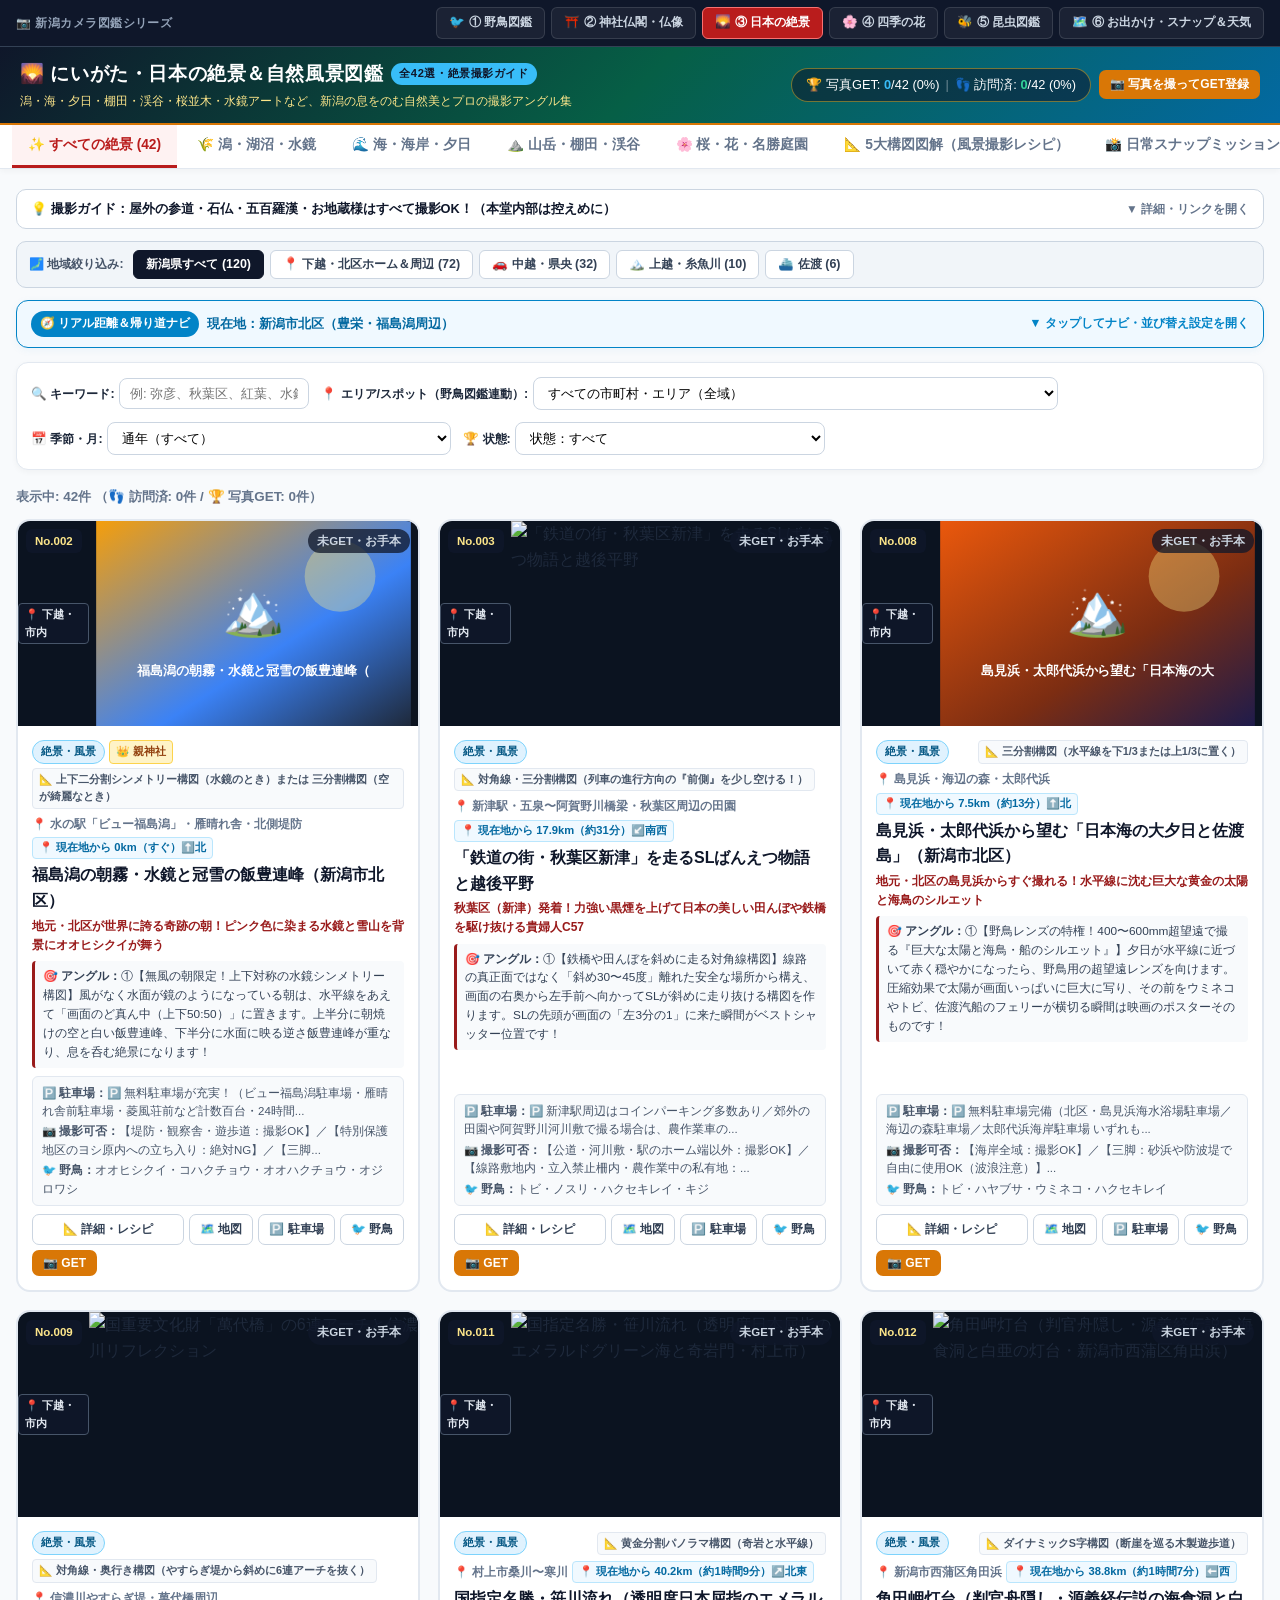
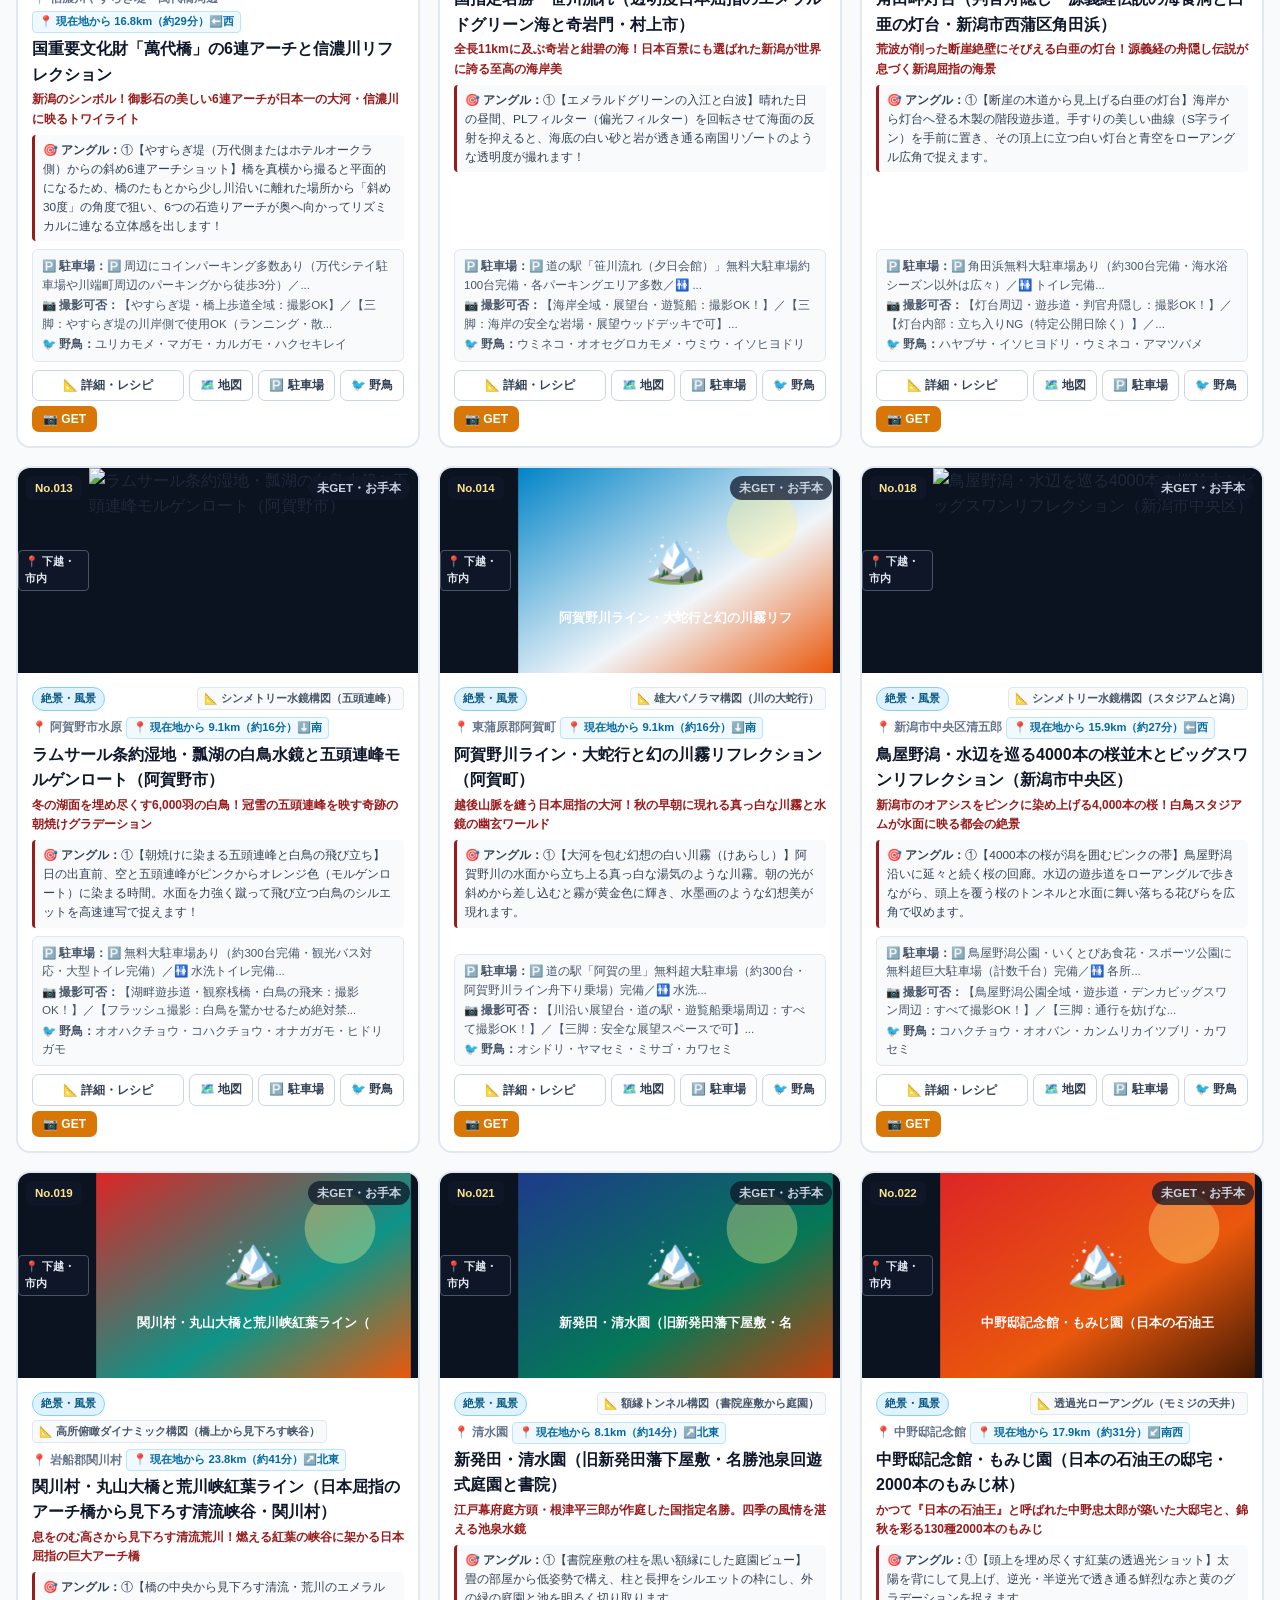
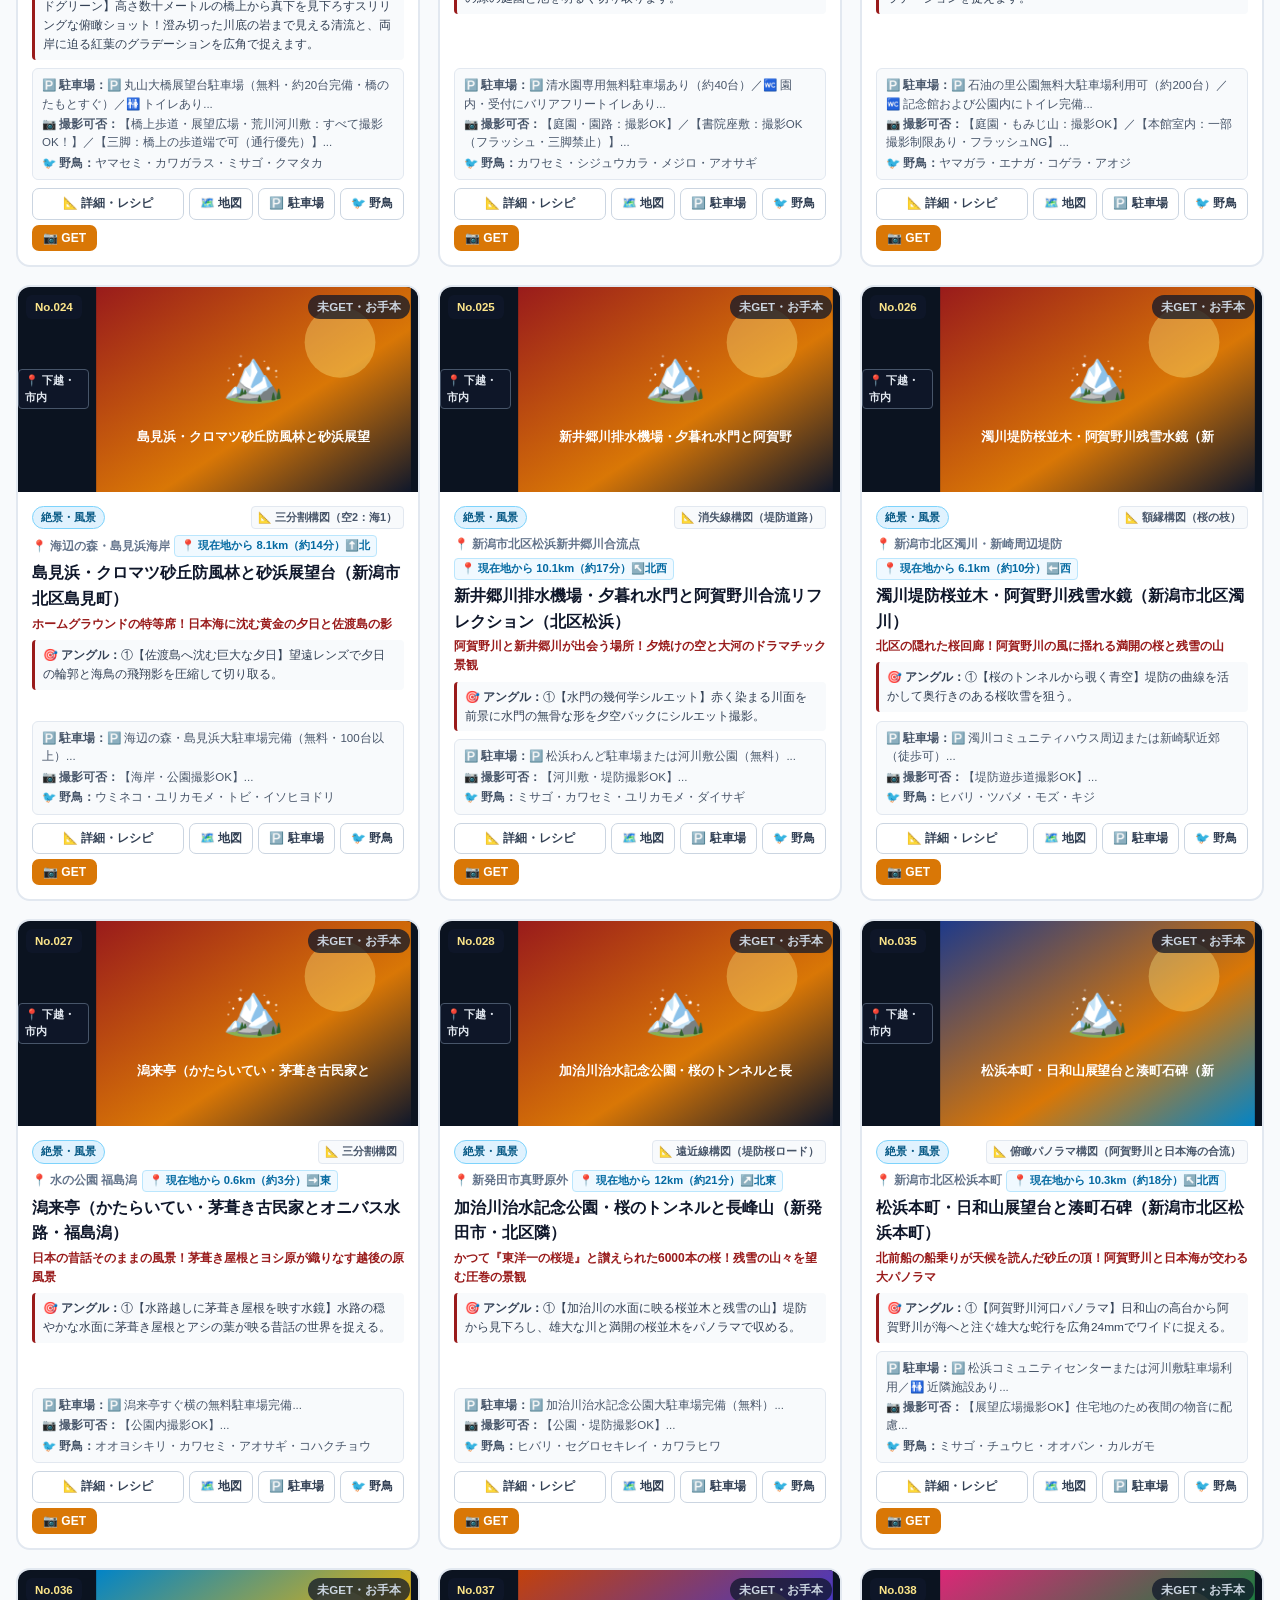
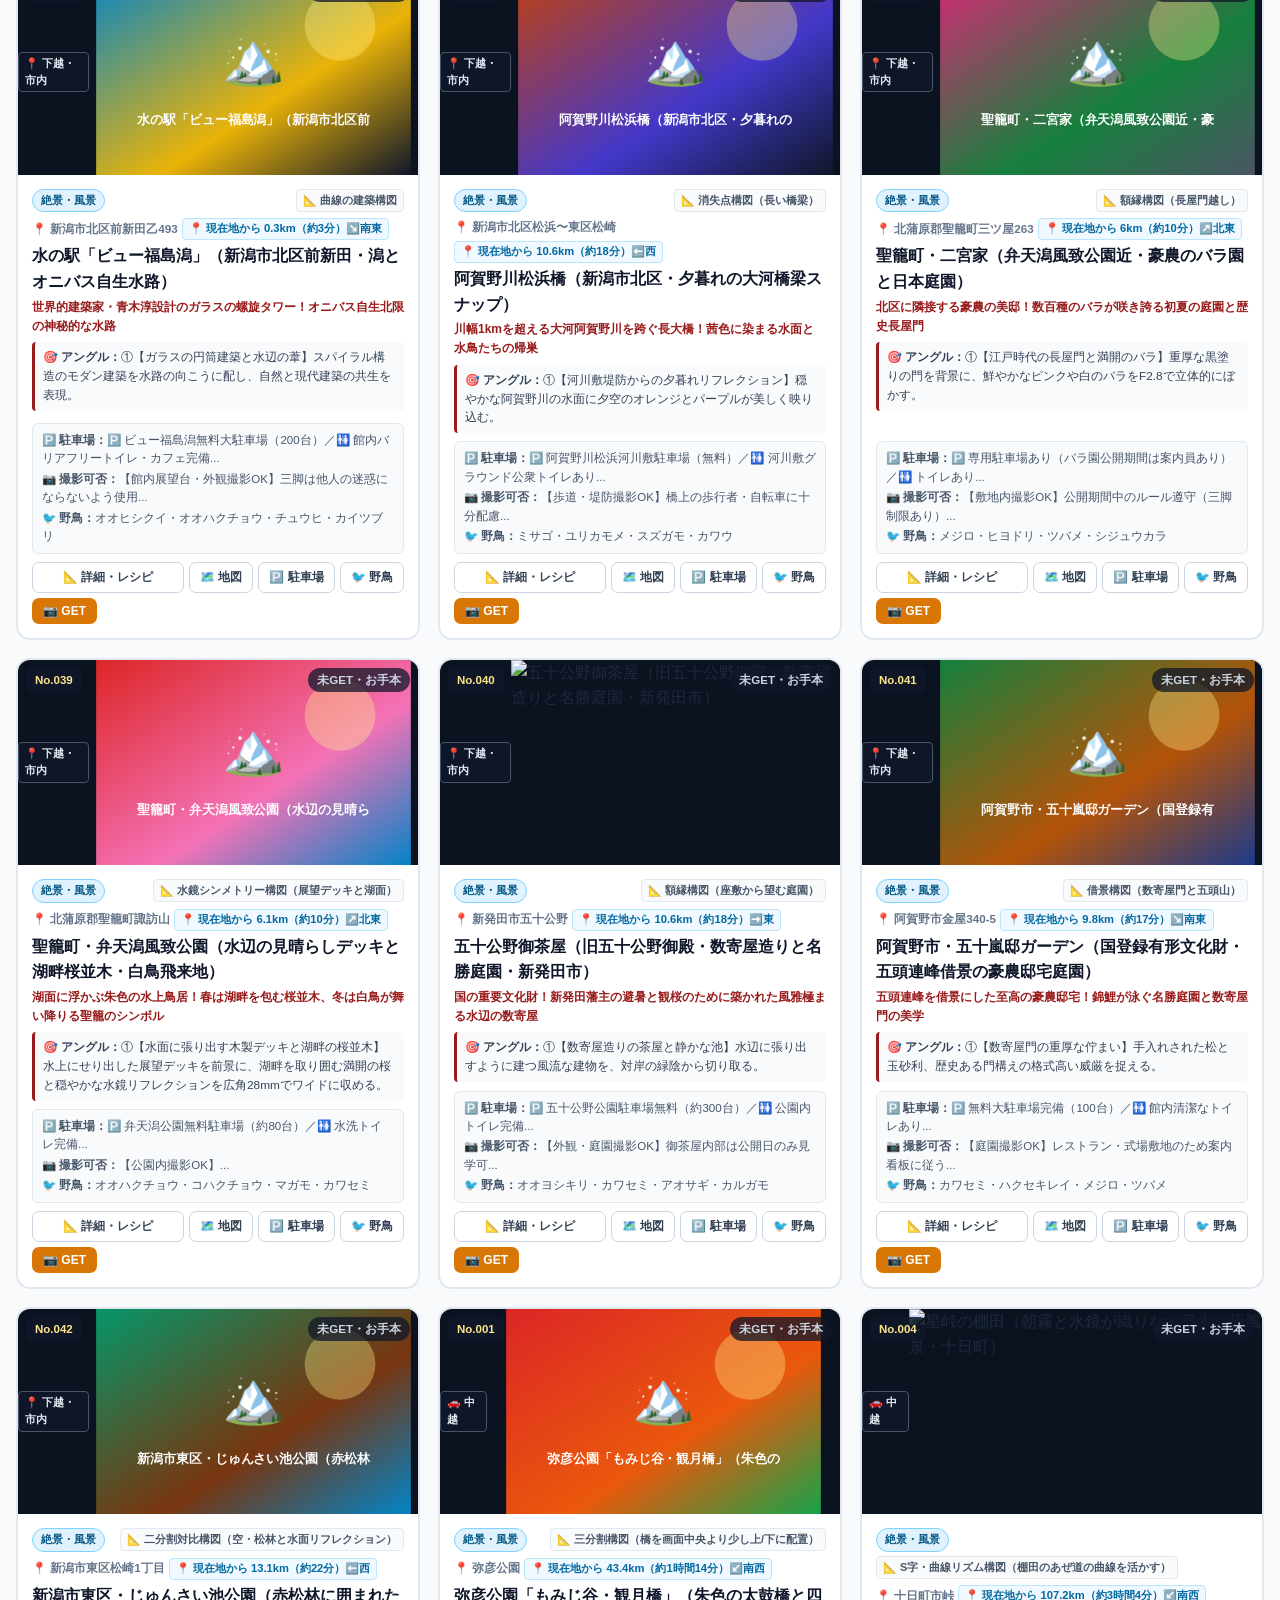
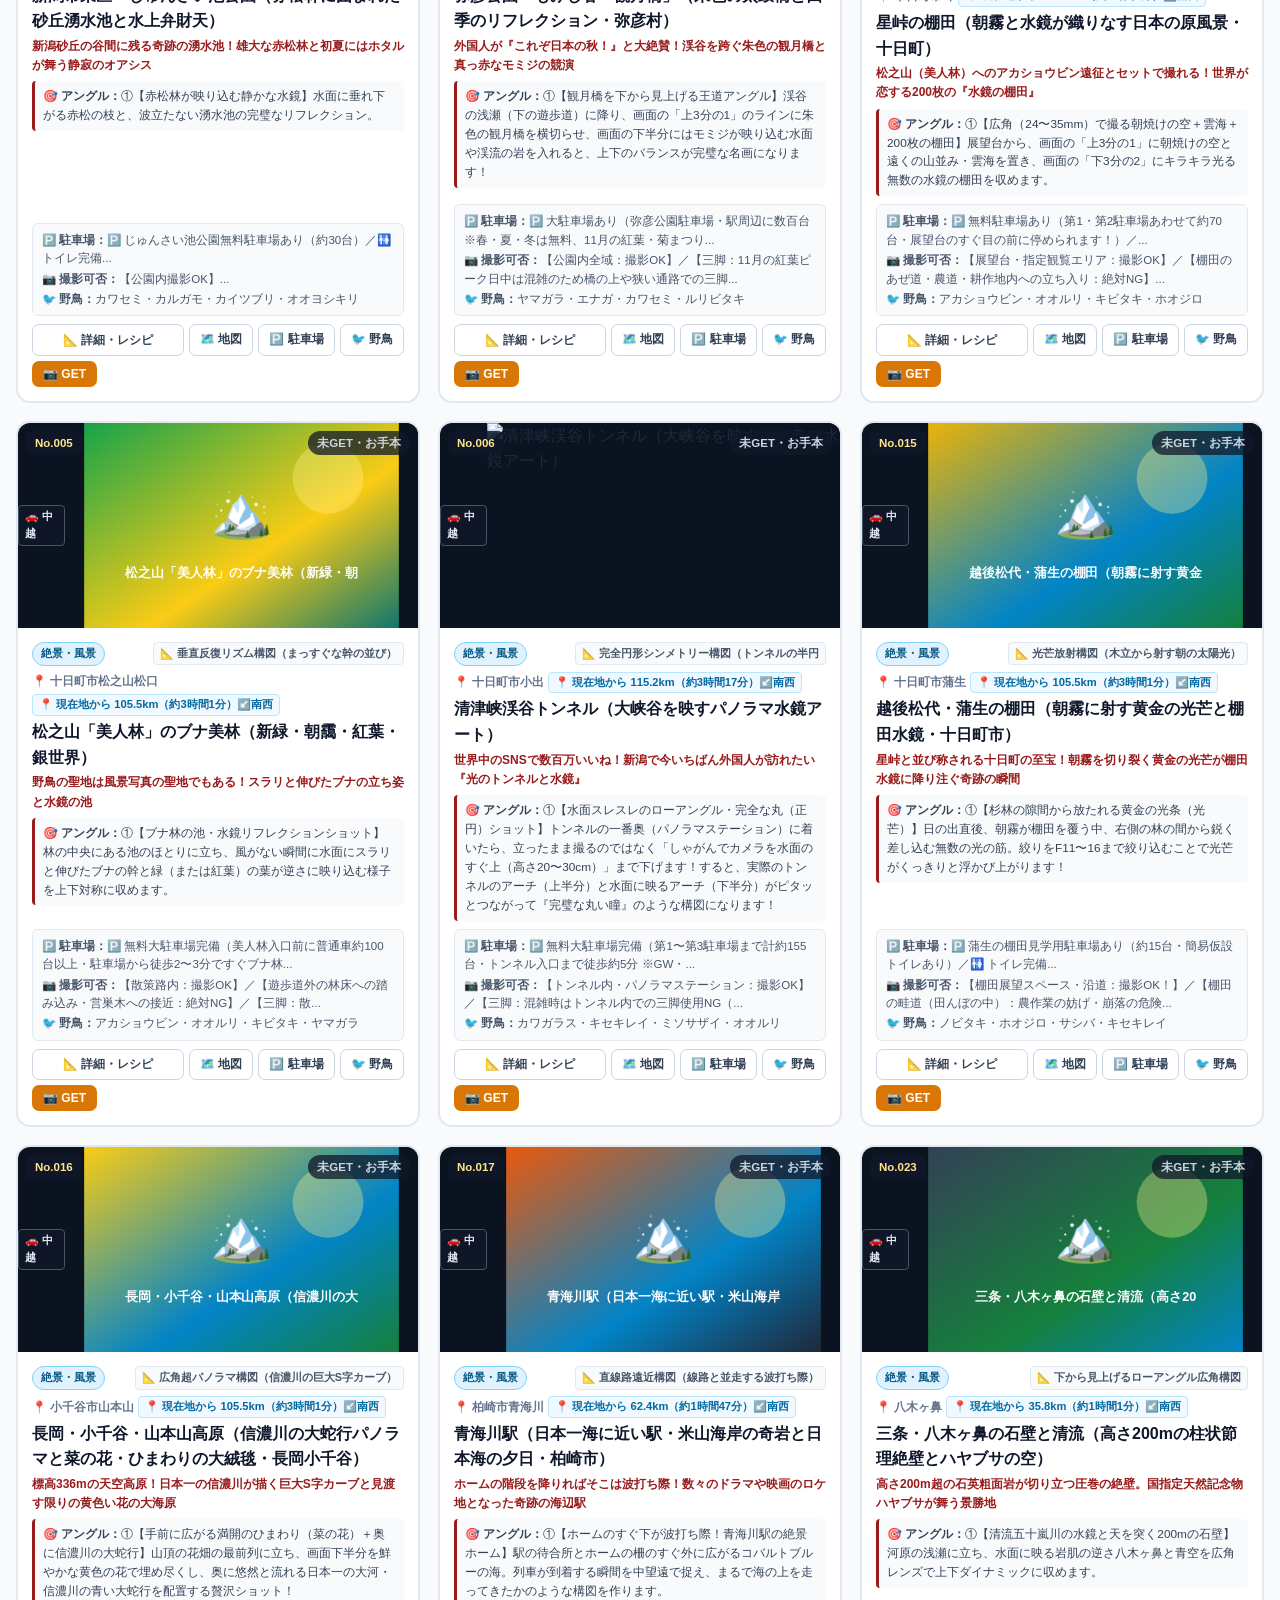
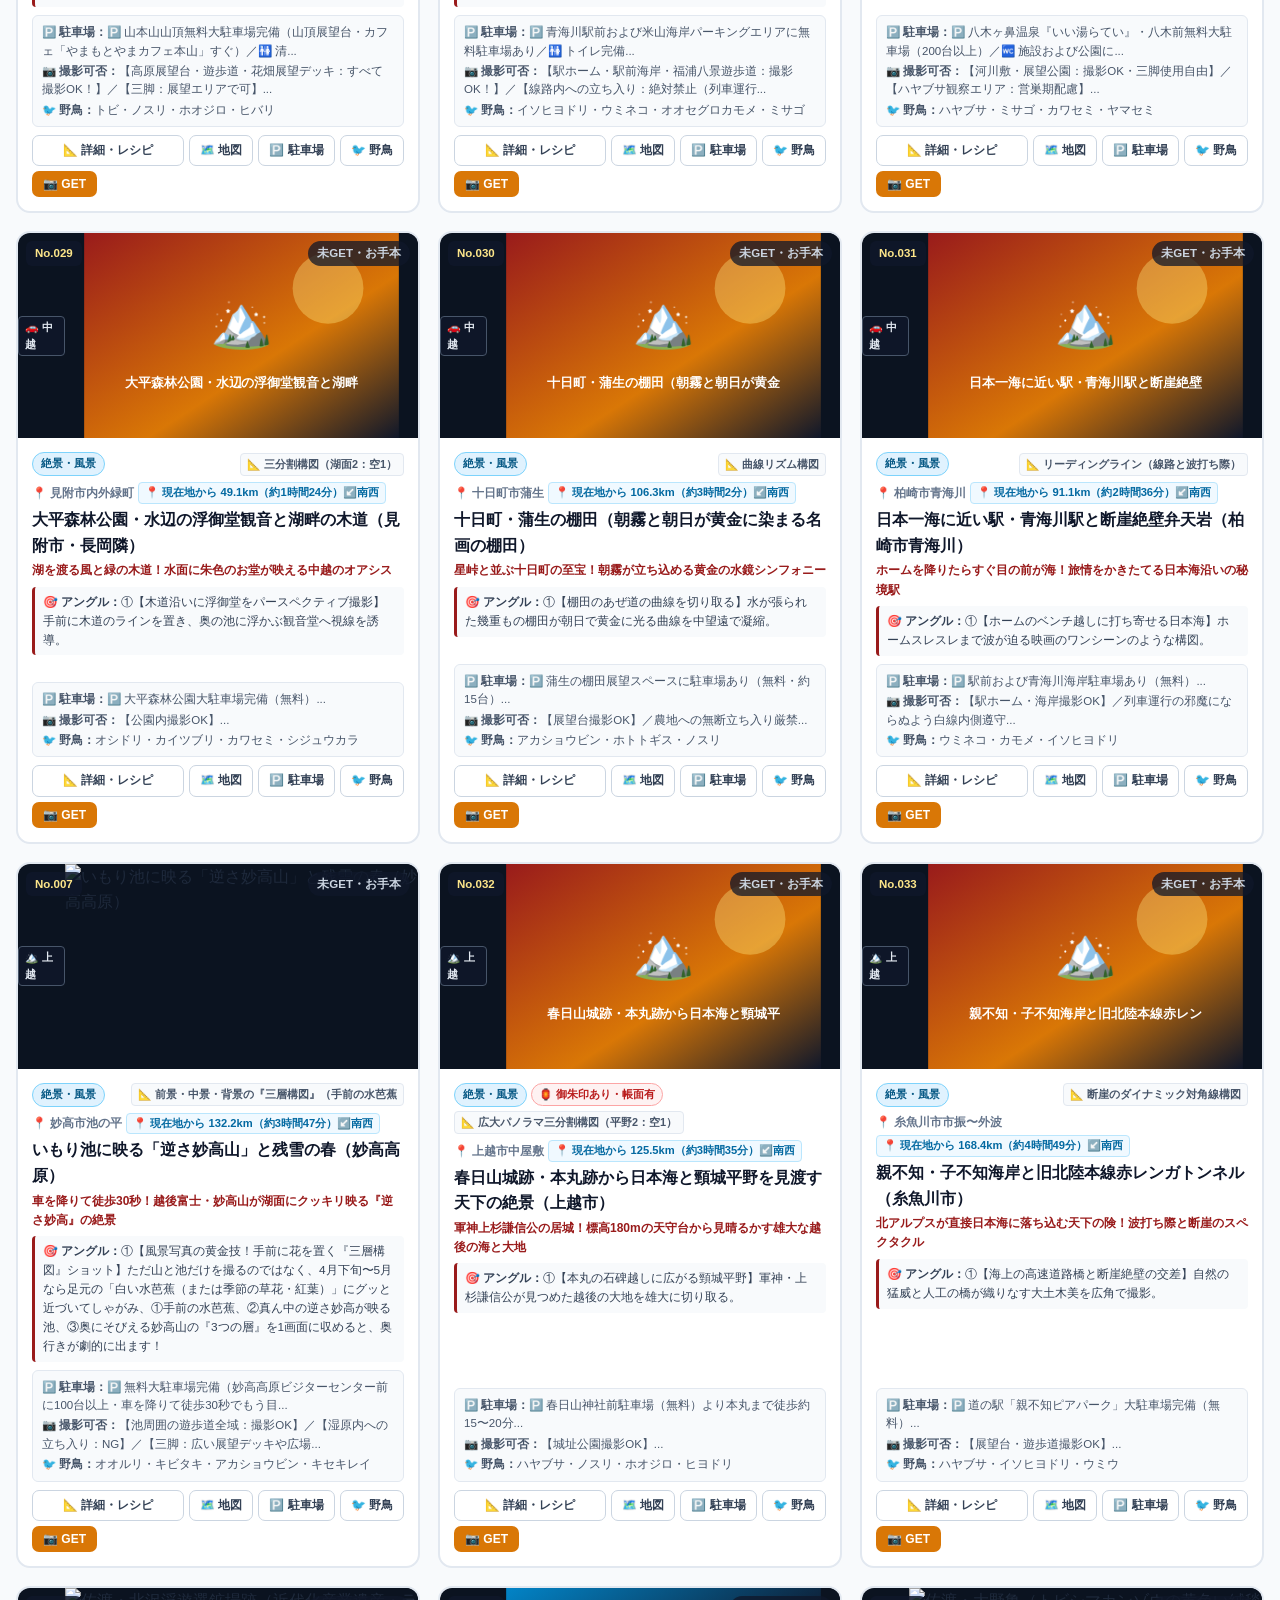
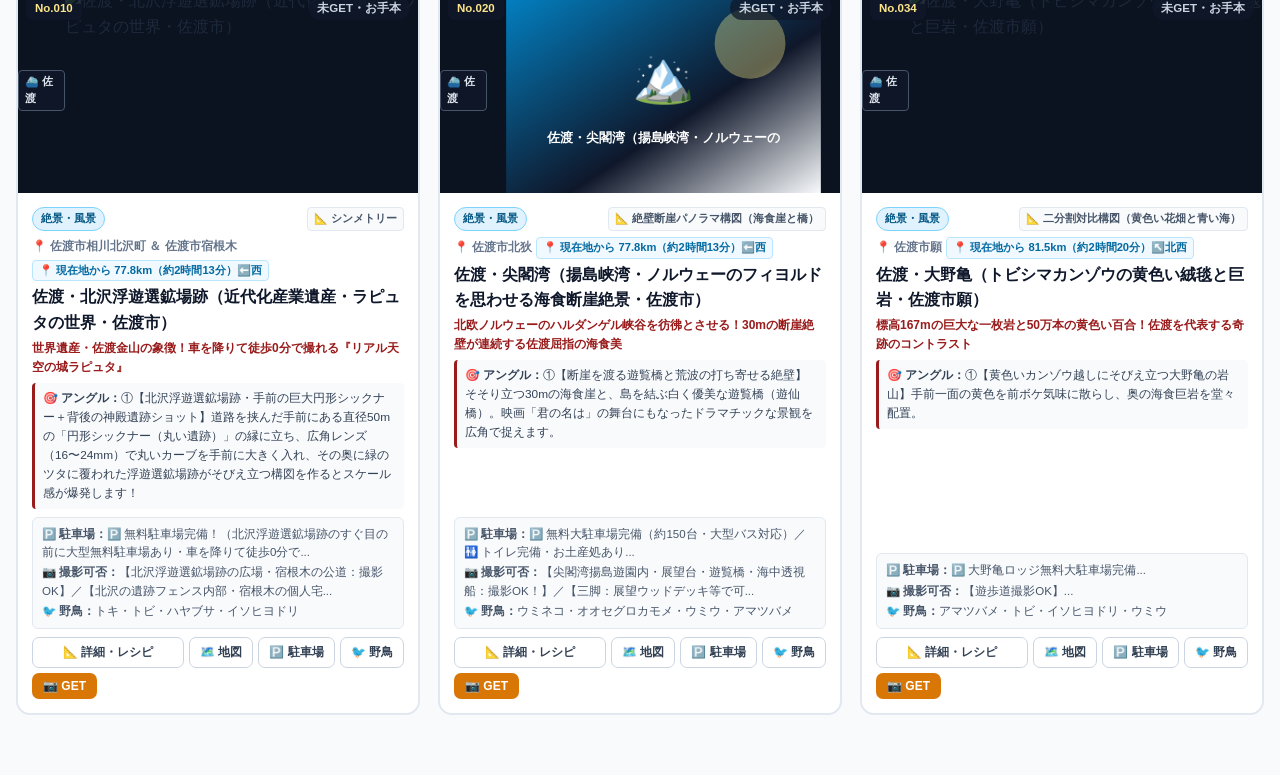
==== 日本の絶景・風景図鑑/index.html @ 22fecbc3 "Initial commit: Niigata Camera Nature & Shrine Dex suite (v2.0)" ====
<!DOCTYPE html>
<html lang="ja">
<head>
  <meta charset="UTF-8" />
  <meta name="viewport" content="width=device-width, initial-scale=1.0" />
  <title>にいがた・日本の絶景＆自然風景図鑑 - 全42選・プロ撮影アングル＆水鏡ガイド</title>
  <style>
    :root {
      --vermilion: #991b1b;
      --vermilion-bright: #b91c1c;
      --gold: #d97706;
      --gold-light: #fef3c7;
      --sumi: #0f172a;
      --bg-washi: #f8fafc;
      --card-bg: #ffffff;
      --border: #e2e8f0;
      --text: #1e293b;
      --muted: #64748b;
    }
    * { box-sizing: border-box; margin: 0; padding: 0; }
    body {
      font-family: "Hiragino Kaku Gothic ProN", "Yu Gothic", "Meiryo", sans-serif;
      background: var(--bg-washi);
      color: var(--text);
      line-height: 1.6;
    }
    /* 全5アプリ共通・最上部グローバルナビバー */
    .global-suite-nav {
      background: #0f172a;
      border-bottom: 1px solid #334155;
      padding: 7px 16px;
      position: sticky;
      top: 0;
      z-index: 1000;
    }
    .global-suite-inner {
      max-width: 1380px;
      margin: 0 auto;
      display: flex;
      justify-content: space-between;
      align-items: center;
      flex-wrap: wrap;
      gap: 8px;
    }
    .global-suite-links {
      display: flex;
      gap: 6px;
      flex-wrap: wrap;
      align-items: center;
    }
    .suite-nav-pill {
      display: inline-flex;
      align-items: center;
      gap: 5px;
      padding: 5px 12px;
      border-radius: 6px;
      font-size: 0.78rem;
      font-weight: 700;
      color: #cbd5e1;
      text-decoration: none;
      background: rgba(255,255,255,0.05);
      border: 1px solid rgba(255,255,255,0.12);
      transition: all 0.15s;
      white-space: nowrap;
    }
    .suite-nav-pill:hover {
      background: rgba(255,255,255,0.14);
      color: #ffffff;
    }
    .suite-nav-pill.active {
      background: #b91c1c;
      color: #ffffff;
      border-color: #f87171;
      font-weight: 800;
    }

    /* 落ち着いた和モダン・朱色ヘッダー */
    .wa-header {
      background: linear-gradient(135deg, #450a0a 0%, #7f1d1d 60%, #991b1b 100%);
      color: #f8fafc;
      padding: 12px 20px;
      border-bottom: 2px solid #d97706;
      box-shadow: 0 2px 10px rgba(0,0,0,0.15);
    }
    .wa-header-inner {
      max-width: 1380px;
      margin: 0 auto;
      display: flex;
      justify-content: space-between;
      align-items: center;
      flex-wrap: wrap;
      gap: 10px;
    }
    .brand-title {
      font-size: 1.2rem;
      font-weight: 900;
      letter-spacing: 0.03em;
      display: flex;
      align-items: center;
      gap: 8px;
      flex-wrap: wrap;
      color: #ffffff;
    }
    .brand-sub {
      font-size: 0.75rem;
      color: #fde68a;
      display: block;
      margin-top: 2px;
    }
    .header-right {
      display: flex;
      align-items: center;
      gap: 8px;
      flex-wrap: wrap;
    }
    .progress-pill {
      background: rgba(15,23,42,0.55);
      border: 1px solid rgba(251,191,36,0.45);
      padding: 6px 14px;
      border-radius: 99px;
      font-size: 0.8rem;
      color: #ffffff;
    }
    .btn {
      display: inline-flex;
      align-items: center;
      justify-content: center;
      gap: 5px;
      padding: 7px 13px;
      border-radius: 7px;
      font-size: 0.8rem;
      font-weight: 700;
      cursor: pointer;
      border: 1px solid transparent;
      text-decoration: none;
      transition: all 0.15s;
    }
    .btn-sm { padding: 5px 10px; font-size: 0.75rem; }
    .btn-vermilion { background: #b91c1c; color: #fff; }
    .btn-vermilion:hover { background: #991b1b; }
    .btn-gold { background: #d97706; color: #fff; }
    .btn-gold:hover { background: #b45309; }
    .btn-outline { background: #fff; color: #334155; border-color: #cbd5e1; }
    .btn-outline:hover { background: #f1f5f9; border-color: #94a3b8; color: #0f172a; }
    .btn-bird-link {
      background: #f1f5f9;
      color: #334155;
      border: 1px solid #cbd5e1;
    }
    .btn-bird-link:hover {
      background: #e2e8f0;
      color: #0f172a;
    }

    /* カテゴリタブ（野鳥図鑑と同じ白背景＋下線ハイライト方式に完全統一） */
    .cat-nav {
      background: #ffffff;
      border-bottom: 1px solid #e2e8f0;
      position: sticky;
      top: 43px;
      z-index: 950;
      box-shadow: 0 2px 6px rgba(0,0,0,0.04);
    }
    .cat-nav-inner {
      max-width: 1380px;
      margin: 0 auto;
      display: flex;
      overflow-x: auto;
      gap: 4px;
      padding: 0 12px;
    }
    .cat-tab {
      background: transparent;
      color: #64748b;
      border: none;
      border-bottom: 3px solid transparent;
      padding: 11px 16px;
      border-radius: 0;
      font-weight: 700;
      font-size: 0.86rem;
      cursor: pointer;
      white-space: nowrap;
      transition: all 0.15s;
    }
    .cat-tab:hover {
      color: #0f172a;
      background: #f8fafc;
    }
    .cat-tab.active {
      color: #b91c1c;
      border-bottom-color: #b91c1c;
      background: #fef2f2;
      font-weight: 800;
    }

    .container {
      max-width: 1380px;
      margin: 0 auto;
      padding: 20px 16px 60px;
    }

    /* フィルターバー */
    .filter-bar {
      background: #fff;
      border: 1px solid #e2e8f0;
      border-radius: 12px;
      padding: 14px;
      display: flex;
      flex-wrap: wrap;
      gap: 12px;
      align-items: center;
      margin-bottom: 16px;
      box-shadow: 0 2px 6px rgba(0,0,0,0.04);
    }
    .filter-select, .filter-input {
      padding: 7px 10px;
      border: 1px solid #cbd5e1;
      border-radius: 8px;
      font-size: 0.82rem;
      background: #fff;
    }

    /* 連動バナー */
    .linked-spot-banner {
      background: linear-gradient(135deg, #fffbeb 0%, #fef2f2 100%);
      border: 2px solid #f59e0b;
      border-radius: 12px;
      padding: 14px 18px;
      margin-bottom: 18px;
      display: none;
      justify-content: space-between;
      align-items: center;
      flex-wrap: wrap;
      gap: 10px;
    }

    /* カードグリッド */
    .dex-grid {
      display: grid;
      grid-template-columns: repeat(auto-fill, minmax(320px, 1fr));
      gap: 18px;
    }
    .dex-card {
      background: #fff;
      border-radius: 14px;
      border: 2px solid #e2e8f0;
      overflow: hidden;
      cursor: pointer;
      transition: transform 0.16s, box-shadow 0.16s;
      display: flex;
      flex-direction: column;
    }
    .dex-card:hover {
      transform: translateY(-3px);
      box-shadow: 0 10px 24px rgba(0,0,0,0.1);
      border-color: #cbd5e1;
    }
    .dex-card.captured {
      border-color: #f59e0b;
      box-shadow: 0 0 0 2px rgba(245,158,11,0.25);
    }
    .card-top {
      position: relative;
      height: 205px;
      background: #0b1320;
      display: flex;
      align-items: center;
      justify-content: center;
      overflow: hidden;
    }
    .card-top img {
      width: 100%;
      height: 100%;
      object-fit: contain;
      background: #0b1320;
    }
    .card-split {
      display: grid;
      grid-template-columns: 1fr 1fr;
      width: 100%;
      height: 100%;
      gap: 2px;
      background: #fbbf24;
    }
    .card-split-pane {
      position: relative;
      width: 100%;
      height: 100%;
      background: #0b1320;
    }
    .split-label {
      position: absolute;
      bottom: 6px;
      left: 6px;
      background: rgba(15,23,42,0.82);
      color: #fff;
      font-size: 0.65rem;
      font-weight: 800;
      padding: 2px 6px;
      border-radius: 4px;
    }
    .split-label.mine { background: #d97706; }
    .dex-badge {
      position: absolute;
      top: 8px;
      left: 8px;
      background: rgba(15,23,42,0.85);
      color: #fde68a;
      font-size: 0.72rem;
      font-weight: 800;
      padding: 3px 9px;
      border-radius: 6px;
      z-index: 2;
    }
    .get-badge {
      position: absolute;
      top: 8px;
      right: 8px;
      font-size: 0.72rem;
      font-weight: 800;
      padding: 3px 9px;
      border-radius: 99px;
      z-index: 2;
    }
    .get-badge.is-get { background: #f59e0b; color: #fff; }
    .get-badge.not-get { background: rgba(15,23,42,0.75); color: #cbd5e1; }

    .card-body {
      padding: 14px;
      display: flex;
      flex-direction: column;
      flex: 1;
    }
    .cat-pill {
      display: inline-block;
      font-size: 0.7rem;
      font-weight: 800;
      padding: 2px 8px;
      border-radius: 99px;
    }
    .cat-shrine { background: #fee2e2; color: #991b1b; border: 1px solid #fca5a5; }
    .cat-scenery { background: #e0f2fe; color: #075985; border: 1px solid #7dd3fc; }
    .cat-flora { background: #dcfce7; color: #166534; border: 1px solid #86efac; }

    /* おすすめアングル3選ボックス */
    .recipe-box {
      background: linear-gradient(135deg, #fffbeb 0%, #fef2f2 100%);
      border: 2px solid #f59e0b;
      border-radius: 12px;
      padding: 16px;
      margin-bottom: 16px;
    }
    .recipe-list {
      display: grid;
      grid-template-columns: repeat(auto-fit, minmax(260px, 1fr));
      gap: 10px;
      margin-top: 10px;
    }
    .recipe-card {
      background: #fff;
      border: 1px solid #fcd34d;
      border-left: 5px solid #dc2626;
      border-radius: 8px;
      padding: 10px 12px;
      font-size: 0.82rem;
      color: #1e293b;
      box-shadow: 0 2px 5px rgba(0,0,0,0.04);
    }

    /* 5大構図ガイド */
    .comp-guide-grid {
      display: grid;
      grid-template-columns: repeat(auto-fit, minmax(360px, 1fr));
      gap: 18px;
      margin-top: 16px;
    }
    .comp-card {
      background: #fff;
      border: 2px solid #cbd5e1;
      border-radius: 14px;
      overflow: hidden;
      box-shadow: 0 4px 12px rgba(0,0,0,0.05);
    }
    .comp-svg-wrap {
      background: #0f172a;
      padding: 14px;
      text-align: center;
    }
    .comp-body {
      padding: 16px;
    }

    /* 地域別マイ写真集 */
    .photobook-grid {
      display: grid;
      grid-template-columns: repeat(auto-fill, minmax(260px, 1fr));
      gap: 16px;
    }
    .pb-card {
      background: #fff;
      border-radius: 12px;
      border: 2px solid #e2e8f0;
      overflow: hidden;
      box-shadow: 0 4px 10px rgba(0,0,0,0.05);
      display: flex;
      flex-direction: column;
    }
    .pb-card.is-mine {
      border-color: #f59e0b;
      box-shadow: 0 0 0 2px rgba(245,158,11,0.28);
    }
    .pb-img-wrap {
      position: relative;
      height: 185px;
      background: #0b1320;
    }
    .pb-img-wrap img {
      width: 100%;
      height: 100%;
      object-fit: contain;
    }

    /* モーダル */
    .modal-backdrop {
      position: fixed;
      inset: 0;
      background: rgba(15,23,42,0.78);
      display: none;
      align-items: center;
      justify-content: center;
      z-index: 1000;
      padding: 16px;
    }
    .modal-backdrop.open { display: flex; }
    .modal-window {
      background: #fff;
      width: 100%;
      max-width: 1060px;
      max-height: 92vh;
      border-radius: 16px;
      overflow: hidden;
      display: flex;
      flex-direction: column;
      box-shadow: 0 20px 50px rgba(0,0,0,0.45);
    }
    .modal-header {
      background: #0f172a;
      color: #f8fafc;
      padding: 14px 20px;
      display: flex;
      justify-content: space-between;
      align-items: center;
      border-bottom: 1px solid #334155;
    }
    .modal-body {
      padding: 20px;
      overflow-y: auto;
    }
    .compare-arena {
      display: grid;
      grid-template-columns: repeat(auto-fit, minmax(300px, 1fr));
      gap: 16px;
      margin-bottom: 16px;
    }
    .compare-box {
      background: #0f172a;
      border-radius: 12px;
      overflow: hidden;
      border: 2px solid #334155;
    }
    .compare-box.mine { border-color: #f59e0b; }
    .compare-header {
      padding: 8px 12px;
      color: #fff;
      font-size: 0.82rem;
      font-weight: 800;
      display: flex;
      justify-content: space-between;
      align-items: center;
      background: rgba(255,255,255,0.08);
    }
    .compare-img-wrap {
      height: 270px;
      display: flex;
      align-items: center;
      justify-content: center;
      background: #090d16;
      position: relative;
    }
    .compare-img-wrap img {
      width: 100%;
      height: 100%;
      object-fit: contain;
    }
    .info-grid {
      display: grid;
      grid-template-columns: repeat(auto-fit, minmax(280px, 1fr));
      gap: 14px;
      margin-bottom: 16px;
    }
    .info-card {
      background: #f8fafc;
      border: 1px solid #e2e8f0;
      border-radius: 10px;
      padding: 14px;
    }
    .info-card h4 {
      font-size: 0.9rem;
      margin-bottom: 6px;
      color: #0f172a;
    }
    .info-card p {
      font-size: 0.83rem;
      color: #334155;
    }
    .month-bar {
      display: grid;
      grid-template-columns: repeat(12, 1fr);
      gap: 4px;
      margin-top: 8px;
    }
    .month-cell {
      text-align: center;
      padding: 4px 2px;
      font-size: 0.72rem;
      border-radius: 4px;
      background: #f1f5f9;
      color: #94a3b8;
    }
    .month-cell.on {
      background: #dc2626;
      color: #fff;
      font-weight: 800;
    }
  
  /* 地域クイックフィルター */
  .region-filter-bar {
    display: flex;
    gap: 6px;
    flex-wrap: wrap;
    align-items: center;
    background: #f1f5f9;
    padding: 8px 12px;
    border-radius: 10px;
    margin-bottom: 12px;
    border: 1px solid #cbd5e1;
  }
  .btn-region {
    background: #ffffff;
    color: #334155;
    border: 1px solid #cbd5e1;
    border-radius: 6px;
    padding: 5px 12px;
    font-size: 0.78rem;
    font-weight: 700;
    cursor: pointer;
    transition: all 0.15s ease;
  }
  .btn-region:hover {
    background: #e2e8f0;
    color: #0f172a;
  }
  .btn-region.active {
    background: #0f172a;
    color: #ffffff;
    border-color: #0f172a;
  }
  .btn-region[data-region='kaetsu'].active,
  .btn-region[data-region='chuetsu'].active,
  .btn-region[data-region='joetsu'].active,
  .btn-region[data-region='sado'].active {
    background: #0f172a;
    border-color: #0f172a;
  }

  /* AIレシピ作例アコーディオン */
  details.recipe-accordion {
    margin-top: 14px;
    background: #fffbeb;
    border: 1.5px solid #fde68a;
    border-radius: 10px;
    overflow: hidden;
    box-shadow: 0 2px 6px rgba(0,0,0,0.04);
  }
  details.recipe-accordion[open] {
    border-color: #f59e0b;
  }
  summary.recipe-accordion-summary {
    display: flex;
    justify-content: space-between;
    align-items: center;
    flex-wrap: wrap;
    gap: 8px;
    padding: 12px 14px;
    background: #fef3c7;
    cursor: pointer;
    user-select: none;
    font-weight: 800;
    color: #92400e;
    transition: background 0.2s;
  }
  summary.recipe-accordion-summary:hover {
    background: #fde68a;
  }
  .recipe-accordion-content {
    padding: 14px;
    border-top: 1px solid #fde68a;
    background: #fffbeb;
  }


    /* 👣 行ったことある（訪問済み）判定バッジ＆バー */
    .visit-toggle-badge {
      display: inline-flex;
      align-items: center;
      gap: 3px;
      font-size: 0.72rem;
      font-weight: 800;
      padding: 3px 8px;
      border-radius: 99px;
      cursor: pointer;
      transition: all 0.2s ease;
      box-shadow: 0 1px 4px rgba(0,0,0,0.25);
      border: 1px solid transparent;
      user-select: none;
    }
    .visit-toggle-badge.not-visited {
      background: rgba(15, 23, 42, 0.78);
      color: #cbd5e1;
      border-color: rgba(255, 255, 255, 0.25);
    }
    .visit-toggle-badge.not-visited:hover {
      background: #0f172a;
      color: #38bdf8;
      border-color: #38bdf8;
      transform: scale(1.05);
    }
    .visit-toggle-badge.is-visited {
      background: #059669;
      color: #ffffff;
      border-color: #34d399;
      box-shadow: 0 0 8px rgba(16, 185, 129, 0.4);
    }
    .visit-toggle-badge.is-visited:hover {
      background: #047857;
      transform: scale(1.05);
    }

    .detail-visit-bar {
      margin-bottom: 14px;
      padding: 10px 14px;
      border-radius: 8px;
      background: #f8fafc;
      border: 1.5px dashed #cbd5e1;
      display: flex;
      justify-content: space-between;
      align-items: center;
      cursor: pointer;
      transition: all 0.2s ease;
      gap: 10px;
    }
    .detail-visit-bar:hover {
      background: #f1f5f9;
      border-color: #94a3b8;
    }
    .detail-visit-bar.is-visited {
      background: #ecfdf5;
      border: 1.5px solid #10b981;
      box-shadow: 0 2px 8px rgba(16, 185, 129, 0.15);
    }
    .detail-visit-bar.is-visited:hover {
      background: #d1fae5;
    }
    .btn-visited-on {
      background: #059669;
      color: #ffffff;
      font-weight: 800;
      border: none;
      padding: 6px 14px;
      border-radius: 99px;
      box-shadow: 0 2px 6px rgba(5, 150, 105, 0.3);
    }
    .btn-visited-off {
      background: #ffffff;
      color: #475569;
      font-weight: 800;
      border: 1.5px solid #cbd5e1;
      padding: 6px 14px;
      border-radius: 99px;
    }

  </style>
</head>
<body>

  <!-- 全5アプリ共通・最上部グローバルナビバー（1〜5番の順序固定） -->
  <nav class="global-suite-nav">
    <div class="global-suite-inner">
      <div style="font-size:0.74rem; font-weight:800; color:#94a3b8; letter-spacing:0.04em;">
        📷 新潟カメラ図鑑シリーズ
      </div>
      <div class="global-suite-links">
        <a href="../index.html" id="btn-back-bird-dex" class="suite-nav-pill">🐦 ① 野鳥図鑑</a>
        <a href="../神社仏閣・絶景・花図鑑/index.html" class="suite-nav-pill">⛩️ ② 神社仏閣・仏像</a>
        <a href="index.html" class="suite-nav-pill active">🌄 ③ 日本の絶景</a>
        <a href="../四季の花・草木図鑑/index.html" id="btn-to-flora-dex" class="suite-nav-pill">🌸 ④ 四季の花</a>
        <a href="../昆虫図鑑/index.html" class="suite-nav-pill">🐝 ⑤ 昆虫図鑑</a>
        <a href="../冒険プランナー＆海釣り天気/index.html" class="suite-nav-pill">🗺️ ⑥ お出かけ・スナップ＆天気</a>
      </div>
    </div>
  </nav>

  <!-- 神社仏閣・絶景ヘッダー -->
  <header class="wa-header" style="background: linear-gradient(135deg, #0f172a 0%, #065f46 50%, #0369a1 100%);">
    <div class="wa-header-inner">
      <div>
        <div class="brand-title">
          <span>🌄 にいがた・日本の絶景＆自然風景図鑑</span>
          <span style="font-size:0.7rem; background:#38bdf8; color:#0f172a; padding:2px 8px; border-radius:99px; font-weight:800;">全42選・絶景撮影ガイド</span>
        </div>
        <span class="brand-sub">潟・海・夕日・棚田・渓谷・桜並木・水鏡アートなど、新潟の息をのむ自然美とプロの撮影アングル集</span>
      </div>

      <div class="header-right">
        <div class="progress-pill" style="display:flex; align-items:center; gap:6px; flex-wrap:wrap;">
          <span>🏆 写真GET: <strong id="hdr-get-count" style="color:#38bdf8;">0</strong>/<span id="hdr-total-count">42</span> (<span id="hdr-pct">0</span>%)</span>
          <span style="opacity:0.4;">|</span>
          <span>👣 訪問済: <strong id="hdr-visited-count" style="color:#34d399;">0</strong>/<span id="hdr-visited-total">42</span> (<span id="hdr-visited-pct">0</span>%)</span>
        </div>
        <button class="btn btn-gold btn-sm" onclick="JapanApp.openCaptureModal()">📷 写真を撮ってGET登録</button>
      </div>
    </div>
  </header>

  <!-- カテゴリ＆機能切り替えナビ（野鳥図鑑と同じ白背景タブ） -->
  <nav class="cat-nav">
    <div class="cat-nav-inner">
      <button class="cat-tab active" data-cat="all" onclick="JapanApp.setCategory('all')">✨ すべての絶景 (42)</button>
      <button class="cat-tab" data-cat="water" onclick="JapanApp.setCategory('water')">🌾 潟・湖沼・水鏡</button>
      <button class="cat-tab" data-cat="sea" onclick="JapanApp.setCategory('sea')">🌊 海・海岸・夕日</button>
      <button class="cat-tab" data-cat="mountain" onclick="JapanApp.setCategory('mountain')">⛰️ 山岳・棚田・渓谷</button>
      <button class="cat-tab" data-cat="garden" onclick="JapanApp.setCategory('garden')">🌸 桜・花・名勝庭園</button>
      <button class="cat-tab" data-cat="composition" onclick="JapanApp.setCategory('composition')">📐 5大構図図解（風景撮影レシピ）</button>
      <button class="cat-tab" data-cat="missions" onclick="JapanApp.setCategory('missions')">📸 日常スナップミッション</button>
    </div>
  </nav>

  <main class="container">
    <!-- 野鳥アプリからスポット指定で飛んできた時の連動バナー -->
    <div id="linked-spot-banner" class="linked-spot-banner">
      <div>
        <span style="font-size:0.72rem; background:#0f172a; color:#f8fafc; padding:2px 8px; border-radius:4px; font-weight:700;">📍 エリア連動モード</span>
        <div id="linked-spot-title" style="font-size:0.96rem; font-weight:800; color:#0f172a; margin-top:3px;"></div>
        <div id="linked-spot-sub" style="font-size:0.78rem; color:#475569;"></div>
      </div>
      <div style="display:flex; gap:8px; flex-wrap:wrap;">
        <button class="btn btn-outline btn-sm" onclick="JapanApp.clearSpotFilter()">🗾 新潟県すべてを表示</button>
        <a id="linked-spot-flora-btn" href="../四季の花・草木図鑑/index.html" class="btn btn-outline btn-sm">🌸 この場所の花図鑑へ →</a>
        <a id="linked-spot-back-btn" href="../index.html" class="btn btn-outline btn-sm">🐦 この場所の野鳥図鑑へ →</a>
      </div>
    </div>

    <!-- ① 図鑑一覧セクション（all / 神社仏閣 / 絶景・風景） -->
    <section id="sec-dex-main">
      <!-- 撮影マナー＆豆知識（スッキリ1行アコーディオン） -->
      <details style="background:#fff; border:1px solid #cbd5e1; border-radius:10px; padding:9px 14px; margin-bottom:12px; font-size:0.8rem; color:#334155;">
        <summary style="cursor:pointer; font-weight:700; color:#0f172a; display:flex; justify-content:space-between; align-items:center; list-style:none;">
          <span>💡 <strong>撮影ガイド：</strong>屋外の参道・石仏・五百羅漢・お地蔵様はすべて撮影OK！（本堂内部は控えめに）</span>
          <span style="font-size:0.74rem; color:#64748b; font-weight:600;">▼ 詳細・リンクを開く</span>
        </summary>
        <div style="margin-top:8px; padding-top:8px; border-top:1px solid #e2e8f0; display:flex; justify-content:space-between; align-items:center; flex-wrap:wrap; gap:8px;">
          <span style="color:#475569;">参道の石仏や小さな祠は、苔や木漏れ日と重なって味わい深い作品になります。地域順（下越→中越→上越→佐渡）で並んでいます。</span>
          <div style="display:flex; gap:6px;">
            <button class="btn btn-outline btn-sm" onclick="JapanApp.setCategory('仏像・石仏・小さなお宮')">🗿 石仏・古社20選を見る</button>
            <button class="btn btn-outline btn-sm" onclick="JapanApp.setCategory('composition')">📐 5大構図の撮り方</button>
          </div>
        </div>
      </details>

      <!-- 地域クイック絞り込みバー -->
      <div class="region-filter-bar">
        <strong style="font-size:0.76rem; color:#475569; margin-right:4px;">🗾 地域絞り込み:</strong>
        <button class="btn-region active" data-region="all" onclick="JapanApp.setRegionFilter('all')">新潟県すべて (120)</button>
        <button class="btn-region" data-region="kaetsu" onclick="JapanApp.setRegionFilter('kaetsu')">📍 下越・北区ホーム＆周辺 (72)</button>
        <button class="btn-region" data-region="chuetsu" onclick="JapanApp.setRegionFilter('chuetsu')">🚗 中越・県央 (32)</button>
        <button class="btn-region" data-region="joetsu" onclick="JapanApp.setRegionFilter('joetsu')">🏔️ 上越・糸魚川 (10)</button>
        <button class="btn-region" data-region="sado" onclick="JapanApp.setRegionFilter('sado')">⛴️ 佐渡 (6)</button>
      </div>

      <!-- 📍 GPS現在地 ＆ 「自宅・北区へ近づく寄り道ナビ」コントロールバー -->
      <details id="geo-location-panel" style="background:#f0f9ff; border:1.5px solid #0284c7; border-radius:12px; margin-bottom:14px; box-shadow:0 2px 8px rgba(2,132,199,0.06); overflow:hidden;">
        <summary style="display:flex; justify-content:space-between; align-items:center; flex-wrap:wrap; gap:8px; padding:10px 14px; cursor:pointer; font-size:0.84rem; font-weight:800; color:#0c4a6e; user-select:none;">
          <div style="display:flex; align-items:center; gap:8px; flex-wrap:wrap;">
            <span style="font-size:0.75rem; font-weight:800; background:#0284c7; color:#fff; padding:3px 9px; border-radius:99px;">🧭 リアル距離＆帰り道ナビ</span>
            <span id="geo-status-summary" style="font-size:0.8rem; color:#0369a1; font-weight:700;">現在地：新潟市北区（豊栄・福島潟周辺）</span>
          </div>
          <span style="font-size:0.78rem; color:#0284c7; font-weight:700;">▼ タップしてナビ・並び替え設定を開く</span>
        </summary>
        <div style="padding:10px 14px 14px; border-top:1px dashed #bae6fd;">
          <div style="display:flex; justify-content:space-between; align-items:center; flex-wrap:wrap; gap:10px; margin-bottom:10px;">
            <strong id="geo-status-text" style="font-size:0.86rem; color:#0c4a6e;">現在地：新潟市北区（豊栄・福島潟周辺）</strong>
            <div style="display:flex; gap:6px; flex-wrap:wrap;">
              <button class="btn btn-primary btn-sm" onclick="JapanApp.requestCurrentGPS()">
                📍 スマホの現在地（GPS）で更新
              </button>
              <button class="btn btn-outline btn-sm" id="btn-way-home" onclick="JapanApp.toggleWayHomeMode()">
                🏠 自宅（北区）へ近づくスポットのみ表示
              </button>
            </div>
          </div>

          <div style="display:flex; align-items:center; gap:10px; flex-wrap:wrap; font-size:0.78rem; color:#334155;">
            <span>📍 <strong>いま出先にいる場所を選択（手動変更）：</strong></span>
            <select id="geo-preset-select" class="filter-select" style="font-size:0.78rem; padding:4px 8px;" onchange="JapanApp.setPresetLocation(this.value)">
              <option value="home_kita">🏠 新潟市北区（豊栄・福島潟周辺）</option>
              <option value="center_chuo">🏢 新潟市中央区（新潟駅・万代・古町）</option>
              <option value="west_kounan">🌾 新潟市西区・江南区（内野・亀田）</option>
              <option value="shibata_seiro">🏯 下越北東部：新発田・聖籠・胎内</option>
              <option value="murakami_north">🌊 下越最北部：村上・笹川流れ</option>
              <option value="agano_east">🦆 下越東部：阿賀野（瓢湖）・阿賀町</option>
              <option value="akiha_niitsu">🍁 秋葉区・五泉（新津駅・秋葉公園・慈光寺）</option>
              <option value="yahiko_shrine">⛩️ 弥彦・角田山（西蒲区・弥彦村）</option>
              <option value="sanjo_kamo">🛠️ 県央：三条・加茂・燕（燕三条）</option>
              <option value="nagaoka_st">🎆 中越：長岡・見附（長岡駅周辺）</option>
              <option value="kashiwazaki_sea">🌊 中越沿岸：柏崎・出雲崎</option>
              <option value="uonuma_tokamachi">🌾 魚沼・十日町（南魚沼・越後湯沢）</option>
              <option value="joetsu_takada">🏔️ 上越：高田城址・直江津駅</option>
              <option value="itoigawa_west">💎 上越西端：糸魚川・親不知</option>
              <option value="sado_island">⛴️ 佐渡島（両津港・相川）</option>
            </select>

            <span style="margin-left:auto; display:flex; align-items:center; gap:6px;">
              <strong>並び替え：</strong>
              <button class="btn btn-sm btn-outline active" id="btn-sort-dist" onclick="JapanApp.toggleSortByDistance(true)">📍 現在地から近い順</button>
              <button class="btn btn-sm btn-outline" id="btn-sort-region" onclick="JapanApp.toggleSortByDistance(false)">🗾 地域・番号順</button>
            </span>
          </div>
        </div>
      </details>

      <!-- フィルターバー -->
      <div class="filter-bar">
        <div>
          <strong style="font-size:0.78rem;">🔍 キーワード:</strong>
          <input type="text" id="flt-search" class="filter-input" placeholder="例: 弥彦、秋葉区、紅葉、水鏡..." oninput="JapanApp.renderGrid()" />
        </div>
        <div>
          <strong style="font-size:0.78rem;">📍 エリア/スポット（野鳥図鑑連動）:</strong>
          <select id="flt-spot" class="filter-select" onchange="JapanApp.onSpotSelectChange()">
            <option value="all">すべての市町村・エリア（全域）</option>
            <optgroup label="【📍 下越・新潟市内（ホーム・近場）】">
              <option value="fukushimagata">★福島潟・菜の花畑・野鳥前線（新潟市北区）</option>
              <option value="kaibenomori">★島見浜・海辺の森・太郎代浜夕日（新潟市北区）</option>
              <option value="matsuhama">★松浜稲荷神社・阿賀野川河口夕日（新潟市北区）</option>
              <option value="hiyoriyama">・白山神社・旧齋藤家別邸・下町湊稲荷（中央区）</option>
              <option value="toyanogata">・萬代橋・鳥屋野潟桜並木（中央区）</option>
              <option value="nishikan">・角田山麓・角田岬灯台・内野神社（西区・西蒲区）</option>
              <option value="akiha">★秋葉区（新津・北方文化博物館・古津八幡山・中野邸もみじ園）</option>
              <option value="gosen">・慈光寺巨杉・村松公園（五泉市）</option>
              <option value="hyoko">・瓢湖・旦飯野神社・出湯温泉・天朝山・阿賀野川（阿賀野・阿賀町）</option>
              <option value="shibata">・清水園名勝庭園・諏訪神社・菅谷不動尊・五十公野（新発田市）</option>
              <option value="tainai">・乙宝寺・胎内渓谷・関川村丸山大橋（胎内市・関川村）</option>
              <option value="murakami">・笹川流れ・瀬波海岸・村上羽黒神社（村上市）</option>
            </optgroup>
            <optgroup label="【🚗 中越・県央（日帰りドライブ）】">
              <option value="yahiko">★弥彦（彌彦神社・もみじ谷・国上寺五合庵・大河津分水）</option>
              <option value="sanjo_kamo">・加茂山公園青海神社・三条八幡宮・八木ヶ鼻（加茂・三条）</option>
              <option value="nagaoka">・宝徳山稲荷・高龍神社・良寛堂・寺泊白山媛神社・青海川駅（長岡・柏崎）</option>
              <option value="bijinbayashi">・美人林・星峠・清津峡・蒲生棚田・山本山・八海山（十日町・魚沼）</option>
            </optgroup>
            <optgroup label="【🏔️ 上越（遠征）】">
              <option value="joetsu_myoko">・いもり池妙高山・春日山林泉寺・親不知・能生弁天岩（妙高・上越・糸魚川）</option>
            </optgroup>
            <optgroup label="【⛴️ 佐渡（島）】">
              <option value="sado">・妙宣寺五重塔・北沢浮遊選鉱場・佐渡清水寺・尖閣湾（佐渡市）</option>
            </optgroup>
          </select>
        </div>
        <div>
          <strong style="font-size:0.78rem;">📅 季節・月:</strong>
          <select id="flt-month" class="filter-select" onchange="JapanApp.renderGrid()">
            <option value="all">通年（すべて）</option>
            <option value="spring">🌸 春（3〜5月：桜・新緑・水鏡）</option>
            <option value="summer">🌿 夏（6〜8月：風鈴・深緑・朝霧）</option>
            <option value="autumn">🍁 秋（9〜11月：もみじ谷紅葉・菊まつり・雲海）</option>
            <option value="winter">⛄ 冬（12〜2月：雪化粧の社殿・雪見障子）</option>
          </select>
        </div>
        <div>
          <strong style="font-size:0.78rem;">🏆 状態:</strong>
          <select id="flt-status" class="filter-select" onchange="JapanApp.renderGrid()">
            <option value="all">状態：すべて</option>
            <option value="unvisited">❓ まだ行ったことない（未訪問）のみ</option>
            <option value="visited">👣 行ったことある（訪問済み）のみ</option>
            <option value="visited_unget">🎯 行ったけど写真未GET（リベンジ候補！）</option>
            <option value="captured">🏆 写真GET済みのみ</option>
            <option value="uncaptured">📷 写真未GETのみ</option>
          </select>
        </div>
      </div>

      <div id="grid-count-bar" style="font-size:0.84rem; font-weight:700; color:var(--muted); margin-bottom:12px;"></div>
      <div id="japan-dex-grid" class="dex-grid"></div>
    </section>

    <!-- ② 脱・日の丸！神社仏閣＆絶景『5大・黄金構図』お手本図解セクション -->
    <section id="sec-composition-guide" style="display:none;">
      <div style="background:#fff; border:2px solid #f59e0b; border-radius:16px; padding:22px; margin-bottom:20px;">
        <div style="display:flex; justify-content:space-between; align-items:center; flex-wrap:wrap; gap:10px; margin-bottom:10px;">
          <div>
            <span style="background:#991b1b; color:#fef08a; font-size:0.75rem; font-weight:900; padding:3px 10px; border-radius:99px;">📸 カメラ初心者から一気にプロっぽくなる！</span>
            <h2 style="font-size:1.35rem; font-weight:900; color:#0f172a; margin-top:6px;">📐 野鳥の「日の丸構図」から一歩進む！神社仏閣＆絶景の『5大・黄金構図』図解ガイド</h2>
          </div>
          <button class="btn btn-outline btn-sm" onclick="JapanApp.setCategory('all')">← 図鑑カード一覧に戻る</button>
        </div>
        <p style="font-size:0.88rem; color:#334155;">
          野鳥撮影では鳥を画面の真ん中に捉える<strong>「日の丸構図」</strong>が大正解ですが、神社仏閣や広い風景をただ真ん中に撮ると「普通の記念写真」になりがちです。<br/>
          カメラのファインダー内にある<strong>「グリッド線（格子線）」を表示（DISPボタン等でON）</strong>にして、以下の<strong>5つの型</strong>のどれかに当てはめるだけで、外国人が見て息を呑むような作品に変わります！
        </p>

        <div class="comp-guide-grid">
          <!-- 構図1: 額縁構図 -->
          <div class="comp-card">
            <div class="comp-svg-wrap">
              <svg viewBox="0 0 360 210" width="100%" height="185">
                <rect width="360" height="210" fill="#0f172a"/>
                <!-- 奥の社殿 -->
                <polygon points="180,68 125,105 235,105" fill="#d97706"/>
                <rect x="140" y="105" width="80" height="55" fill="#991b1b"/>
                <!-- 手前の黒い鳥居・モミジのシルエット（額縁） -->
                <rect x="28" y="20" width="24" height="190" fill="#020617"/>
                <rect x="308" y="20" width="24" height="190" fill="#020617"/>
                <rect x="15" y="20" width="330" height="26" fill="#020617"/>
                <circle cx="65" cy="55" r="28" fill="#dc2626" opacity="0.85"/>
                <circle cx="295" cy="50" r="32" fill="#ea580c" opacity="0.85"/>
                <!-- ガイド枠 -->
                <rect x="52" y="46" width="256" height="145" fill="none" stroke="#fde047" stroke-width="2.5" stroke-dasharray="6,4"/>
                <text x="180" y="185" fill="#fde047" font-size="12" font-weight="bold" text-anchor="middle">周囲を暗い門・鳥居・枝葉で囲んで中央の主役を際立たせる</text>
              </svg>
            </div>
            <div class="comp-body">
              <span class="cat-pill cat-shrine" style="margin-bottom:6px;">神社仏閣・庭園で最強 No.1</span>
              <h3 style="font-size:1.05rem; font-weight:900; margin-bottom:6px;">① 額縁構図（トンネル構図）</h3>
              <p style="font-size:0.83rem; color:#334155; margin-bottom:8px;">
                <strong>【撮り方】</strong> 鳥居の柱、山門（随神門）、和室の障子枠、あるいは手前のモミジや桜の枝葉を<strong>「写真のフチ（額縁）」</strong>として画面の周囲に配置し、その奥にある社殿や景色を切り取ります。<br/>
                <strong>【コツ】</strong> 手前の門や日陰に立つことで、周囲が自然に暗く落ち、奥の光が当たっている社殿や紅葉が劇的に浮かび上がります。
              </p>
              <div style="font-size:0.78rem; background:#fef2f2; padding:6px 10px; border-radius:6px; color:#991b1b; font-weight:700;">
                📍 この構図が刺さる場所：彌彦神社（随神門）、旧齋藤家別邸（座敷から庭園）、弥彦もみじ谷（朱橋の上のモミジ）、清津峡渓谷トンネル
              </div>
            </div>
          </div>

          <!-- 構図2: 放射線・奥行き構図 -->
          <div class="comp-card">
            <div class="comp-svg-wrap">
              <svg viewBox="0 0 360 210" width="100%" height="185">
                <rect width="360" height="210" fill="#062e22"/>
                <!-- 杉並木 -->
                <rect x="25" y="0" width="22" height="210" fill="#022c22"/>
                <rect x="85" y="15" width="16" height="195" fill="#064e3b"/>
                <rect x="313" y="0" width="22" height="210" fill="#022c22"/>
                <rect x="259" y="15" width="16" height="195" fill="#064e3b"/>
                <!-- 参道（下から奥へ細くなる） -->
                <polygon points="70,210 290,210 200,85 160,85" fill="#94a3b8" opacity="0.5"/>
                <!-- 放射線ライン -->
                <line x1="70" y1="210" x2="180" y2="75" stroke="#fde047" stroke-width="3"/>
                <line x1="290" y1="210" x2="180" y2="75" stroke="#fde047" stroke-width="3"/>
                <line x1="0" y1="25" x2="180" y2="75" stroke="#38bdf8" stroke-width="2" stroke-dasharray="5,4"/>
                <line x1="360" y1="25" x2="180" y2="75" stroke="#38bdf8" stroke-width="2" stroke-dasharray="5,4"/>
                <circle cx="180" cy="75" r="10" fill="#ef4444"/>
                <text x="180" y="55" fill="#fde047" font-size="12" font-weight="bold" text-anchor="middle">消失点（一番奥の鳥居・光）へ視線を吸い込む</text>
              </svg>
            </div>
            <div class="comp-body">
              <span class="cat-pill cat-shrine" style="margin-bottom:6px;">参道・鳥居・並木道で必須</span>
              <h3 style="font-size:1.05rem; font-weight:900; margin-bottom:6px;">② 放射線構図（リーディングライン）</h3>
              <p style="font-size:0.83rem; color:#334155; margin-bottom:8px;">
                <strong>【撮り方】</strong> 参道の石畳、連なる赤い鳥居、杉並木やブナ林などを、<strong>画面の左下・右下から「奥の1点（消失点）」に向かって斜めに収束する</strong>ように配置します。<br/>
                <strong>【コツ】</strong> 参道の端（少し斜め位置）または低い姿勢（ローアングル）から撮ると、手前が広く・奥が狭くなり、写真に圧倒的な「奥行き」が生まれます。
              </p>
              <div style="font-size:0.78rem; background:#fef2f2; padding:6px 10px; border-radius:6px; color:#991b1b; font-weight:700;">
                📍 この構図が刺さる場所：彌彦神社（一の鳥居〜玉ノ橋の杉並木）、雲洞庵（赤門〜本堂の石畳）、蒼柴神社、美人林、萬代橋
              </div>
            </div>
          </div>

          <!-- 構図3: 三分割構図 -->
          <div class="comp-card">
            <div class="comp-svg-wrap">
              <svg viewBox="0 0 360 210" width="100%" height="185">
                <rect width="360" height="70" fill="#1e3a8a"/>
                <rect y="70" width="360" height="140" fill="#14532d"/>
                <!-- 棚田や菜の花の曲線 -->
                <path d="M 0 130 Q 150 110 360 155" stroke="#fde047" stroke-width="4" fill="none"/>
                <path d="M 0 165 Q 170 140 360 190" stroke="#fde047" stroke-width="4" fill="none"/>
                <!-- 三分割グリッド -->
                <line x1="120" y1="0" x2="120" y2="210" stroke="#fff" stroke-width="1.5" stroke-dasharray="4,4"/>
                <line x1="240" y1="0" x2="240" y2="210" stroke="#fff" stroke-width="1.5" stroke-dasharray="4,4"/>
                <line x1="0" y1="70" x2="360" y2="70" stroke="#fde047" stroke-width="2.5"/>
                <line x1="0" y1="140" x2="360" y2="140" stroke="#fff" stroke-width="1.5" stroke-dasharray="4,4"/>
                <!-- 交点 -->
                <circle cx="240" cy="70" r="9" fill="#ef4444"/>
                <circle cx="120" cy="140" r="9" fill="#ef4444"/>
                <text x="180" y="30" fill="#fff" font-size="12" font-weight="bold" text-anchor="middle">空 1 ： 地上 2 （または 空 2 ： 地上 1）に分け、赤い交点に主役を置く</text>
              </svg>
            </div>
            <div class="comp-body">
              <span class="cat-pill cat-scenery" style="margin-bottom:6px;">絶景・風景の基本にして王道</span>
              <h3 style="font-size:1.05rem; font-weight:900; margin-bottom:6px;">③ 三分割構図（1:2の黄金比）</h3>
              <p style="font-size:0.83rem; color:#334155; margin-bottom:8px;">
                <strong>【撮り方】</strong> 画面を縦・横に3等分する線を引き、<strong>「地平線・水平線を上1/3か下1/3の線に合わせる」</strong>、そして<strong>「線が交わる4つの交点のどれかに五重塔・一本桜・太陽・社殿を置く」</strong>撮り方です。<br/>
                <strong>【コツ】</strong> 地面の花や棚田を見せたい時は<strong>「空1：地上2」</strong>、朝焼けや夕焼け空を見せたい時は<strong>「空2：地上1」</strong>にします（真ん中で半分に割らないのが鉄則！）。
              </p>
              <div style="font-size:0.78rem; background:#e0f2fe; padding:6px 10px; border-radius:6px; color:#075985; font-weight:700;">
                📍 この構図が刺さる場所：福島潟（菜の花＋五頭連峰）、星峠の棚田、妙宣寺五重塔、大野亀、日本海夕日
              </div>
            </div>
          </div>

          <!-- 構図4: シンメトリー＆水鏡構図 -->
          <div class="comp-card">
            <div class="comp-svg-wrap">
              <svg viewBox="0 0 360 210" width="100%" height="185">
                <rect width="360" height="105" fill="#0f172a"/>
                <rect y="105" width="360" height="105" fill="#1e293b"/>
                <!-- 上の山・社殿 -->
                <polygon points="180,30 105,105 255,105" fill="#dc2626"/>
                <!-- 下の水鏡反射 -->
                <polygon points="180,180 105,105 255,105" fill="#dc2626" opacity="0.55"/>
                <!-- 対称軸 -->
                <line x1="180" y1="0" x2="180" y2="210" stroke="#fde047" stroke-width="2" stroke-dasharray="5,4"/>
                <line x1="0" y1="105" x2="360" y2="105" stroke="#38bdf8" stroke-width="2.5"/>
                <text x="180" y="22" fill="#fde047" font-size="12" font-weight="bold" text-anchor="middle">正面ド真ん中・上下二分割が唯一「神構図」になる瞬間！</text>
              </svg>
            </div>
            <div class="comp-body">
              <span class="cat-pill cat-scenery" style="margin-bottom:6px;">日の丸・二分割がプロ級になる特例</span>
              <h3 style="font-size:1.05rem; font-weight:900; margin-bottom:6px;">④ シンメトリー＆水鏡リフレクション構図</h3>
              <p style="font-size:0.83rem; color:#334155; margin-bottom:8px;">
                <strong>【撮り方】</strong> 壮大な神社本殿を正面から撮る時や、風のない早朝の水面に山やトンネルが映り込む「水鏡（リフレクション）」の時は、あえて<strong>左右対称・上下50:50のド真ん中配置</strong>にします。<br/>
                <strong>【コツ】</strong> 1ミリでも斜めに傾くと美しさが崩れるため、カメラの電子水準器をピッタリ水平に合わせ、自分の立ち位置も左右の中心に立つのが極意です。
              </p>
              <div style="font-size:0.78rem; background:#e0f2fe; padding:6px 10px; border-radius:6px; color:#075985; font-weight:700;">
                📍 この構図が刺さる場所：清津峡トンネル（水鏡）、いもり池（逆さ妙高）、宝徳山稲荷大社、北沢浮遊選鉱場跡
              </div>
            </div>
          </div>

          <!-- 構図5: 前ボケ＆望遠圧縮レイヤー構図 -->
          <div class="comp-card">
            <div class="comp-svg-wrap">
              <svg viewBox="0 0 360 210" width="100%" height="185">
                <rect width="360" height="210" fill="#1e1b4b"/>
                <!-- 背景の大きな雪山・社殿 -->
                <polygon points="210,25 90,175 330,175" fill="#cbd5e1" opacity="0.85"/>
                <polygon points="150,80 95,175 205,175" fill="#991b1b"/>
                <!-- 手前の大きな前ボケ（花・風鈴・灯籠） -->
                <circle cx="75" cy="145" r="48" fill="#f472b6" opacity="0.65"/>
                <circle cx="115" cy="170" r="36" fill="#fde047" opacity="0.55"/>
                <text x="75" y="148" fill="#fff" font-size="11" font-weight="bold" text-anchor="middle">手前：ふんわり前ボケ</text>
                <text x="225" y="115" fill="#0f172a" font-size="12" font-weight="bold" text-anchor="middle">奥：ピントくっきり主役</text>
              </svg>
            </div>
            <div class="comp-body">
              <span class="cat-pill cat-flora" style="margin-bottom:6px;">野鳥用の望遠レンズが大活躍！</span>
              <h3 style="font-size:1.05rem; font-weight:900; margin-bottom:6px;">⑤ 前ボケ＆望遠圧縮（3層レイヤー）構図</h3>
              <p style="font-size:0.83rem; color:#334155; margin-bottom:8px;">
                <strong>【撮り方】</strong> レンズのすぐ手前に「花・風鈴・石灯籠・紅葉の葉」を近づけてふんわりぼかし（前ボケ）、その奥にある社殿や五重塔にピントを合わせます。<br/>
                <strong>【コツ】</strong> 野鳥撮影でお使いの<strong>中望遠〜望遠レンズ（85〜300mm）</strong>を使うと、遠くの雪山や社殿がグッと大きく引き寄せられる「圧縮効果」が出て、スマホでは絶対に撮れない立体感が出ます！
              </p>
              <div style="font-size:0.78rem; background:#dcfce7; padding:6px 10px; border-radius:6px; color:#166534; font-weight:700;">
                📍 この構図が刺さる場所：白山神社（風鈴＋本殿）、乙宝寺（しだれ桜＋三重塔）、福島潟（菜の花＋五頭山）
              </div>
            </div>
          </div>
        </div>
      </div>
    </section>

    <!-- ③ 3アプリ横断・地域別マイ写真集セクション -->
    
    <!-- ⛩️ 神社の親子相関図（系譜ツリー）セクション -->
    <section id="sec-lineage-guide" style="display:none; margin-bottom:40px;">
      <div style="background:linear-gradient(135deg, #fffbeb 0%, #fef3c7 100%); border:1.5px solid #f59e0b; border-radius:14px; padding:20px 24px; margin-bottom:28px; box-shadow:0 4px 12px rgba(245, 158, 11, 0.12);">
        <div style="display:flex; align-items:center; justify-content:space-between; flex-wrap:wrap; gap:12px;">
          <div>
            <div style="display:flex; align-items:center; gap:8px;">
              <span style="font-size:1.8rem;">⛩️</span>
              <h2 style="font-size:1.3rem; font-weight:900; color:#78350f; margin:0;">
                新潟・神社の親子相関図（本宮・勧請・里宮の系譜）
              </h2>
            </div>
            <p style="font-size:0.86rem; color:#92400e; margin:6px 0 0 0; line-height:1.6;">
              新潟の神社は、本宮（親社）から地域の新田開拓・水防・五穀豊穣を祈って神様をお迎えした<strong>「親子関係（勧請・分霊）」</strong>で深く結びついています。<br>
              親神社と北区周辺の小さなお宮（子神社・里宮）のネットワークを眺めながら、歴史ロマンの探訪をお楽しみください！
            </p>
          </div>
          <button class="btn btn-outline btn-sm" style="border-color:#d97706; color:#92400e; background:#ffffff;" onclick="JapanApp.setCategory('all')">
            ← 通常の図鑑一覧に戻る
          </button>
        </div>
      </div>

      <div id="lineage-tree-container" style="display:flex; flex-direction:column; gap:32px;">
        <!-- JSで系譜グループごとに動的描画 -->
      </div>
    </section>
  
    <section id="sec-photobook" style="display:none;">
      <div style="background:#0f172a; color:#f8fafc; border-radius:14px; padding:20px; margin-bottom:18px; border:1px solid #334155;">
        <div style="display:flex; justify-content:space-between; align-items:center; flex-wrap:wrap; gap:12px;">
          <div>
            <span style="background:#334155; color:#e2e8f0; font-size:0.72rem; font-weight:700; padding:2px 9px; border-radius:4px;">📕 3アプリ（野鳥・神社仏閣・絶景・花）統合</span>
            <h2 style="font-size:1.25rem; font-weight:900; margin-top:6px;">🗾 新潟エリア別・マイ写真集</h2>
            <p style="font-size:0.8rem; color:#94a3b8; margin-top:3px;">
              各アプリで登録した写真を自動集計し、「北区」「秋葉区」「弥彦」など地域ごとのアルバムとして鑑賞できます。
            </p>
          </div>
          <div id="pb-summary-badges" style="display:flex; gap:8px; flex-wrap:wrap;"></div>
        </div>

        <!-- エリア＆表示モード切替バー -->
        <div style="margin-top:14px; background:#1e293b; border:1px solid #334155; padding:10px 14px; border-radius:8px; display:flex; flex-wrap:wrap; gap:12px; align-items:center;">
          <div>
            <strong style="font-size:0.78rem; color:#cbd5e1;">📍 地域チャプター:</strong>
            <select id="pb-region-select" class="filter-select" onchange="JapanApp.renderPhotoBook()">
              <option value="all">🗾 新潟県すべて（全地域チャプター）</option>
              <option value="kita">🦢 新潟市北区（福島潟・島見浜・海辺の森・阿賀野川）</option>
              <option value="akiha">🍁 新潟市秋葉区・五泉（秋葉公園・新津丘陵・菩提寺山）</option>
              <option value="yahiko">⛩️ 弥彦・西蒲エリア（彌彦神社・弥彦山・角田山・夏井）</option>
              <option value="agano_tainai">🌾 阿賀野・胎内・村上（瓢湖・旦飯野神社・乙宝寺）</option>
              <option value="chuo_nishi">🌉 新潟市中央区・西区（白山神社・旧齋藤家・萬代橋・佐潟）</option>
              <option value="chuetsu_uonuma">🏔️ 長岡・十日町・魚沼（宝徳山・星峠・美人林・清津峡・雲洞庵）</option>
              <option value="myoko_sado">🌊 妙高・上越・佐渡（いもり池・高田城・佐渡五重塔・大野亀）</option>
            </select>
          </div>
          <div>
            <strong style="font-size:0.78rem; color:#cbd5e1;">🖼️ 表示モード:</strong>
            <select id="pb-mode-select" class="filter-select" onchange="JapanApp.renderPhotoBook()">
              <option value="all_with_ref">✨ マイ写真＋未撮影はお手本で表示</option>
              <option value="mine_only">🏆 GET登録したマイ写真のみ表示</option>
            </select>
          </div>
          <div>
            <strong style="font-size:0.78rem; color:#cbd5e1;">🎨 ジャンル:</strong>
            <select id="pb-genre-select" class="filter-select" onchange="JapanApp.renderPhotoBook()">
              <option value="all">すべて（野鳥・神社仏閣・絶景・花）</option>
              <option value="bird">🐦 野鳥のみ</option>
              <option value="shrine">⛩️ 神社仏閣のみ</option>
              <option value="scenery">🏔️ 絶景・風景のみ</option>
              <option value="flora">🌸 四季の花・草木のみ</option>
            </select>
          </div>
        </div>
      </div>

      <div id="pb-chapters-container"></div>
    </section>

    <!-- ④ カメラ満喫5大スペシャルスタジオ（黄金ルート・ポストカード・御朱印帳・水鏡雲海予報・称号バッジ） -->
    <section id="sec-enjoy-suite" style="display:none;"></section>
  
    <!-- 🌾 新潟・日常スナップ＆雨の日 24の撮影ミッション セクション -->
    <section id="sec-snap-missions" style="display:none;">
      <!-- ヘッダーバナー ＆ 夕日リアルタイム計 -->
      <div style="background:#0f172a; color:#f8fafc; border-radius:14px; padding:20px; margin-bottom:16px; border:1px solid #334155;">
        <div style="display:flex; justify-content:space-between; align-items:center; flex-wrap:wrap; gap:12px; margin-bottom:10px;">
          <div>
            <div style="display:flex; align-items:center; gap:8px; margin-bottom:4px;">
              <span style="background:#334155; color:#e2e8f0; font-size:0.72rem; font-weight:700; padding:2px 8px; border-radius:4px;">身近な風景を作品に変える</span>
              <span style="background:rgba(255,255,255,0.08); color:#cbd5e1; font-size:0.72rem; padding:2px 8px; border-radius:4px;">全ミッション駐車場ガイド付</span>
            </div>
            <h2 style="font-size:1.25rem; font-weight:900; margin:0;">
              🌾 新潟・日常スナップ＆雨の日 24の撮影ミッション
            </h2>
          </div>
          <button class="btn btn-gold btn-sm" onclick="JapanApp.spinMissionGacha()" style="font-size:0.82rem; padding:8px 14px; font-weight:800;">
            🎲 今日なにする？気まぐれ撮影ガチャ
          </button>
        </div>

        <p style="font-size:0.8rem; line-height:1.55; color:#94a3b8; margin:0 0 14px 0;">
          遠くの名所に行かなくても、身近な「田んぼ・河川敷・海岸・松林」を作品に変える24の切り取り術と、機材を濡らさず車内から楽しむ雨の日の裏ワザ集です。
        </p>

        <!-- ☀️ 新潟市リアルタイム夕日タイマー ＆ マジックアワー計 -->
        <div id="mission-sunset-timer-box" style="background:#1e293b; border:1px solid #475569; border-radius:8px; padding:10px 14px; display:flex; justify-content:space-between; align-items:center; flex-wrap:wrap; gap:10px;">
          <div style="display:flex; align-items:center; gap:10px;">
            <div style="font-size:1.5rem;">🌇</div>
            <div>
              <div style="font-size:0.72rem; color:#94a3b8; font-weight:700;">新潟市（北区周辺）本日のマジックアワー目安</div>
              <div style="font-size:0.95rem; font-weight:800; color:#f8fafc;">
                日の入り <span id="mission-sunset-time" style="color:#fbbf24;">--:--</span> 頃 ／ 黄金タイム <span id="mission-magic-time" style="color:#fde68a;">--:-- 〜 --:--</span>
              </div>
            </div>
          </div>
          <div id="mission-countdown-text" style="font-size:0.78rem; font-weight:700; background:#334155; color:#f8fafc; padding:4px 10px; border-radius:6px;">
            計算中...
          </div>
        </div>
      </div>

      <!-- 🏆 コンプリート進捗バー ＆ 称号 -->
      <div style="background:#fff; border:1px solid #cbd5e1; border-radius:12px; padding:14px 18px; margin-bottom:16px; box-shadow:0 2px 6px rgba(0,0,0,0.04);">
        <div style="display:flex; justify-content:space-between; align-items:center; flex-wrap:wrap; gap:8px; margin-bottom:8px;">
          <div>
            <strong style="font-size:0.92rem; color:#0f172a;">🏆 日常スナップ・ミッション達成度</strong>
            <span id="mission-rank-badge" style="margin-left:8px; font-size:0.75rem; background:#0284c7; color:#fff; padding:2px 8px; border-radius:99px; font-weight:800;">🔰 見習いスナップハンター</span>
          </div>
          <div style="font-size:0.85rem; font-weight:900; color:#059669;">
            達成: <span id="mission-cleared-count">0</span> / 24 完了 (<span id="mission-cleared-pct">0</span>%)
          </div>
        </div>
        <div style="width:100%; height:10px; background:#e2e8f0; border-radius:99px; overflow:hidden;">
          <div id="mission-progress-bar" style="width:0%; height:100%; background:linear-gradient(90deg,#10b981,#0284c7); transition:width 0.4s ease;"></div>
        </div>
      </div>

      <!-- フィルタータブ -->
      <div style="display:flex; gap:6px; flex-wrap:wrap; margin-bottom:14px;" id="mission-category-tabs">
        <button class="btn-region active" data-mcat="all" onclick="JapanApp.filterMissionCategory('all')">全24ミッション</button>
        <button class="btn-region" data-mcat="paddy" onclick="JapanApp.filterMissionCategory('paddy')">🌾 田んぼ・農道（6）</button>
        <button class="btn-region" data-mcat="river" onclick="JapanApp.filterMissionCategory('river')">🏞️ 河川敷・土手（6）</button>
        <button class="btn-region" data-mcat="coast" onclick="JapanApp.filterMissionCategory('coast')">🌊 海岸・松林・竹林（6）</button>
        <button class="btn-region" data-mcat="rain" onclick="JapanApp.filterMissionCategory('rain')">☔ 雨の日・車内裏ワザ（6）</button>
      </div>

      <!-- 24ミッション カードグリッド -->
      <div id="mission-cards-grid" style="display:grid; grid-template-columns:repeat(auto-fill, minmax(320px, 1fr)); gap:14px;"></div>
    </section>

    <!-- 🎲 ガチャ結果モーダル -->
    <div id="modal-gacha" class="modal-overlay" style="display:none; position:fixed; top:0; left:0; width:100vw; height:100vh; background:rgba(0,0,0,0.7); z-index:9999; justify-content:center; align-items:center; padding:16px;">
      <div style="background:#fff; border-radius:16px; max-width:480px; width:100%; overflow:hidden; box-shadow:0 10px 25px rgba(0,0,0,0.3); animation:popIn 0.25s ease;">
        <div style="background:linear-gradient(135deg,#065f46,#0284c7); color:#fff; padding:16px 20px; display:flex; justify-content:space-between; align-items:center;">
          <strong style="font-size:1.05rem;">🎲 本日のおすすめ気まぐれミッション！</strong>
          <button style="background:none; border:none; color:#fff; font-size:1.4rem; cursor:pointer;" onclick="JapanApp.closeGachaModal()">×</button>
        </div>
        <div id="gacha-modal-body" style="padding:20px;"></div>
        <div style="background:#f8fafc; padding:12px 20px; display:flex; justify-content:space-between; gap:10px; border-top:1px solid #e2e8f0;">
          <button class="btn btn-outline btn-sm" onclick="JapanApp.spinMissionGacha()">🎲 もう1回引く</button>
          <button class="btn btn-vermilion btn-sm" onclick="JapanApp.closeGachaModal()">このお題で出発！</button>
        </div>
      </div>
    </div>

  </main>

  <!-- 詳細モーダル -->
  <div id="modal-detail" class="modal-backdrop" onclick="if(event.target===this) JapanApp.closeDetailModal()">
    <div class="modal-window">
      <div class="modal-header">
        <div>
          <span id="mdl-dexno" style="background:#fbbf24; color:#0f172a; font-weight:900; padding:2px 8px; border-radius:6px; font-size:0.78rem; margin-right:6px;">No.001</span>
          <strong id="mdl-title" style="font-size:1.15rem;"></strong>
          <div id="mdl-en-title" style="font-size:0.76rem; color:#fde68a;"></div>
        </div>
        <button class="btn btn-outline btn-sm" onclick="JapanApp.closeDetailModal()">✕ 閉じる</button>
      </div>
      <div id="mdl-body" class="modal-body"></div>
    </div>
  </div>

  <!-- 写真GET登録モーダル -->
  <div id="modal-capture" class="modal-backdrop" onclick="if(event.target===this) JapanApp.closeCaptureModal()">
    <div class="modal-window" style="max-width:680px;">
      <div class="modal-header">
        <strong>📷 撮影した「神社仏閣・絶景」を登録して図鑑GET！</strong>
        <button class="btn btn-outline btn-sm" onclick="JapanApp.closeCaptureModal()">✕</button>
      </div>
      <div class="modal-body">
        <div style="margin-bottom:12px;">
          <label style="font-size:0.84rem; font-weight:800; display:block; margin-bottom:4px;">🎯 登録する図鑑ターゲット：</label>
          <select id="cap-item-id" class="filter-select" style="width:100%;"></select>
        </div>
        <div style="margin-bottom:12px;">
          <label style="font-size:0.84rem; font-weight:800; display:block; margin-bottom:4px;">📁 撮影した写真を選択（EXIF設定も自動解析します）：</label>
          <input type="file" id="cap-file" accept="image/*" onchange="JapanApp.onSelectCaptureFile(event)" />
        </div>
        <div id="cap-preview-box" style="display:none; margin-bottom:12px; background:#0f172a; padding:12px; border-radius:10px; color:#fff;">
          <img id="cap-preview-img" style="width:100%; max-height:220px; object-fit:contain; border-radius:6px;" />
          <div id="cap-exif-info" style="font-size:0.78rem; color:#fde68a; margin-top:8px;"></div>
        </div>
        <div style="margin-bottom:12px;">
          <label style="font-size:0.84rem; font-weight:800; display:block; margin-bottom:4px;">📝 撮影メモ（時間帯・天気・工夫した構図など）：</label>
          <input type="text" id="cap-memo" class="filter-input" style="width:100%;" placeholder="例: 早朝7時に額縁構図で随神門から撮影！" />
        </div>
        <div style="display:flex; justify-content:flex-end; gap:10px;">
          <button class="btn btn-outline" onclick="JapanApp.closeCaptureModal()">キャンセル</button>
          <button class="btn btn-gold" onclick="JapanApp.saveCapture()">🏆 図鑑にGET登録する！</button>
        </div>
      </div>
    </div>
  </div>

  <!-- 3つのアプリのデータをすべて読み込み（地域別写真集で横断結合するため） -->
  <script src="../js/data-spots.js"></script>
  <script src="../js/data-birds.js"></script>
  <script src="../js/data-birds-vol2.js"></script>
  <script src="../js/data-birds-vol3.js"></script>
  <script src="../四季の花・草木図鑑/js/data-flora-dex.js"></script>
  <script src="../js/exif-analyzer.js"></script>
  <script src="../js/niigata-geo-engine.js"></script>
  <script src="js/data-snap-missions.js"></script>
  <script src="js/data-scenery-dex.js"></script>
  <script src="js/camera-enjoy-suite.js"></script>
  <script>
    window.JapanApp = (function() {
      const DB_NAME = "NiigataSceneryDexDB";
      const STORE_NAME = "kv";
      const STORAGE_KEY = "niigata_scenery_dex_v1";
      let db = null;
      let state = {
        captures: {},      // { itemId: [{ id, dataUrl, date, camera, focalLength, shutterSpeed, fNumber, iso, score, memo }] }
        customRef: {},     // { itemId: url }
        wikiCache: {}      // { itemId: url }
      };
      let currentCat = "all";
      let currentRegion = "all";
      let pendingCap = null;

      // 📍 GPS・距離ソート・帰り道作戦ステート
      let userLocation = {
        name: "新潟市北区（豊栄・福島潟周辺）",
        lat: 37.9150,
        lng: 139.2450,
        isGps: false
      };
      let isSortByDistance = false;
      let isWayHomeMode = false;
      let bearingFilter = "all"; // "all" | "north" | "south"

      function openDB() {
        return new Promise((resolve) => {
          if (!window.indexedDB) { resolve(null); return; }
          const req = indexedDB.open(DB_NAME, 1);
          req.onupgradeneeded = (e) => {
            const d = e.target.result;
            if (!d.objectStoreNames.contains(STORE_NAME)) d.createObjectStore(STORE_NAME);
          };
          req.onsuccess = (e) => { db = e.target.result; resolve(db); };
          req.onerror = () => resolve(null);
        });
      }

      async function loadState() {
        await openDB();
        if (!db) return;
        return new Promise((resolve) => {
          const tx = db.transaction(STORE_NAME, "readonly");
          const req = tx.objectStore(STORE_NAME).get("state");
          req.onsuccess = () => {
            if (req.result) {
              state.captures = req.result.captures || {};
              state.customRef = req.result.customRef || {};
              state.wikiCache = req.result.wikiCache || {};
              state.visited = req.result.visited || {};
            } else {
              try {
                const raw = localStorage.getItem(STORAGE_KEY);
                if (raw) {
                  const parsed = JSON.parse(raw);
                  state.captures = parsed.captures || {};
                  state.customRef = parsed.customRef || {};
                  state.wikiCache = parsed.wikiCache || {};
                  state.visited = parsed.visited || {};
                }
              } catch (_) {}
            }
            resolve();
          };
          req.onerror = () => resolve();
        });
      }

      function saveState() {
        if (!db) return;
        try {
          const tx = db.transaction(STORE_NAME, "readwrite");
          tx.objectStore(STORE_NAME).put(state, "state");
        } catch (_) {}
      }

      // 他のアプリ（野鳥図鑑DB・花図鑑DB）からキャプチャデータを読み込むヘルパー
      function readOtherDexDB(dbName, keyName) {
        return new Promise((resolve) => {
          if (!window.indexedDB) { resolve(null); return; }
          try {
            const req = indexedDB.open(dbName, 1);
            req.onsuccess = (e) => {
              const d = e.target.result;
              if (!d.objectStoreNames.contains("kv")) { resolve(null); return; }
              const tx = d.transaction("kv", "readonly");
              const g = tx.objectStore("kv").get(keyName);
              g.onsuccess = () => resolve(g.result || null);
              g.onerror = () => resolve(null);
            };
            req.onerror = () => resolve(null);
          } catch (_) {
            resolve(null);
          }
        });
      }

      function getFallbackSvg(item) {
        const [c1, c2, c3] = item.colorPalette || ["#991b1b", "#d97706", "#0f172a"];
        const icon = item.category === "神社仏閣" ? "⛩️" : item.category === "絶景・風景" ? "🏔️" : "🌸";
        const svg = `<svg xmlns="http://www.w3.org/2000/svg" viewBox="0 0 400 260">
          <defs>
            <linearGradient id="g" x1="0" y1="0" x2="1" y2="1">
              <stop offset="0%" stop-color="${c1}"/>
              <stop offset="60%" stop-color="${c2}"/>
              <stop offset="100%" stop-color="${c3}"/>
            </linearGradient>
          </defs>
          <rect width="400" height="260" fill="url(#g)"/>
          <circle cx="310" cy="70" r="45" fill="#fef08a" opacity="0.35"/>
          <text x="200" y="135" font-size="64" text-anchor="middle">${icon}</text>
          <text x="200" y="195" font-family="sans-serif" font-size="16" font-weight="bold" fill="#ffffff" text-anchor="middle">${item.name.slice(0, 18)}</text>
        </svg>`;
        return "data:image/svg+xml;utf8," + encodeURIComponent(svg);
      }

      async function fetchRefPhoto(item, callback) {
        if (state.customRef[item.id]) {
          callback(state.customRef[item.id]);
          return;
        }
        if (item.photoUrl) {
          callback(item.photoUrl);
          return;
        }
        if (state.wikiCache[item.id]) {
          callback(state.wikiCache[item.id]);
          return;
        }
        try {
          const url = `https://ja.wikipedia.org/w/api.php?action=query&titles=${encodeURIComponent(item.wikiTitle || item.name)}&prop=pageimages&format=json&pithumbsize=720&origin=*`;
          const res = await fetch(url);
          if (res.ok) {
            const data = await res.json();
            const pages = data.query && data.query.pages;
            if (pages) {
              const pg = Object.values(pages)[0];
              if (pg && pg.thumbnail && pg.thumbnail.source) {
                state.wikiCache[item.id] = pg.thumbnail.source;
                saveState();
                callback(pg.thumbnail.source);
                return;
              }
            }
          }
        } catch (_) {}

        try {
          const cUrl = `https://commons.wikimedia.org/w/api.php?action=query&generator=search&gsrsearch=${encodeURIComponent(item.searchQuery || item.name)}&gsrnamespace=6&gsrlimit=1&prop=imageinfo&iiprop=url&iiurlwidth=720&format=json&origin=*`;
          const cRes = await fetch(cUrl);
          if (cRes.ok) {
            const cData = await cRes.json();
            if (cData.query && cData.query.pages) {
              const firstPg = Object.values(cData.query.pages)[0];
              const ii = firstPg && firstPg.imageinfo && firstPg.imageinfo[0];
              if (ii && (ii.thumburl || ii.url)) {
                const found = ii.thumburl || ii.url;
                state.wikiCache[item.id] = found;
                saveState();
                callback(found);
                return;
              }
            }
          }
        } catch (_) {}
      }

            function getMapSearchUrl(item, isParking = false) {
        if (!item) return "https://www.google.com/maps";
        
        // 1. スポット専用のピンポイントGoogleマップクエリが指定されている場合
        if (isParking && item.parkingMapQuery) {
          return "https://www.google.com/maps/search/?api=1&query=" + encodeURIComponent(item.parkingMapQuery);
        }
        if (!isParking && item.spotMapQuery) {
          return "https://www.google.com/maps/search/?api=1&query=" + encodeURIComponent(item.spotMapQuery);
        }

        // 2. マップオーバーライド設定（ピンポイント検索語）
        const mapOverrides = {
          "katsuduka_suwa_kita": { spot: "葛塚稲荷神社 新潟市北区葛塚3293", pkg: "葛塚稲荷神社 駐車場 新潟市北区" },
          "kita_kuzutsuka_ichiba_inari": { spot: "葛塚 稲荷神社 新潟市北区", pkg: "豊栄駅前 駐車場 新潟市北区" },
          "matsuhama_inari_sunset": { spot: "松浜稲荷神社 新潟市北区松浜本町3丁目", pkg: "松浜稲荷神社 新潟市北区" },
          "shimamihama_sunset": { spot: "島見浜海水浴場 新潟市北区", pkg: "島見浜海水浴場 駐車場" },
          "tarodai_kannon": { spot: "太郎代 新潟市北区", pkg: "太郎代浜 駐車場 新潟市北区" },
          "tarodai_inari_pine": { spot: "海辺の森 新潟市北区", pkg: "海辺の森 駐車場 新潟市北区" },
          "kakuda_misaki": { spot: "角田岬灯台 新潟市西蒲区", pkg: "角田浜 駐車場" },
          "kakuda_hangan": { spot: "角田浜 新潟市西蒲区", pkg: "角田浜 駐車場" },
          "sasagawanagare": { spot: "道の駅 笹川流れ 村上市", pkg: "道の駅 笹川流れ 駐車場" },
          "agano_river_mist": { spot: "道の駅 阿賀の里 阿賀町", pkg: "道の駅 阿賀の里 駐車場" },
          "hyoko_swan_lake": { spot: "瓢湖 阿賀野市", pkg: "瓢湖 駐車場" },
          "fukushimagata_mist": { spot: "水の駅 ビュー福島潟 新潟市北区", pkg: "ビュー福島潟 駐車場" },
          "fukushimagata": { spot: "水の駅 ビュー福島潟 新潟市北区", pkg: "ビュー福島潟 駐車場" },
          "omigawa_yoneyama": { spot: "青海川駅 柏崎市", pkg: "青海川駅 駐車場" },
          "sekikawa_maruyama": { spot: "丸山大橋 関川村", pkg: "丸山大橋 展望台 駐車場 関川村" },
          "shuten_doji_shrine": { spot: "酒呑童子神社 燕市", pkg: "道の駅 国上 駐車場" },
          "minato_inari": { spot: "湊稲荷神社 新潟市中央区", pkg: "湊稲荷神社 駐車場 新潟" },
          "shibata_suwa": { spot: "諏訪神社 新発田市諏訪町", pkg: "新発田 諏訪神社 駐車場" },
          "suganoya_fudo": { spot: "菅谷不動尊 新発田市", pkg: "菅谷不動尊 駐車場" },
          "sanjo_hachiman": { spot: "三条八幡宮 三条市", pkg: "三条八幡宮 駐車場" },
          "uchino_shrine": { spot: "内野神社 新潟市西区", pkg: "内野神社 駐車場" },
          "tenchouzan_shrine": { spot: "天朝山公園 阿賀野市", pkg: "天朝山公園 駐車場" },
          "ijimino_bentendo": { spot: "五十公野公園 新発田市", pkg: "五十公野公園 駐車場" },
          "muramatsu_atago": { spot: "村松公園 五泉市", pkg: "村松公園 駐車場" },
          "benten_iwa_nou": { spot: "弁天岩 糸魚川市能生", pkg: "弁天岩 駐車場 糸魚川" },
          "gochi_kokubunji": { spot: "五智国分寺 上越市", pkg: "五智国分寺 駐車場" },
          "hakkaisan_son_shrine": { spot: "八海山尊神社 南魚沼市", pkg: "八海山尊神社 駐車場" },
          "gimyou_tanada": { spot: "儀明の棚田 十日町市", pkg: "儀明の棚田 駐車場" },
          "kamou_tanada": { spot: "蒲生の棚田 十日町市", pkg: "蒲生の棚田 駐車場" },
          "yamamotoyama": { spot: "山本山高原 小千谷市", pkg: "山本山高原 駐車場" },
          "toyano_lagoon": { spot: "鳥屋野潟公園 新潟市中央区", pkg: "鳥屋野潟公園 駐車場" },
          "sado_senkakuwan": { spot: "尖閣湾揚島遊園 佐渡市", pkg: "尖閣湾揚島遊園 駐車場" }
        };

        if (mapOverrides[item.id]) {
          const target = isParking ? mapOverrides[item.id].pkg : mapOverrides[item.id].spot;
          return "https://www.google.com/maps/search/?api=1&query=" + encodeURIComponent(target);
        }

        // 3. 一般スポットの自動クエリ生成（※wikiTitleは地名記事で誤爆するため絶対に使わない！）
        let cleanName = (item.name || "").split("（")[0].replace(/[「」『』]/g, "").trim();
        cleanName = cleanName.split("＆")[0].split("&")[0].split("〜")[0].trim();
        let cleanArea = (item.area || "新潟県").replace(/（.*?）/g, "").replace("エリア", "").split("・")[0].trim();
        
        let targetQuery = isParking ? (cleanName + " 駐車場 " + cleanArea) : (cleanName + " " + cleanArea);
        return "https://www.google.com/maps/search/?api=1&query=" + encodeURIComponent(targetQuery);
      }

      function updateHeader() {
        const total = window.JAPAN_BEAUTY_DEX.length;
        const got = window.JAPAN_BEAUTY_DEX.filter(it => (state.captures[it.id] || []).length > 0).length;
        document.getElementById("hdr-get-count").textContent = got;
        document.getElementById("hdr-total-count").textContent = total;
        document.getElementById("hdr-pct").textContent = Math.round((got / total) * 100);
      }

      
      function renderLineageTree() {
        const container = document.getElementById("lineage-tree-container");
        if (!container) return;

        // Group spots by lineage group
        const groups = {};
        window.JAPAN_BEAUTY_DEX.forEach(item => {
          if (item.lineage && item.lineage.group) {
            const g = item.lineage.group;
            if (!groups[g]) {
              groups[g] = {
                id: g,
                name: item.lineage.groupName || "神社の系譜",
                desc: item.lineage.groupDesc || "",
                parents: [],
                children: []
              };
            }
            if (item.lineage.role === "parent") {
              groups[g].parents.push(item);
            } else {
              groups[g].children.push(item);
            }
          }
        });

        container.innerHTML = Object.values(groups).map(g => {
          const parentHtml = g.parents.map(p => {
            const isVis = !!(state.visited && state.visited[p.id]);
            const caps = state.captures[p.id] || [];
            const photo = p.photoUrl || (state.wikiCache && state.wikiCache[p.id]) || getFallbackSvg(p);
            return `
              <div style="background:#ffffff; border:2px solid #f59e0b; border-radius:12px; padding:16px; box-shadow:0 4px 12px rgba(245, 158, 11, 0.15); max-width:540px; margin:0 auto; width:100%;">
                <div style="display:flex; justify-content:space-between; align-items:center; margin-bottom:8px;">
                  <span style="background:#b45309; color:#fff; font-size:0.75rem; font-weight:800; padding:2px 10px; border-radius:99px;">
                    👑 親神社（本宮・勧請元）
                  </span>
                  <span style="font-size:0.75rem; font-weight:800; color:#b45309;">No.${p.dexNo}</span>
                </div>
                <div style="display:flex; gap:14px; align-items:center;">
                  <img src="${photo}" alt="${p.name}" style="width:90px; height:90px; object-fit:cover; border-radius:8px; border:1px solid #e2e8f0; flex-shrink:0;" />
                  <div style="flex:1;">
                    <h4 style="font-size:1.05rem; font-weight:900; color:#0f172a; margin:0 0 4px 0;">${p.name}</h4>
                    <div style="font-size:0.75rem; color:#64748b; margin-bottom:6px;">📍 ${p.spotName || p.area}</div>
                    <div style="font-size:0.76rem; color:#78350f; background:#fffbeb; padding:4px 8px; border-radius:4px; border-left:3px solid #f59e0b;">
                      ${p.lineage.desc || ""}
                    </div>
                  </div>
                </div>
                <div style="display:flex; justify-content:flex-end; gap:6px; margin-top:12px;">
                  <button class="visit-toggle-badge ${isVis ? 'is-visited' : 'not-visited'}" onclick="event.stopPropagation(); JapanApp.toggleVisited('${p.id}', event)">
                    ${isVis ? '✅ 行った！' : '👣 未訪問'}
                  </button>
                  <button class="btn btn-outline btn-sm" onclick="JapanApp.openDetailModal('${p.id}')">📐 詳細・レシピ</button>
                  <a href="${getMapSearchUrl(p, false)}" target="_blank" rel="noopener" class="btn btn-outline btn-sm">🗺️ 地図</a>
                </div>
              </div>
            `;
          }).join("");

          const childrenHtml = g.children.map(c => {
            const isVis = !!(state.visited && state.visited[c.id]);
            const caps = state.captures[c.id] || [];
            const photo = c.photoUrl || (state.wikiCache && state.wikiCache[c.id]) || getFallbackSvg(c);
            return `
              <div style="background:#ffffff; border:1.5px solid #cbd5e1; border-radius:10px; padding:14px; box-shadow:0 2px 6px rgba(0,0,0,0.05); transition:all 0.2s ease;">
                <div style="display:flex; justify-content:space-between; align-items:center; margin-bottom:6px;">
                  <span style="background:#ecfdf5; color:#065f46; border:1px solid #a7f3d0; font-size:0.72rem; font-weight:800; padding:2px 8px; border-radius:99px;">
                    👶 子神社（分霊・里宮）
                  </span>
                  <span style="font-size:0.72rem; font-weight:800; color:#475569;">No.${c.dexNo}</span>
                </div>
                <div style="display:flex; gap:10px; align-items:center; margin-bottom:8px;">
                  <img src="${photo}" alt="${c.name}" style="width:70px; height:70px; object-fit:cover; border-radius:6px; border:1px solid #e2e8f0; flex-shrink:0;" />
                  <div style="flex:1;">
                    <h5 style="font-size:0.95rem; font-weight:900; color:#0f172a; margin:0 0 2px 0;">${c.name}</h5>
                    <div style="font-size:0.72rem; color:#64748b; margin-bottom:3px;">📍 ${c.spotName || c.area}</div>
                  </div>
                </div>
                <div style="font-size:0.74rem; color:#334155; background:#f8fafc; padding:5px 8px; border-radius:4px; margin-bottom:10px; border-left:3px solid #10b981;">
                  ${c.lineage.desc || ""}
                </div>
                <div style="display:flex; justify-content:flex-end; gap:5px;">
                  <button class="visit-toggle-badge ${isVis ? 'is-visited' : 'not-visited'}" onclick="event.stopPropagation(); JapanApp.toggleVisited('${c.id}', event)">
                    ${isVis ? '✅ 行った！' : '👣 未訪問'}
                  </button>
                  <button class="btn btn-outline btn-sm" onclick="JapanApp.openDetailModal('${c.id}')">📐 詳細</button>
                  <a href="${getMapSearchUrl(c, false)}" target="_blank" rel="noopener" class="btn btn-outline btn-sm">🗺️ 地図</a>
                </div>
              </div>
            `;
          }).join("");

          return `
            <div style="background:#f8fafc; border:1px solid #e2e8f0; border-radius:14px; padding:20px; box-shadow:0 2px 8px rgba(0,0,0,0.04);">
              <div style="border-bottom:2px solid #e2e8f0; padding-bottom:12px; margin-bottom:18px;">
                <h3 style="font-size:1.15rem; font-weight:900; color:#0f172a; margin:0 0 4px 0;">
                  ${g.name}
                </h3>
                <p style="font-size:0.8rem; color:#64748b; margin:0;">${g.desc}</p>
              </div>

              <!-- 親神社セクション -->
              <div style="margin-bottom:20px;">
                ${parentHtml}
              </div>

              <!-- 樹形図コネクタ（矢印） -->
              <div style="text-align:center; margin:-8px 0 16px 0; font-size:1.4rem; color:#f59e0b; font-weight:900; display:flex; flex-direction:column; align-items:center;">
                <span>↓</span>
                <span style="font-size:0.75rem; background:#fef3c7; color:#92400e; padding:2px 10px; border-radius:99px; border:1px solid #fcd34d; font-weight:800; margin-top:2px;">
                  御神霊の分霊・勧請（北区・周辺の小さなお宮たちへ）
                </span>
              </div>

              <!-- 子神社グリッド -->
              <div style="display:grid; grid-template-columns:repeat(auto-fill, minmax(280px, 1fr)); gap:14px;">
                ${childrenHtml}
              </div>
            </div>
          `;
        }).join("");
      }

      function setCategory(cat) {
        currentCat = cat;
        document.querySelectorAll(".cat-tab").forEach(b => {
          b.classList.toggle("active", b.dataset.cat === cat);
        });

        const secDex = document.getElementById("sec-dex-main");
        const secComp = document.getElementById("sec-composition-guide");
        const secLineage = document.getElementById("sec-lineage-guide");
        const secPb = document.getElementById("sec-photobook");
        const secSuite = document.getElementById("sec-enjoy-suite");
        const secMission = document.getElementById("sec-snap-missions");

        if (secMission) secMission.style.display = "none";

        if (cat === "lineage") {
          secDex.style.display = "none";
          secComp.style.display = "none";
          secPb.style.display = "none";
          if (secSuite) secSuite.style.display = "none";
          if (secLineage) {
            secLineage.style.display = "block";
            renderLineageTree();
          }
        } else if (cat === "composition") {
          if (secLineage) secLineage.style.display = "none";
          secDex.style.display = "none";
          secComp.style.display = "block";
          secPb.style.display = "none";
          if (secSuite) secSuite.style.display = "none";
        } else if (cat === "photobook") {
          secDex.style.display = "none";
          secComp.style.display = "none";
          secPb.style.display = "block";
          if (secSuite) secSuite.style.display = "none";
          renderPhotoBook();
          if (secLineage) secLineage.style.display = "none";
        } else if (cat === "goshuin_book" || cat === "suite") {
          secDex.style.display = "none";
          secComp.style.display = "none";
          secPb.style.display = "none";
          if (secSuite) {
            secSuite.style.display = "block";
            if (window.CameraEnjoySuite) {
              window.CameraEnjoySuite.renderSuiteMain("goshuin");
            }
          }
        } else {
          secDex.style.display = "block";
          secComp.style.display = "none";
          secPb.style.display = "none";
          if (secSuite) secSuite.style.display = "none";
          if (secLineage) secLineage.style.display = "none";
          renderGrid();
        }
      }

      
      function setRegionFilter(region) {
        currentRegion = region;
        document.querySelectorAll('.btn-region').forEach(btn => {
          if (btn.getAttribute('data-region') === region) {
            btn.classList.add('active');
          } else {
            btn.classList.remove('active');
          }
        });
        if (region !== 'all') {
          // If a specific region is chosen, reset the fine-grained spot dropdown
          const sel = document.getElementById("flt-spot");
          if (sel) sel.value = "all";
          updateLinkedSpotBanner("all");
        }
        renderGrid();
      }

      function onSpotSelectChange() {
        const spotVal = document.getElementById("flt-spot").value;
        updateLinkedSpotBanner(spotVal);
        renderGrid();
      }

      function clearSpotFilter() {
        document.getElementById("flt-spot").value = "all";
        updateLinkedSpotBanner("all");
        renderGrid();
      }

      function updateLinkedSpotBanner(spotId) {
        const banner = document.getElementById("linked-spot-banner");
        const backHdrBtn = document.getElementById("btn-back-bird-dex");
        const floraHdrBtn = document.getElementById("btn-to-flora-dex");
        const floraSpotBtn = document.getElementById("linked-spot-flora-btn");
        if (!spotId || spotId === "all") {
          banner.style.display = "none";
          if (backHdrBtn) backHdrBtn.href = "../index.html";
          if (floraHdrBtn) floraHdrBtn.href = "../四季の花・草木図鑑/index.html";
          return;
        }
        const sp = (window.NIIGATA_SPOTS || []).find(s => s.id === spotId);
        banner.style.display = "flex";
        document.getElementById("linked-spot-title").textContent =
          `📍 「${sp ? sp.name : spotId}」周辺の神社仏閣・日本の絶景を表示中`;
        document.getElementById("linked-spot-sub").textContent =
          sp && sp.crossLinks
            ? `🐦 野鳥撮影や花撮影とあわせて同じ日に周辺で狙える「神社仏閣・日本の原風景」ターゲットです！`
            : "";
        document.getElementById("linked-spot-back-btn").href = `../index.html?spot=${encodeURIComponent(spotId)}`;
        if (floraSpotBtn) floraSpotBtn.href = `../四季の花・草木図鑑/index.html?spot=${encodeURIComponent(spotId)}`;
        if (backHdrBtn) backHdrBtn.href = `../index.html?spot=${encodeURIComponent(spotId)}`;
        if (floraHdrBtn) floraHdrBtn.href = `../四季の花・草木図鑑/index.html?spot=${encodeURIComponent(spotId)}`;
      }

      function getCatClass(cat) {
        if (cat === "神社仏閣") return "cat-shrine";
        if (cat === "絶景・風景") return "cat-scenery";
        return "cat-flora";
      }

      
      // ==================== 🌾 日常スナップ＆24ミッション ロジック ====================
      let missionCatFilter = "all";
      const clearedMissionsKey = "niigata_snap_missions_cleared_v1";

      function getClearedMissions() {
        try {
          return JSON.parse(localStorage.getItem(clearedMissionsKey) || "[]");
        } catch (_) {
          return [];
        }
      }

      function toggleMissionClear(id) {
        let cleared = getClearedMissions();
        if (cleared.includes(id)) {
          cleared = cleared.filter(x => x !== id);
        } else {
          cleared.push(id);
        }
        localStorage.setItem(clearedMissionsKey, JSON.stringify(cleared));
        renderSnapMissions();
      }

      function filterMissionCategory(mcat) {
        missionCatFilter = mcat;
        document.querySelectorAll('#mission-category-tabs .btn-region').forEach(btn => {
          btn.classList.toggle('active', btn.getAttribute('data-mcat') === mcat);
        });
        renderMissionGrid();
      }

      function updateSunsetTimer() {
        if (!window.calculateNiigataSunset) return;
        const now = new Date();
        const info = window.calculateNiigataSunset(now);
        const sunsetEl = document.getElementById("mission-sunset-time");
        const magicEl = document.getElementById("mission-magic-time");
        const countEl = document.getElementById("mission-countdown-text");
        if (sunsetEl) sunsetEl.textContent = info.sunsetTimeStr;
        if (magicEl) magicEl.textContent = `${info.magicStartStr} 〜 ${info.magicEndStr}`;

        if (countEl) {
          const diffMs = info.sunsetDate.getTime() - now.getTime();
          const diffMin = Math.round(diffMs / (60 * 1000));
          if (diffMin > 0) {
            const h = Math.floor(diffMin / 60);
            const m = diffMin % 60;
            countEl.textContent = `日没まであと ${h > 0 ? h + '時間' : ''}${m}分！`;
            countEl.style.background = "#0284c7";
          } else if (diffMin >= -30) {
            countEl.textContent = "🌇 いま最高の夕焼けマジックアワー中！";
            countEl.style.background = "#ea580c";
          } else {
            countEl.textContent = "🌙 本日の日没終了（明日の夕暮れを狙おう！）";
            countEl.style.background = "#475569";
          }
        }
      }

      function renderMissionGrid() {
        const grid = document.getElementById("mission-cards-grid");
        if (!grid || !window.NIIGATA_SNAP_MISSIONS) return;
        const cleared = getClearedMissions();

        const filtered = window.NIIGATA_SNAP_MISSIONS.filter(m => {
          if (missionCatFilter === "all") return true;
          return m.category === missionCatFilter;
        });

        grid.innerHTML = filtered.map(m => {
          const isDone = cleared.includes(m.id);
          return `
            <div style="background:#fff; border:${isDone ? '2px solid #10b981' : '1px solid #cbd5e1'}; border-radius:12px; padding:14px; display:flex; flex-direction:column; box-shadow:0 2px 5px rgba(0,0,0,0.05); position:relative; overflow:hidden;">
              ${isDone ? '<div style="position:absolute; top:8px; right:8px; background:#10b981; color:#fff; font-size:0.7rem; font-weight:800; padding:2px 8px; border-radius:99px;">✅ CLEAR</div>' : ''}
              <div style="display:flex; align-items:center; gap:6px; margin-bottom:6px;">
                <span style="font-size:0.72rem; font-weight:800; background:#f1f5f9; color:#475569; padding:2px 6px; border-radius:4px;">${m.id}</span>
                <span style="font-size:0.75rem; font-weight:800; color:#0284c7;">${m.categoryName}</span>
              </div>
              <h4 style="font-size:0.96rem; font-weight:900; color:#0f172a; margin:0 0 6px 0; line-height:1.4;">
                ${m.title}
              </h4>
              <p style="font-size:0.78rem; color:#475569; line-height:1.45; margin:0 0 10px 0;">
                ${m.description}
              </p>
              
              <div style="background:#f8fafc; border:1px solid #e2e8f0; border-radius:6px; padding:8px 10px; font-size:0.74rem; color:#334155; margin-bottom:10px;">
                <div style="margin-bottom:3px;"><strong style="color:#0369a1;">🅿️ 駐車場:</strong> ${m.parkingInfo}</div>
                <div style="margin-bottom:3px;"><strong style="color:#b45309;">📸 推奨設定:</strong> ${m.recommendedSpec}</div>
                <div><strong style="color:#059669;">💡 プロのコツ:</strong> ${m.tips}</div>
              </div>

              <div style="margin-top:auto; display:flex; justify-content:space-between; align-items:center; gap:8px;">
                <span style="font-size:0.7rem; color:#64748b; font-weight:700;">獲得称号: 「${m.rewardTitle}」</span>
                <button class="btn btn-sm ${isDone ? 'btn-outline' : 'btn-gold'}" style="font-size:0.75rem; padding:4px 12px; font-weight:800;" onclick="JapanApp.toggleMissionClear('${m.id}')">
                  ${isDone ? 'クリア取消' : '✅ クリアした！'}
                </button>
              </div>
            </div>
          `;
        }).join("");
      }

      function renderSnapMissions() {
        updateSunsetTimer();
        const cleared = getClearedMissions();
        const count = cleared.length;
        const total = (window.NIIGATA_SNAP_MISSIONS || []).length || 24;
        const pct = Math.round((count / total) * 100);

        const countEl = document.getElementById("mission-cleared-count");
        const pctEl = document.getElementById("mission-cleared-pct");
        const barEl = document.getElementById("mission-progress-bar");
        const rankEl = document.getElementById("mission-rank-badge");

        if (countEl) countEl.textContent = count;
        if (pctEl) pctEl.textContent = pct;
        if (barEl) barEl.style.width = pct + "%";

        let rank = "🔰 見習いスナップハンター";
        if (count >= 24) rank = "👑 越後日常スナップ完全制覇の達人！";
        else if (count >= 18) rank = "🌟 光とボケの魔術師";
        else if (count >= 10) rank = "🌾 越後の風景マスター";
        else if (count >= 4) rank = "📷 新潟の日常散歩カメラマン";

        if (rankEl) rankEl.textContent = rank;

        renderMissionGrid();
      }

      function spinMissionGacha() {
        if (!window.NIIGATA_SNAP_MISSIONS) return;
        const modal = document.getElementById("modal-gacha");
        const body = document.getElementById("gacha-modal-body");
        if (!modal || !body) return;

        // Choose random mission
        const list = window.NIIGATA_SNAP_MISSIONS;
        const m = list[Math.floor(Math.random() * list.length)];
        const cleared = getClearedMissions();
        const isDone = cleared.includes(m.id);

        body.innerHTML = `
          <div style="text-align:center; margin-bottom:12px;">
            <span style="font-size:2.2rem;">✨🎲✨</span>
            <div style="font-size:0.78rem; font-weight:800; color:#0284c7; margin-top:4px;">${m.categoryName} ・ ${m.id}</div>
            <h3 style="font-size:1.15rem; font-weight:900; color:#0f172a; margin:4px 0 8px 0;">${m.title}</h3>
          </div>
          <p style="font-size:0.82rem; color:#475569; line-height:1.5; margin-bottom:12px;">${m.description}</p>
          <div style="background:#f1f5f9; border-radius:8px; padding:10px; font-size:0.75rem; color:#334155; margin-bottom:14px;">
            <div style="margin-bottom:4px;"><strong>🅿️ 拠点駐車場:</strong> ${m.parkingInfo}</div>
            <div style="margin-bottom:4px;"><strong>📸 カメラ設定:</strong> ${m.recommendedSpec}</div>
            <div><strong>💡 成功の秘訣:</strong> ${m.tips}</div>
          </div>
          <div style="text-align:center;">
            <button class="btn btn-sm ${isDone ? 'btn-outline' : 'btn-gold'}" style="font-size:0.82rem; padding:6px 16px; font-weight:800;" onclick="JapanApp.toggleMissionClear('${m.id}'); JapanApp.closeGachaModal();">
              ${isDone ? 'クリア済み（もう一度挑戦）' : '✅ このミッションをクリアする！'}
            </button>
          </div>
        `;

        modal.style.display = "flex";
      }

      function closeGachaModal() {
        const modal = document.getElementById("modal-gacha");
        if (modal) modal.style.display = "none";
      }

      function renderGrid() {
        const q = (document.getElementById("flt-search")?.value || "").trim().toLowerCase();
        const spotFilter = document.getElementById("flt-spot")?.value || "all";
        const monthFilter = document.getElementById("flt-month")?.value || "all";
        const statusFilter = document.getElementById("flt-status")?.value || "all";

        const filtered = window.JAPAN_BEAUTY_DEX.filter(it => {
          
        if (currentCat === 'water') {
          return it.name.includes('潟') || it.name.includes('湖') || it.name.includes('水鏡') || it.name.includes('川') || it.name.includes('池');
        } else if (currentCat === 'sea') {
          return it.name.includes('海') || it.name.includes('浜') || it.name.includes('夕日') || it.name.includes('岬') || it.name.includes('港') || it.name.includes('岩');
        } else if (currentCat === 'mountain') {
          return it.name.includes('山') || it.name.includes('棚田') || it.name.includes('林') || it.name.includes('峡') || it.name.includes('高原') || it.name.includes('鼻');
        } else if (currentCat === 'garden') {
          return it.name.includes('園') || it.name.includes('桜') || it.name.includes('花') || it.name.includes('邸') || it.name.includes('庭');
        }

        if (currentCat === "goshuin_spot") {
            if (!it.hasGoshuin) return false;
          } else if (currentCat !== "all" && it.category !== currentCat) {
            return false;
          }
          if (currentRegion !== "all" && it.region !== currentRegion) return false;
          if (spotFilter !== "all" && it.spotId !== spotFilter) return false;
          const isCap = (state.captures[it.id] || []).length > 0;
          const isVis = !!(state.visited && state.visited[it.id]);
          if (statusFilter === "visited" && !isVis) return false;
          if (statusFilter === "unvisited" && isVis) return false;
          if (statusFilter === "visited_unget" && (!isVis || isCap)) return false;
          if (statusFilter === "captured" && !isCap) return false;
          if (statusFilter === "uncaptured" && isCap) return false;

          if (monthFilter === "spring" && !it.months.some(m => [3,4,5].includes(m))) return false;
          if (monthFilter === "summer" && !it.months.some(m => [6,7,8].includes(m))) return false;
          if (monthFilter === "autumn" && !it.months.some(m => [9,10,11].includes(m))) return false;
          if (monthFilter === "winter" && !it.months.some(m => [12,1,2].includes(m))) return false;

          if (q) {
            const hay = `${it.name} ${it.englishTitle} ${it.area} ${it.spotName} ${it.catchphrase} ${it.inboundAppeal} ${it.compositionType || ""} ${it.parkingInfo || ""} ${(it.subTags||[]).join(" ")}`.toLowerCase();
            if (!hay.includes(q)) return false;
          }
          return true;
        });

        const countBar = document.getElementById("grid-count-bar");
        const gotCount = filtered.filter(it => (state.captures[it.id] || []).length > 0).length;
        const visitedFiltered = filtered.filter(it => !!(state.visited && state.visited[it.id])).length;
        countBar.textContent = `表示中: ${filtered.length}件 （👣 訪問済: ${visitedFiltered}件 / 🏆 写真GET: ${gotCount}件）`;

        
        // 📍 リアル距離・方角・自宅へ近づく度合いの計算
        if (window.NiigataGeoEngine) {
          filtered.forEach(it => {
            const dist = window.NiigataGeoEngine.calcDistanceKm(userLocation.lat, userLocation.lng, it.lat, it.lng);
            const bearing = window.NiigataGeoEngine.calcCompassBearing(userLocation.lat, userLocation.lng, it.lat, it.lng);
            const drive = window.NiigataGeoEngine.estimateDriveTime(dist);
            const homeApproach = window.NiigataGeoEngine.evaluateHomeApproach(userLocation.lat, userLocation.lng, it.lat, it.lng);

            it._geo = {
              dist,
              bearing,
              drive,
              homeApproach
            };
          });

          // 「自宅（北区）へ近づくスポットのみ表示」モードがONの場合
          if (isWayHomeMode) {
            filtered = filtered.filter(it => it._geo && it._geo.homeApproach && it._geo.homeApproach.isCloserToHome);
          }

          // ソート判定（距離順または地域順）
          if (isSortByDistance || isWayHomeMode) {
            filtered.sort((a, b) => {
              const dA = (a._geo && a._geo.dist != null) ? a._geo.dist : 9999;
              const dB = (b._geo && b._geo.dist != null) ? b._geo.dist : 9999;
              return dA - dB;
            });
          } else {
            // 通常の地域順ソート
            const regionOrder = { kaetsu: 1, chuetsu: 2, joetsu: 3, sado: 4 };
            filtered.sort((a, b) => {
              if (currentRegion === "all") {
                const regA = regionOrder[a.region] || 99;
                const regB = regionOrder[b.region] || 99;
                if (regA !== regB) return regA - regB;
              }
              return (a.dexNo || "").localeCompare(b.dexNo || "");
            });
          }
        } else {
          const regionOrder = { kaetsu: 1, chuetsu: 2, joetsu: 3, sado: 4 };
          filtered.sort((a, b) => {
            if (currentRegion === "all") {
              const regA = regionOrder[a.region] || 99;
              const regB = regionOrder[b.region] || 99;
              if (regA !== regB) return regA - regB;
            }
            return (a.dexNo || "").localeCompare(b.dexNo || "");
          });
        }

        const gridEl = document.getElementById("japan-dex-grid");
        if (filtered.length === 0) {
          gridEl.innerHTML = `<div style="grid-column:1/-1; background:#fff; padding:28px; border-radius:12px; text-align:center; color:#64748b;">該当する図鑑項目がありません。「新潟県すべてを表示」または別のカテゴリをお試しください。</div>`;
          return;
        }

        gridEl.innerHTML = filtered.map(it => {
          const caps = state.captures[it.id] || [];
          const bestCap = caps[0];
          const fallback = it.photoUrl || (state.wikiCache && state.wikiCache[it.id]) || getFallbackSvg(it);
          const stars = "★".repeat(it.rarity || 3) + "☆".repeat(5 - (it.rarity || 3));
          const firstRecipe = (it.shotRecipes && it.shotRecipes[0]) ? it.shotRecipes[0] : "";

          const mediaHtml = bestCap ? `
            <div class="card-split">
              <div class="card-split-pane">
                <img data-ref-id="${it.id}" src="${fallback}" alt="${it.name}" />
                <span class="split-label">お手本</span>
              </div>
              <div class="card-split-pane">
                <img src="${bestCap.dataUrl}" alt="${it.name} 自分の撮影" />
                <span class="split-label mine">MY SHOT (${bestCap.score || 90}点)</span>
              </div>
            </div>
          ` : `
            <img data-ref-id="${it.id}" src="${fallback}" alt="${it.name}" />
          `;

          return `
            <article class="dex-card ${bestCap ? 'captured' : ''}" onclick="JapanApp.openDetailModal('${it.id}')">
              <div class="card-top">
                <div style="display:flex; align-items:center; gap:5px;">
                  <span class="dex-badge">No.${it.dexNo}</span>
                  ${it.region === 'kaetsu' ? '<span style="background:rgba(15,23,42,0.85); color:#e2e8f0; border:1px solid #475569; font-size:0.68rem; font-weight:700; padding:2px 6px; border-radius:4px;">📍 下越・市内</span>' :
                    it.region === 'chuetsu' ? '<span style="background:rgba(15,23,42,0.85); color:#e2e8f0; border:1px solid #475569; font-size:0.68rem; font-weight:700; padding:2px 6px; border-radius:4px;">🚗 中越</span>' :
                    it.region === 'joetsu' ? '<span style="background:rgba(15,23,42,0.85); color:#e2e8f0; border:1px solid #475569; font-size:0.68rem; font-weight:700; padding:2px 6px; border-radius:4px;">🏔️ 上越</span>' :
                    '<span style="background:rgba(15,23,42,0.85); color:#e2e8f0; border:1px solid #475569; font-size:0.68rem; font-weight:700; padding:2px 6px; border-radius:4px;">⛴️ 佐渡</span>'}
                </div>
                <span class="get-badge ${bestCap ? 'is-get' : 'not-get'}">${bestCap ? `🏆 GET済 (${caps.length}枚)` : '未GET・お手本'}</span>
                ${mediaHtml}
              </div>
              <div class="card-body">
                <div style="display:flex; justify-content:space-between; align-items:center; margin-bottom:6px; gap:4px; flex-wrap:wrap;">
                  <div style="display:flex; gap:4px; align-items:center; flex-wrap:wrap;">
                    <span class="cat-pill ${getCatClass(it.category)}">${it.category}</span>
                    ${it.lineage ? (it.lineage.role === 'parent' 
                      ? '<span style="font-size:0.68rem; background:#fef3c7; color:#92400e; border:1px solid #fcd34d; padding:2px 6px; border-radius:4px; font-weight:800;">👑 親神社</span>' 
                      : '<span style="font-size:0.68rem; background:#ecfdf5; color:#065f46; border:1px solid #a7f3d0; padding:2px 6px; border-radius:4px; font-weight:800;">👶 子神社</span>') 
                      : ''}
                    ${it.hasGoshuin
                      ? `<span style="font-size:0.68rem; background:#fef2f2; color:#b91c1c; border:1px solid #fca5a5; padding:2px 7px; border-radius:99px; font-weight:800;">🏮 御朱印あり${it.hasGoshuincho ? '・帳面有' : ''}</span>`
                      : (it.category !== '絶景・風景' ? `<span style="font-size:0.68rem; background:#f1f5f9; color:#475569; border:1px solid #cbd5e1; padding:2px 7px; border-radius:99px; font-weight:700;">🗿 無人・秘境（写真特化）</span>` : '')
                    }
                  </div>
                  <span style="font-size:0.68rem; background:#f8fafc; color:#475569; border:1px solid #e2e8f0; padding:2px 6px; border-radius:4px; font-weight:700;">📐 ${(it.compositionType || '三分割・額縁構図').split('＋')[0]}</span>
                </div>
                <div style="font-size:0.73rem; color:#64748b; font-weight:700; margin-bottom:3px; display:flex; align-items:center; gap:4px; flex-wrap:wrap;">
                  <span>📍 ${it.spotName ? it.spotName.split('（')[0] : (it.area || '新潟県')}</span>
                  ${it._geo && it._geo.dist != null ? `
                    <span style="background:${it._geo.homeApproach && it._geo.homeApproach.isCloserToHome ? '#dcfce7' : '#f0f9ff'}; color:${it._geo.homeApproach && it._geo.homeApproach.isCloserToHome ? '#15803d' : '#0369a1'}; border:1px solid ${it._geo.homeApproach && it._geo.homeApproach.isCloserToHome ? '#86efac' : '#bae6fd'}; font-size:0.7rem; font-weight:800; padding:1px 6px; border-radius:4px;">
                      📍 現在地から ${it._geo.dist}km（${it._geo.drive}）${it._geo.bearing.icon}${it._geo.bearing.text}
                      ${it._geo.homeApproach && it._geo.homeApproach.isCloserToHome ? ` ➔ 🏠自宅へ${it._geo.homeApproach.closerDistance}km接近！` : ''}
                    </span>
                  ` : ''}
                </div>
                <h3 style="font-size:1rem; font-weight:900; color:#0f172a; margin-bottom:3px;">${it.name}</h3>
                <div style="font-size:0.75rem; color:#991b1b; font-weight:700; margin-bottom:6px;">${it.catchphrase}</div>

                ${it.goshuinInfo && it.category !== '絶景・風景' ? `
                  <div style="background:${it.hasGoshuin ? '#fffbeb' : '#f8fafc'}; border-left:3px solid ${it.hasGoshuin ? '#d97706' : '#64748b'}; padding:5px 8px; border-radius:4px; font-size:0.72rem; color:#334155; margin-bottom:6px;">
                    ${it.goshuinInfo}
                  </div>
                ` : (firstRecipe ? `
                  <div style="background:#f8fafc; border-left:3px solid #991b1b; padding:6px 8px; border-radius:4px; font-size:0.74rem; color:#334155; margin-bottom:8px;">
                    <strong>🎯 アングル：</strong>${firstRecipe}
                  </div>
                ` : '')}

                <div style="margin-top:auto; font-size:0.72rem; color:#475569; background:#f8fafc; border:1px solid #e2e8f0; border-radius:6px; padding:7px 9px; margin-bottom:8px;">
                  <div style="margin-bottom:2px;"><strong>🅿️ 駐車場：</strong>${(it.parkingInfo || '').slice(0, 48)}...</div>
                  <div style="margin-bottom:2px;"><strong>📷 撮影可否：</strong>${(it.photoPermission || '').slice(0, 46)}...</div>
                  <div style="color:#475569;"><strong>🐦 野鳥：</strong>${(it.linkedBirds || []).slice(0, 4).join("・")}</div>
                </div>
                <div style="display:flex; gap:5px; flex-wrap:wrap;" onclick="event.stopPropagation();">
                  <button class="btn btn-outline btn-sm" style="flex:1; min-width:95px;" onclick="JapanApp.openDetailModal('${it.id}')">📐 詳細・レシピ</button>
                  <a href="${getMapSearchUrl(it, false)}" target="_blank" rel="noopener" class="btn btn-outline btn-sm" title="Googleマップで場所を見る">🗺️ 地図</a>
                  <a href="${getMapSearchUrl(it, true)}" target="_blank" rel="noopener" class="btn btn-outline btn-sm" title="Googleマップで駐車場・ナビを開く">🅿️ 駐車場</a>
                  <a href="../index.html?spot=${it.spotId}" class="btn btn-outline btn-sm" title="このスポットで出会える野鳥を見る">🐦 野鳥</a>
                  <button class="btn btn-gold btn-sm" onclick="JapanApp.openCaptureModal('${it.id}')">📷 GET</button>
                </div>
              </div>
            </article>
          `;
        }).join("");

        gridEl.querySelectorAll("img[data-ref-id]").forEach(imgEl => {
          const id = imgEl.getAttribute("data-ref-id");
          const item = window.JAPAN_BEAUTY_DEX.find(x => x.id === id);
          if (item) {
            fetchRefPhoto(item, url => {
              if (url) imgEl.src = url;
            });
          }
        });
      }

      function openDetailModal(itemId) {
        const item = window.JAPAN_BEAUTY_DEX.find(x => x.id === itemId);
        if (!item) return;

        document.getElementById("mdl-dexno").textContent = `No.${item.dexNo}`;
        document.getElementById("mdl-title").textContent = item.name;
        document.getElementById("mdl-en-title").textContent = item.englishTitle || "";

        const caps = state.captures[item.id] || [];
        const bestCap = caps[0];
        const fallback = getFallbackSvg(item);
        const initialRef = state.customRef[item.id] || item.photoUrl || state.wikiCache[item.id] || fallback;
        const googleImgUrl = `https://www.google.com/search?tbm=isch&q=${encodeURIComponent(item.searchQuery || item.name)}`;
        const spotMapUrl = getMapSearchUrl(item, false);
        const parkingMapUrl = getMapSearchUrl(item, true);

        const isVisited = !!(state.visited && state.visited[item.id]);
        const visitBarHtml = `
          <div id="mdl-visit-bar" data-id="${item.id}" class="detail-visit-bar ${isVisited ? 'is-visited' : ''}" onclick="JapanApp.toggleVisited('${item.id}', event)">
            <div style="display:flex; align-items:center; gap:10px;">
              <span style="font-size:1.4rem;">${isVisited ? '✅' : '👣'}</span>
              <div>
                <strong style="font-size:0.92rem; color:${isVisited ? '#065f46' : '#1e293b'};">
                  ${isVisited ? 'このスポットは「行ったことある！（訪問済み）」に登録中' : 'このスポットに行ったことありますか？'}
                </strong>
                <div style="font-size:0.75rem; color:${isVisited ? '#047857' : '#64748b'};">
                  ${isVisited ? 'タップすると未訪問に戻せます（訪問記録を解除）' : 'ここをタップすると「行った！」に記録され、まだ行ったことのない場所と分けて探せます'}
                </div>
              </div>
            </div>
            <button class="btn ${isVisited ? 'btn-visited-on' : 'btn-visited-off'} btn-sm" style="pointer-events:none; flex-shrink:0;">
              ${isVisited ? '✅ 訪問済み' : '＋ 行った！'}
            </button>
          </div>
        `;
        let monthHtml = `<div class="month-bar">`;
        for (let m = 1; m <= 12; m++) {
          monthHtml += `<div class="month-cell ${item.months.includes(m) ? 'on' : ''}">${m}月</div>`;
        }
        monthHtml += `</div>`;

        
        let lineageBoxHtml = "";
        if (item.lineage) {
          if (item.lineage.role === "child") {
            lineageBoxHtml = `
              <div style="background:#fffbeb; border:1.5px solid #f59e0b; border-radius:8px; padding:12px 16px; margin-bottom:14px;">
                <div style="display:flex; justify-content:space-between; align-items:center; flex-wrap:wrap; gap:8px;">
                  <div style="display:flex; align-items:center; gap:6px;">
                    <span style="font-size:0.75rem; background:#059669; color:#fff; padding:2px 8px; border-radius:99px; font-weight:800;">👶 子神社（分霊・里宮）</span>
                    <strong style="font-size:0.9rem; color:#78350f;">👑 親神社：${item.lineage.parentName}（No.${item.lineage.parentDexNo}）</strong>
                  </div>
                  <button class="btn btn-gold btn-sm" style="font-size:0.75rem; padding:4px 10px;" onclick="JapanApp.openDetailModal('${item.lineage.parentId}')">
                    👑 親神社の詳細を見る ➔
                  </button>
                </div>
                <div style="font-size:0.78rem; color:#92400e; margin-top:6px; line-height:1.5;">
                  ${item.lineage.desc}
                </div>
              </div>
            `;
          } else if (item.lineage.role === "parent") {
            lineageBoxHtml = `
              <div style="background:#fffbeb; border:1.5px solid #f59e0b; border-radius:8px; padding:12px 16px; margin-bottom:14px;">
                <div style="margin-bottom:6px;">
                  <span style="font-size:0.75rem; background:#b45309; color:#fff; padding:2px 8px; border-radius:99px; font-weight:800;">👑 親神社（本宮・勧請元）</span>
                  <strong style="font-size:0.9rem; color:#78350f; margin-left:6px;">分霊先の子神社（里宮・小さなお宮たち）</strong>
                </div>
                <div style="font-size:0.78rem; color:#92400e; margin-bottom:8px;">
                  ${item.lineage.desc}
                </div>
                <div style="display:flex; gap:6px; flex-wrap:wrap;">
                  ${(item.lineage.children || []).map(c => `
                    <button class="btn btn-outline btn-sm" style="border-color:#d97706; color:#92400e; background:#fff; font-size:0.75rem; padding:3px 8px;" onclick="JapanApp.openDetailModal('${c.id}')">
                      👶 ${c.name} ➔
                    </button>
                  `).join('')}
                </div>
              </div>
            `;
          }
        }

        const recipesHtml = (item.shotRecipes && item.shotRecipes.length > 0) ? `
          <div class="recipe-box">
            <div style="display:flex; justify-content:space-between; align-items:center; flex-wrap:wrap; gap:8px;">
              <h4 style="font-size:0.98rem; font-weight:900; color:#78350f;">
                📍 どこに立ってどう切り取る？「${item.name}」の鉄板アングル・3ショットレシピ
              </h4>
              <span style="background:#991b1b; color:#fef08a; font-size:0.74rem; font-weight:800; padding:3px 10px; border-radius:99px;">
                📐 推奨構図：${item.compositionType || '額縁構図・三分割構図'}
              </span>
            </div>
            <div class="recipe-list">
              ${item.shotRecipes.map((r, idx) => `
                <div class="recipe-card" style="display:flex; justify-content:space-between; align-items:flex-start; gap:10px;">
                  <div style="flex:1;">${r}</div>
                  <button class="btn btn-outline btn-sm" style="font-size:0.72rem; padding:3px 8px; white-space:nowrap; border-color:#d97706; color:#b45309; background:#fffbeb; flex-shrink:0;" onclick="JapanApp.copyRecipePrompt('${item.id}', ${idx})" title="このアングルのAI画像生成プロンプトをコピー">
                    📋 AIプロンプト
                  </button>
                </div>
              `).join("")}
            </div>
            ${item.recipeImages && item.recipeImages.length > 0 ? `
              <!-- 📸 タップした時だけ読み込むオンデマンド・アコーディオン方式（0KB消費） -->
              <details class="recipe-accordion">
                <summary class="recipe-accordion-summary">
                  <span style="display:flex; align-items:center; gap:8px;">
                    <span style="font-size:1.15rem;">📸</span>
                    <span style="font-size:0.92rem; font-weight:900; color:#92400e;">
                      レシピ実証・AI作例イメージを見る（タップで展開）
                    </span>
                  </span>
                  <span style="font-size:0.72rem; font-weight:800; background:#991b1b; color:#fef08a; padding:3px 10px; border-radius:99px; box-shadow:0 1px 3px rgba(0,0,0,0.15);">
                    🤖 AI作成イメージ作例
                  </span>
                </summary>
                <div class="recipe-accordion-content">
                  <p style="font-size:0.75rem; color:#78350f; margin:0 0 12px 0; line-height:1.5;">
                    ※上のメインお手本枠は<strong>「実在する現地の本物写真」</strong>です。以下の作例は、各アドバイス（望遠圧縮・額縁構図・F2.8ボケなど）の視覚的効果をお伝えするために<strong>「AIでシミュレーション作成した参考作例」</strong>となります。
                  </p>
                  <div style="display:grid; grid-template-columns:repeat(auto-fit, minmax(280px, 1fr)); gap:12px;">
                    ${item.recipeImages.map(img => `
                      <div style="background:#fff; border:1px solid #fed7aa; border-radius:8px; overflow:hidden; box-shadow:0 2px 6px rgba(0,0,0,0.06);">
                        <div style="position:relative;">
                          <img src="${img.url}" alt="${img.title}" loading="lazy" style="width:100%; height:190px; object-fit:cover; display:block;" />
                          <span style="position:absolute; top:8px; left:8px; background:rgba(15,23,42,0.85); color:#fde047; font-size:0.68rem; font-weight:800; padding:2px 7px; border-radius:4px; backdrop-filter:blur(4px); border:1px solid rgba(253,224,71,0.5);">
                            🤖 AI作成イメージ作例
                          </span>
                        </div>
                        <div style="padding:10px;">
                          <strong style="font-size:0.84rem; color:#b45309; display:block; margin-bottom:4px;">${img.title}</strong>
                          <p style="font-size:0.75rem; color:#475569; margin:0; line-height:1.45;">${img.desc}</p>
                        </div>
                      </div>
                    `).join("")}
                  </div>
                </div>
              </details>
            ` : ""}
          </div>
        ` : "";

        const bodyEl = document.getElementById("mdl-body");
        bodyEl.innerHTML = `
          <!-- 📍 所在地・市町村 ＆ Googleマップ直接ナビバー -->
          <div style="background:linear-gradient(135deg,#eff6ff,#f0fdf4); border:1.5px solid #38bdf8; border-radius:10px; padding:12px 14px; margin-bottom:14px; display:flex; justify-content:space-between; align-items:center; flex-wrap:wrap; gap:10px; box-shadow:0 2px 6px rgba(0,0,0,0.04);">
            <div>
              <div style="font-size:0.75rem; font-weight:800; color:#0369a1; margin-bottom:3px; display:flex; align-items:center; gap:6px;">
                <span style="background:#0284c7; color:#fff; padding:2px 8px; border-radius:99px;">📍 所在地・市町村</span>
                <span>${item.area || '新潟県'}</span>
              </div>
              <strong style="font-size:0.96rem; color:#0f172a;">${item.spotName || item.name}</strong>
            </div>
            <div style="display:flex; gap:8px; flex-wrap:wrap;">
              <a href="${spotMapUrl}" target="_blank" rel="noopener" class="btn btn-sm" style="background:#0284c7; color:#fff; font-weight:800; text-decoration:none; box-shadow:0 2px 4px rgba(2,132,199,0.3);">
                🗺️ スポットをGoogleマップで開く ↗
              </a>
              <a href="${parkingMapUrl}" target="_blank" rel="noopener" class="btn btn-sm" style="background:#059669; color:#fff; font-weight:800; text-decoration:none; box-shadow:0 2px 4px rgba(5,150,105,0.3);">
                🚗 駐車場をマップで開く（ナビ開始） ↗
              </a>
            </div>
          </div>

          <div class="compare-arena">
            <div class="compare-box">
              <div class="compare-header">
                <span>📘 実地・現地のお手本写真（実写・Wikipedia）</span>
                <span style="font-size:0.72rem; color:#fde68a;">${state.customRef[item.id] ? '✨カスタム設定中' : '📷 現地実写'}</span>
              </div>
              <div class="compare-img-wrap" style="cursor:pointer;" onclick="JapanApp.loadCandidates('${item.id}')">
                <img id="mdl-ref-img" src="${initialRef}" alt="${item.name}" />
              </div>
            </div>

            <div class="compare-box mine">
              <div class="compare-header" style="background:rgba(245,158,11,0.22);">
                <span>🏆 あなたのベストショット</span>
                <span>${bestCap ? `GET済！ 目利きスコア ${bestCap.score || 92}点` : '未登録'}</span>
              </div>
              <div class="compare-img-wrap">
                ${bestCap
                  ? `<img src="${bestCap.dataUrl}" alt="マイベストショット" />`
                  : `<div style="text-align:center; padding:20px; color:#cbd5e1;">
                      <div style="font-size:2.2rem; margin-bottom:6px;">📷</div>
                      <p style="font-size:0.84rem; margin-bottom:12px;">まだ「${item.name}」のあなたの写真が登録されていません。</p>
                      <button class="btn btn-gold" onclick="JapanApp.openCaptureModal('${item.id}')">📷 撮影した写真を登録してGET！</button>
                    </div>`
                }
              </div>
            </div>
          </div>

          <!-- お手本写真の切り替え＆Google画像検索ツールバー -->
          <div style="background:#f8fafc; border:1px solid #cbd5e1; border-radius:10px; padding:10px 14px; margin-bottom:16px;">
            <div style="display:flex; flex-wrap:wrap; gap:8px; align-items:center;">
              <button class="btn btn-vermilion btn-sm" onclick="JapanApp.loadCandidates('${item.id}')">🔍 他の見やすい写真候補から選ぶ</button>
              <a href="${googleImgUrl}" target="_blank" rel="noopener" class="btn btn-outline btn-sm">🔎 Google画像検索で作例を見る ↗</a>
              <label class="btn btn-outline btn-sm" style="cursor:pointer;">
                📁 PCの画像とお手本を入れ替え
                <input type="file" accept="image/*" style="display:none;" onchange="JapanApp.onUploadRefFile('${item.id}', event)" />
              </label>
              <button class="btn btn-outline btn-sm" onclick="JapanApp.promptRefUrl('${item.id}')">🔗 画像URLでお手本を入れ替え</button>
              ${state.customRef[item.id] ? `<button class="btn btn-outline btn-sm" style="color:#dc2626;" onclick="JapanApp.resetRef('${item.id}')">↺ 初期写真に戻す</button>` : ''}
            </div>
            <div id="mdl-candidates-drawer" style="display:none; margin-top:10px; background:#0f172a; padding:10px; border-radius:8px; color:#fff;">
              <div id="mdl-candidates-grid" style="display:grid; grid-template-columns:repeat(auto-fill, minmax(130px, 1fr)); gap:8px;"></div>
            </div>
          </div>

          <!-- 鉄板3ショットレシピ -->
          ${recipesHtml}

          <!-- 🏮 御朱印・オリジナル御朱印帳・社務所ガイド -->
          ${item.goshuinInfo ? `
            <div style="background:${item.hasGoshuin ? '#fffbeb' : '#f8fafc'}; border:1.5px solid ${item.hasGoshuin ? '#f59e0b' : '#cbd5e1'}; border-radius:10px; padding:12px 14px; margin-bottom:16px; display:flex; justify-content:space-between; align-items:center; flex-wrap:wrap; gap:10px;">
              <div style="flex:1; min-width:240px;">
                <h4 style="font-size:0.9rem; font-weight:900; color:${item.hasGoshuin ? '#92400e' : '#334155'}; margin-bottom:4px;">
                  ${item.hasGoshuin ? '🏮 御朱印・オリジナル御朱印帳ガイド' : '🗿 社務所・御朱印の有無について'}
                </h4>
                <p style="font-size:0.82rem; color:#1e293b; margin:0;">${item.goshuinInfo}</p>
              </div>
              ${item.hasGoshuin ? `
                <button class="btn btn-vermilion btn-sm" onclick="JapanApp.closeDetailModal(); JapanApp.setCategory('goshuin_book');">
                  📖 マイ御朱印帳に記録する →
                </button>
              ` : ''}
            </div>
          ` : ''}

          <!-- 駐車場＆撮影許可情報（2カラム特設カード） -->
          <div class="info-grid">
            <div class="info-card" style="background:#eff6ff; border-color:#93c5fd;">
              <h4>🅿️ 駐車場・車を停められる場所・トイレ情報</h4>
              <p style="font-weight:700; color:#1e3a8a; margin-bottom:10px;">${item.parkingInfo || '専用駐車場あり'}</p>
              <a href="${parkingMapUrl}" target="_blank" rel="noopener" class="btn btn-sm" style="background:#059669; color:#fff; font-weight:800; text-decoration:none; display:inline-flex; align-items:center; gap:5px;">
                🚗 Googleマップで駐車場の位置を見る・ナビ開始 ↗
              </a>
            </div>
            <div class="info-card" style="background:#fef2f2; border-color:#fca5a5;">
              <h4>📷 撮影OK/NG範囲・三脚使用ルール</h4>
              <p style="font-weight:700; color:#991b1b;">${item.photoPermission || '屋外参道・外観は撮影OK（建物内・御神体正面は撮影控えめに）'}</p>
            </div>
          </div>

          <div class="info-grid">
            <div class="info-card" style="background:#fffbeb; border-color:#fde68a;">
              <h4>🌍 なぜ外国人がこの写真を見て「日本に行きたい！」と感動するのか？</h4>
              <p>${item.inboundAppeal}</p>
            </div>
            <div class="info-card" style="background:#f0fdf4; border-color:#bbf7d0;">
              <h4>📸 カメラマン向け・構図＆設定の極意</h4>
              <p>${item.cameraTips}</p>
              <div style="margin-top:8px; font-size:0.78rem; background:#fff; padding:6px 10px; border-radius:6px; border:1px solid #cbd5e1;">
                <strong>推奨設定：</strong> ${item.recommendedSpec.focalLength} ／ SS ${item.recommendedSpec.shutterSpeed} ／ 絞り ${item.recommendedSpec.fStop}
              </div>
            </div>
            <div class="info-card">
              <h4>⏰ ベストな時間帯・気象条件・シーズン</h4>
              <p><strong>狙い目条件：</strong>${item.bestTimeWeather}</p>
              ${monthHtml}
            </div>
            <div class="info-card">
              <h4>🏷️ 海外発信・SNS用 英語キャプション＆ハッシュタグ</h4>
              <p style="font-family:monospace; background:#fff; padding:8px; border-radius:6px; border:1px solid #cbd5e1; margin-bottom:8px;">${item.englishTags}</p>
              <button class="btn btn-outline btn-sm" onclick="navigator.clipboard.writeText('${item.englishTags.replace(/'/g, "\\'")}'); alert('英語キャプション＆タグをコピーしました！');">📋 英語タグをコピー</button>
            </div>
          </div>

          <!-- 野鳥観察アプリ＆花図鑑との相互連動カード -->
          <div style="background:linear-gradient(135deg, #f0fdfa 0%, #e0f2fe 100%); border:2px solid #0d9488; border-radius:12px; padding:14px 16px; margin-bottom:14px; display:flex; justify-content:space-between; align-items:center; flex-wrap:wrap; gap:10px;">
            <div>
              <div style="font-size:0.88rem; font-weight:800; color:#0f766e;">
                🐦🌸 同じ日・同じ場所（${item.spotName}）で一緒に撮影できる野鳥＆花図鑑連動！
              </div>
              <div style="font-size:0.82rem; color:#1e293b; margin-top:4px;">
                主な出現野鳥：<strong>${(item.linkedBirds || []).join(" ・ ")}</strong>
              </div>
            </div>
            <div style="display:flex; gap:8px; flex-wrap:wrap;">
              <a href="../四季の花・草木図鑑/index.html?spot=${item.spotId}" class="btn btn-sm" style="background:linear-gradient(135deg,#db2777,#15803d);color:#fff;">
                🌸 この場所の花・草木を見る →
              </a>
              <a href="../index.html?spot=${item.spotId}" class="btn btn-bird-link btn-sm">
                🐦 野鳥図鑑で「${item.spotName.split('（')[0]}」を開く →
              </a>
            </div>
          </div>

          <div style="background:#fef2f2; border-left:5px solid #dc2626; padding:10px 14px; border-radius:8px; font-size:0.82rem; color:#7f1d1d;">
            <strong>🛡️ 撮影マナー・注意事項：</strong> ${item.mannerNote}
          </div>
        `;

        fetchRefPhoto(item, url => {
          const img = document.getElementById("mdl-ref-img");
          if (img && url) img.src = url;
        });

        document.getElementById("modal-detail").classList.add("open");
      }

      function closeDetailModal() {
        document.getElementById("modal-detail").classList.remove("open");
      }

      // 3アプリ横断・地域別マイ写真集レンダリング
      async function renderPhotoBook() {
        const container = document.getElementById("pb-chapters-container");
        if (!container) return;
        container.innerHTML = `<div style="background:#fff; padding:24px; border-radius:12px; text-align:center;">📚 3つのアプリ（野鳥・神社仏閣・絶景・花）のデータベースを集計中...</div>`;

        // 1. 野鳥DBと花DBからキャプチャ取得
        let birdCaptures = {};
        let birdWikiCache = {};
        try {
          const bCap = await readOtherDexDB("NiigataBirdDexDB", "captures");
          const bWiki = await readOtherDexDB("NiigataBirdDexDB", "wikiPhotos");
          if (bCap) birdCaptures = bCap;
          if (bWiki) birdWikiCache = bWiki;
        } catch (_) {}

        let floraCaptures = {};
        let floraWikiCache = {};
        try {
          const fState = await readOtherDexDB("NiigataFloraDexDB", "state");
          if (fState) {
            floraCaptures = fState.captures || {};
            floraWikiCache = fState.wikiCache || {};
          }
        } catch (_) {}

        // 2. 地域チャプター定義
        const chapters = [
          {
            id: "kita",
            title: "🦢 第1章：新潟市北区（福島潟・島見浜・海辺の森・阿賀野川河口）",
            subtitle: "ホームグラウンド！220種の野鳥の楽園と菜の花・オニバス・日本海夕日",
            spotIds: ["fukushimagata", "kaibenomori", "aganogawa"]
          },
          {
            id: "akiha",
            title: "🍁 第2章：新潟市秋葉区・五泉（秋葉公園・新津丘陵・菩提寺山・滝谷慈光寺）",
            subtitle: "春のオオルリ・秋の紅葉トンネル・老杉の参道と里山の山野草",
            spotIds: ["akiha"]
          },
          {
            id: "yahiko",
            title: "⛩️ 第3章：弥彦・西蒲エリア（彌彦神社・もみじ谷・弥彦山・角田山・上堰潟）",
            subtitle: "越後一宮の格式ある社殿、もみじ谷の朱橋、雪割草とカタクリの群生地",
            spotIds: ["yahiko"]
          },
          {
            id: "agano_tainai",
            title: "🌾 第4章：阿賀野・胎内・村上（瓢湖・旦飯野神社・乙宝寺・胎内川）",
            subtitle: "白鳥飛来地・福を呼ぶ神社・国の重要文化財三重塔と清流の渓谷",
            spotIds: ["hyoko", "tainai", "murakami"]
          },
          {
            id: "chuo_nishi",
            title: "🌉 第5章：新潟市中央区・西区（白山神社・旧齋藤家別邸・萬代橋・鳥屋野潟・佐潟）",
            subtitle: "港町新潟の総鎮守、額縁構図の名庭園、ラムサール条約湿地と都市水辺",
            spotIds: ["hiyoriyama", "toyanogata", "sakata", "bigswan"]
          },
          {
            id: "chuetsu_uonuma",
            title: "🏔️ 第6章：長岡・十日町・魚沼（宝徳山・悠久山・星峠の棚田・美人林・清津峡・雲洞庵）",
            subtitle: "世界の写真家が憧れる水鏡の棚田、ブナ林、朱塗りの大社殿と古刹",
            spotIds: ["yukuzan", "bijinbayashi", "okutadami"]
          },
          {
            id: "myoko_sado",
            title: "🌊 第7章：妙高・上越・佐渡（いもり池・高田城・妙宣寺五重塔・大野亀）",
            subtitle: "逆さ妙高と水芭蕉、日本三大夜桜、トキ舞う佐渡の五重塔とカンゾウ大群落",
            spotIds: ["myoko", "sado"]
          }
        ];

        const regFilter = document.getElementById("pb-region-select")?.value || "all";
        const modeFilter = document.getElementById("pb-mode-select")?.value || "all_with_ref";
        const genreFilter = document.getElementById("pb-genre-select")?.value || "all";

        // 3. 3つの図鑑から全アイテムを統一フォーマットに変換
        const allUnified = [];

        // (A) 神社仏閣・絶景
        (window.JAPAN_BEAUTY_DEX || []).forEach(it => {
          const caps = state.captures[it.id] || [];
          const best = caps[0];
          allUnified.push({
            uid: "jp_" + it.id,
            genre: it.category === "神社仏閣" ? "shrine" : "scenery",
            genreLabel: it.category === "神社仏閣" ? "⛩️ 神社仏閣" : "🏔️ 絶景・風景",
            dexNo: "No." + it.dexNo,
            name: it.name,
            spotId: it.spotId,
            spotName: it.spotName,
            catchphrase: it.compositionType ? `📐 ${it.compositionType}` : it.catchphrase,
            hasMine: !!best,
            myPhoto: best ? best.dataUrl : null,
            myDate: best ? best.date : null,
            myMemo: best ? best.memo : null,
            refPhoto: state.customRef[it.id] || it.photoUrl || state.wikiCache[it.id] || getFallbackSvg(it),
            wikiTitle: it.wikiTitle,
            linkUrl: `javascript:JapanApp.openDetailModal('${it.id}')`
          });
        });

        // (B) 四季の花・草木
        (window.NIIGATA_FLORA_DEX || []).forEach(fl => {
          const caps = floraCaptures[fl.id] || [];
          const best = caps[0];
          allUnified.push({
            uid: "fl_" + fl.id,
            genre: "flora",
            genreLabel: "🌸 四季の花・草木",
            dexNo: "FL-" + fl.dexNo,
            name: fl.name,
            spotId: fl.spotId,
            spotName: fl.spotName,
            catchphrase: fl.seasonText || fl.catchphrase,
            hasMine: !!best,
            myPhoto: best ? best.dataUrl : null,
            myDate: best ? best.date : null,
            myMemo: best ? best.memo : null,
            refPhoto: floraWikiCache[fl.id] || getFallbackSvg({ name: fl.name, category: "花", colorPalette: fl.colorPalette }),
            wikiTitle: fl.wikiTitle,
            linkUrl: `../四季の花・草木図鑑/index.html?spot=${encodeURIComponent(fl.spotId)}`
          });
        });

        // (C) 野鳥図鑑（各鳥のメインspotIdsの先頭または主要スポットに割り当て）
        (window.NIIGATA_BIRDS || []).forEach(bd => {
          const caps = birdCaptures[bd.id] || [];
          const best = caps[0];
          const primarySpot = (bd.spotIds && bd.spotIds[0]) || "fukushimagata";
          allUnified.push({
            uid: "bd_" + bd.id,
            genre: "bird",
            genreLabel: "🐦 野鳥",
            dexNo: "BD-" + bd.dexNo,
            name: bd.name,
            spotId: primarySpot,
            spotIds: bd.spotIds || [primarySpot],
            spotName: (bd.spots && bd.spots[0]) || "新潟県内",
            catchphrase: bd.catchphrase,
            hasMine: !!best,
            myPhoto: best ? best.dataUrl : null,
            myDate: best ? best.date : null,
            myMemo: best ? best.memo : null,
            refPhoto: birdWikiCache[bd.wikiTitle] || getFallbackSvg({ name: bd.name, category: "野鳥", colorPalette: ["#0f766e", "#0284c7", "#0f172a"] }),
            wikiTitle: bd.wikiTitle,
            linkUrl: `../index.html?spot=${encodeURIComponent(primarySpot)}`
          });
        });

        // サマリーバッジ更新
        const totalMyBirds = allUnified.filter(x => x.genre === "bird" && x.hasMine).length;
        const totalMyShrines = allUnified.filter(x => (x.genre === "shrine" || x.genre === "scenery") && x.hasMine).length;
        const totalMyFlora = allUnified.filter(x => x.genre === "flora" && x.hasMine).length;
        const badgeEl = document.getElementById("pb-summary-badges");
        if (badgeEl) {
          badgeEl.innerHTML = `
            <span style="background:rgba(13,148,136,0.9); padding:6px 12px; border-radius:99px; font-size:0.78rem; font-weight:800;">🐦 野鳥マイ写真: ${totalMyBirds}種</span>
            <span style="background:rgba(220,38,38,0.9); padding:6px 12px; border-radius:99px; font-size:0.78rem; font-weight:800;">⛩️🏔️ 神社・絶景マイ写真: ${totalMyShrines}件</span>
            <span style="background:rgba(219,39,119,0.9); padding:6px 12px; border-radius:99px; font-size:0.78rem; font-weight:800;">🌸 花マイ写真: ${totalMyFlora}種</span>
          `;
        }

        const activeChapters = regFilter === "all"
          ? chapters
          : chapters.filter(c => c.id === regFilter);

        let html = "";
        activeChapters.forEach(ch => {
          const items = allUnified.filter(item => {
            if (genreFilter !== "all" && item.genre !== genreFilter) return false;
            if (modeFilter === "mine_only" && !item.hasMine) return false;
            if (item.genre === "bird") {
              // 野鳥はそのチャプターの代表種（最大8種＋撮影済み種）を表示
              const matchSpot = ch.spotIds.includes(item.spotId) || (item.spotIds && item.spotIds[0] && ch.spotIds.includes(item.spotIds[0]));
              return matchSpot;
            }
            return ch.spotIds.includes(item.spotId);
          });

          if (items.length === 0) return;

          const myCount = items.filter(i => i.hasMine).length;

          html += `
            <div style="background:#fff; border:2px solid #e2e8f0; border-radius:16px; padding:18px; margin-bottom:22px; box-shadow:0 4px 12px rgba(0,0,0,0.04);">
              <div style="display:flex; justify-content:space-between; align-items:center; flex-wrap:wrap; gap:8px; border-bottom:2px solid #f1f5f9; padding-bottom:10px; margin-bottom:14px;">
                <div>
                  <h3 style="font-size:1.15rem; font-weight:900; color:#0f172a;">${ch.title}</h3>
                  <div style="font-size:0.8rem; color:#64748b;">${ch.subtitle}</div>
                </div>
                <span style="background:#fef3c7; color:#92400e; font-size:0.78rem; font-weight:800; padding:4px 12px; border-radius:99px;">
                  📸 この地域の収録数: ${items.length}件（うちマイ撮影GET: ${myCount}件）
                </span>
              </div>
              <div class="photobook-grid">
                ${items.map(it => `
                  <div class="pb-card ${it.hasMine ? 'is-mine' : ''}">
                    <div class="pb-img-wrap">
                      <span class="dex-badge">${it.dexNo}</span>
                      <span class="get-badge ${it.hasMine ? 'is-get' : 'not-get'}">${it.hasMine ? '🏆 MY SHOT' : 'お手本プレビュー'}</span>
                      <img data-pb-wiki="${it.wikiTitle || ''}" src="${it.myPhoto || it.refPhoto}" alt="${it.name}" />
                    </div>
                    <div style="padding:11px; display:flex; flex-direction:column; flex:1;">
                      <div style="display:flex; justify-content:space-between; align-items:center; margin-bottom:4px;">
                        <span style="font-size:0.7rem; font-weight:800; color:#475569;">${it.genreLabel}</span>
                        <span style="font-size:0.68rem; color:#64748b;">📍 ${it.spotName.split('（')[0]}</span>
                      </div>
                      <strong style="font-size:0.95rem; color:#0f172a; margin-bottom:3px;">${it.name}</strong>
                      <div style="font-size:0.74rem; color:#b45309; margin-bottom:8px;">${it.catchphrase || ''}</div>
                      ${it.myMemo ? `<div style="font-size:0.74rem; background:#fffbeb; padding:5px 8px; border-radius:6px; margin-bottom:8px;">📝 ${it.myMemo} (${it.myDate || ''})</div>` : ''}
                      <a href="${it.linkUrl}" class="btn btn-outline btn-sm" style="margin-top:auto;">図鑑で開く →</a>
                    </div>
                  </div>
                `).join("")}
              </div>
            </div>
          `;
        });

        if (!html) {
          html = `
            <div style="background:#fff; padding:32px; border-radius:14px; text-align:center; color:#475569;">
              <div style="font-size:2.4rem; margin-bottom:8px;">📷</div>
              <h3 style="margin-bottom:6px;">まだこの条件のマイ撮影写真が登録されていません</h3>
              <p style="font-size:0.85rem; margin-bottom:14px;">上の「🖼️ アルバム表示モード」を<strong>『✨ マイ撮影写真＋未撮影はお手本で地域アルバム表示』</strong>に切り替えると、各地域でどんな野鳥・神社仏閣・絶景・花が撮れるかの完成イメージ写真集をご覧いただけます！</p>
              <button class="btn btn-gold" onclick="document.getElementById('pb-mode-select').value='all_with_ref'; JapanApp.renderPhotoBook();">✨ お手本込みで地域別アルバムを見る</button>
            </div>
          `;
        }

        container.innerHTML = html;

        // Wikipedia画像が未キャッシュのカードを非同期で補完
        container.querySelectorAll("img[data-pb-wiki]").forEach(async (imgEl) => {
          const wt = imgEl.getAttribute("data-pb-wiki");
          if (!wt || !imgEl.src.startsWith("data:image/svg")) return;
          try {
            const u = `https://ja.wikipedia.org/w/api.php?action=query&titles=${encodeURIComponent(wt)}&prop=pageimages&format=json&pithumbsize=520&origin=*`;
            const r = await fetch(u);
            if (r.ok) {
              const d = await r.json();
              const pages = d.query && d.query.pages;
              if (pages) {
                const pg = Object.values(pages)[0];
                if (pg && pg.thumbnail && pg.thumbnail.source) {
                  imgEl.src = pg.thumbnail.source;
                }
              }
            }
          } catch (_) {}
        });
      }

      async function loadCandidates(itemId) {
        const item = window.JAPAN_BEAUTY_DEX.find(x => x.id === itemId);
        if (!item) return;
        const drawer = document.getElementById("mdl-candidates-drawer");
        const grid = document.getElementById("mdl-candidates-grid");
        drawer.style.display = "block";
        grid.innerHTML = `<div style="grid-column:1/-1; padding:10px; font-size:0.8rem;">🔍 「${item.name}」の別カット候補を検索中...</div>`;

        const urls = [];
        try {
          const cUrl = `https://commons.wikimedia.org/w/api.php?action=query&generator=search&gsrsearch=${encodeURIComponent(item.searchQuery || item.name)}&gsrnamespace=6&gsrlimit=10&prop=imageinfo&iiprop=url&iiurlwidth=640&format=json&origin=*`;
          const res = await fetch(cUrl);
          if (res.ok) {
            const data = await res.json();
            if (data.query && data.query.pages) {
              Object.values(data.query.pages).forEach(pg => {
                const ii = pg.imageinfo && pg.imageinfo[0];
                if (ii && (ii.thumburl || ii.url)) urls.push(ii.thumburl || ii.url);
              });
            }
          }
        } catch (_) {}

        if (urls.length === 0) {
          grid.innerHTML = `<div style="grid-column:1/-1; padding:10px; font-size:0.8rem;">候補が見つかりませんでした。「🔎 Google画像検索で作例を見る」から探してURLまたはファイルで入れ替えられます。</div>`;
          return;
        }

        grid.innerHTML = urls.map((u, idx) => `
          <div style="background:#1e293b; border:1px solid #475569; border-radius:6px; overflow:hidden; cursor:pointer;" onclick="JapanApp.setCustomRef('${item.id}', '${u.replace(/'/g, "\\'")}')">
            <img src="${u}" style="width:100%; height:95px; object-fit:contain; background:#090d16;" />
            <div style="font-size:0.68rem; text-align:center; padding:3px;">👆 候補 #${idx + 1} に切替</div>
          </div>
        `).join("");
      }

      function setCustomRef(itemId, url) {
        state.customRef[itemId] = url;
        saveState();
        openDetailModal(itemId);
        renderGrid();
      }

      function onUploadRefFile(itemId, event) {
        const file = event.target.files && event.target.files[0];
        if (!file) return;
        const reader = new FileReader();
        reader.onload = function(e) {
          const img = new Image();
          img.onload = function() {
            const canvas = document.createElement("canvas");
            const maxD = 850;
            let w = img.width, h = img.height;
            if (w > maxD || h > maxD) {
              if (w > h) { h = Math.round(h * maxD / w); w = maxD; }
              else { w = Math.round(w * maxD / h); h = maxD; }
            }
            canvas.width = w; canvas.height = h;
            canvas.getContext("2d").drawImage(img, 0, 0, w, h);
            setCustomRef(itemId, canvas.toDataURL("image/jpeg", 0.85));
          };
          img.src = e.target.result;
        };
        reader.readAsDataURL(file);
      }

      function promptRefUrl(itemId) {
        const u = prompt("🔗 差し替えたいお手本画像のURLを貼り付けてください：");
        if (u && u.trim()) setCustomRef(itemId, u.trim());
      }

      function resetRef(itemId) {
        delete state.customRef[itemId];
        saveState();
        openDetailModal(itemId);
        renderGrid();
      }

      function openCaptureModal(preselectId) {
        const sel = document.getElementById("cap-item-id");
        sel.innerHTML = window.JAPAN_BEAUTY_DEX.map(it =>
          `<option value="${it.id}">No.${it.dexNo} [${it.category}] ${it.name}</option>`
        ).join("");
        if (preselectId) sel.value = preselectId;
        pendingCap = null;
        document.getElementById("cap-file").value = "";
        document.getElementById("cap-preview-box").style.display = "none";
        document.getElementById("cap-memo").value = "";
        document.getElementById("modal-capture").classList.add("open");
      }

      function closeCaptureModal() {
        document.getElementById("modal-capture").classList.remove("open");
      }

      async function onSelectCaptureFile(event) {
        const file = event.target.files && event.target.files[0];
        if (!file) return;
        let exif = {};
        if (window.ExifAnalyzer && window.ExifAnalyzer.extractExifFromFile) {
          try { exif = await window.ExifAnalyzer.extractExifFromFile(file); } catch (_) {}
        }
        const reader = new FileReader();
        reader.onload = function(e) {
          const img = new Image();
          img.onload = function() {
            const canvas = document.createElement("canvas");
            const maxD = 1000;
            let w = img.width, h = img.height;
            if (w > maxD || h > maxD) {
              if (w > h) { h = Math.round(h * maxD / w); w = maxD; }
              else { w = Math.round(w * maxD / h); h = maxD; }
            }
            canvas.width = w; canvas.height = h;
            canvas.getContext("2d").drawImage(img, 0, 0, w, h);
            const dataUrl = canvas.toDataURL("image/jpeg", 0.86);
            pendingCap = {
              id: "jcap_" + Date.now(),
              dataUrl,
              date: exif.date || new Date().toISOString().slice(0, 10),
              camera: exif.cameraModel || "カメラ撮影",
              focalLength: exif.focalLength ? `${exif.focalLength}mm` : "",
              shutterSpeed: exif.shutterSpeedText || "",
              fNumber: exif.fNumber ? `F${exif.fNumber}` : "",
              score: 92
            };
            document.getElementById("cap-preview-img").src = dataUrl;
            document.getElementById("cap-exif-info").textContent =
              `📸 自動読取: ${pendingCap.date} / ${pendingCap.camera} ${pendingCap.focalLength} ${pendingCap.fNumber} ${pendingCap.shutterSpeed} （和の美・インバウンド目利き評価: 92点！）`;
            document.getElementById("cap-preview-box").style.display = "block";
          };
          img.src = e.target.result;
        };
        reader.readAsDataURL(file);
      }

      function saveCapture() {
        if (!pendingCap) {
          alert("写真ファイルを選択してください。");
          return;
        }
        const itemId = document.getElementById("cap-item-id").value;
        pendingCap.memo = document.getElementById("cap-memo").value.trim();
        if (!state.captures[itemId]) state.captures[itemId] = [];
        state.captures[itemId].unshift(pendingCap);
        saveState();
        updateHeader();
        closeCaptureModal();
        renderGrid();
        openDetailModal(itemId);
      }

      async function init() {
        await loadState();
        updateHeader();
        try {
          const params = new URLSearchParams(window.location.search);
          const spotParam = params.get("spot");
          const viewParam = params.get("view");
          if (spotParam) {
            const sel = document.getElementById("flt-spot");
            if (sel && [...sel.options].some(o => o.value === spotParam)) {
              sel.value = spotParam;
            }
            updateLinkedSpotBanner(spotParam);
          }
          if (viewParam === "photobook") {
            setCategory("photobook");
            return;
          }
          if (viewParam === "composition") {
            setCategory("composition");
            return;
          }
          if (viewParam === "suite") {
            setCategory("suite");
            const sub = params.get("sub");
            if (sub && window.CameraEnjoySuite) {
              window.CameraEnjoySuite.renderSuiteMain(sub);
            }
            return;
          }
        } catch (_) {}
        renderGrid();
      }

      function copyRecipePrompt(itemId, idx) {
        const item = window.JAPAN_BEAUTY_DEX.find(x => x.id === itemId);
        if (!item) return;
        const recipeText = (item.shotRecipes && item.shotRecipes[idx]) ? item.shotRecipes[idx].replace(/^[①②③【.*?】]/, '').trim() : item.name;
        const prompt = `Award-winning landscape photography of ${item.englishTitle || item.name} in Niigata Japan. ${recipeText}. Recommended composition: ${item.compositionType}. Telephoto / macro camera perspective, ultra-detailed natural texture, misty morning light, authentic Japanese atmosphere, 8k resolution, shot on professional mirrorless camera.`;
        if (navigator.clipboard && navigator.clipboard.writeText) {
          navigator.clipboard.writeText(prompt).then(() => {
            alert(`【アングル${idx + 1}のAI画像生成プロンプトをコピーしました！】\n\nAI（Midjourney、ChatGPT、このチャットなど）に貼り付けると、このアングルの写真作例を生成できます。`);
          }).catch(() => {
            window.prompt("以下のプロンプトをコピーしてください：", prompt);
          });
        } else {
          window.prompt("以下のプロンプトをコピーしてください：", prompt);
        }
      }

      function requestCurrentGPS() {
        if (!navigator.geolocation) {
          alert("お使いの端末またはブラウザはGPS位置情報に対応していません。下のプリセット選択をご利用ください。");
          return;
        }
        const statusEl = document.getElementById("geo-status-text");
        if (statusEl) statusEl.textContent = "📡 GPS現在地を取得中...";

        navigator.geolocation.getCurrentPosition(
          (pos) => {
            userLocation.lat = pos.coords.latitude;
            userLocation.lng = pos.coords.longitude;
            userLocation.name = "📡 スマホGPS現在地";
            userLocation.isGps = true;
            isSortByDistance = true;

            if (statusEl) statusEl.textContent = `📍 現在地取得完了（北緯${userLocation.lat.toFixed(3)}, 東経${userLocation.lng.toFixed(3)}）`;
            const sumEl = document.getElementById("geo-status-summary"); if (sumEl) sumEl.textContent = `現在地：GPS取得完了`;
            renderGrid();
          },
          (err) => {
            alert("位置情報の取得が許可されませんでした。ブラウザの設定で位置情報を許可するか、下のプリセット選択をご利用ください。");
            if (statusEl) statusEl.textContent = "基準地点：新潟市北区（豊栄・福島潟周辺）";
          },
          { enableHighAccuracy: true, timeout: 10000, maximumAge: 60000 }
        );
      }

      function setPresetLocation(presetId) {
        if (!window.NiigataGeoEngine) return;
        const p = window.NiigataGeoEngine.PRESET_LOCATIONS.find(x => x.id === presetId);
        if (!p) return;

        userLocation.lat = p.lat;
        userLocation.lng = p.lng;
        userLocation.name = p.name;
        userLocation.isGps = false;
        isSortByDistance = true;

        const statusEl = document.getElementById("geo-status-text");
        if (statusEl) statusEl.textContent = `基準地点：${p.name}`;
        const sumEl = document.getElementById("geo-status-summary"); if (sumEl) sumEl.textContent = `現在地：${p.name}`;
        renderGrid();
      }

      function toggleWayHomeMode() {
        isWayHomeMode = !isWayHomeMode;
        const btn = document.getElementById("btn-way-home");
        if (btn) {
          btn.style.background = isWayHomeMode ? "#15803d" : "";
          btn.style.color = isWayHomeMode ? "#ffffff" : "";
          btn.style.borderColor = isWayHomeMode ? "#166534" : "";
          btn.textContent = isWayHomeMode ? "🏠 自宅へ近づくスポットのみ表示中！（解除）" : "🏠 自宅（北区）へ近づくスポットのみ表示";
        }
        renderGrid();
      }

      function toggleSortByDistance(isDist) {
        isSortByDistance = isDist;
        const btnDist = document.getElementById("btn-sort-dist");
        const btnReg = document.getElementById("btn-sort-region");
        if (btnDist) btnDist.classList.toggle("active", isDist);
        if (btnReg) btnReg.classList.toggle("active", !isDist);
        renderGrid();
      }

      
      function toggleVisited(itemId, event) {
        if (event) {
          event.stopPropagation();
          event.preventDefault();
        }
        state.visited = state.visited || {};
        if (state.visited[itemId]) {
          delete state.visited[itemId];
        } else {
          state.visited[itemId] = {
            visitedAt: new Date().toISOString().split('T')[0],
            timestamp: Date.now()
          };
        }
        saveState();
        updateHeader();
        renderGrid();

        // モーダルが開いていれば再描画
        const vBar = document.getElementById("mdl-visit-bar");
        if (vBar && vBar.dataset.id === itemId) {
          openDetailModal(itemId);
        }
      }
  
      return {
        toggleVisited: toggleVisited,
        spinMissionGacha,
        closeGachaModal,
        toggleMissionClear,
        filterMissionCategory,
        renderSnapMissions,
        init,
        setCategory,
        onSpotSelectChange,
        clearSpotFilter,
        setRegionFilter,
        requestCurrentGPS,
        setPresetLocation,
        toggleWayHomeMode,
        toggleSortByDistance,
        renderGrid,
        openDetailModal,
        closeDetailModal,
        renderPhotoBook,
        loadCandidates,
        setCustomRef,
        onUploadRefFile,
        promptRefUrl,
        resetRef,
        openCaptureModal,
        closeCaptureModal,
        onSelectCaptureFile,
        saveCapture,
        copyRecipePrompt
      };
    })();

    window.addEventListener("DOMContentLoaded", () => JapanApp.init());
  </script>
</body>
</html>
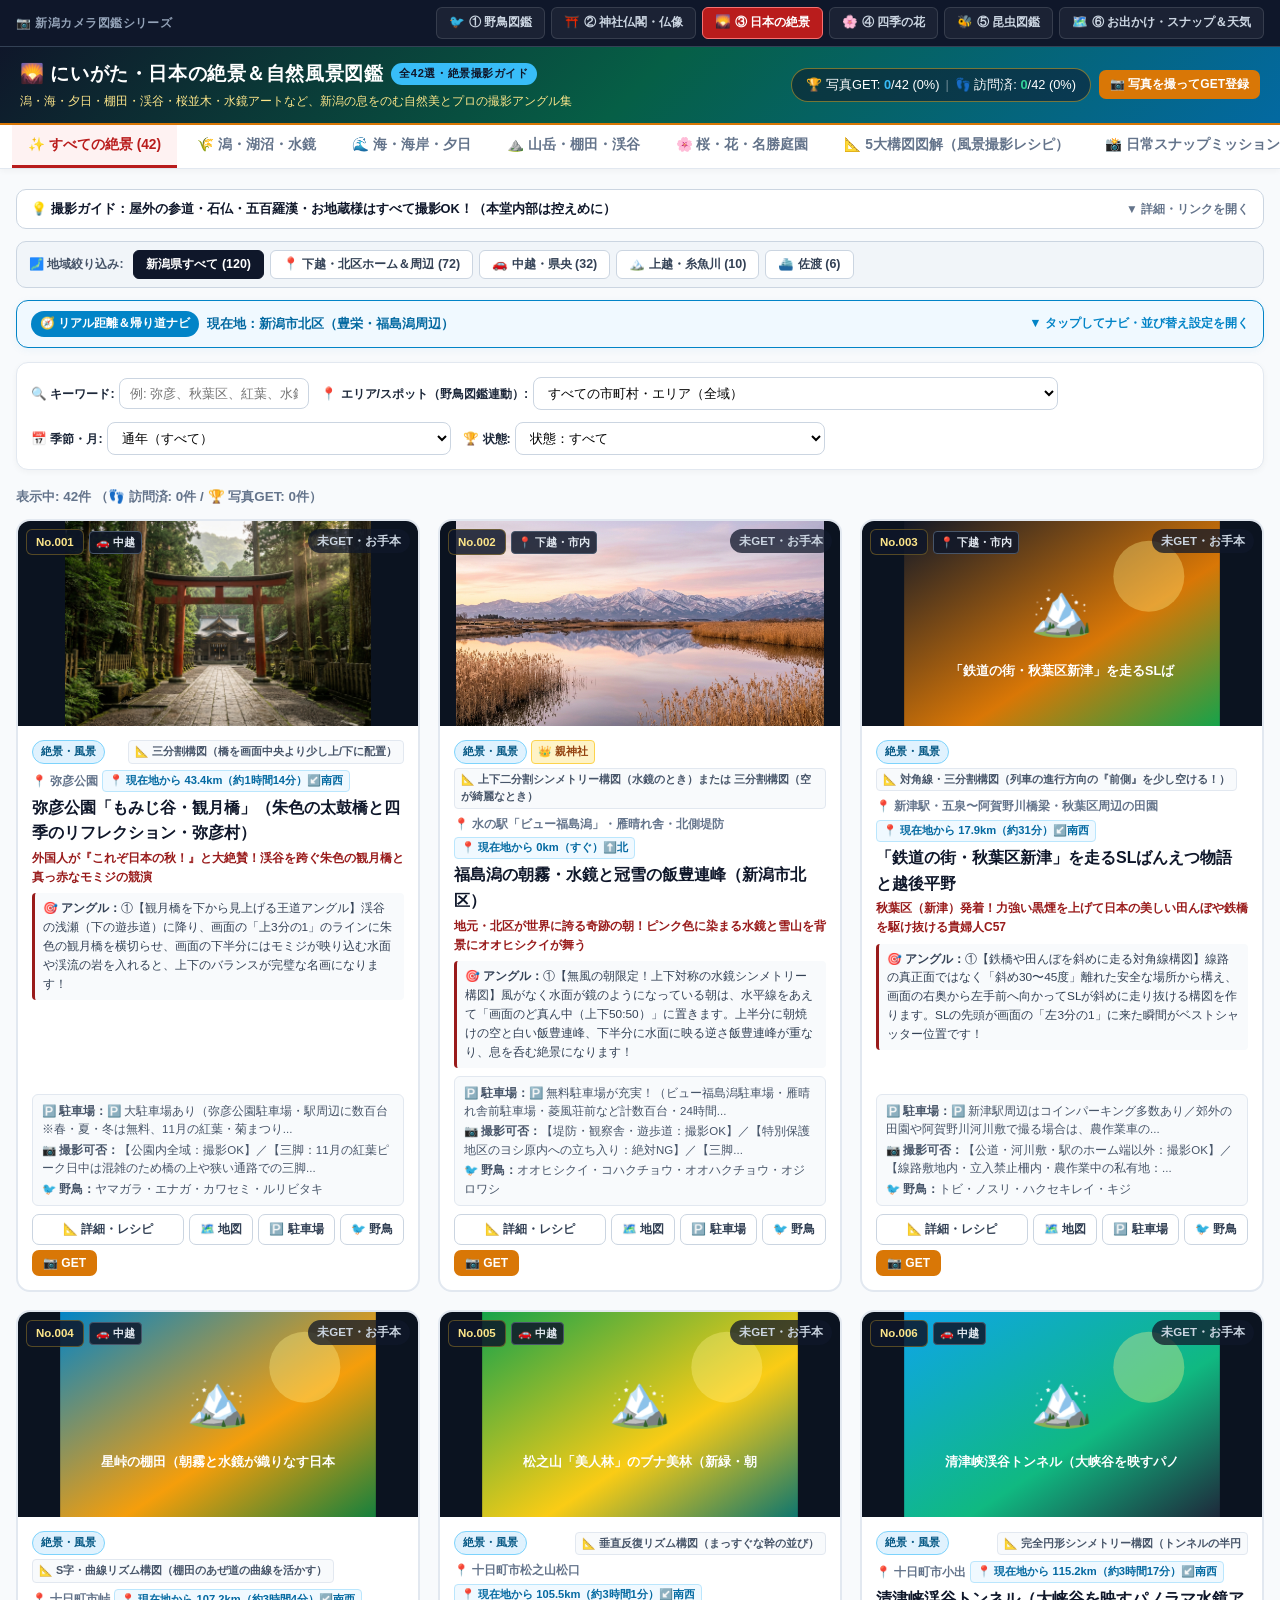
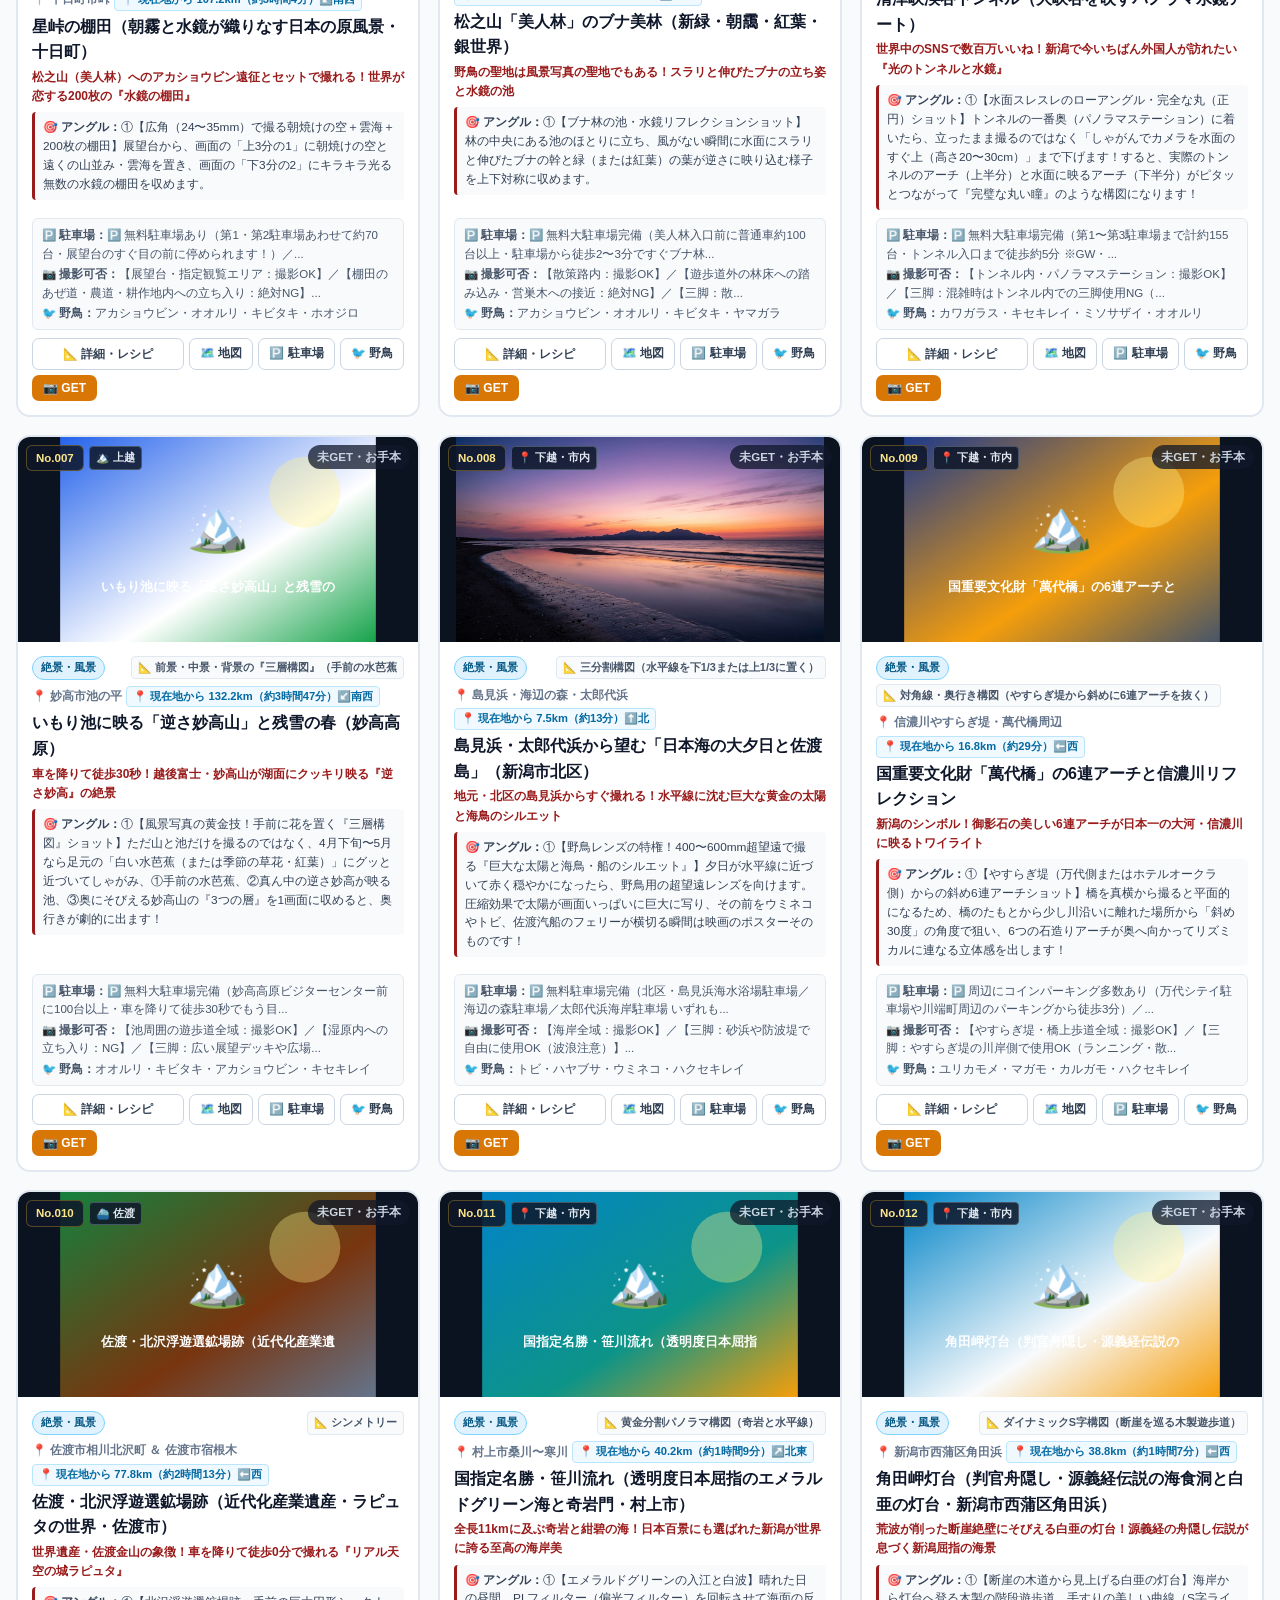
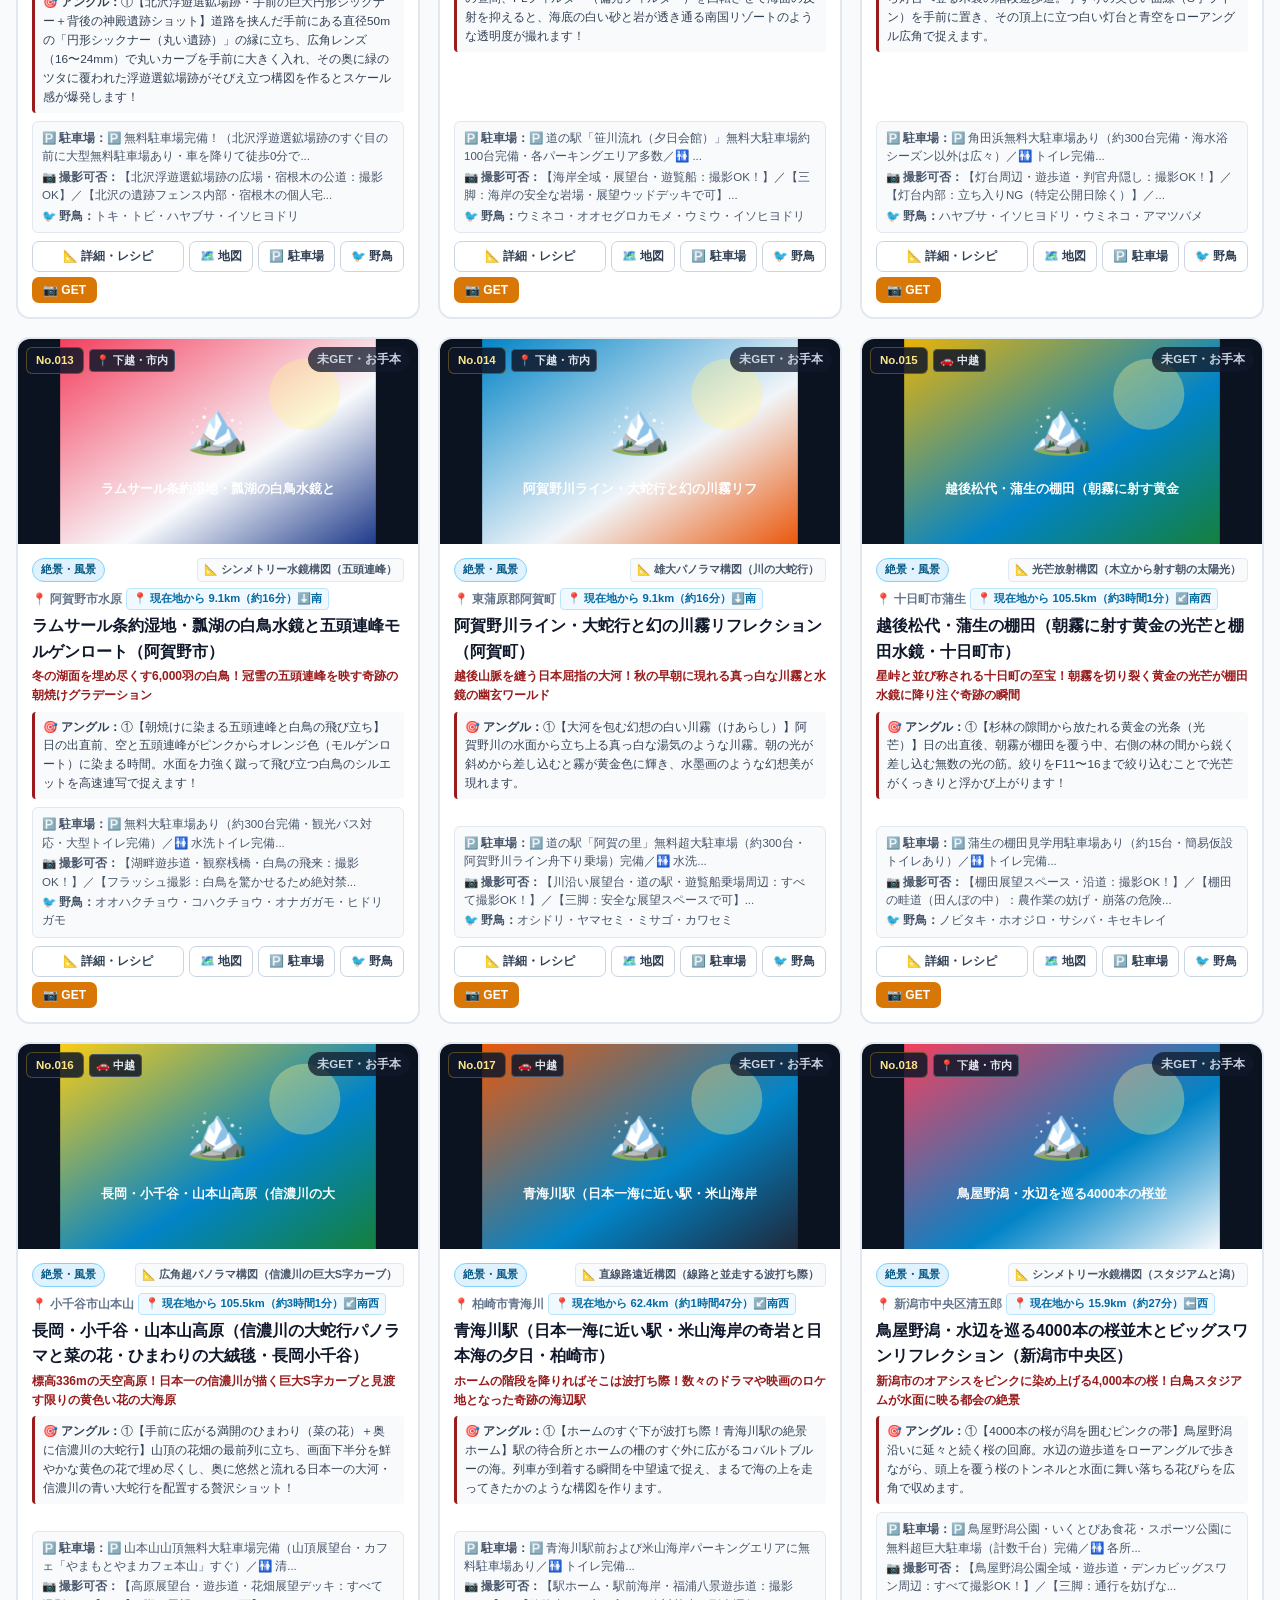
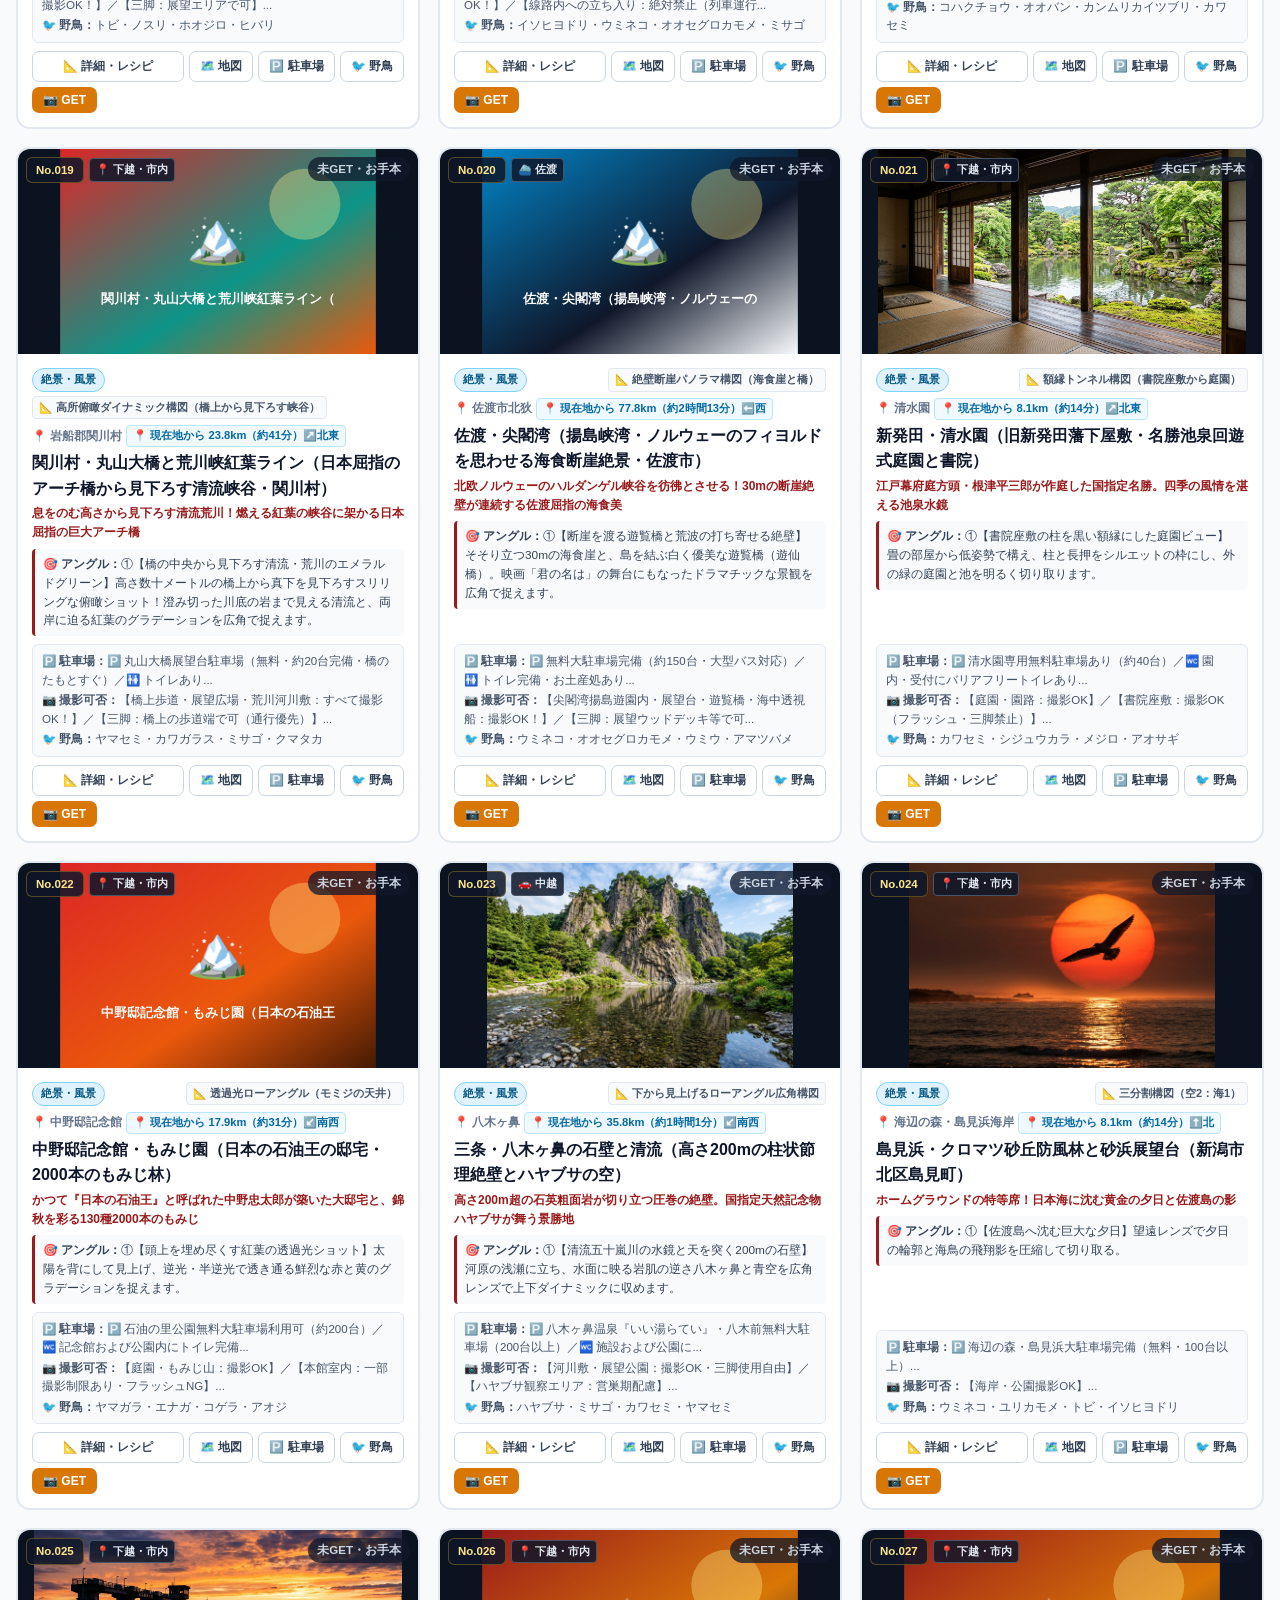
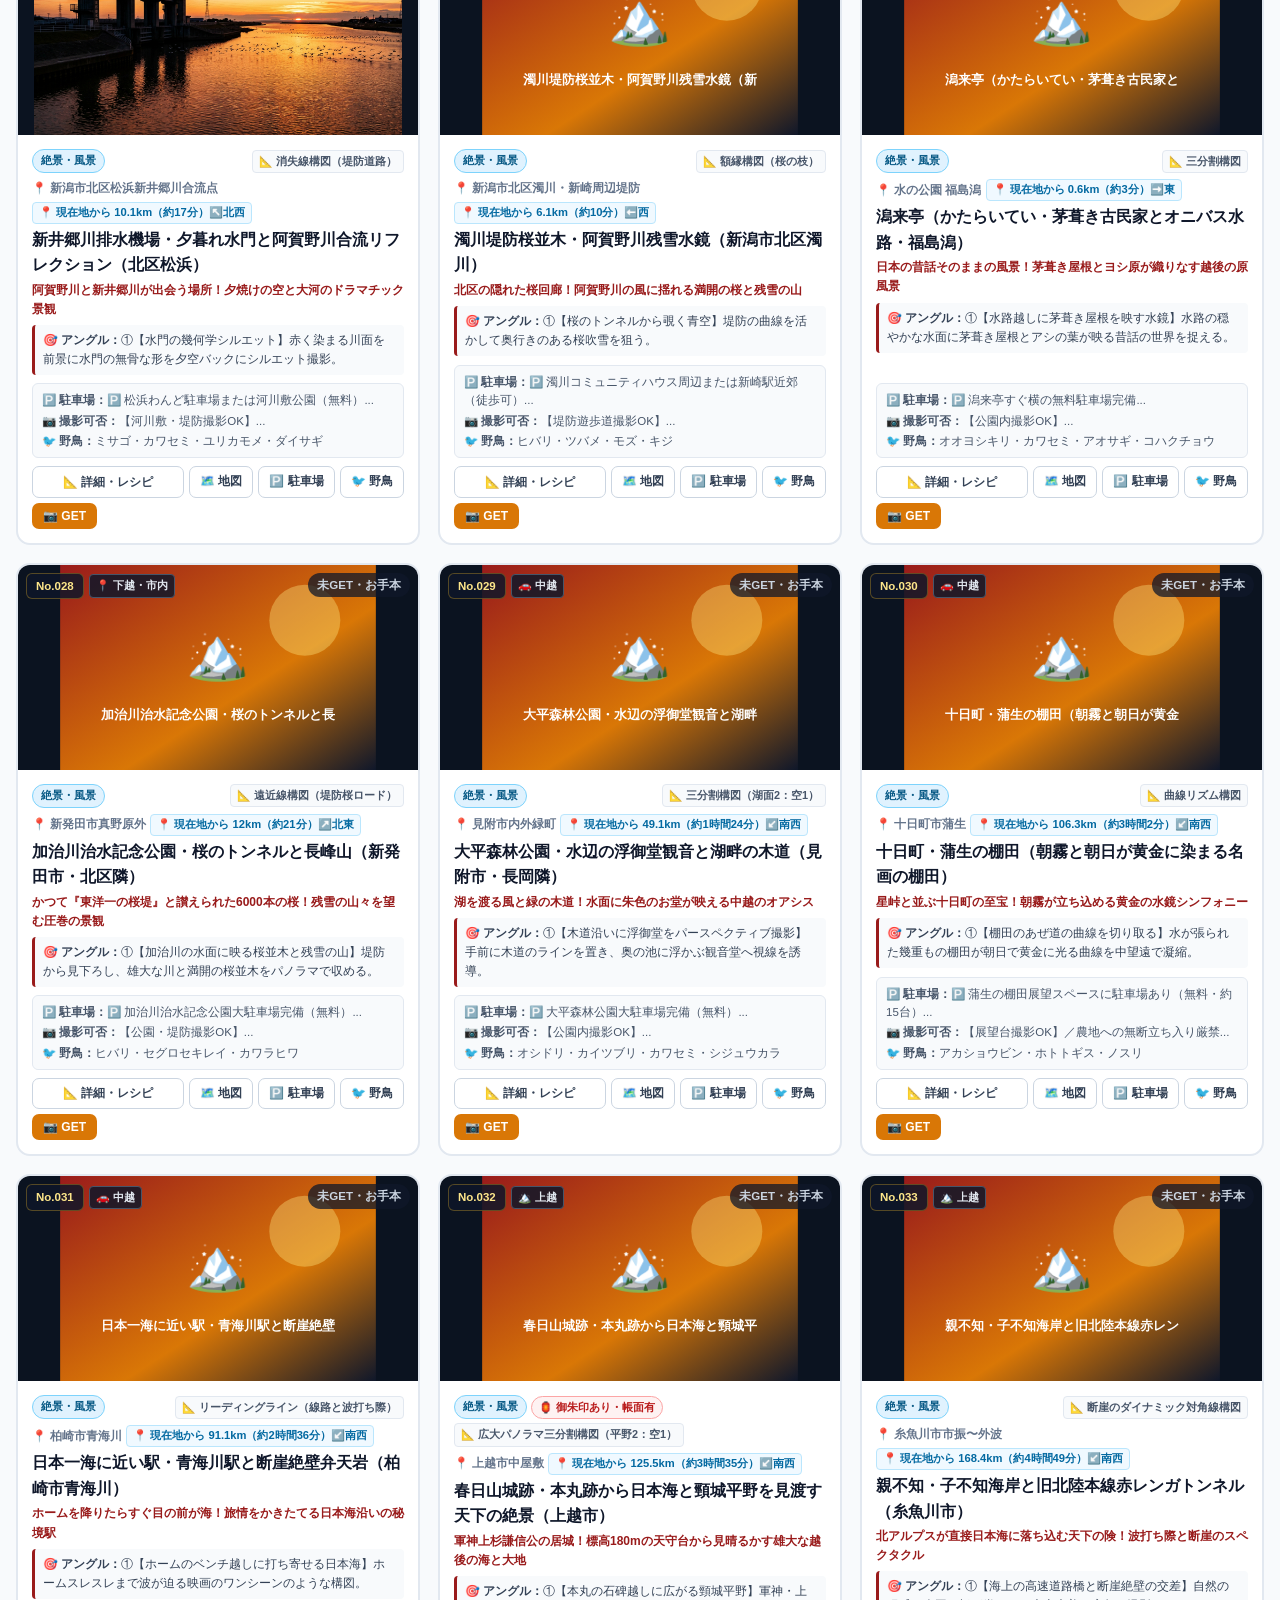
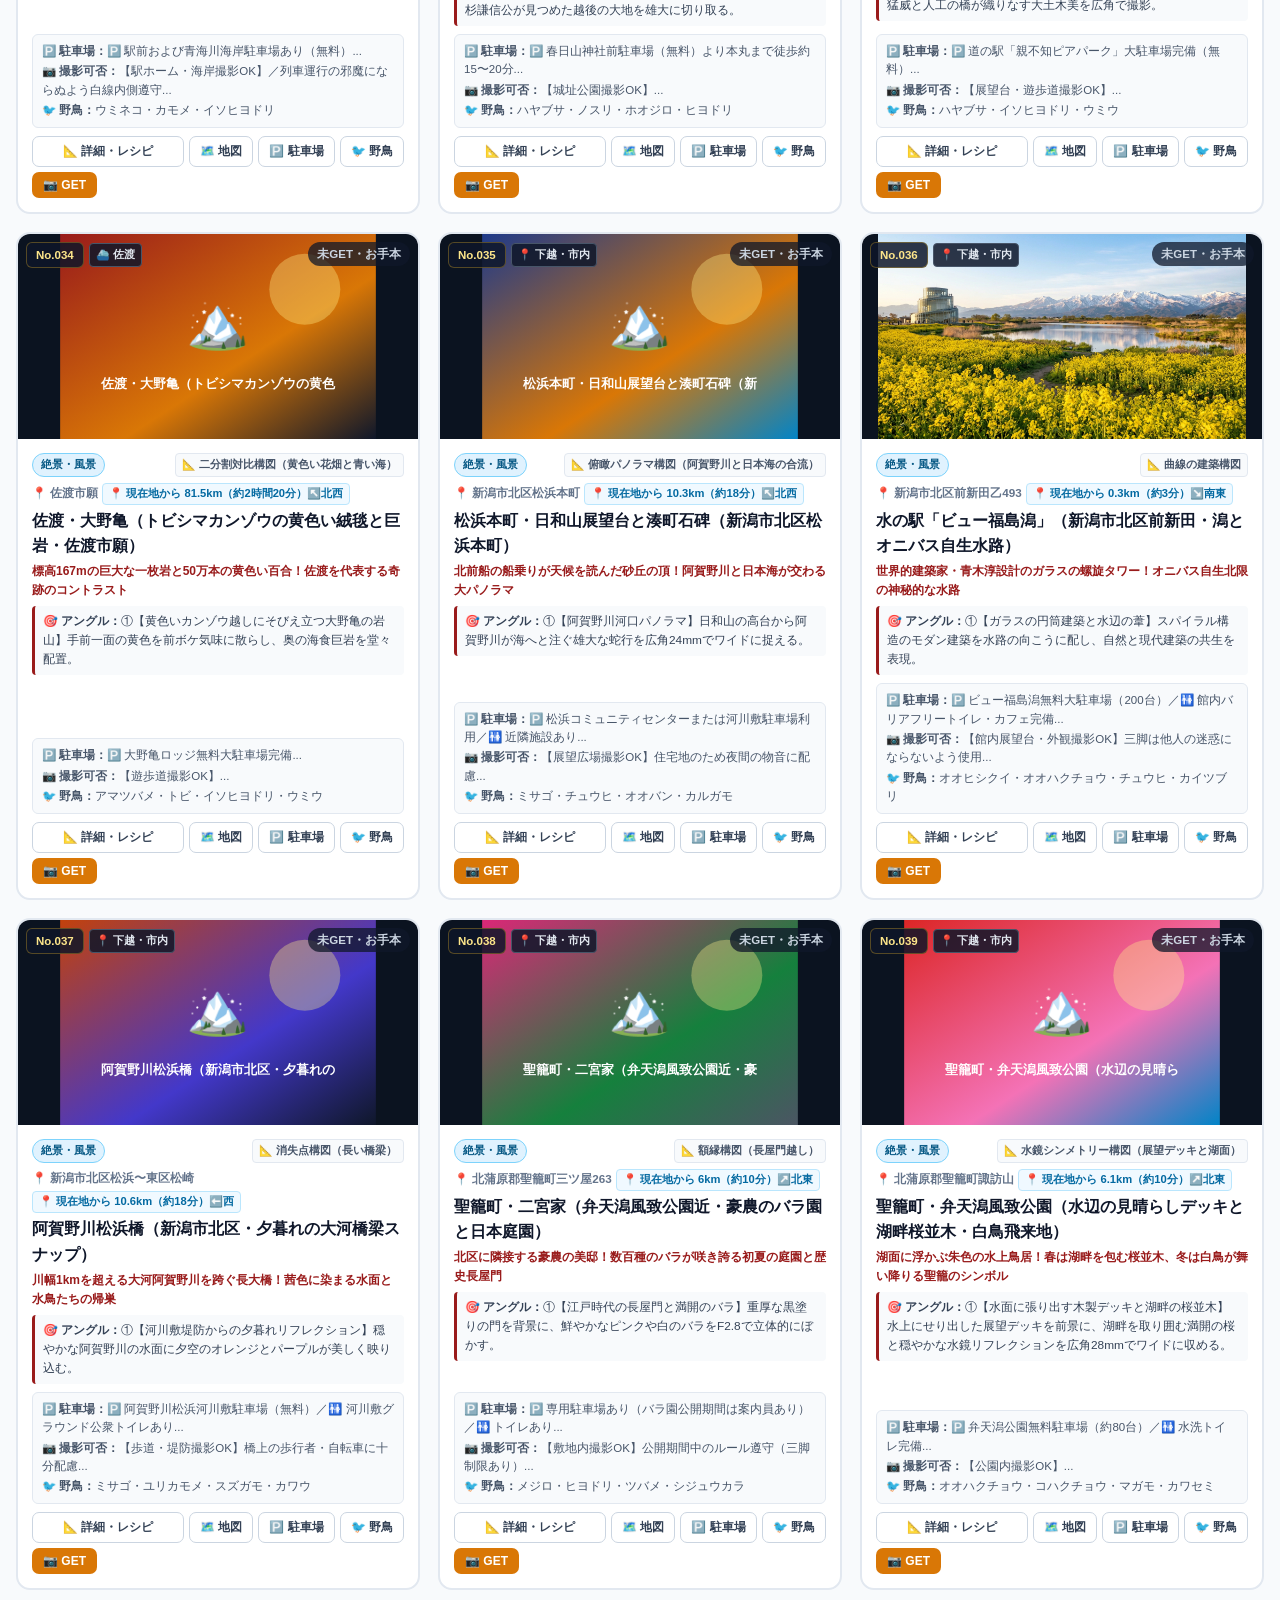
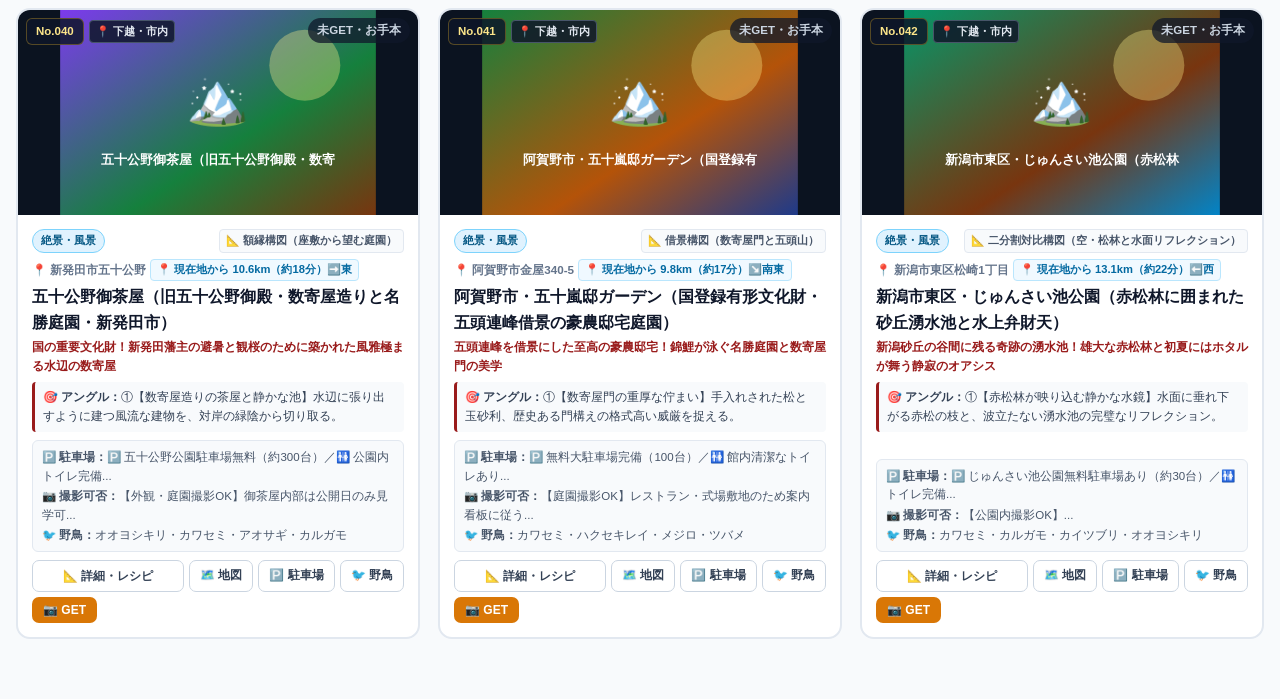
==== commit ff998e57: "Fix dexNo sorting to strict sequential, fix card badges layout, wire local authentic photos for Oppo" ====
--- a/日本の絶景・風景図鑑/index.html
+++ b/日本の絶景・風景図鑑/index.html
@@ -300,17 +300,24 @@
       border-radius: 4px;
     }
     .split-label.mine { background: #d97706; }
-    .dex-badge {
+    .card-badges-left {
       position: absolute;
       top: 8px;
       left: 8px;
+      display: flex;
+      align-items: center;
+      gap: 5px;
+      z-index: 5;
+    }
+    .dex-badge {
       background: rgba(15,23,42,0.85);
       color: #fde68a;
       font-size: 0.72rem;
       font-weight: 800;
       padding: 3px 9px;
       border-radius: 6px;
-      z-index: 2;
+      border: 1px solid rgba(251,191,36,0.3);
+      display: inline-block;
     }
     .get-badge {
       position: absolute;
@@ -2027,7 +2034,7 @@
             filtered = filtered.filter(it => it._geo && it._geo.homeApproach && it._geo.homeApproach.isCloserToHome);
           }
 
-          // ソート判定（距離順または地域順）
+          // ソート判定（距離順または図鑑No順）
           if (isSortByDistance || isWayHomeMode) {
             filtered.sort((a, b) => {
               const dA = (a._geo && a._geo.dist != null) ? a._geo.dist : 9999;
@@ -2035,27 +2042,12 @@
               return dA - dB;
             });
           } else {
-            // 通常の地域順ソート
-            const regionOrder = { kaetsu: 1, chuetsu: 2, joetsu: 3, sado: 4 };
-            filtered.sort((a, b) => {
-              if (currentRegion === "all") {
-                const regA = regionOrder[a.region] || 99;
-                const regB = regionOrder[b.region] || 99;
-                if (regA !== regB) return regA - regB;
-              }
-              return (a.dexNo || "").localeCompare(b.dexNo || "");
-            });
+            // 図鑑ナンバー完全連番ソート（No.001〜No.042 順）
+            filtered.sort((a, b) => (a.dexNo || "").localeCompare(b.dexNo || ""));
           }
         } else {
-          const regionOrder = { kaetsu: 1, chuetsu: 2, joetsu: 3, sado: 4 };
-          filtered.sort((a, b) => {
-            if (currentRegion === "all") {
-              const regA = regionOrder[a.region] || 99;
-              const regB = regionOrder[b.region] || 99;
-              if (regA !== regB) return regA - regB;
-            }
-            return (a.dexNo || "").localeCompare(b.dexNo || "");
-          });
+          // 図鑑ナンバー完全連番ソート（No.001〜No.042 順）
+          filtered.sort((a, b) => (a.dexNo || "").localeCompare(b.dexNo || ""));
         }
 
         const gridEl = document.getElementById("japan-dex-grid");
@@ -2068,13 +2060,14 @@
           const caps = state.captures[it.id] || [];
           const bestCap = caps[0];
           const fallback = it.photoUrl || (state.wikiCache && state.wikiCache[it.id]) || getFallbackSvg(it);
+          const safeFallback = getFallbackSvg(it);
           const stars = "★".repeat(it.rarity || 3) + "☆".repeat(5 - (it.rarity || 3));
           const firstRecipe = (it.shotRecipes && it.shotRecipes[0]) ? it.shotRecipes[0] : "";
 
           const mediaHtml = bestCap ? `
             <div class="card-split">
               <div class="card-split-pane">
-                <img data-ref-id="${it.id}" src="${fallback}" alt="${it.name}" />
+                <img data-ref-id="${it.id}" referrerpolicy="no-referrer" src="${fallback}" alt="${it.name}" onerror="this.onerror=null; this.src='${safeFallback}';" />
                 <span class="split-label">お手本</span>
               </div>
               <div class="card-split-pane">
@@ -2083,13 +2076,13 @@
               </div>
             </div>
           ` : `
-            <img data-ref-id="${it.id}" src="${fallback}" alt="${it.name}" />
+            <img data-ref-id="${it.id}" referrerpolicy="no-referrer" src="${fallback}" alt="${it.name}" onerror="this.onerror=null; this.src='${safeFallback}';" />
           `;
 
           return `
             <article class="dex-card ${bestCap ? 'captured' : ''}" onclick="JapanApp.openDetailModal('${it.id}')">
               <div class="card-top">
-                <div style="display:flex; align-items:center; gap:5px;">
+                <div class="card-badges-left">
                   <span class="dex-badge">No.${it.dexNo}</span>
                   ${it.region === 'kaetsu' ? '<span style="background:rgba(15,23,42,0.85); color:#e2e8f0; border:1px solid #475569; font-size:0.68rem; font-weight:700; padding:2px 6px; border-radius:4px;">📍 下越・市内</span>' :
                     it.region === 'chuetsu' ? '<span style="background:rgba(15,23,42,0.85); color:#e2e8f0; border:1px solid #475569; font-size:0.68rem; font-weight:700; padding:2px 6px; border-radius:4px;">🚗 中越</span>' :
@@ -2335,7 +2328,7 @@
                 <span style="font-size:0.72rem; color:#fde68a;">${state.customRef[item.id] ? '✨カスタム設定中' : '📷 現地実写'}</span>
               </div>
               <div class="compare-img-wrap" style="cursor:pointer;" onclick="JapanApp.loadCandidates('${item.id}')">
-                <img id="mdl-ref-img" src="${initialRef}" alt="${item.name}" />
+                <img id="mdl-ref-img" referrerpolicy="no-referrer" src="${initialRef}" alt="${item.name}" onerror="this.onerror=null; this.src='${fallback}';" />
               </div>
             </div>
 
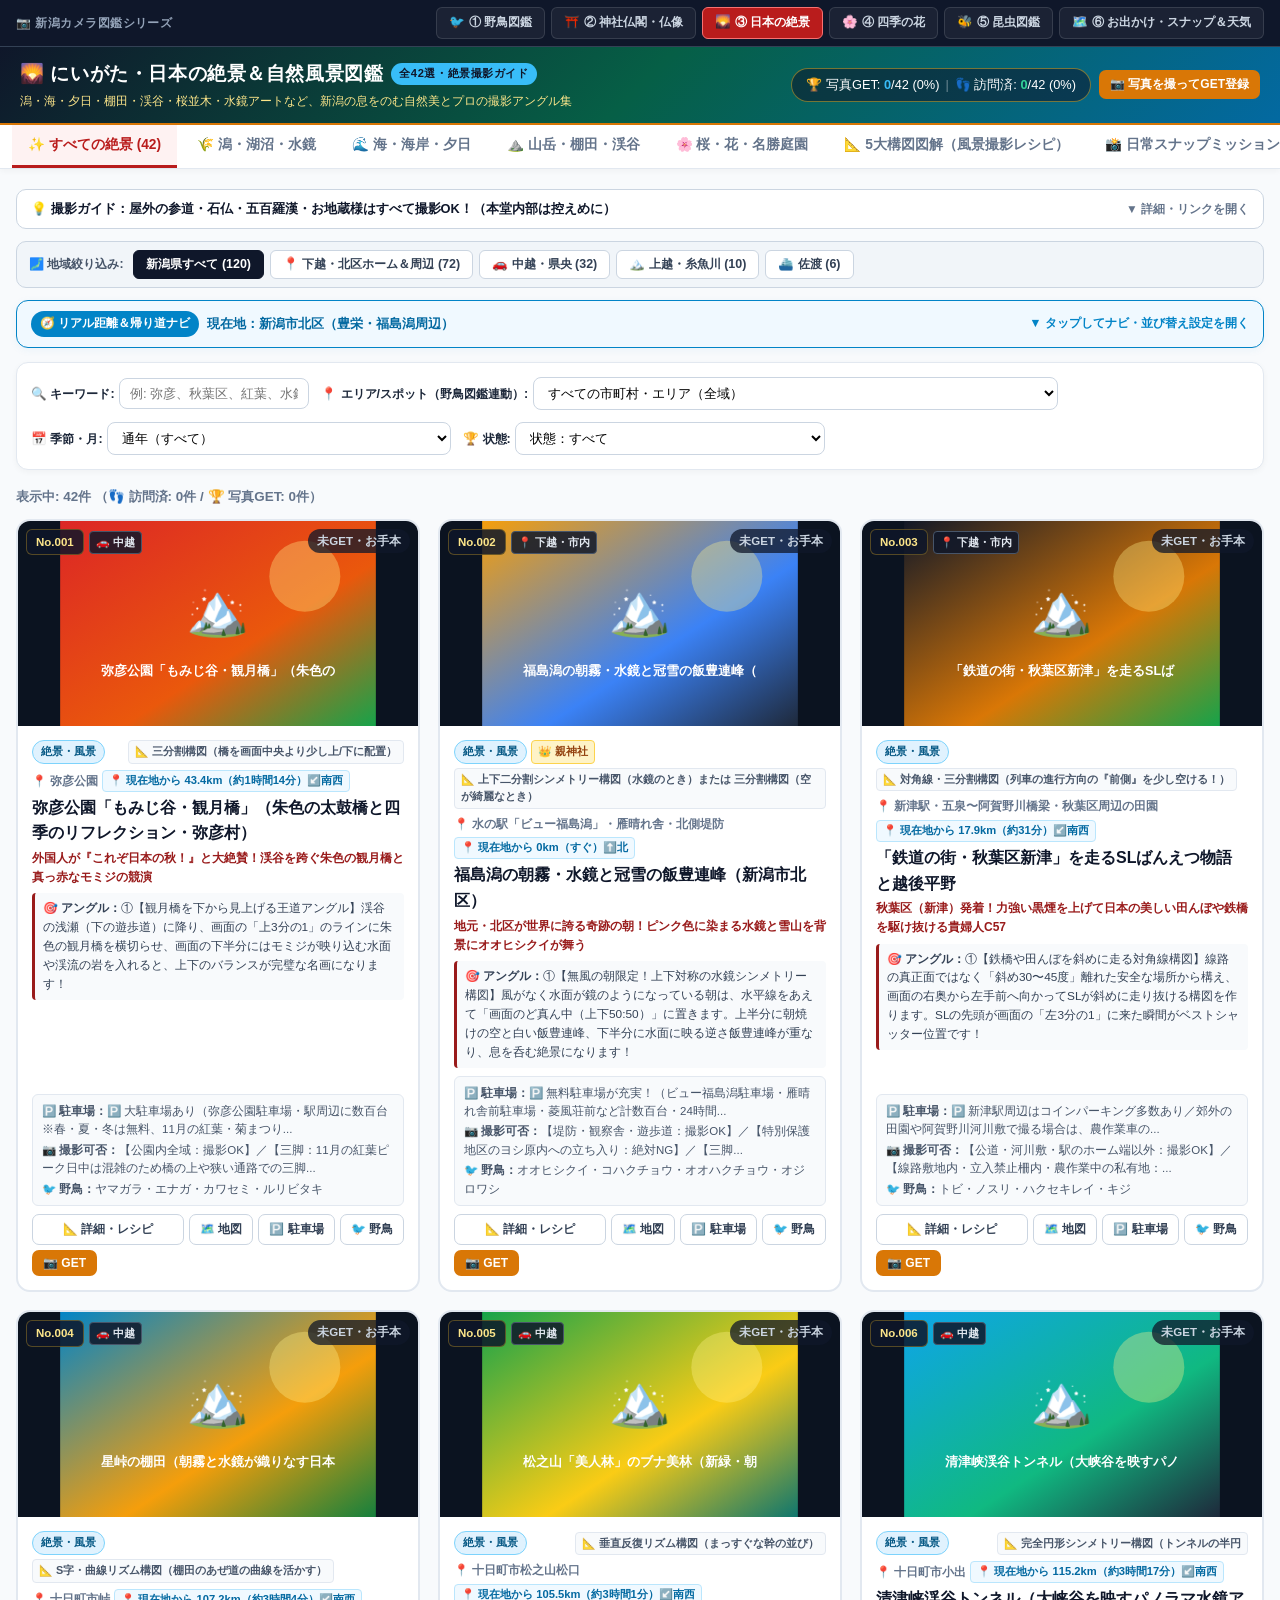
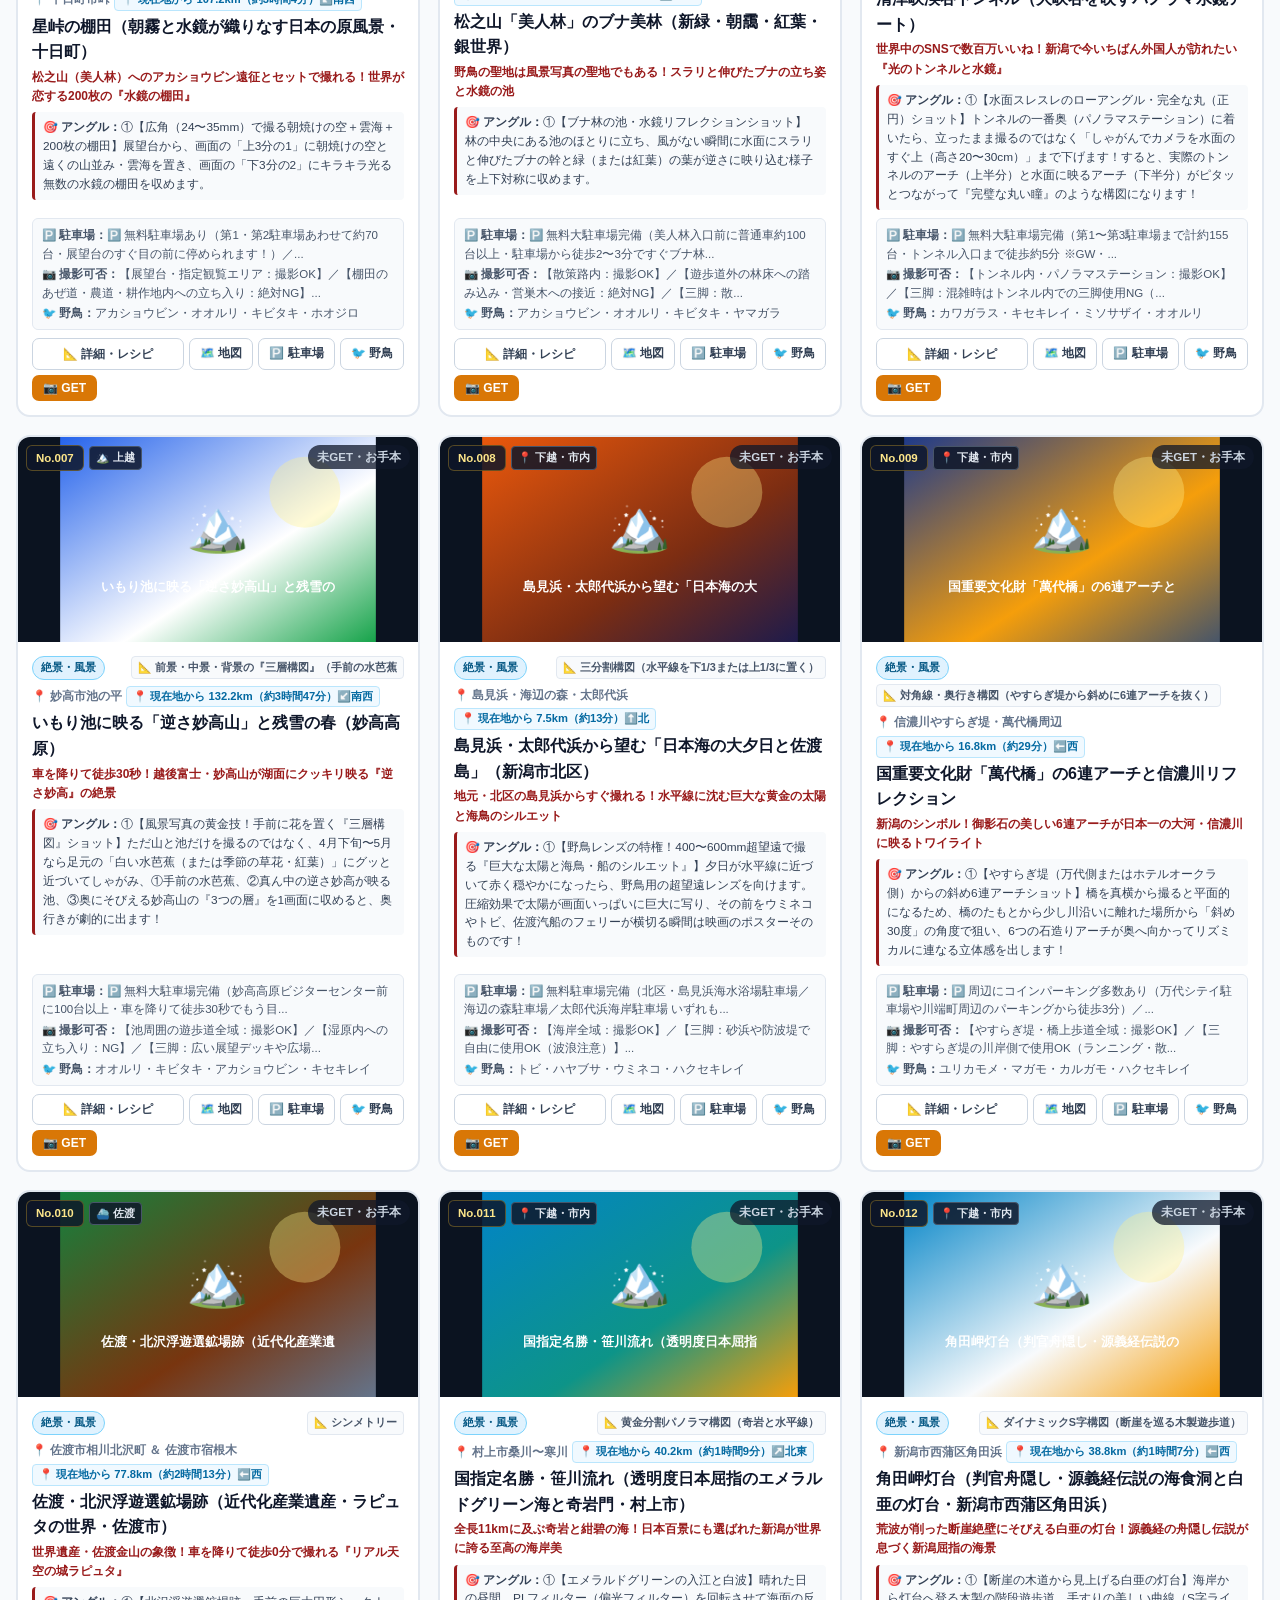
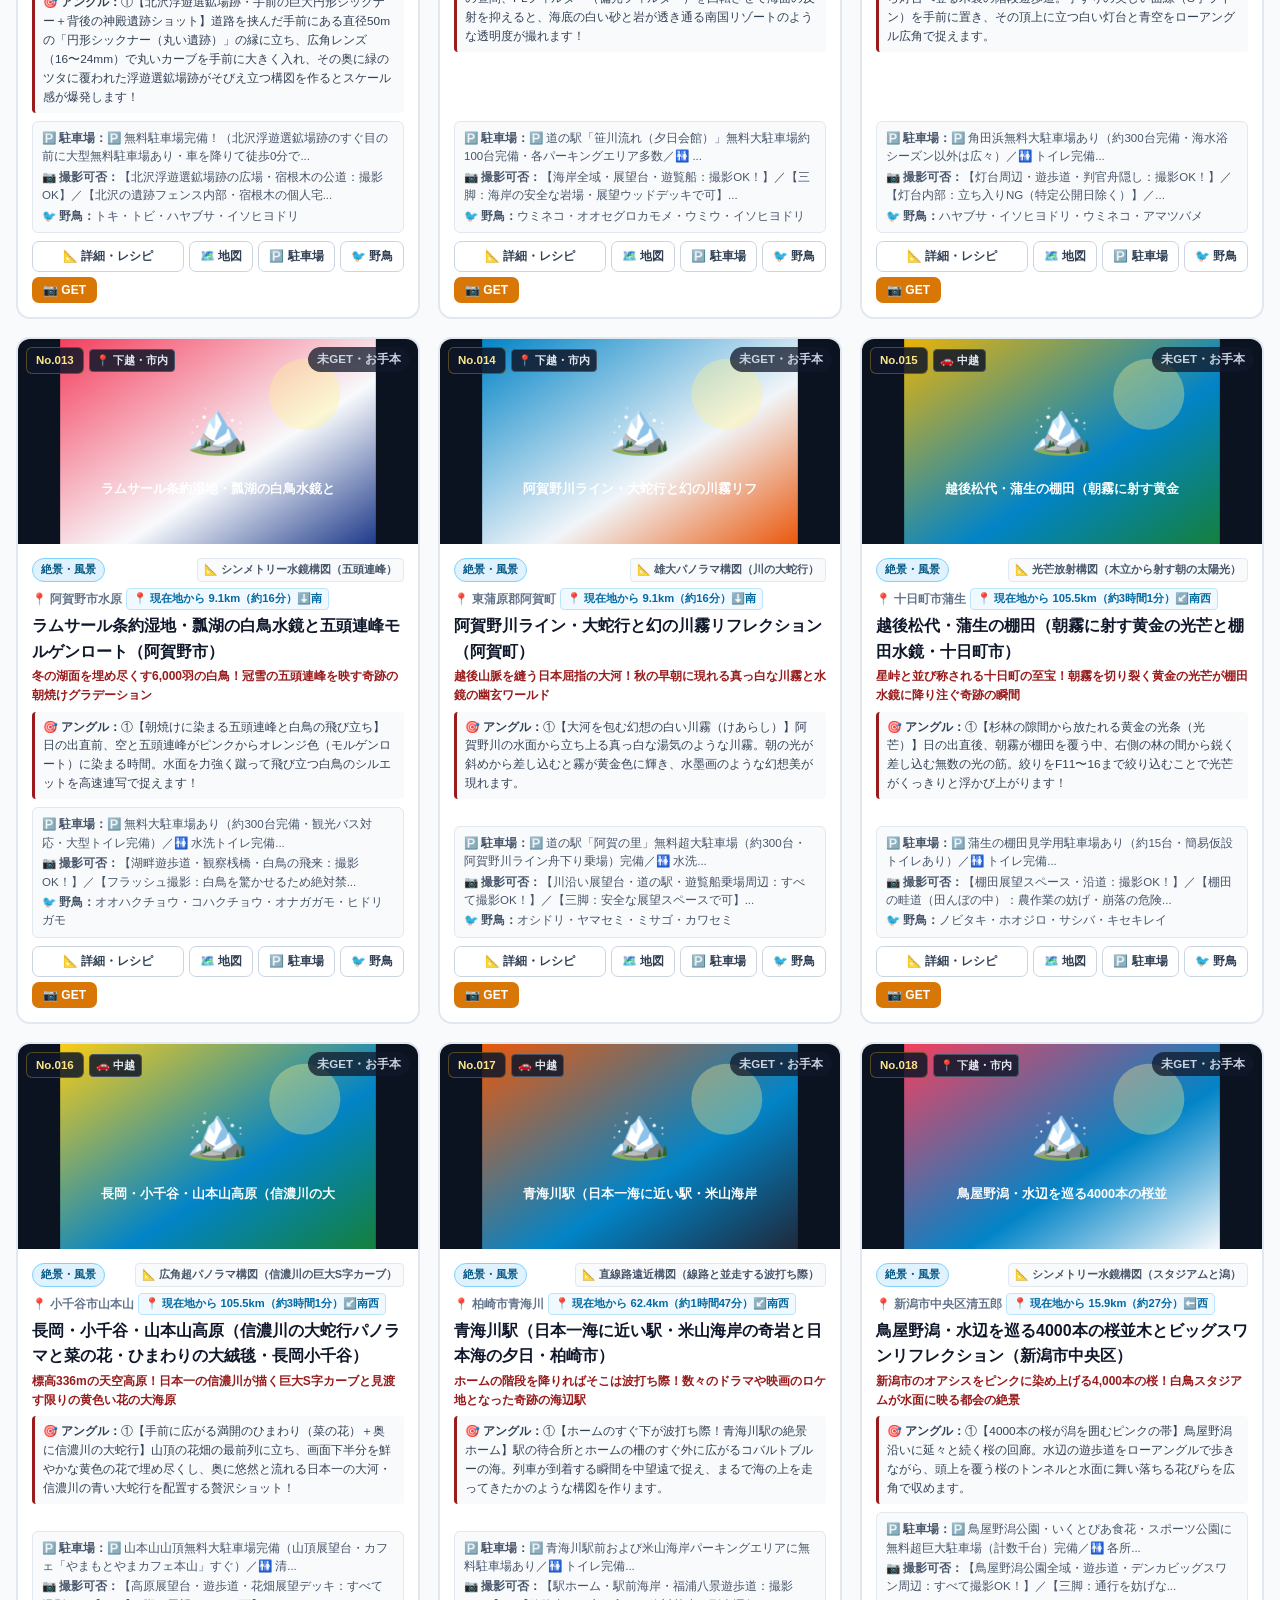
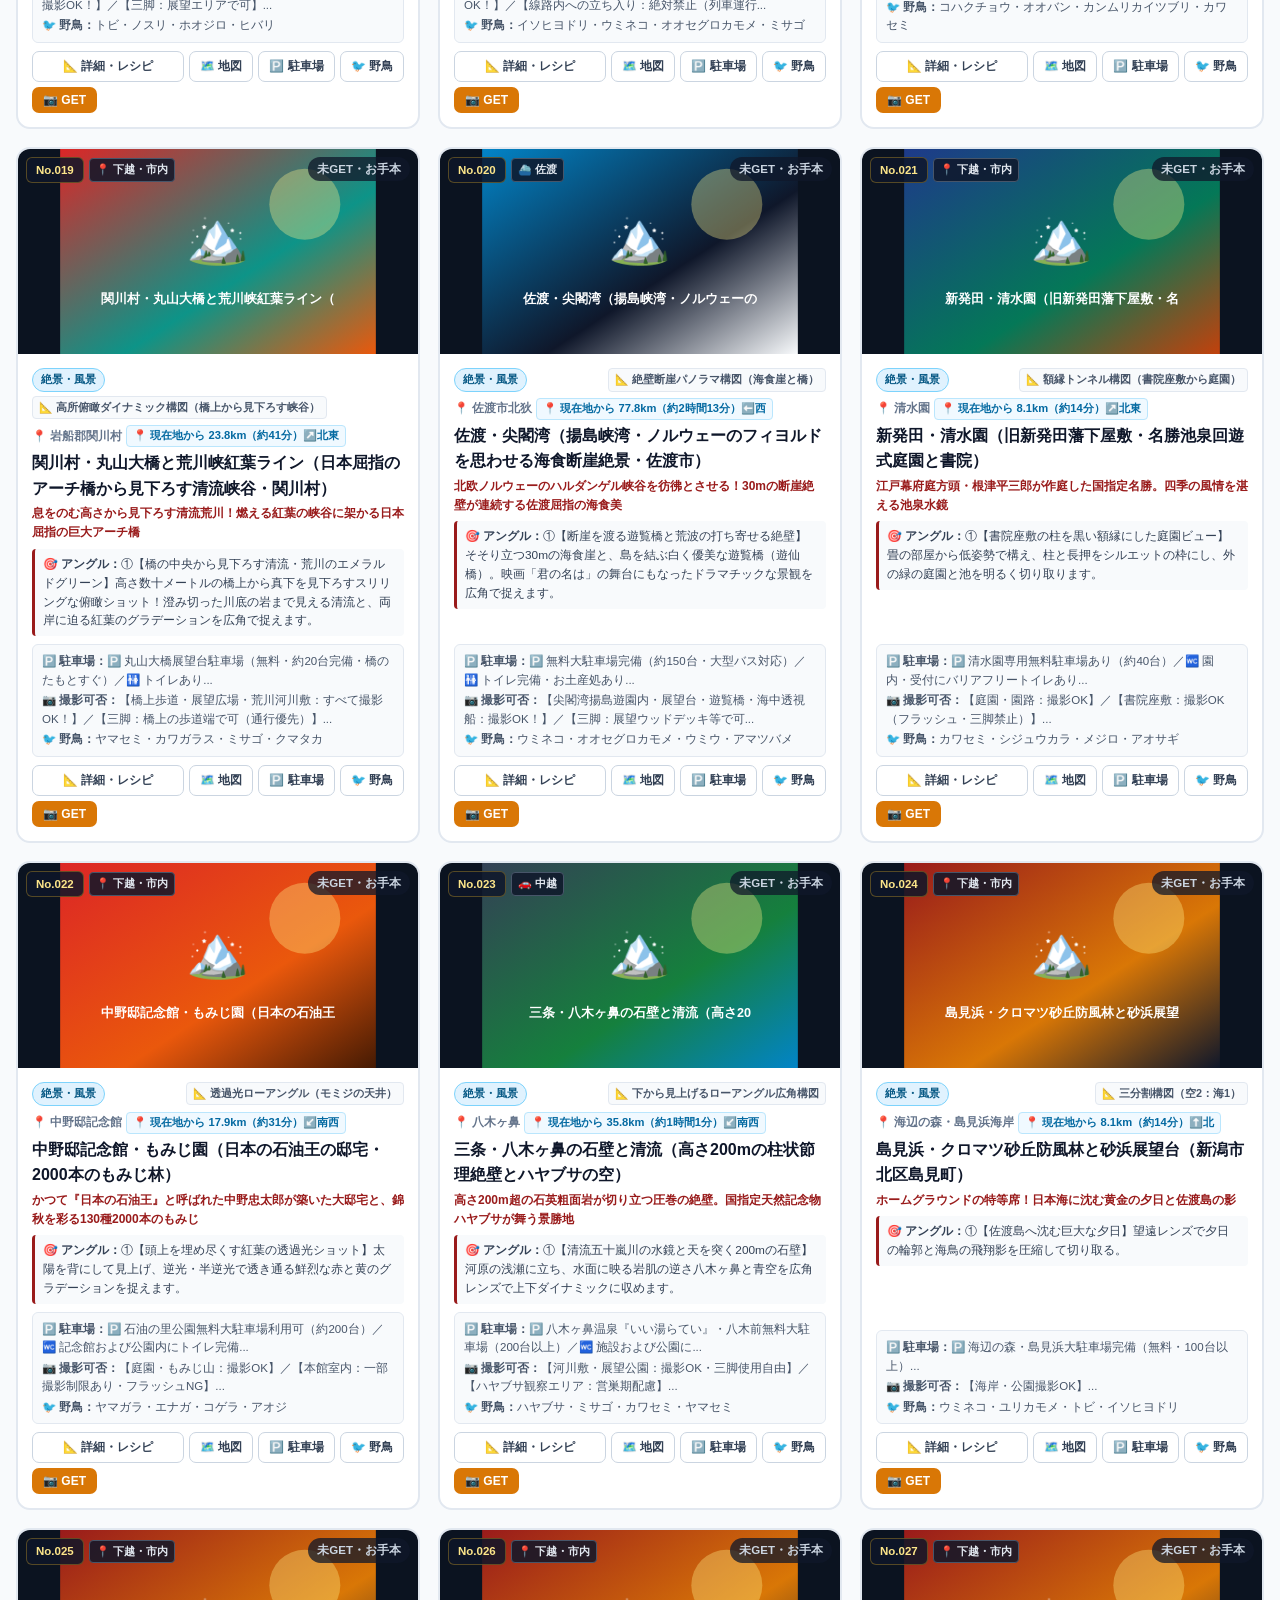
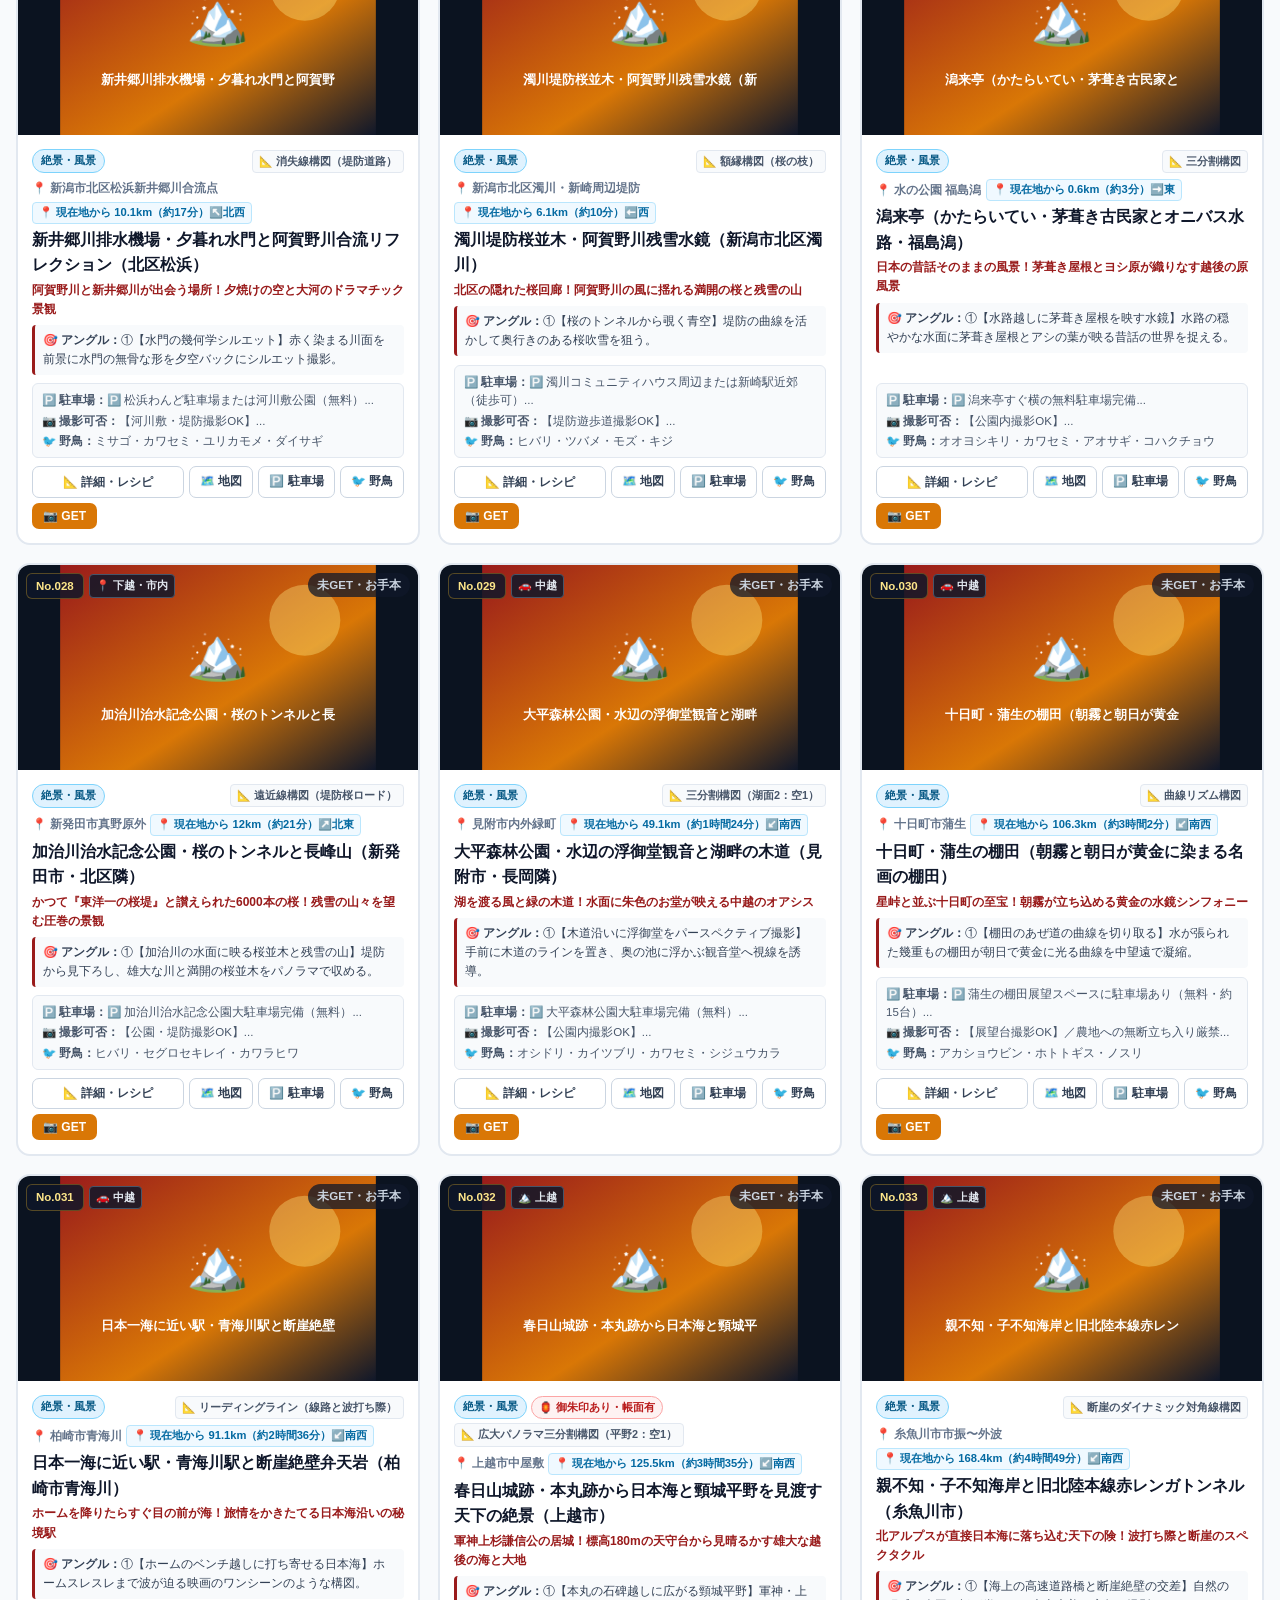
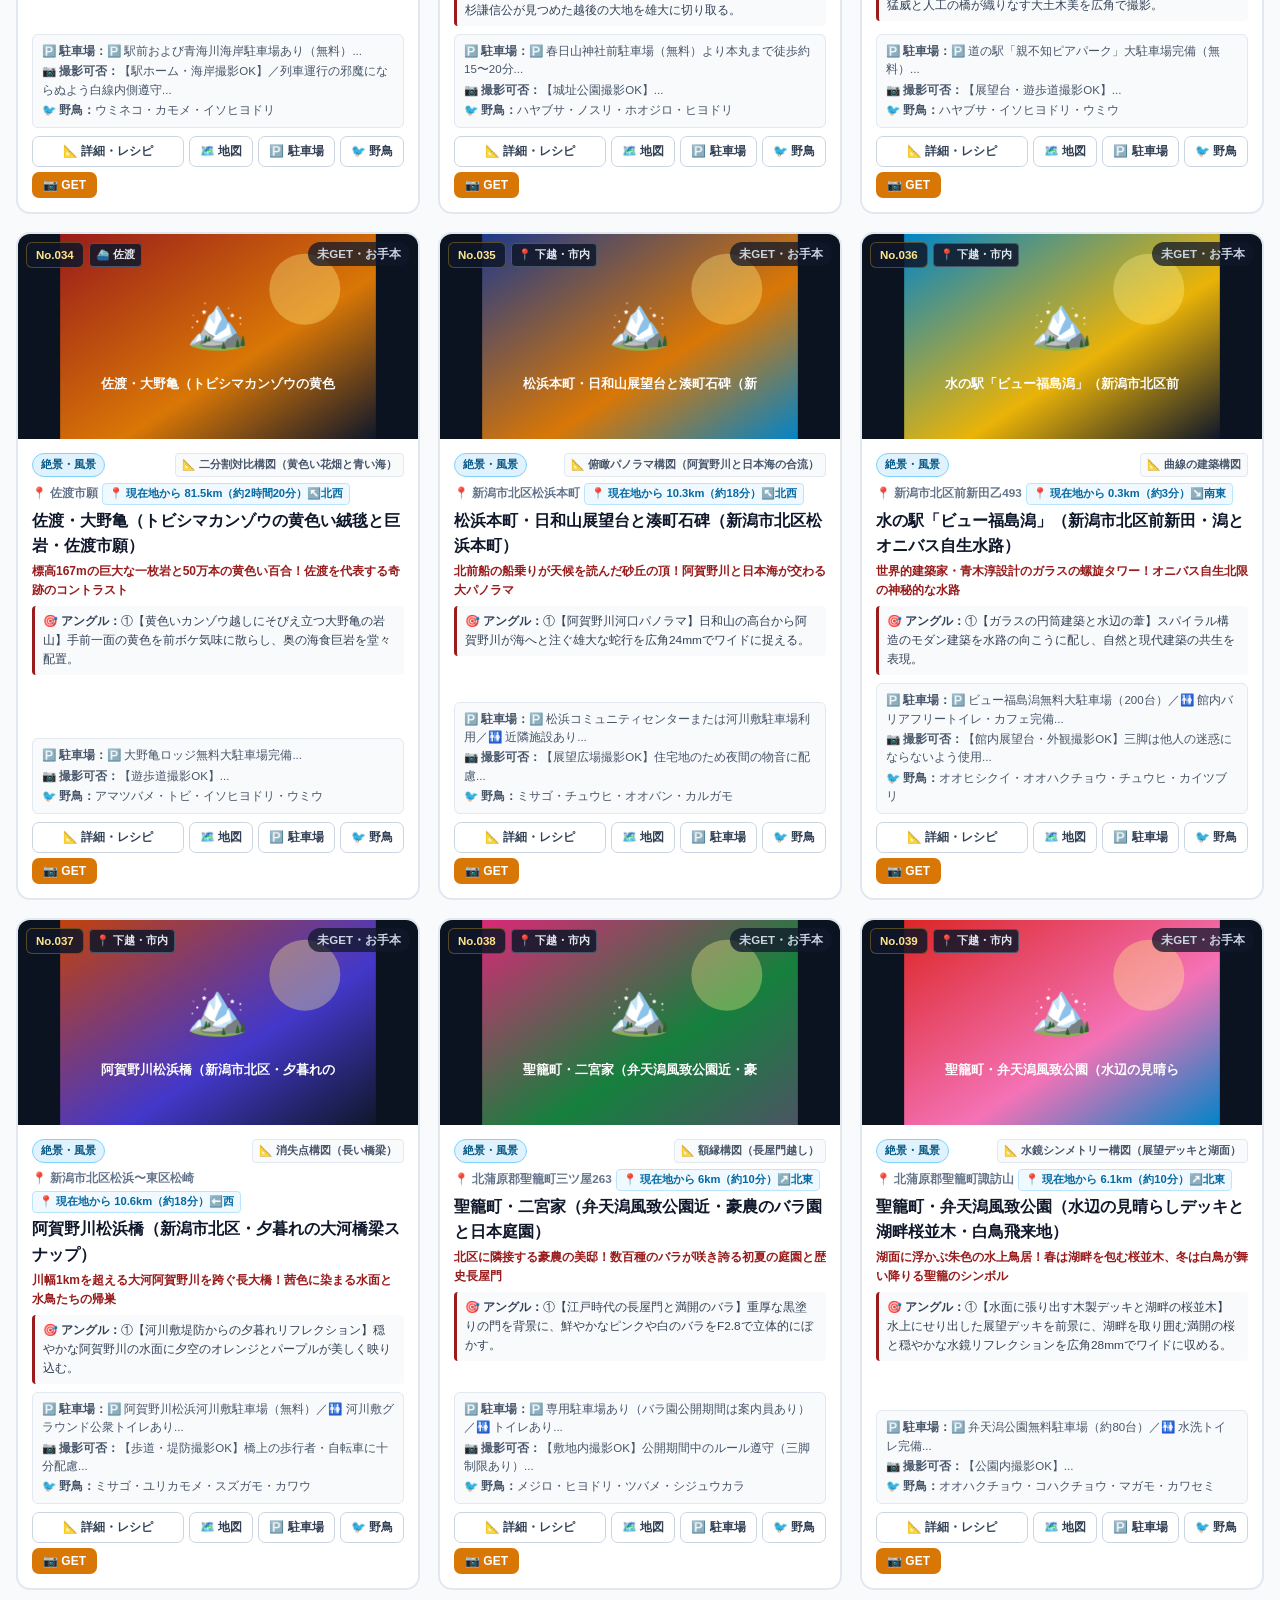
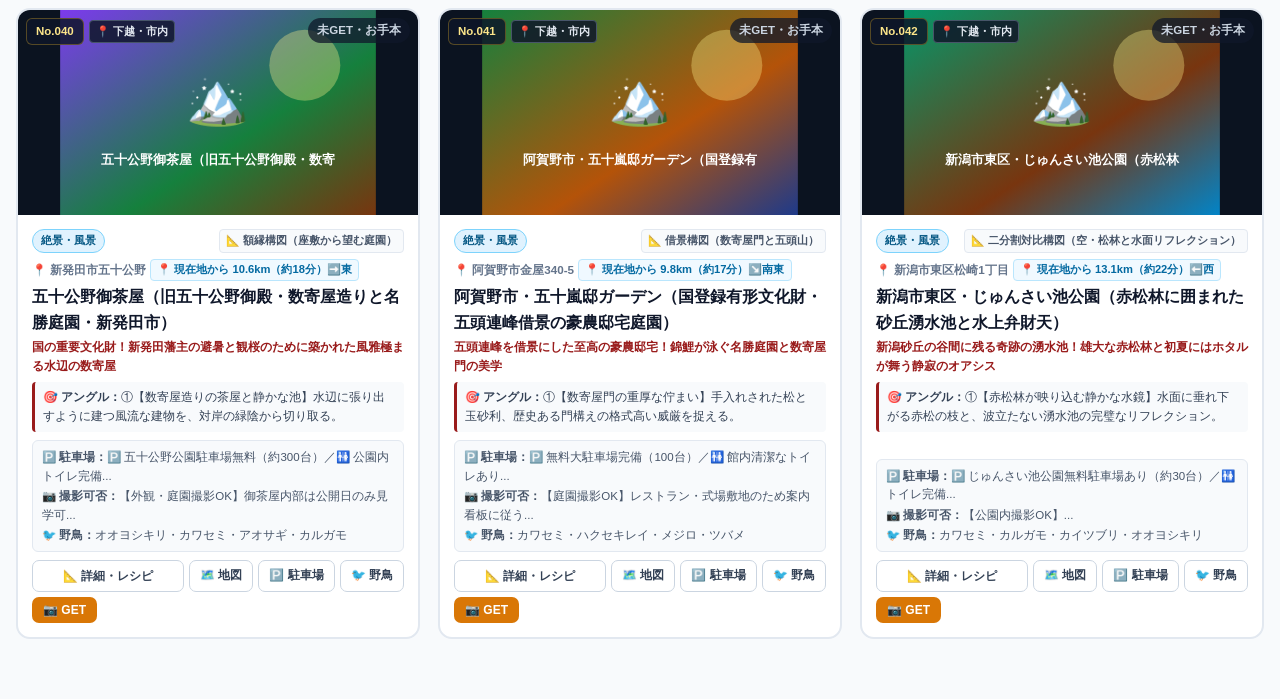
==== commit 48f263a7: "Filter out ancient manuscripts/PDF documents and provide dignified shrine/temple placeholders for ph" ====
--- a/日本の絶景・風景図鑑/index.html
+++ b/日本の絶景・風景図鑑/index.html
@@ -1439,8 +1439,14 @@
           return;
         }
         if (state.wikiCache[item.id]) {
-          callback(state.wikiCache[item.id]);
-          return;
+          const cached = state.wikiCache[item.id];
+          if (!cached.includes("NDL") && !cached.includes(".pdf") && !cached.includes(".djvu") && !cached.includes("文書")) {
+            callback(cached);
+            return;
+          } else {
+            delete state.wikiCache[item.id];
+            saveState();
+          }
         }
         try {
           const url = `https://ja.wikipedia.org/w/api.php?action=query&titles=${encodeURIComponent(item.wikiTitle || item.name)}&prop=pageimages&format=json&pithumbsize=720&origin=*`;
@@ -1451,29 +1457,38 @@
             if (pages) {
               const pg = Object.values(pages)[0];
               if (pg && pg.thumbnail && pg.thumbnail.source) {
-                state.wikiCache[item.id] = pg.thumbnail.source;
-                saveState();
-                callback(pg.thumbnail.source);
-                return;
+                const src = pg.thumbnail.source;
+                if (!src.includes("NDL") && !src.includes(".pdf") && !src.includes(".djvu")) {
+                  state.wikiCache[item.id] = src;
+                  saveState();
+                  callback(src);
+                  return;
+                }
               }
             }
           }
         } catch (_) {}
 
         try {
-          const cUrl = `https://commons.wikimedia.org/w/api.php?action=query&generator=search&gsrsearch=${encodeURIComponent(item.searchQuery || item.name)}&gsrnamespace=6&gsrlimit=1&prop=imageinfo&iiprop=url&iiurlwidth=720&format=json&origin=*`;
+          const cUrl = `https://commons.wikimedia.org/w/api.php?action=query&generator=search&gsrsearch=${encodeURIComponent(item.searchQuery || item.name)}&gsrnamespace=6&gsrlimit=3&prop=imageinfo&iiprop=url&iiurlwidth=720&format=json&origin=*`;
           const cRes = await fetch(cUrl);
           if (cRes.ok) {
             const cData = await cRes.json();
             if (cData.query && cData.query.pages) {
-              const firstPg = Object.values(cData.query.pages)[0];
-              const ii = firstPg && firstPg.imageinfo && firstPg.imageinfo[0];
-              if (ii && (ii.thumburl || ii.url)) {
-                const found = ii.thumburl || ii.url;
-                state.wikiCache[item.id] = found;
-                saveState();
-                callback(found);
-                return;
+              const pages = Object.values(cData.query.pages);
+              for (const firstPg of pages) {
+                const title = (firstPg.title || "").toLowerCase();
+                const isDoc = title.includes("ndl") || title.endsWith(".pdf") || title.endsWith(".djvu") || title.includes("文書") || title.includes("史料") || title.includes("地図") || title.includes("map");
+                const ii = firstPg.imageinfo && firstPg.imageinfo[0];
+                if (!isDoc && ii && (ii.thumburl || ii.url)) {
+                  const found = ii.thumburl || ii.url;
+                  if (!found.includes(".pdf") && !found.includes("NDL")) {
+                    state.wikiCache[item.id] = found;
+                    saveState();
+                    callback(found);
+                    return;
+                  }
+                }
               }
             }
           }
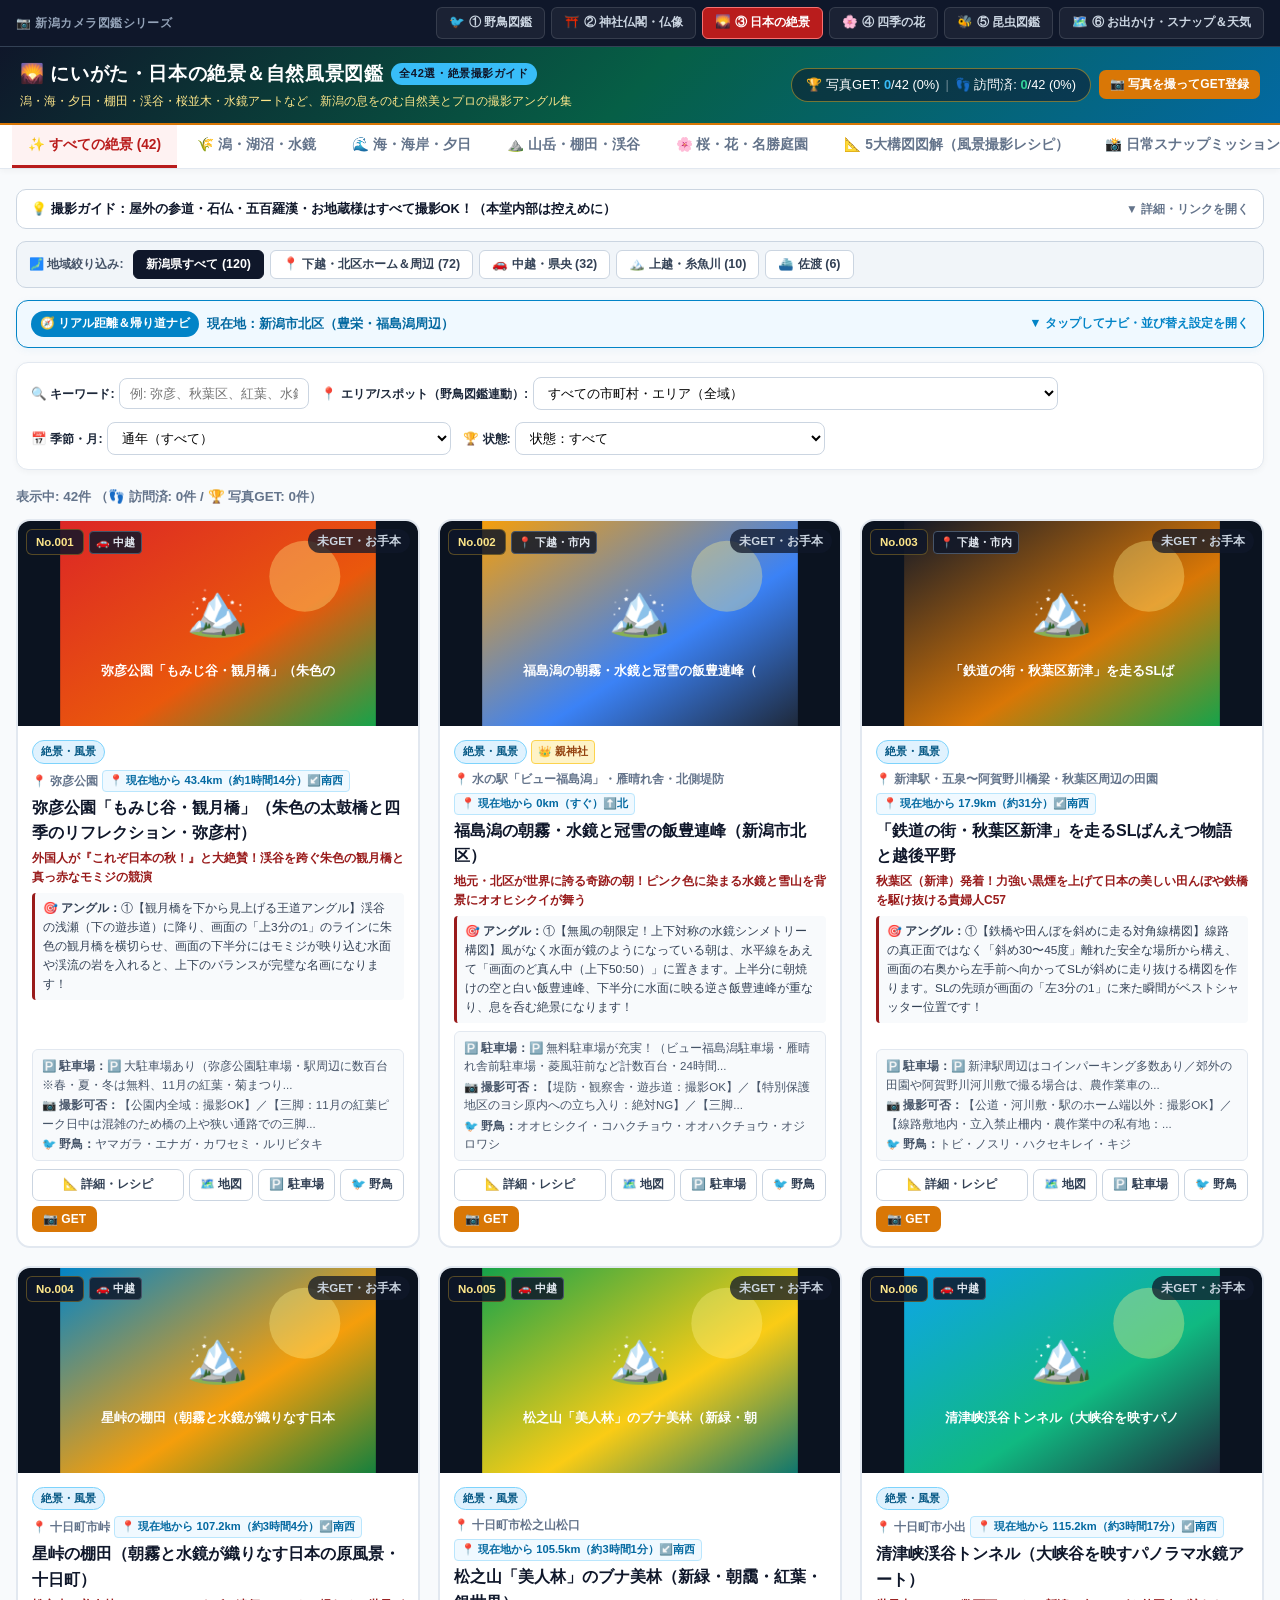
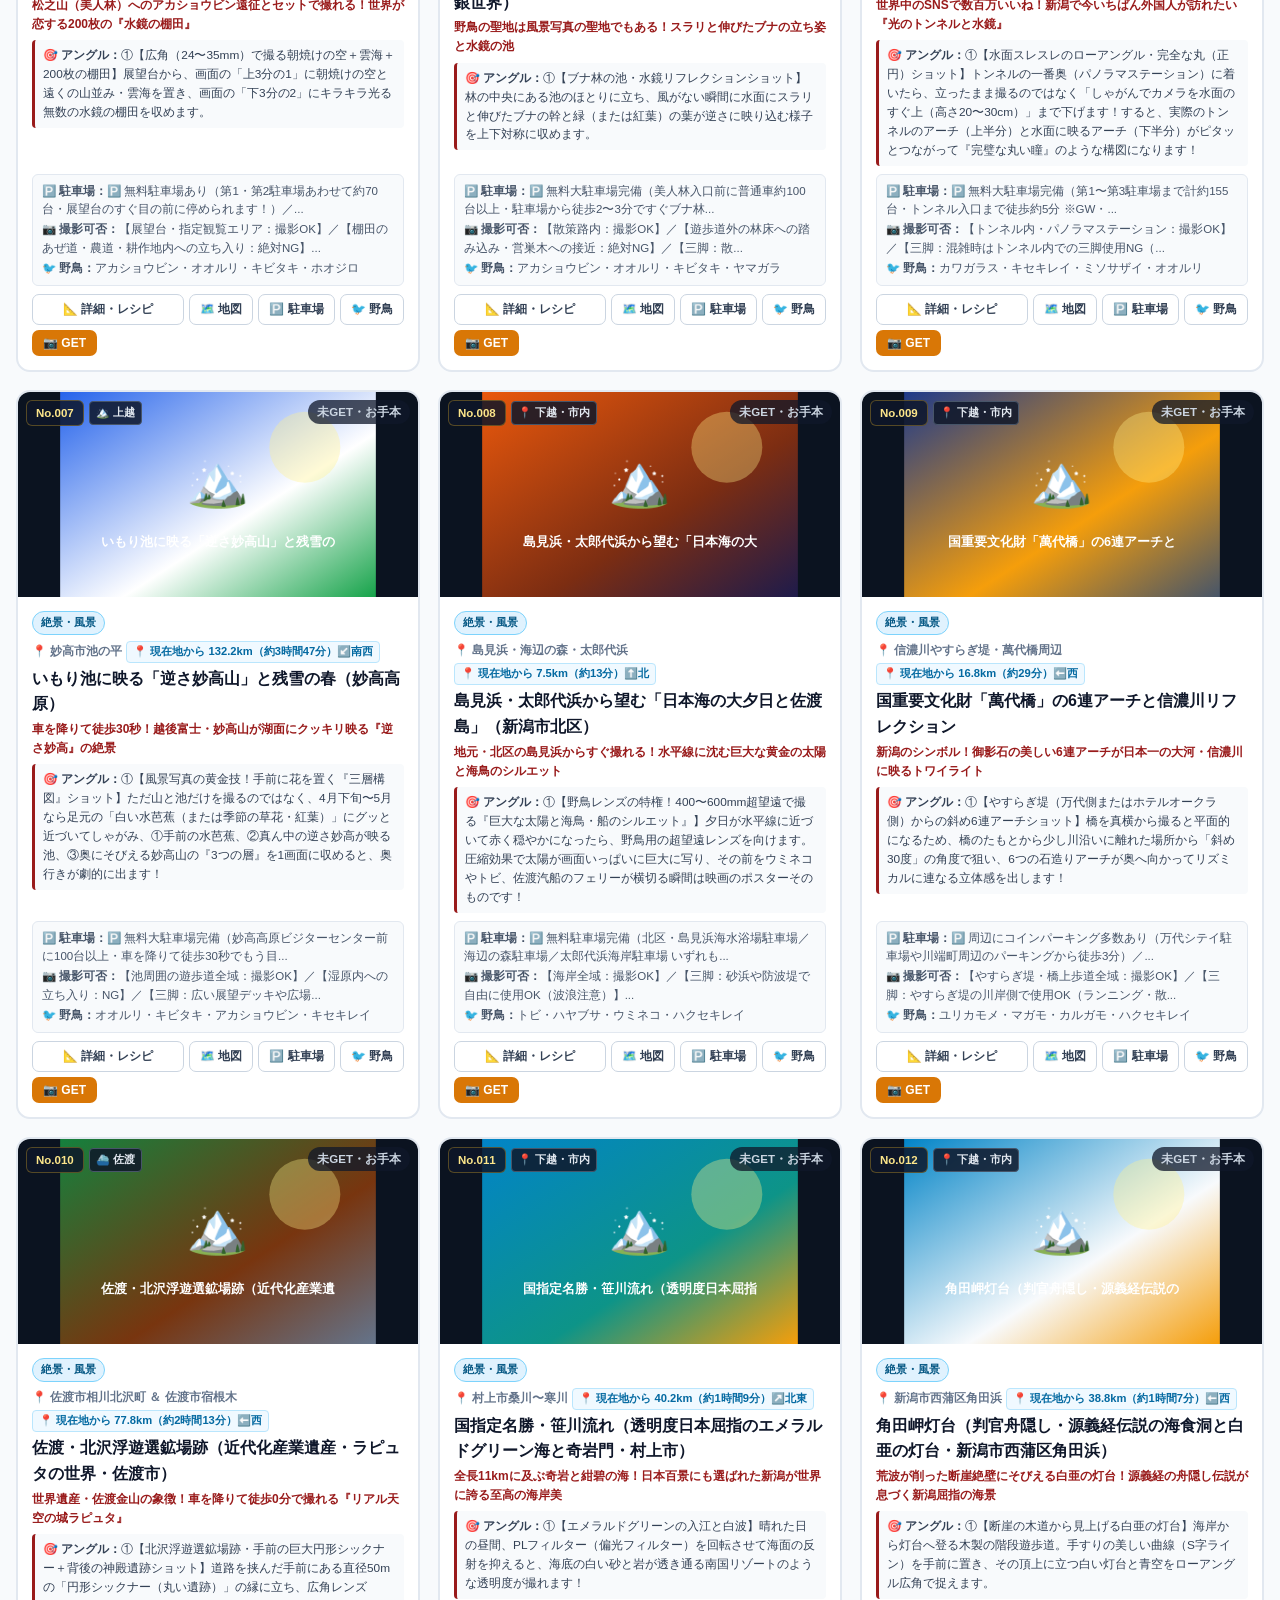
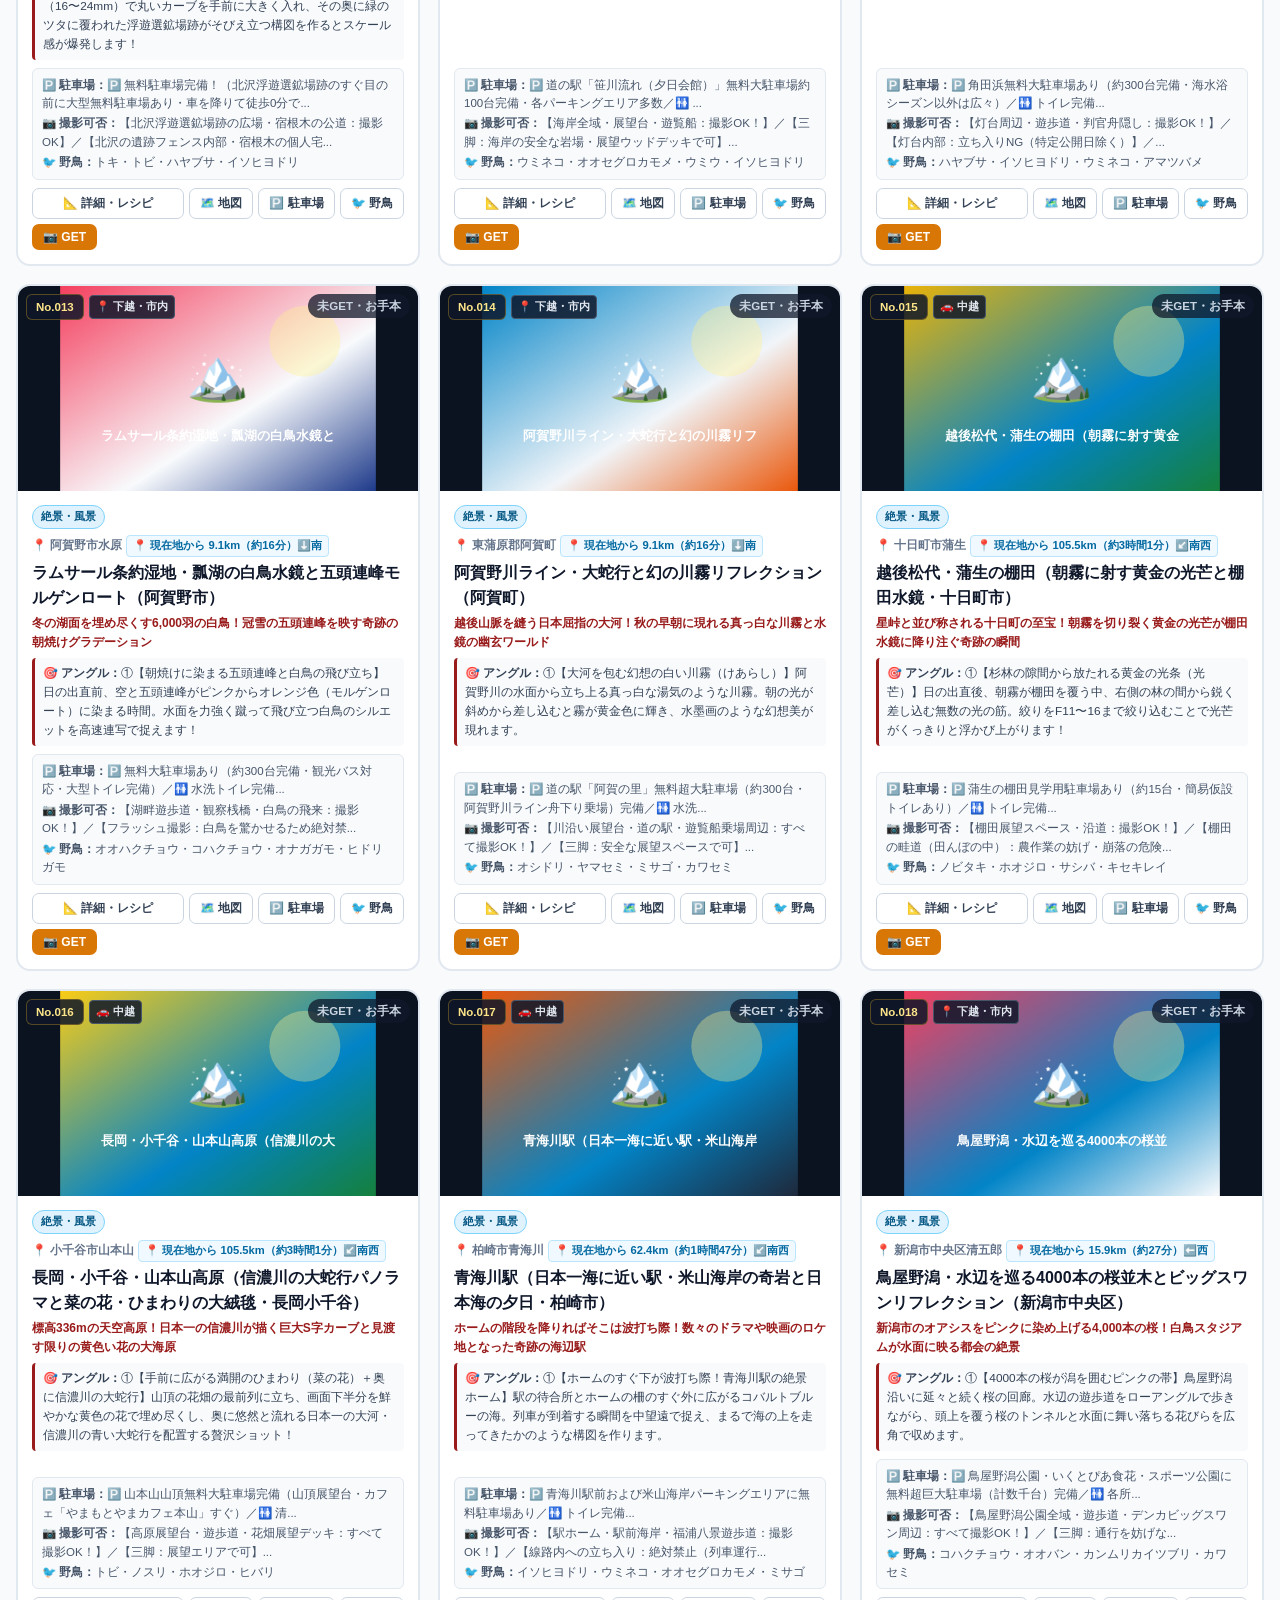
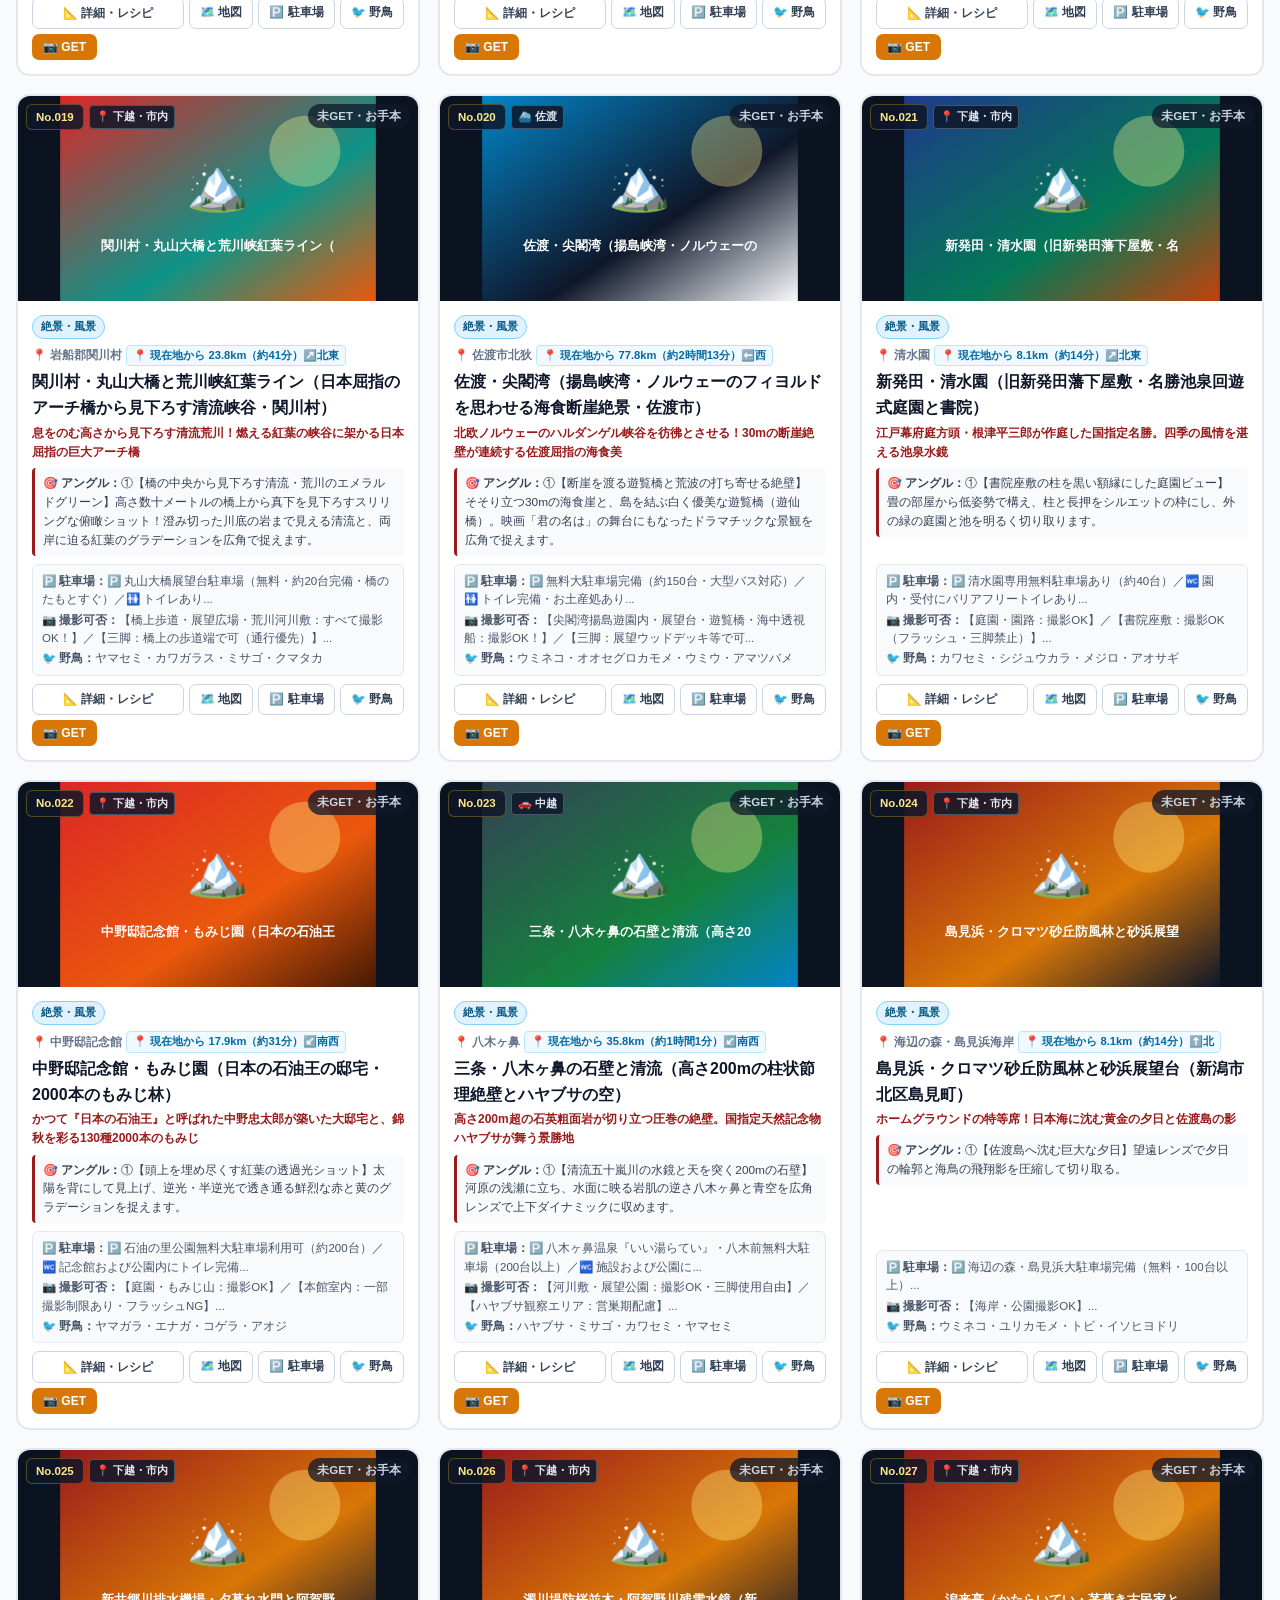
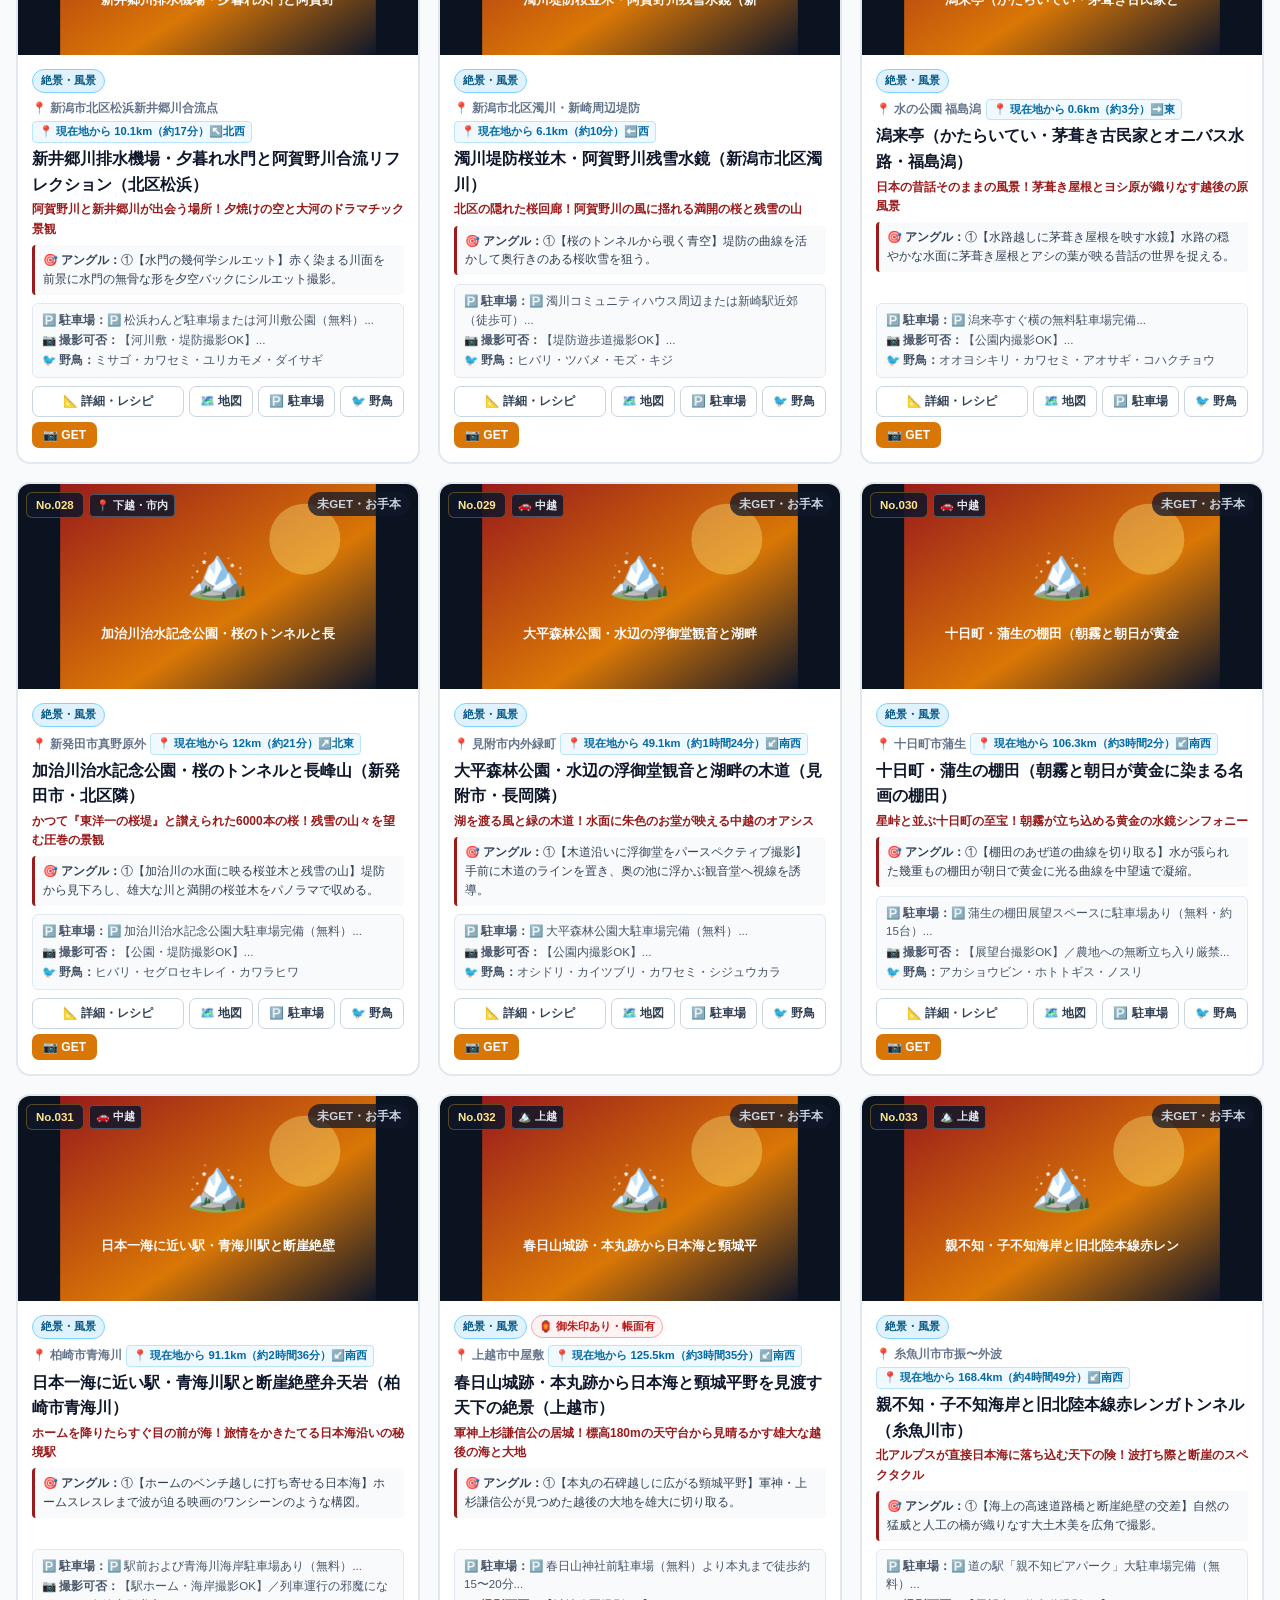
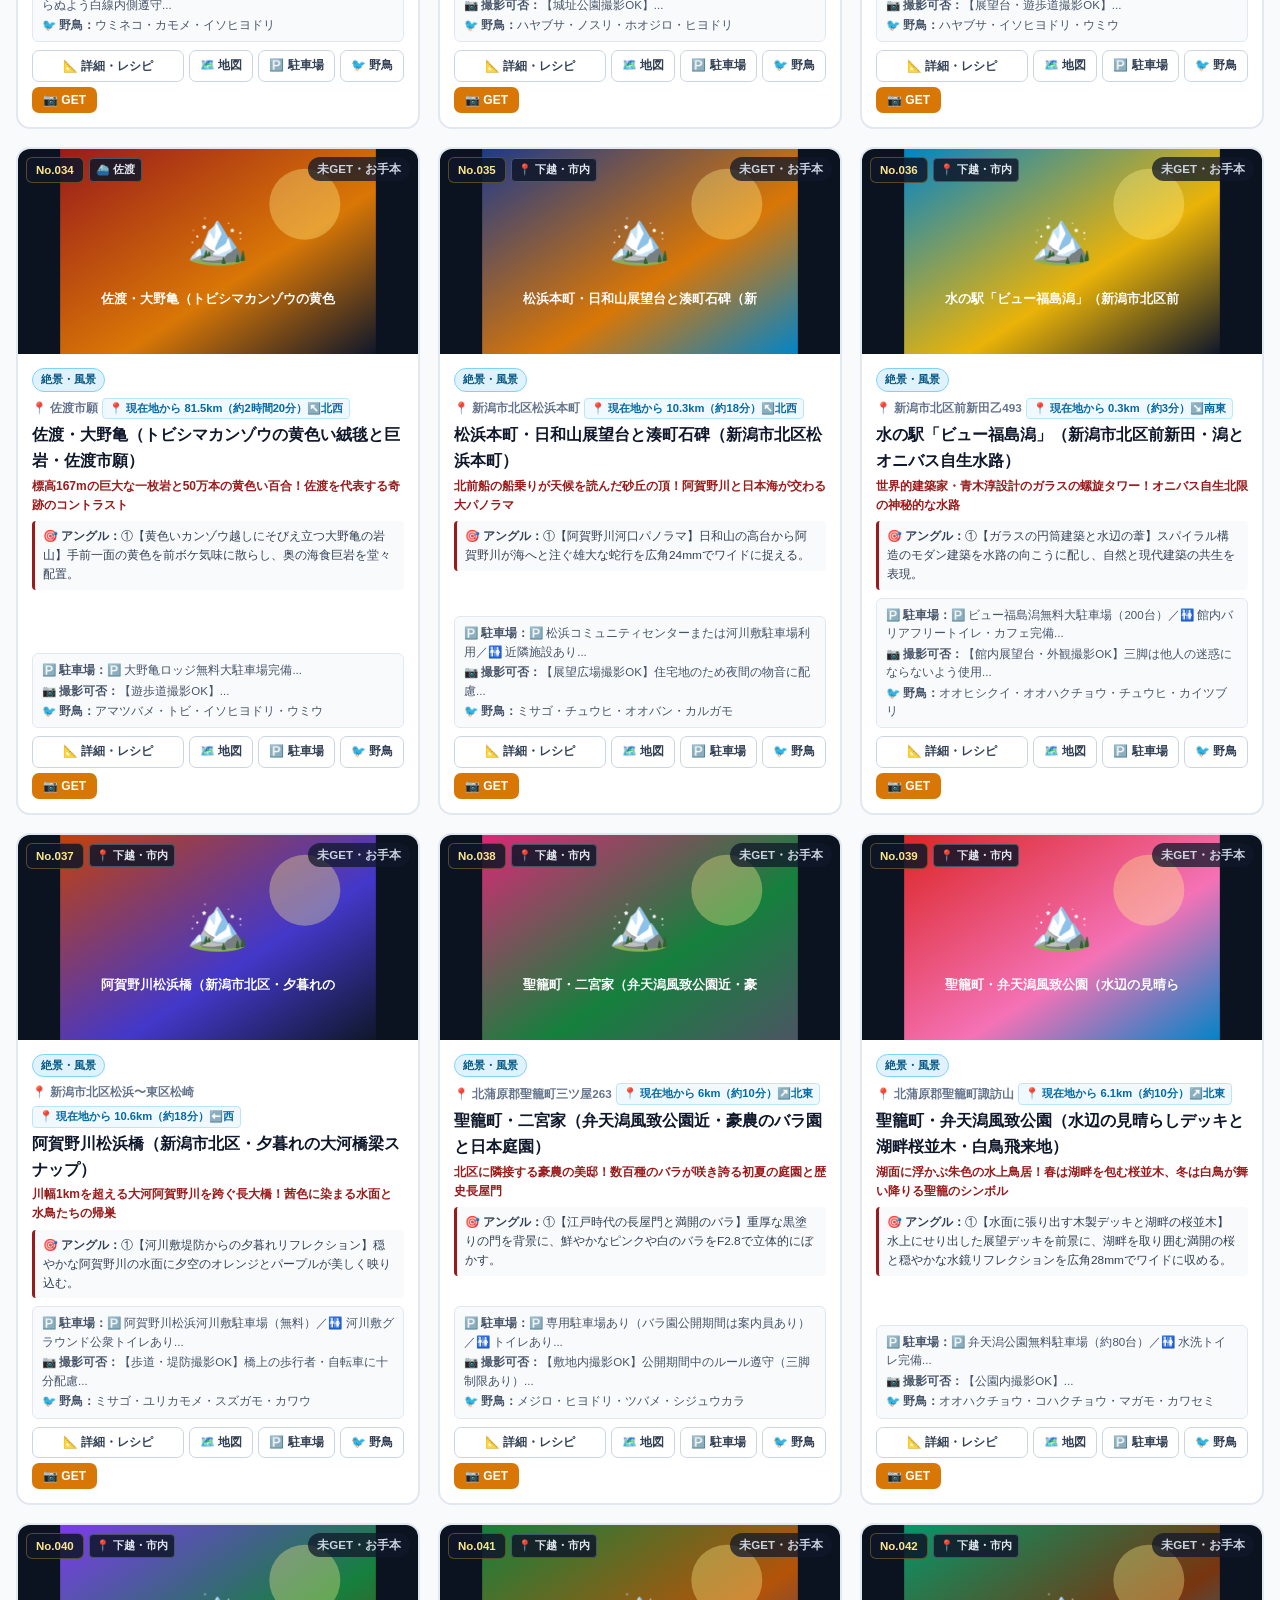
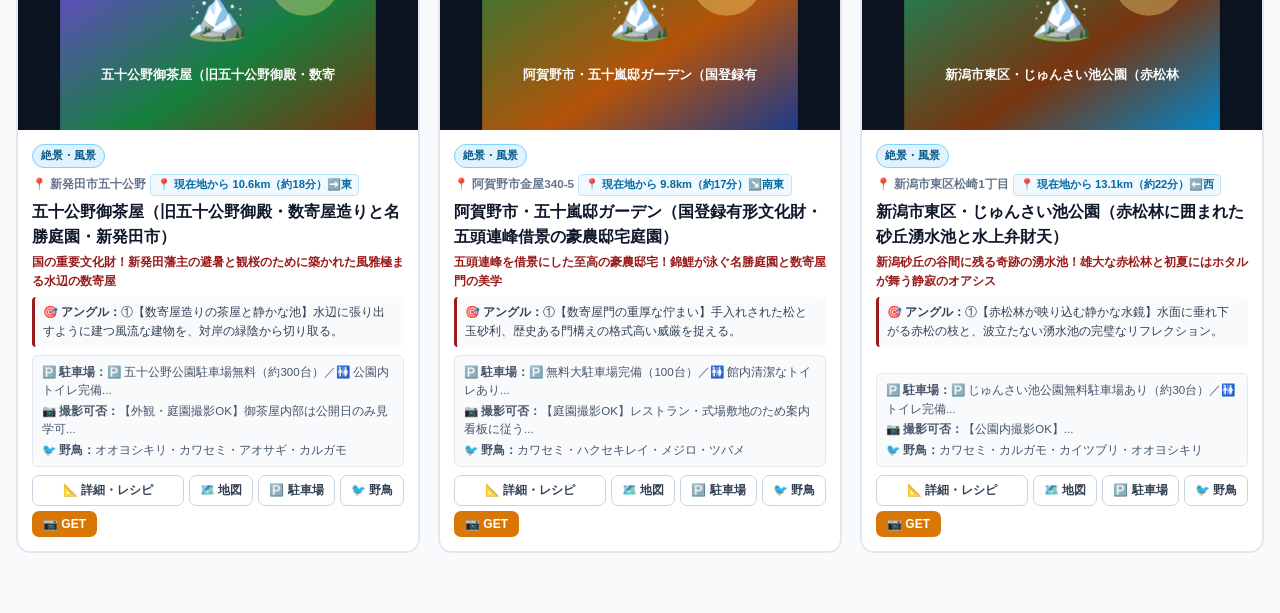
==== commit 45055670: "feat: Hide inbound & English SNS tags by default with secret toggle, remove composition badges from " ====
--- a/日本の絶景・風景図鑑/index.html
+++ b/日本の絶景・風景図鑑/index.html
@@ -694,6 +694,38 @@
       border: 1.5px solid #cbd5e1;
       padding: 6px 14px;
       border-radius: 99px;
+    }
+
+  
+    /* 秘密のクリエイター・海外SNS発信モード用スタイル */
+    .secret-sns-section {
+      display: none;
+    }
+    body.secret-sns-active .secret-sns-section {
+      display: block !important;
+      animation: fadeInSecret 0.3s ease-in-out;
+    }
+    @keyframes fadeInSecret {
+      from { opacity: 0; transform: translateY(-4px); }
+      to { opacity: 1; transform: translateY(0); }
+    }
+    .secret-toggle-btn {
+      cursor: pointer;
+      opacity: 0.2;
+      transition: opacity 0.2s, transform 0.2s;
+      user-select: none;
+      font-size: 0.85rem;
+      padding: 2px 6px;
+      border-radius: 4px;
+    }
+    .secret-toggle-btn:hover {
+      opacity: 0.8;
+      background: rgba(255,255,255,0.15);
+    }
+    body.secret-sns-active .secret-toggle-btn {
+      opacity: 1;
+      background: rgba(245, 158, 11, 0.2);
+      border: 1px solid #f59e0b;
     }
 
   </style>
@@ -1260,10 +1292,13 @@
       <div class="modal-header">
         <div>
           <span id="mdl-dexno" style="background:#fbbf24; color:#0f172a; font-weight:900; padding:2px 8px; border-radius:6px; font-size:0.78rem; margin-right:6px;">No.001</span>
-          <strong id="mdl-title" style="font-size:1.15rem;"></strong>
-          <div id="mdl-en-title" style="font-size:0.76rem; color:#fde68a;"></div>
+          <strong id="mdl-title" style="font-size:1.15rem; cursor:pointer;" onclick="JapanApp.handleTitleTripleClick()" title="タイトルを素早く3回タップすると秘密モード切替"></strong>
+          <div id="mdl-en-title" class="secret-sns-section" style="font-size:0.76rem; color:#fde68a;"></div>
         </div>
-        <button class="btn btn-outline btn-sm" onclick="JapanApp.closeDetailModal()">✕ 閉じる</button>
+        <div style="display:flex; align-items:center; gap:8px;">
+          <span class="secret-toggle-btn" onclick="JapanApp.toggleSecretSnsMode()" title="秘密の発信モード切替（あなた専用）">🔒</span>
+          <button class="btn btn-outline btn-sm" onclick="JapanApp.closeDetailModal()">✕ 閉じる</button>
+        </div>
       </div>
       <div id="mdl-body" class="modal-body"></div>
     </div>
@@ -2120,7 +2155,7 @@
                       : (it.category !== '絶景・風景' ? `<span style="font-size:0.68rem; background:#f1f5f9; color:#475569; border:1px solid #cbd5e1; padding:2px 7px; border-radius:99px; font-weight:700;">🗿 無人・秘境（写真特化）</span>` : '')
                     }
                   </div>
-                  <span style="font-size:0.68rem; background:#f8fafc; color:#475569; border:1px solid #e2e8f0; padding:2px 6px; border-radius:4px; font-weight:700;">📐 ${(it.compositionType || '三分割・額縁構図').split('＋')[0]}</span>
+                  
                 </div>
                 <div style="font-size:0.73rem; color:#64748b; font-weight:700; margin-bottom:3px; display:flex; align-items:center; gap:4px; flex-wrap:wrap;">
                   <span>📍 ${it.spotName ? it.spotName.split('（')[0] : (it.area || '新潟県')}</span>
@@ -2418,8 +2453,11 @@
           </div>
 
           <div class="info-grid">
-            <div class="info-card" style="background:#fffbeb; border-color:#fde68a;">
-              <h4>🌍 なぜ外国人がこの写真を見て「日本に行きたい！」と感動するのか？</h4>
+            <div class="info-card secret-sns-section" style="background:#fffbeb; border-color:#fde68a;">
+              <div style="display:flex; justify-content:space-between; align-items:center; margin-bottom:6px;">
+                <h4 style="margin:0;">🌍 なぜ外国人がこの写真を見て「日本に行きたい！」と感動するのか？</h4>
+                <span style="font-size:0.68rem; background:#fef3c7; color:#b45309; padding:1px 6px; border-radius:4px; font-weight:700;">㊙️ 自分専用・発信ヒント</span>
+              </div>
               <p>${item.inboundAppeal}</p>
             </div>
             <div class="info-card" style="background:#f0fdf4; border-color:#bbf7d0;">
@@ -2434,8 +2472,11 @@
               <p><strong>狙い目条件：</strong>${item.bestTimeWeather}</p>
               ${monthHtml}
             </div>
-            <div class="info-card">
-              <h4>🏷️ 海外発信・SNS用 英語キャプション＆ハッシュタグ</h4>
+            <div class="info-card secret-sns-section">
+              <div style="display:flex; justify-content:space-between; align-items:center; margin-bottom:6px;">
+                <h4 style="margin:0;">🏷️ 海外発信・SNS用 英語キャプション＆ハッシュタグ</h4>
+                <span style="font-size:0.68rem; background:#e0e7ff; color:#3730a3; padding:1px 6px; border-radius:4px; font-weight:700;">㊙️ 自分専用・コピペ用</span>
+              </div>
               <p style="font-family:monospace; background:#fff; padding:8px; border-radius:6px; border:1px solid #cbd5e1; margin-bottom:8px;">${item.englishTags}</p>
               <button class="btn btn-outline btn-sm" onclick="navigator.clipboard.writeText('${item.englishTags.replace(/'/g, "\\'")}'); alert('英語キャプション＆タグをコピーしました！');">📋 英語タグをコピー</button>
             </div>
@@ -2884,7 +2925,76 @@
         openDetailModal(itemId);
       }
 
+      // --- 秘密のクリエイター・海外SNS発信モード ---
+      let secretTapCount = 0;
+      let secretTapTimer = null;
+
+      function initSecretMode() {
+        const isSecret = localStorage.getItem('niigata_secret_sns_mode') === 'true';
+        if (isSecret) {
+          document.body.classList.add('secret-sns-active');
+        } else {
+          document.body.classList.remove('secret-sns-active');
+        }
+        updateSecretIcons();
+      }
+
+      function updateSecretIcons() {
+        const isActive = document.body.classList.contains('secret-sns-active');
+        document.querySelectorAll('.secret-toggle-btn').forEach(el => {
+          el.textContent = isActive ? '🔓' : '🔒';
+          el.title = isActive ? '【秘密モード中】タップで通常モード（非表示）に戻す' : '通常モード（タップまたはタイトル3回タップで秘密モードON）';
+        });
+      }
+
+      function toggleSecretSnsMode(explicitState) {
+        const current = document.body.classList.contains('secret-sns-active');
+        const next = explicitState !== undefined ? explicitState : !current;
+        if (next) {
+          document.body.classList.add('secret-sns-active');
+          localStorage.setItem('niigata_secret_sns_mode', 'true');
+          showToast('🔓【秘密モードON】海外SNS発信・インバウンド分析を表示しました');
+        } else {
+          document.body.classList.remove('secret-sns-active');
+          localStorage.setItem('niigata_secret_sns_mode', 'false');
+          showToast('🔒【通常モード】海外SNS発信・分析を非表示にしました');
+        }
+        updateSecretIcons();
+      }
+
+      function handleTitleTripleClick() {
+        secretTapCount++;
+        clearTimeout(secretTapTimer);
+        if (secretTapCount >= 3) {
+          secretTapCount = 0;
+          toggleSecretSnsMode();
+        } else {
+          secretTapTimer = setTimeout(() => {
+            secretTapCount = 0;
+          }, 500);
+        }
+      }
+
+      function showToast(msg) {
+        let toast = document.getElementById('secret-toast');
+        if (!toast) {
+          toast = document.createElement('div');
+          toast.id = 'secret-toast';
+          toast.style.cssText = 'position:fixed; bottom:24px; left:50%; transform:translateX(-50%); background:#0f172a; color:#f8fafc; padding:10px 18px; border-radius:99px; font-size:0.85rem; font-weight:700; z-index:99999; box-shadow:0 10px 25px rgba(0,0,0,0.3); pointer-events:none; transition:opacity 0.3s, transform 0.3s; opacity:0;';
+          document.body.appendChild(toast);
+        }
+        toast.textContent = msg;
+        toast.style.opacity = '1';
+        toast.style.transform = 'translateX(-50%) translateY(0)';
+        clearTimeout(toast._timer);
+        toast._timer = setTimeout(() => {
+          toast.style.opacity = '0';
+          toast.style.transform = 'translateX(-50%) translateY(10px)';
+        }, 2500);
+      }
+
       async function init() {
+        initSecretMode();
         await loadState();
         updateHeader();
         try {
@@ -3044,6 +3154,8 @@
         toggleSortByDistance,
         renderGrid,
         openDetailModal,
+        toggleSecretSnsMode,
+        handleTitleTripleClick,
         closeDetailModal,
         renderPhotoBook,
         loadCandidates,
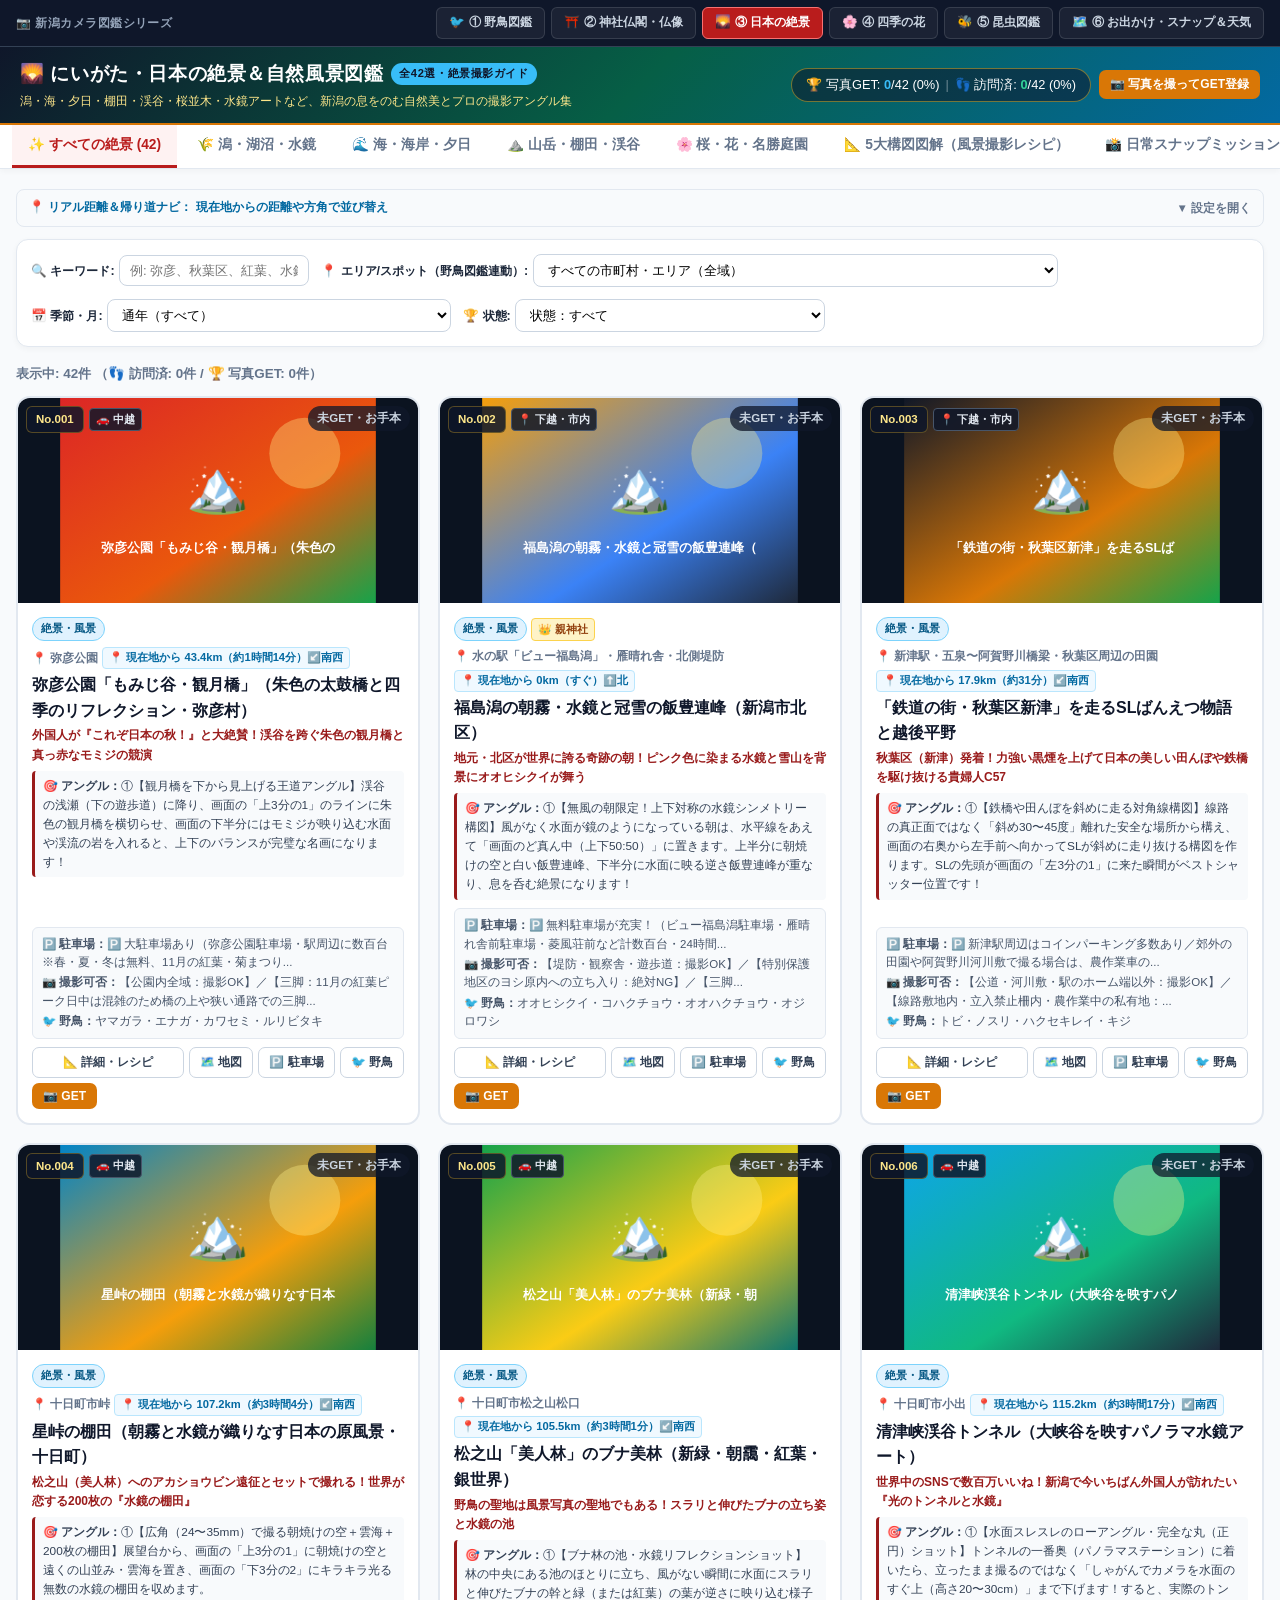
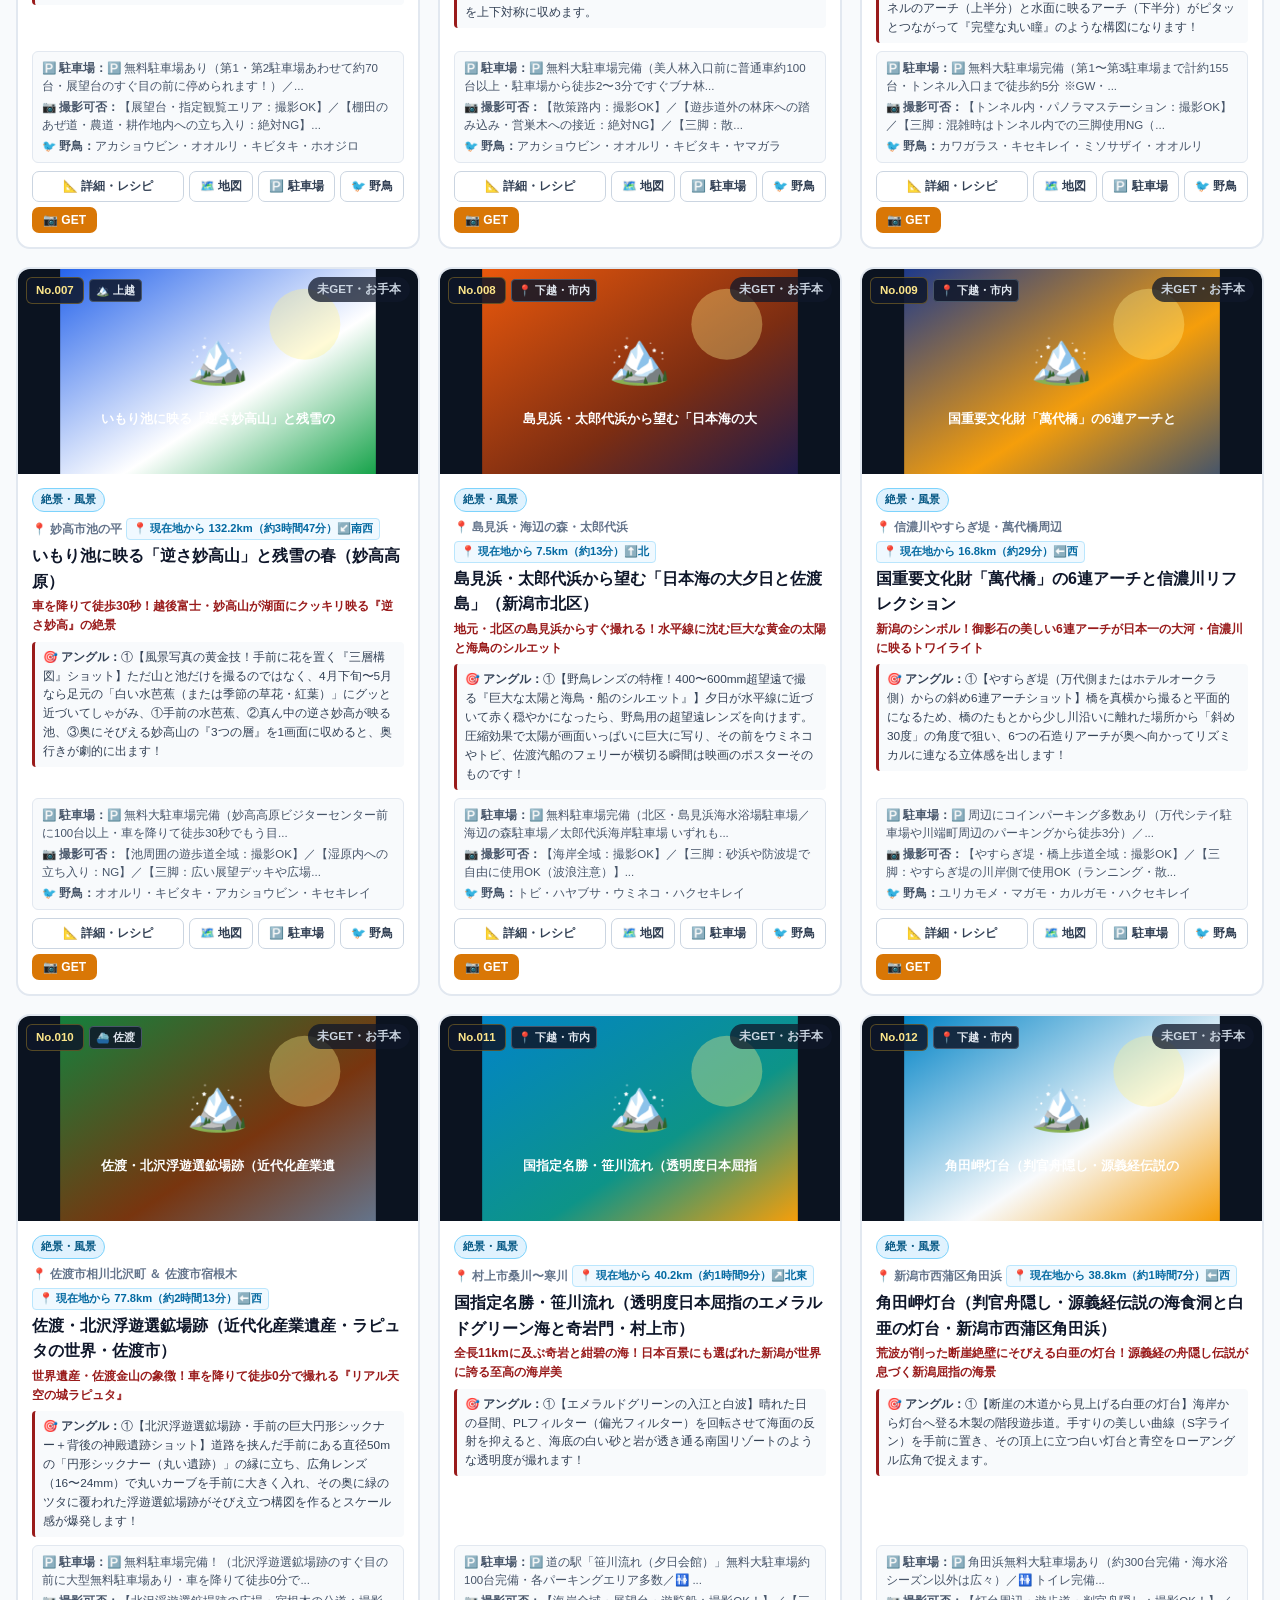
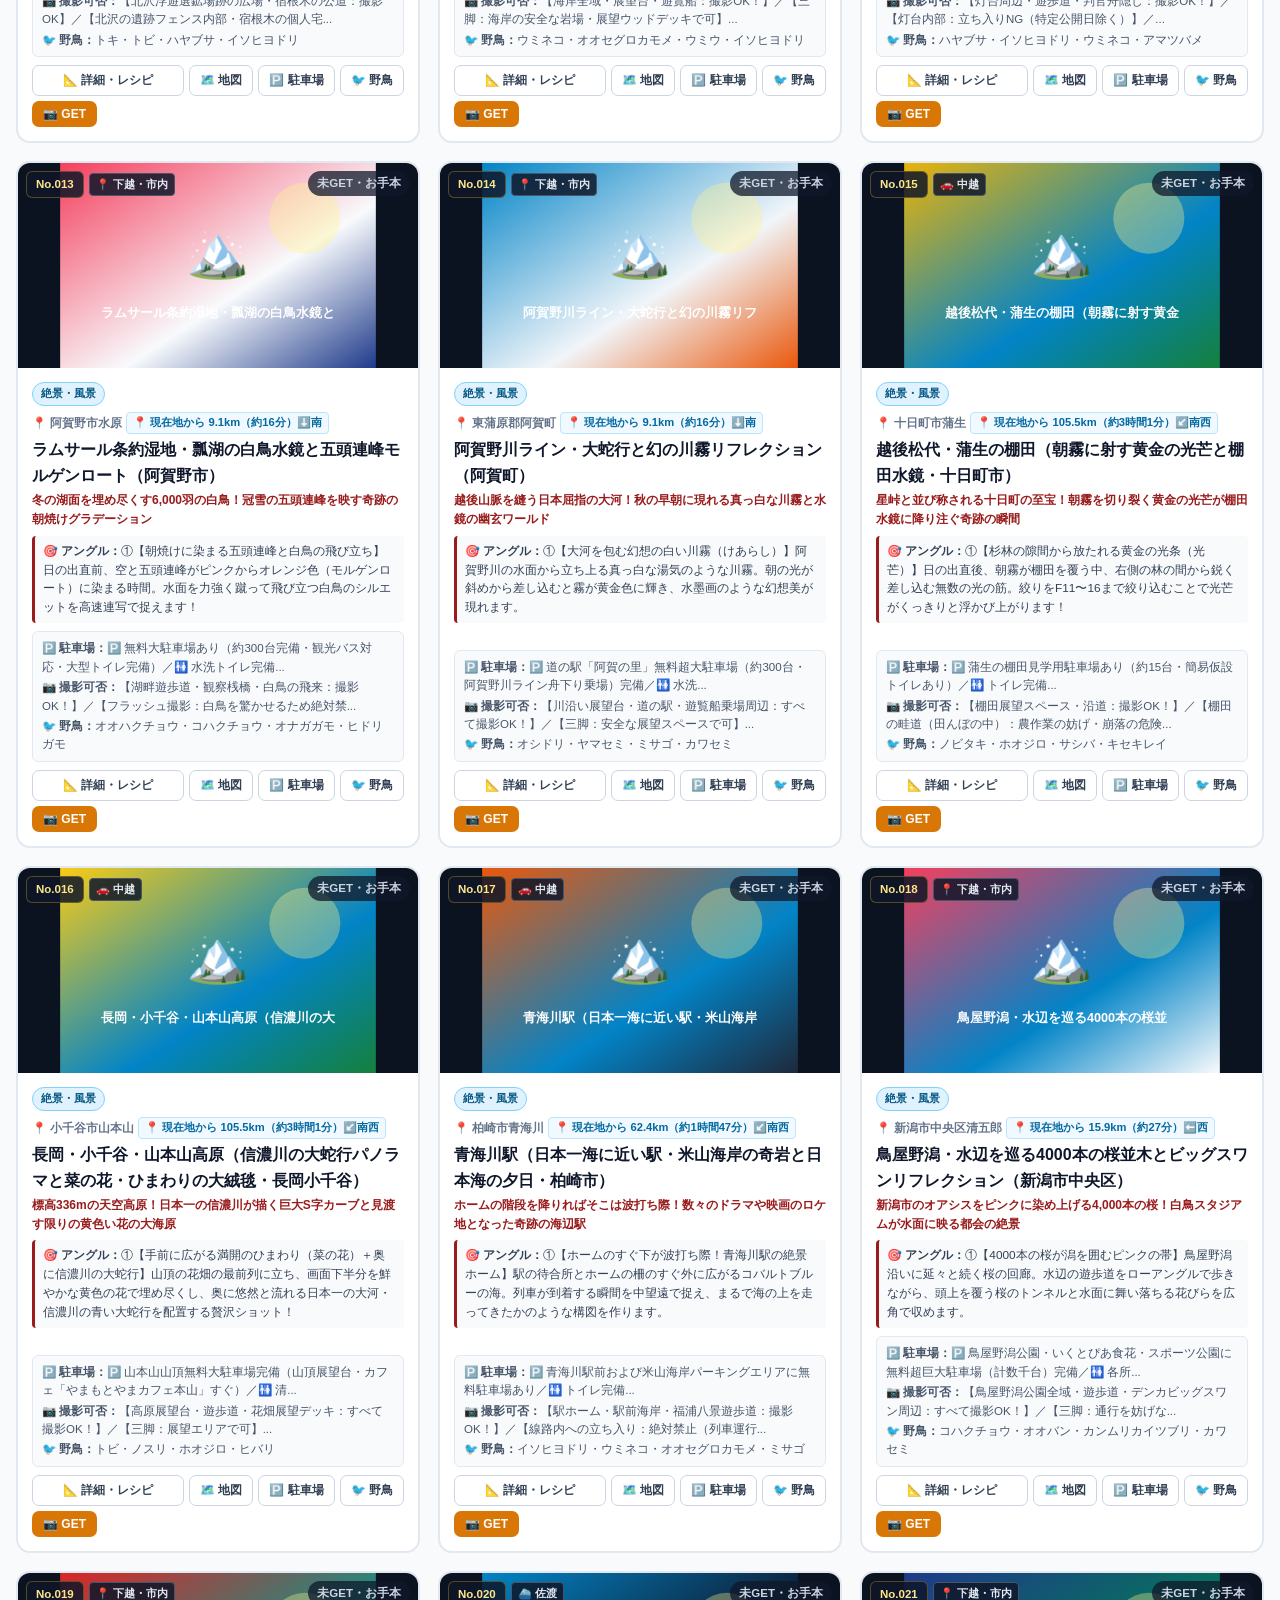
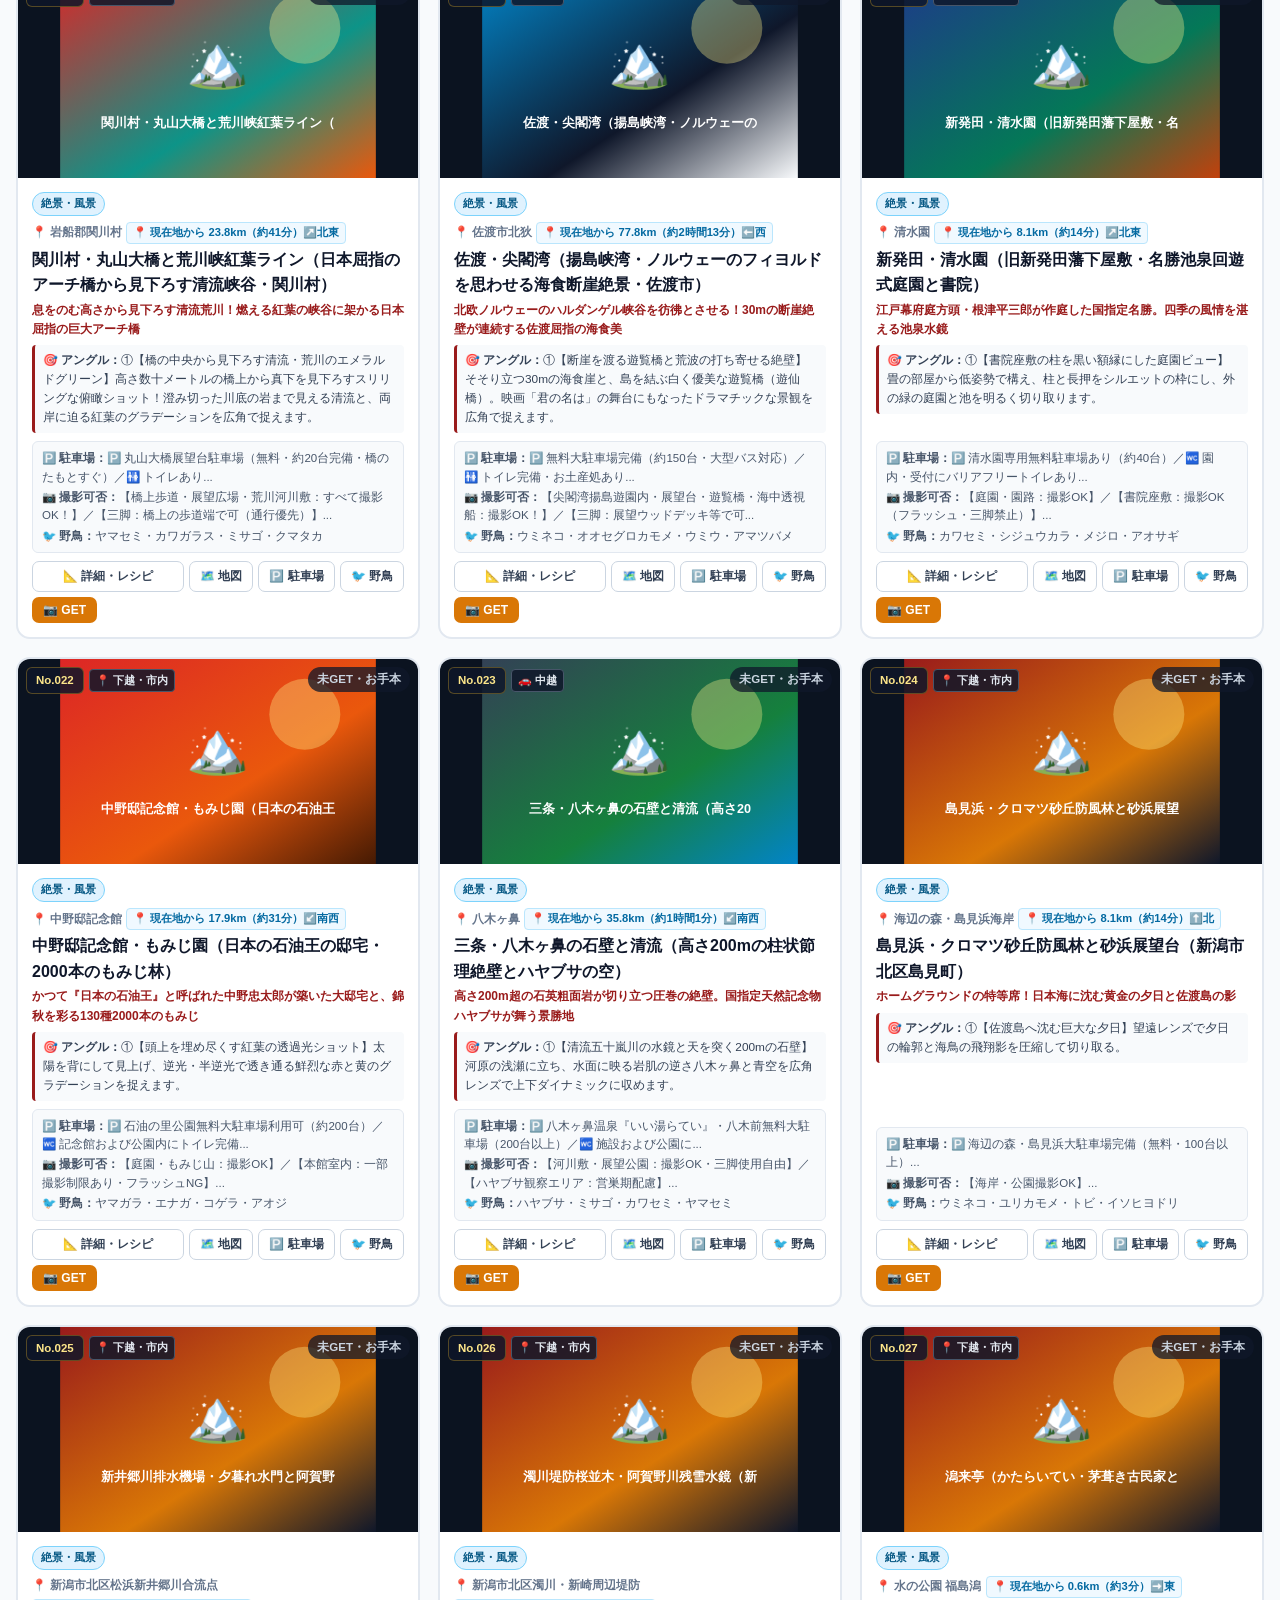
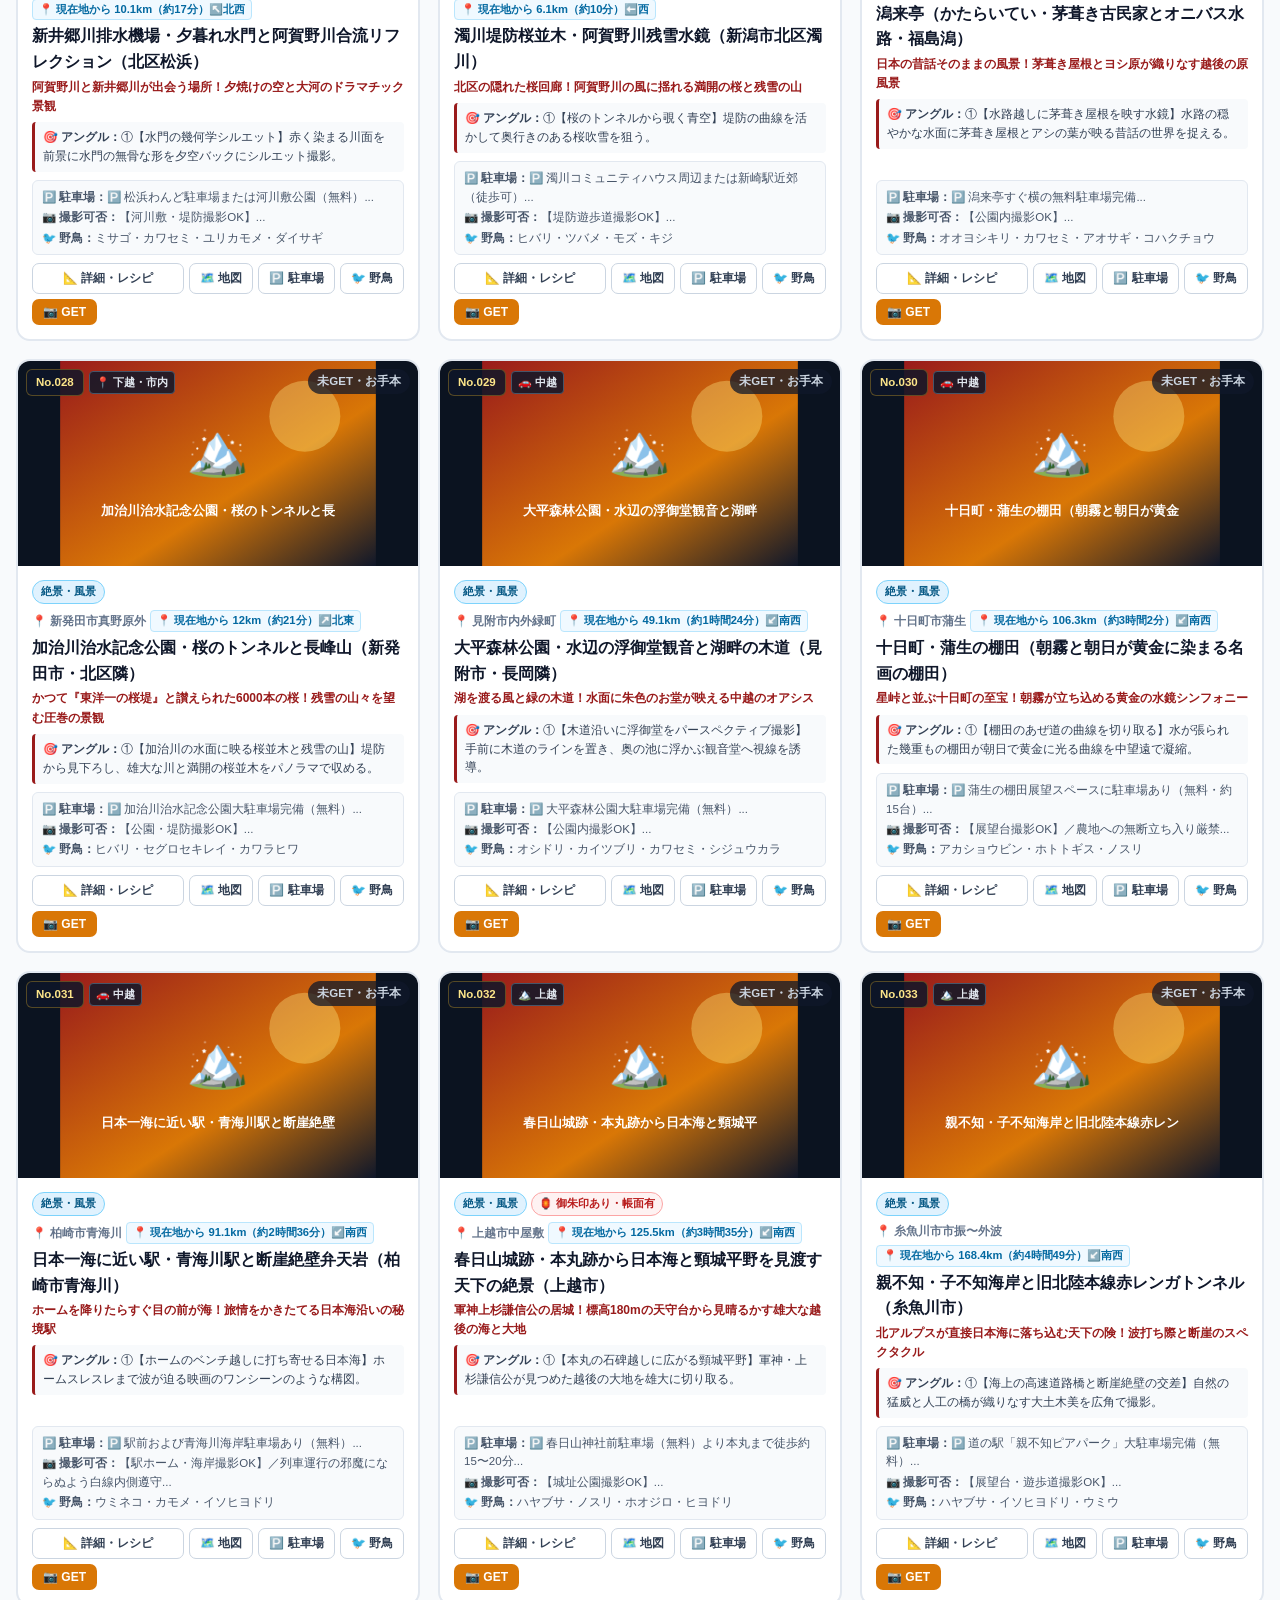
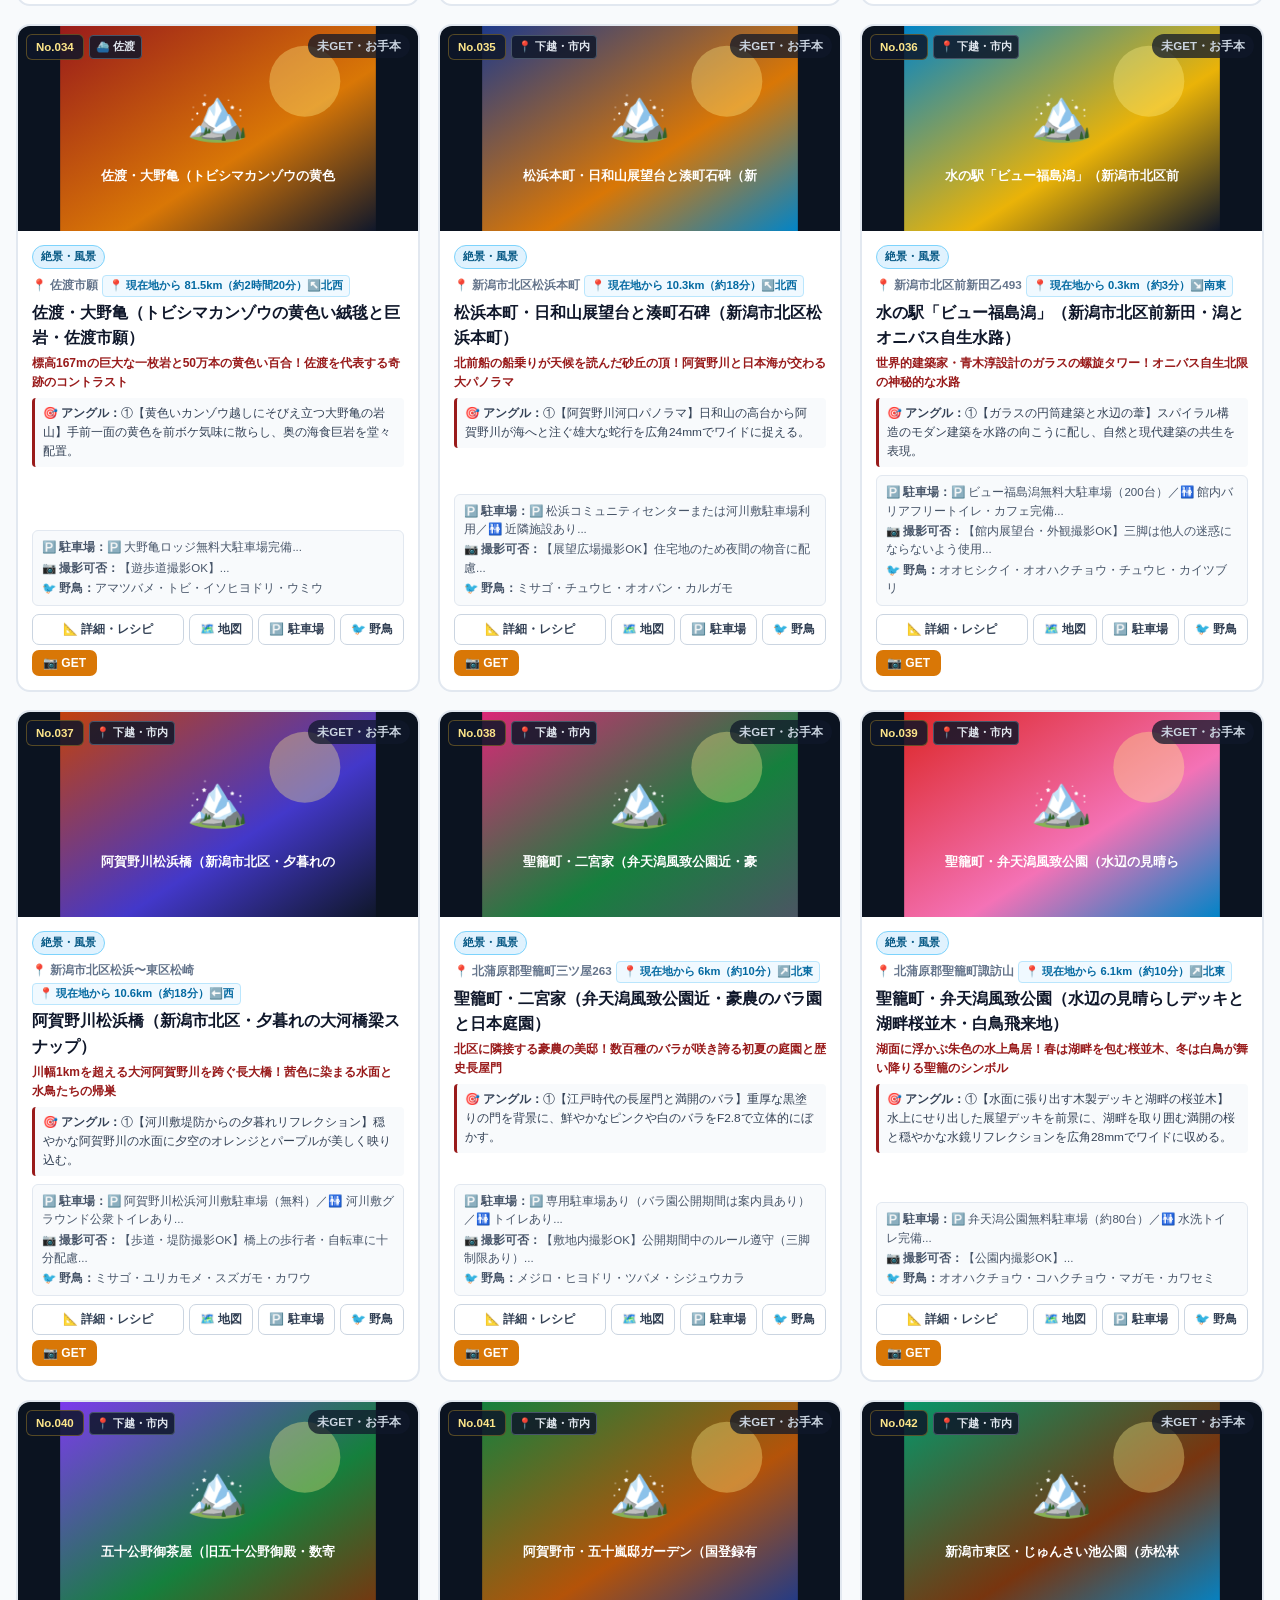
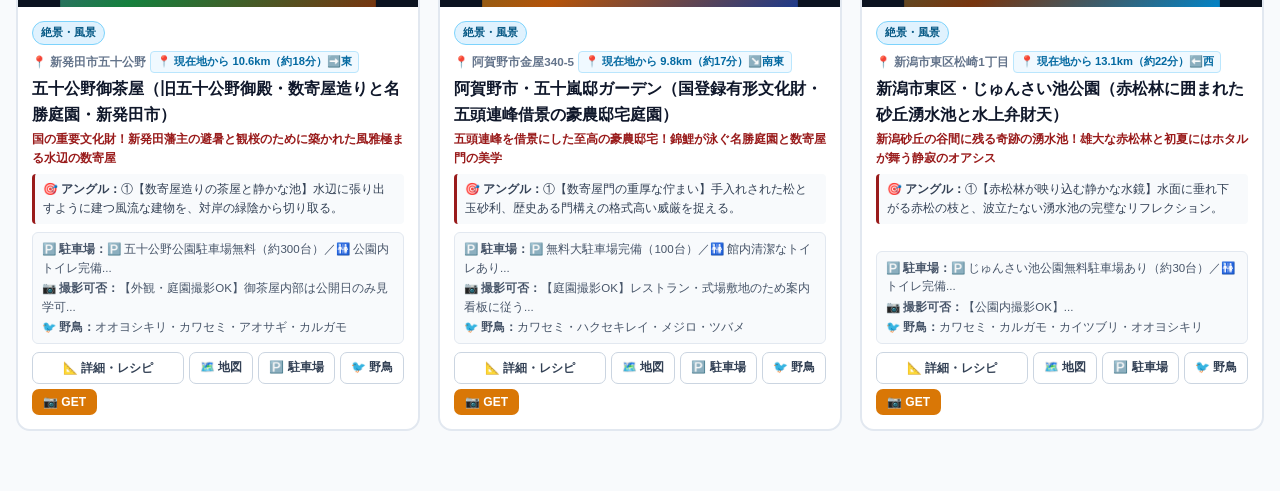
==== commit 87a6523c: "fix & refactor: Streamline top-level cluttered accordions and buttons, promote Buddha rank guide to " ====
--- a/日本の絶景・風景図鑑/index.html
+++ b/日本の絶景・風景図鑑/index.html
@@ -697,7 +697,7 @@
     }
 
   
-    /* 秘密のクリエイター・海外SNS発信モード用スタイル */
+    /* 秘密のクリエイター・海外SNS発信モード用スタイル（二重ロック安全仕様） */
     .secret-sns-section {
       display: none;
     }
@@ -709,23 +709,35 @@
       from { opacity: 0; transform: translateY(-4px); }
       to { opacity: 1; transform: translateY(0); }
     }
+    /* 通常時は鍵アイコン自体を完全非表示（押し間違いゼロ） */
     .secret-toggle-btn {
+      display: none !important;
+    }
+    /* タイトルをトリプルタップした時だけ半透明で静かに出現 */
+    body.secret-key-revealed .secret-toggle-btn {
+      display: inline-flex !important;
+      align-items: center;
+      justify-content: center;
       cursor: pointer;
-      opacity: 0.2;
-      transition: opacity 0.2s, transform 0.2s;
+      opacity: 0.45;
+      font-size: 0.9rem;
+      padding: 3px 8px;
+      border-radius: 6px;
+      background: rgba(255, 255, 255, 0.12);
+      border: 1px dashed rgba(255, 255, 255, 0.35);
       user-select: none;
-      font-size: 0.85rem;
-      padding: 2px 6px;
-      border-radius: 4px;
-    }
-    .secret-toggle-btn:hover {
-      opacity: 0.8;
-      background: rgba(255,255,255,0.15);
-    }
+      transition: opacity 0.2s, background 0.2s, transform 0.15s;
+    }
+    body.secret-key-revealed .secret-toggle-btn:hover {
+      opacity: 0.9;
+      background: rgba(255, 255, 255, 0.22);
+      transform: scale(1.05);
+    }
+    /* 解放時はゴールドに点灯 */
     body.secret-sns-active .secret-toggle-btn {
-      opacity: 1;
-      background: rgba(245, 158, 11, 0.2);
-      border: 1px solid #f59e0b;
+      opacity: 1 !important;
+      background: rgba(245, 158, 11, 0.25) !important;
+      border: 1px solid #f59e0b !important;
     }
 
   </style>
@@ -801,79 +813,36 @@
 
     <!-- ① 図鑑一覧セクション（all / 神社仏閣 / 絶景・風景） -->
     <section id="sec-dex-main">
-      <!-- 撮影マナー＆豆知識（スッキリ1行アコーディオン） -->
-      <details style="background:#fff; border:1px solid #cbd5e1; border-radius:10px; padding:9px 14px; margin-bottom:12px; font-size:0.8rem; color:#334155;">
-        <summary style="cursor:pointer; font-weight:700; color:#0f172a; display:flex; justify-content:space-between; align-items:center; list-style:none;">
-          <span>💡 <strong>撮影ガイド：</strong>屋外の参道・石仏・五百羅漢・お地蔵様はすべて撮影OK！（本堂内部は控えめに）</span>
-          <span style="font-size:0.74rem; color:#64748b; font-weight:600;">▼ 詳細・リンクを開く</span>
+      
+
+      <!-- 📍 GPS距離ナビ設定バー（コンパクト・1行展開） -->
+      <details id="gps-distance-nav-panel" style="background:#f8fafc; border:1px solid #e2e8f0; border-radius:8px; margin-bottom:12px; font-size:0.78rem;">
+        <summary style="padding:8px 12px; cursor:pointer; color:#0369a1; font-weight:700; display:flex; justify-content:space-between; align-items:center;">
+          <span>📍 <strong>リアル距離＆帰り道ナビ：</strong> 現在地からの距離や方角で並び替え</span>
+          <span style="font-size:0.72rem; color:#64748b;">▼ 設定を開く</span>
         </summary>
-        <div style="margin-top:8px; padding-top:8px; border-top:1px solid #e2e8f0; display:flex; justify-content:space-between; align-items:center; flex-wrap:wrap; gap:8px;">
-          <span style="color:#475569;">参道の石仏や小さな祠は、苔や木漏れ日と重なって味わい深い作品になります。地域順（下越→中越→上越→佐渡）で並んでいます。</span>
-          <div style="display:flex; gap:6px;">
-            <button class="btn btn-outline btn-sm" onclick="JapanApp.setCategory('仏像・石仏・小さなお宮')">🗿 石仏・古社20選を見る</button>
-            <button class="btn btn-outline btn-sm" onclick="JapanApp.setCategory('composition')">📐 5大構図の撮り方</button>
-          </div>
-        </div>
-      </details>
-
-      <!-- 地域クイック絞り込みバー -->
-      <div class="region-filter-bar">
-        <strong style="font-size:0.76rem; color:#475569; margin-right:4px;">🗾 地域絞り込み:</strong>
-        <button class="btn-region active" data-region="all" onclick="JapanApp.setRegionFilter('all')">新潟県すべて (120)</button>
-        <button class="btn-region" data-region="kaetsu" onclick="JapanApp.setRegionFilter('kaetsu')">📍 下越・北区ホーム＆周辺 (72)</button>
-        <button class="btn-region" data-region="chuetsu" onclick="JapanApp.setRegionFilter('chuetsu')">🚗 中越・県央 (32)</button>
-        <button class="btn-region" data-region="joetsu" onclick="JapanApp.setRegionFilter('joetsu')">🏔️ 上越・糸魚川 (10)</button>
-        <button class="btn-region" data-region="sado" onclick="JapanApp.setRegionFilter('sado')">⛴️ 佐渡 (6)</button>
-      </div>
-
-      <!-- 📍 GPS現在地 ＆ 「自宅・北区へ近づく寄り道ナビ」コントロールバー -->
-      <details id="geo-location-panel" style="background:#f0f9ff; border:1.5px solid #0284c7; border-radius:12px; margin-bottom:14px; box-shadow:0 2px 8px rgba(2,132,199,0.06); overflow:hidden;">
-        <summary style="display:flex; justify-content:space-between; align-items:center; flex-wrap:wrap; gap:8px; padding:10px 14px; cursor:pointer; font-size:0.84rem; font-weight:800; color:#0c4a6e; user-select:none;">
-          <div style="display:flex; align-items:center; gap:8px; flex-wrap:wrap;">
-            <span style="font-size:0.75rem; font-weight:800; background:#0284c7; color:#fff; padding:3px 9px; border-radius:99px;">🧭 リアル距離＆帰り道ナビ</span>
-            <span id="geo-status-summary" style="font-size:0.8rem; color:#0369a1; font-weight:700;">現在地：新潟市北区（豊栄・福島潟周辺）</span>
-          </div>
-          <span style="font-size:0.78rem; color:#0284c7; font-weight:700;">▼ タップしてナビ・並び替え設定を開く</span>
-        </summary>
-        <div style="padding:10px 14px 14px; border-top:1px dashed #bae6fd;">
-          <div style="display:flex; justify-content:space-between; align-items:center; flex-wrap:wrap; gap:10px; margin-bottom:10px;">
-            <strong id="geo-status-text" style="font-size:0.86rem; color:#0c4a6e;">現在地：新潟市北区（豊栄・福島潟周辺）</strong>
-            <div style="display:flex; gap:6px; flex-wrap:wrap;">
-              <button class="btn btn-primary btn-sm" onclick="JapanApp.requestCurrentGPS()">
-                📍 スマホの現在地（GPS）で更新
-              </button>
-              <button class="btn btn-outline btn-sm" id="btn-way-home" onclick="JapanApp.toggleWayHomeMode()">
-                🏠 自宅（北区）へ近づくスポットのみ表示
-              </button>
-            </div>
-          </div>
-
-          <div style="display:flex; align-items:center; gap:10px; flex-wrap:wrap; font-size:0.78rem; color:#334155;">
-            <span>📍 <strong>いま出先にいる場所を選択（手動変更）：</strong></span>
-            <select id="geo-preset-select" class="filter-select" style="font-size:0.78rem; padding:4px 8px;" onchange="JapanApp.setPresetLocation(this.value)">
-              <option value="home_kita">🏠 新潟市北区（豊栄・福島潟周辺）</option>
-              <option value="center_chuo">🏢 新潟市中央区（新潟駅・万代・古町）</option>
-              <option value="west_kounan">🌾 新潟市西区・江南区（内野・亀田）</option>
-              <option value="shibata_seiro">🏯 下越北東部：新発田・聖籠・胎内</option>
-              <option value="murakami_north">🌊 下越最北部：村上・笹川流れ</option>
-              <option value="agano_east">🦆 下越東部：阿賀野（瓢湖）・阿賀町</option>
-              <option value="akiha_niitsu">🍁 秋葉区・五泉（新津駅・秋葉公園・慈光寺）</option>
-              <option value="yahiko_shrine">⛩️ 弥彦・角田山（西蒲区・弥彦村）</option>
-              <option value="sanjo_kamo">🛠️ 県央：三条・加茂・燕（燕三条）</option>
-              <option value="nagaoka_st">🎆 中越：長岡・見附（長岡駅周辺）</option>
-              <option value="kashiwazaki_sea">🌊 中越沿岸：柏崎・出雲崎</option>
-              <option value="uonuma_tokamachi">🌾 魚沼・十日町（南魚沼・越後湯沢）</option>
-              <option value="joetsu_takada">🏔️ 上越：高田城址・直江津駅</option>
-              <option value="itoigawa_west">💎 上越西端：糸魚川・親不知</option>
-              <option value="sado_island">⛴️ 佐渡島（両津港・相川）</option>
-            </select>
-
-            <span style="margin-left:auto; display:flex; align-items:center; gap:6px;">
-              <strong>並び替え：</strong>
-              <button class="btn btn-sm btn-outline active" id="btn-sort-dist" onclick="JapanApp.toggleSortByDistance(true)">📍 現在地から近い順</button>
-              <button class="btn btn-sm btn-outline" id="btn-sort-region" onclick="JapanApp.toggleSortByDistance(false)">🗾 地域・番号順</button>
-            </span>
-          </div>
+        <div style="padding:10px 14px; border-top:1px solid #e2e8f0; background:#fff; display:flex; align-items:center; gap:8px; flex-wrap:wrap;">
+          <strong>現在地基準:</strong>
+          <select id="geo-custom-origin" class="filter-select" style="font-size:0.75rem; padding:3px 6px;" onchange="JapanApp.onGeoOriginChange(this.value)">
+            <option value="current">📍 GPS現在地を取得（スマホ・PCの現在位置）</option>
+            <option value="kitaku_toyosaka" selected>★ 北区：豊栄駅・福島潟周辺（ホーム）</option>
+            <option value="niigata_station">★ 中央区：新潟駅万代口・萬代橋周辺</option>
+            <option value="niizaki">★ 北区：新崎・阿賀野川河口周辺</option>
+            <option value="akiha_niitsu">★ 秋葉区：新津駅・新津丘陵周辺</option>
+            <option value="yahiko">★ 西蒲・弥彦：弥彦神社・角田山麓</option>
+            <option value="shibata">★ 下越：新発田駅・五十公野周辺</option>
+            <option value="nagaoka_center">★ 中越：長岡駅・信濃川周辺</option>
+            <option value="sanjo_tsubame">★ 県央：燕三条駅・弥彦山麓</option>
+            <option value="uonuma_tokamachi">★ 魚沼・十日町（南魚沼・越後湯沢）</option>
+            <option value="joetsu_takada">★ 上越：高田城址・直江津駅</option>
+            <option value="itoigawa_west">★ 上越西端：糸魚川・親不知</option>
+            <option value="sado_island">★ 佐渡島（両津港・相川）</option>
+          </select>
+          <span style="margin-left:auto; display:flex; align-items:center; gap:6px;">
+            <strong>並び順:</strong>
+            <button class="btn btn-sm btn-outline active" id="btn-sort-dist" onclick="JapanApp.toggleSortByDistance(true)">📍 近い順</button>
+            <button class="btn btn-sm btn-outline" id="btn-sort-region" onclick="JapanApp.toggleSortByDistance(false)">🗾 番号順</button>
+          </span>
         </div>
       </details>
 
@@ -1726,62 +1695,44 @@
 
       function setCategory(cat) {
         currentCat = cat;
+
         document.querySelectorAll(".cat-tab").forEach(b => {
           b.classList.toggle("active", b.dataset.cat === cat);
         });
 
         const secDex = document.getElementById("sec-dex-main");
         const secComp = document.getElementById("sec-composition-guide");
-        const secLineage = document.getElementById("sec-lineage-guide");
         const secPb = document.getElementById("sec-photobook");
         const secSuite = document.getElementById("sec-enjoy-suite");
         const secMission = document.getElementById("sec-snap-missions");
 
+        if (secDex) secDex.style.display = "none";
+        if (secComp) secComp.style.display = "none";
+        if (secPb) secPb.style.display = "none";
+        if (secSuite) secSuite.style.display = "none";
         if (secMission) secMission.style.display = "none";
 
-        if (cat === "lineage") {
-          secDex.style.display = "none";
-          secComp.style.display = "none";
-          secPb.style.display = "none";
-          if (secSuite) secSuite.style.display = "none";
-          if (secLineage) {
-            secLineage.style.display = "block";
-            renderLineageTree();
+        if (cat === "composition") {
+          if (secComp) secComp.style.display = "block";
+          window.scrollTo({ top: 0, behavior: "smooth" });
+        } else if (cat === "missions") {
+          if (secMission) {
+            secMission.style.display = "block";
+            renderSnapMissions();
           }
-        } else if (cat === "composition") {
-          if (secLineage) secLineage.style.display = "none";
-          secDex.style.display = "none";
-          secComp.style.display = "block";
-          secPb.style.display = "none";
-          if (secSuite) secSuite.style.display = "none";
+          window.scrollTo({ top: 0, behavior: "smooth" });
         } else if (cat === "photobook") {
-          secDex.style.display = "none";
-          secComp.style.display = "none";
-          secPb.style.display = "block";
-          if (secSuite) secSuite.style.display = "none";
-          renderPhotoBook();
-          if (secLineage) secLineage.style.display = "none";
-        } else if (cat === "goshuin_book" || cat === "suite") {
-          secDex.style.display = "none";
-          secComp.style.display = "none";
-          secPb.style.display = "none";
-          if (secSuite) {
-            secSuite.style.display = "block";
-            if (window.CameraEnjoySuite) {
-              window.CameraEnjoySuite.renderSuiteMain("goshuin");
-            }
+          if (secPb) {
+            secPb.style.display = "block";
+            renderPhotoBook();
           }
+          window.scrollTo({ top: 0, behavior: "smooth" });
         } else {
-          secDex.style.display = "block";
-          secComp.style.display = "none";
-          secPb.style.display = "none";
-          if (secSuite) secSuite.style.display = "none";
-          if (secLineage) secLineage.style.display = "none";
+          if (secDex) secDex.style.display = "block";
           renderGrid();
         }
       }
 
-      
       function setRegionFilter(region) {
         currentRegion = region;
         document.querySelectorAll('.btn-region').forEach(btn => {
@@ -2516,6 +2467,7 @@
       }
 
       function closeDetailModal() {
+        lockAndHideSecretKey();
         document.getElementById("modal-detail").classList.remove("open");
       }
 
@@ -2925,54 +2877,57 @@
         openDetailModal(itemId);
       }
 
-      // --- 秘密のクリエイター・海外SNS発信モード ---
+      // --- 秘密のクリエイター・海外SNS発信モード（二重ロック安全仕様） ---
       let secretTapCount = 0;
       let secretTapTimer = null;
-
-      function initSecretMode() {
-        const isSecret = localStorage.getItem('niigata_secret_sns_mode') === 'true';
-        if (isSecret) {
-          document.body.classList.add('secret-sns-active');
-        } else {
-          document.body.classList.remove('secret-sns-active');
-        }
-        updateSecretIcons();
-      }
 
       function updateSecretIcons() {
         const isActive = document.body.classList.contains('secret-sns-active');
         document.querySelectorAll('.secret-toggle-btn').forEach(el => {
           el.textContent = isActive ? '🔓' : '🔒';
-          el.title = isActive ? '【秘密モード中】タップで通常モード（非表示）に戻す' : '通常モード（タップまたはタイトル3回タップで秘密モードON）';
+          el.title = isActive ? '【解放中】タップすると施錠して非表示に戻します' : '【半透明キー】タップすると秘密の発信モードを解放します';
         });
       }
 
-      function toggleSecretSnsMode(explicitState) {
-        const current = document.body.classList.contains('secret-sns-active');
-        const next = explicitState !== undefined ? explicitState : !current;
-        if (next) {
-          document.body.classList.add('secret-sns-active');
-          localStorage.setItem('niigata_secret_sns_mode', 'true');
-          showToast('🔓【秘密モードON】海外SNS発信・インバウンド分析を表示しました');
-        } else {
-          document.body.classList.remove('secret-sns-active');
-          localStorage.setItem('niigata_secret_sns_mode', 'false');
-          showToast('🔒【通常モード】海外SNS発信・分析を非表示にしました');
-        }
-        updateSecretIcons();
-      }
-
+      // ステップ1: タイトルを素早く3回連続タップで「半透明の鍵」を静かに出現（または完全施錠）
       function handleTitleTripleClick() {
         secretTapCount++;
         clearTimeout(secretTapTimer);
         if (secretTapCount >= 3) {
           secretTapCount = 0;
-          toggleSecretSnsMode();
+          const isRevealed = document.body.classList.contains('secret-key-revealed');
+          if (!isRevealed) {
+            // 半透明の鍵マークを静かに出現（目立つ通知は出さない安全設計）
+            document.body.classList.add('secret-key-revealed');
+            updateSecretIcons();
+          } else {
+            // もう一度トリプルタップすると完全施錠して鍵も消滅
+            lockAndHideSecretKey();
+          }
         } else {
           secretTapTimer = setTimeout(() => {
             secretTapCount = 0;
           }, 500);
         }
+      }
+
+      // ステップ2: 半透明の鍵を押して本解放（または施錠）
+      function toggleSecretSnsMode() {
+        const isActive = document.body.classList.contains('secret-sns-active');
+        if (!isActive) {
+          document.body.classList.add('secret-sns-active');
+          showToast('🔓【秘密モード解放】海外発信・SNSタグを表示しました');
+        } else {
+          document.body.classList.remove('secret-sns-active');
+          showToast('🔒 海外発信・SNSタグを施錠（非表示）にしました');
+        }
+        updateSecretIcons();
+      }
+
+      // 完全施錠（鍵アイコンも完全に消す）
+      function lockAndHideSecretKey() {
+        document.body.classList.remove('secret-key-revealed', 'secret-sns-active');
+        updateSecretIcons();
       }
 
       function showToast(msg) {
@@ -2994,7 +2949,6 @@
       }
 
       async function init() {
-        initSecretMode();
         await loadState();
         updateHeader();
         try {
@@ -3019,14 +2973,15 @@
           if (viewParam === "suite") {
             setCategory("suite");
             const sub = params.get("sub");
-            if (sub && window.CameraEnjoySuite) {
-              window.CameraEnjoySuite.renderSuiteMain(sub);
+            if (sub && ["birds", "shrines", "flora", "insects", "outfit"].includes(sub)) {
+              setTimeout(() => switchSuiteTab(sub), 50);
             }
             return;
           }
         } catch (_) {}
         renderGrid();
       }
+
 
       function copyRecipePrompt(itemId, idx) {
         const item = window.JAPAN_BEAUTY_DEX.find(x => x.id === itemId);
@@ -3156,6 +3111,7 @@
         openDetailModal,
         toggleSecretSnsMode,
         handleTitleTripleClick,
+        lockAndHideSecretKey,
         closeDetailModal,
         renderPhotoBook,
         loadCandidates,
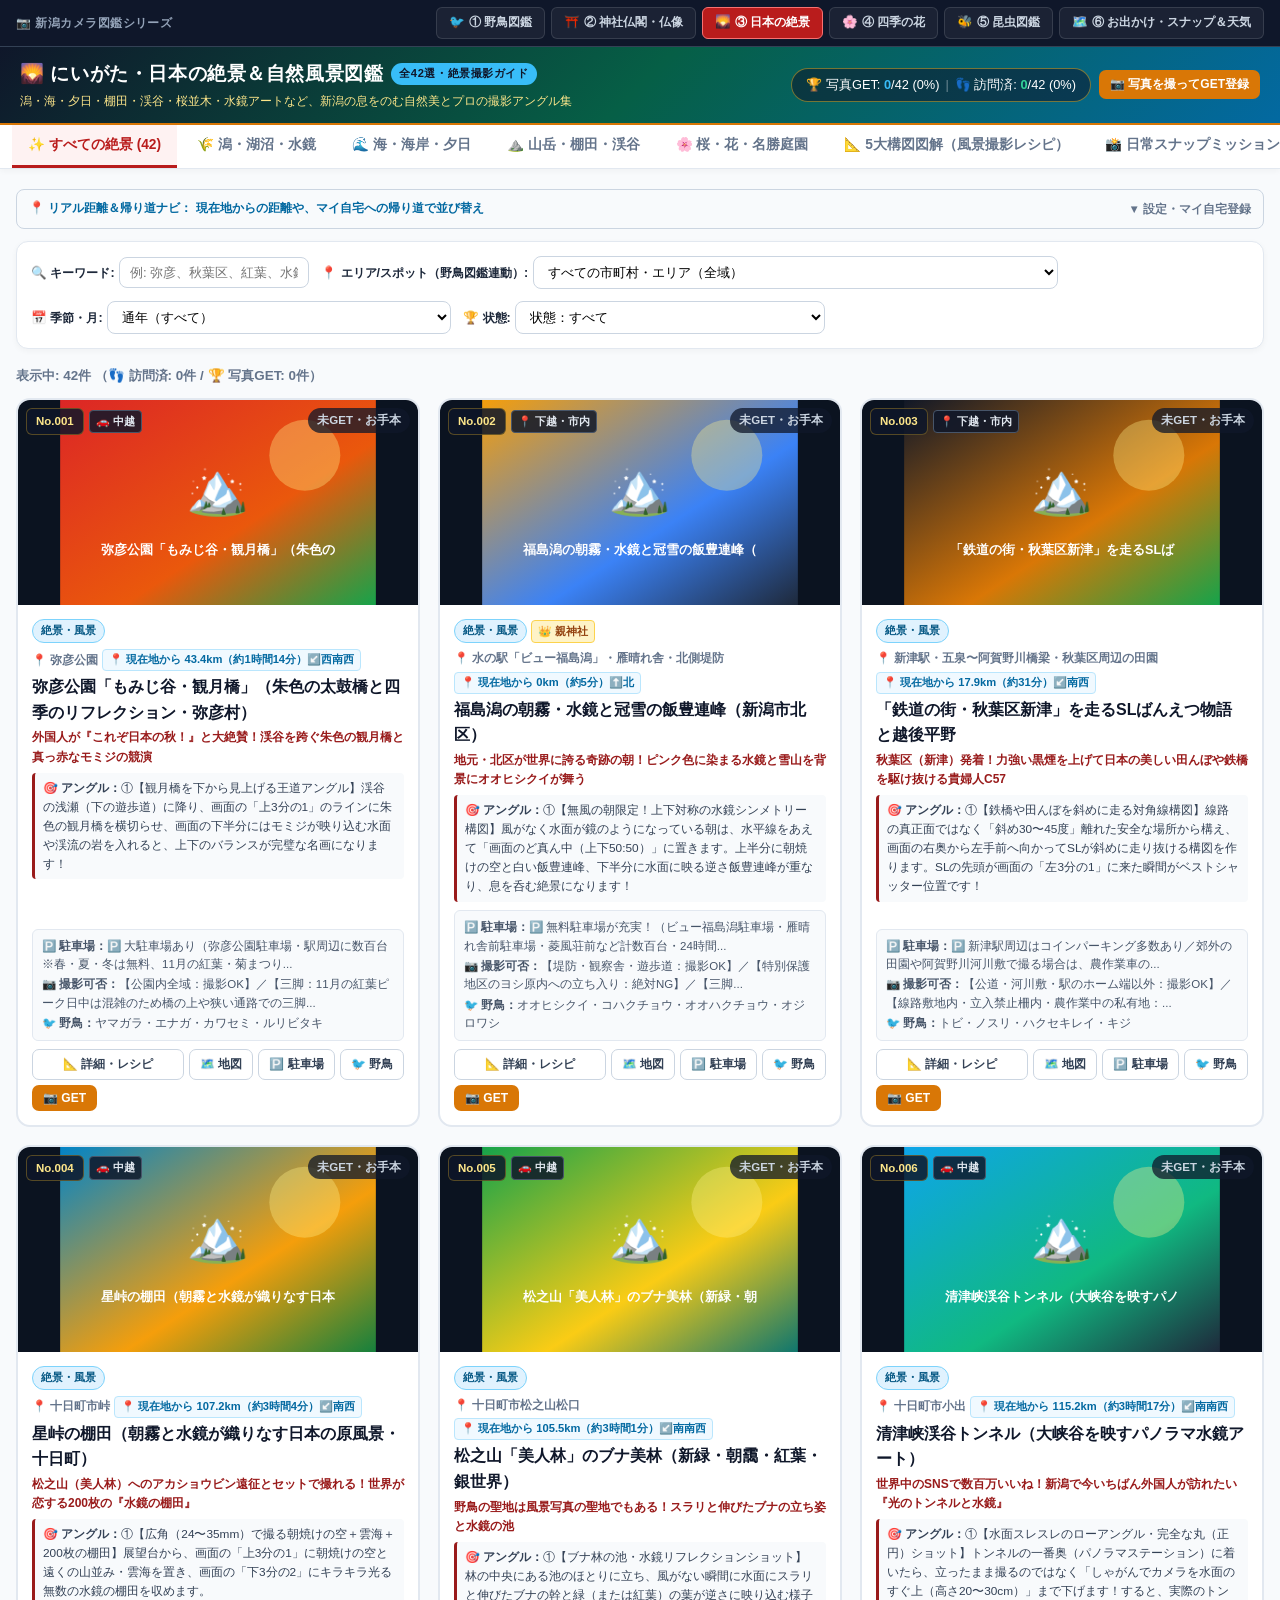
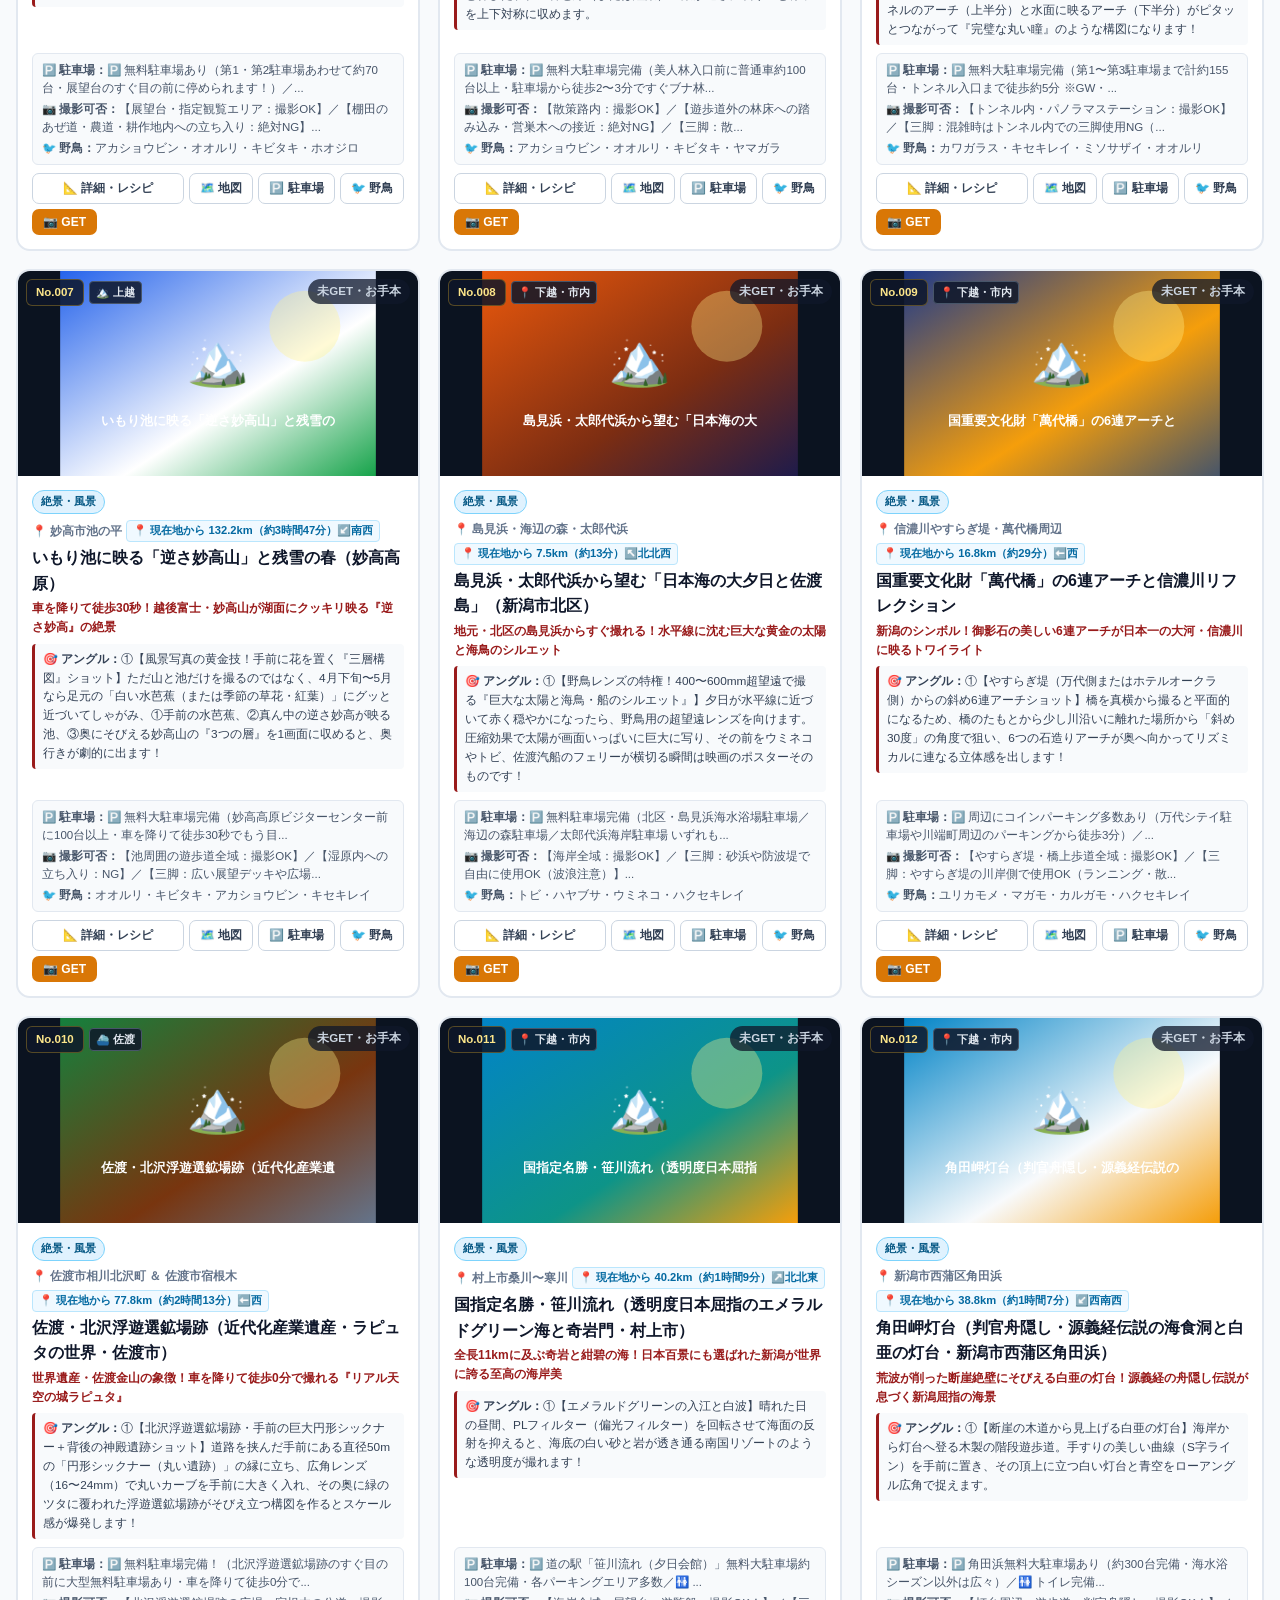
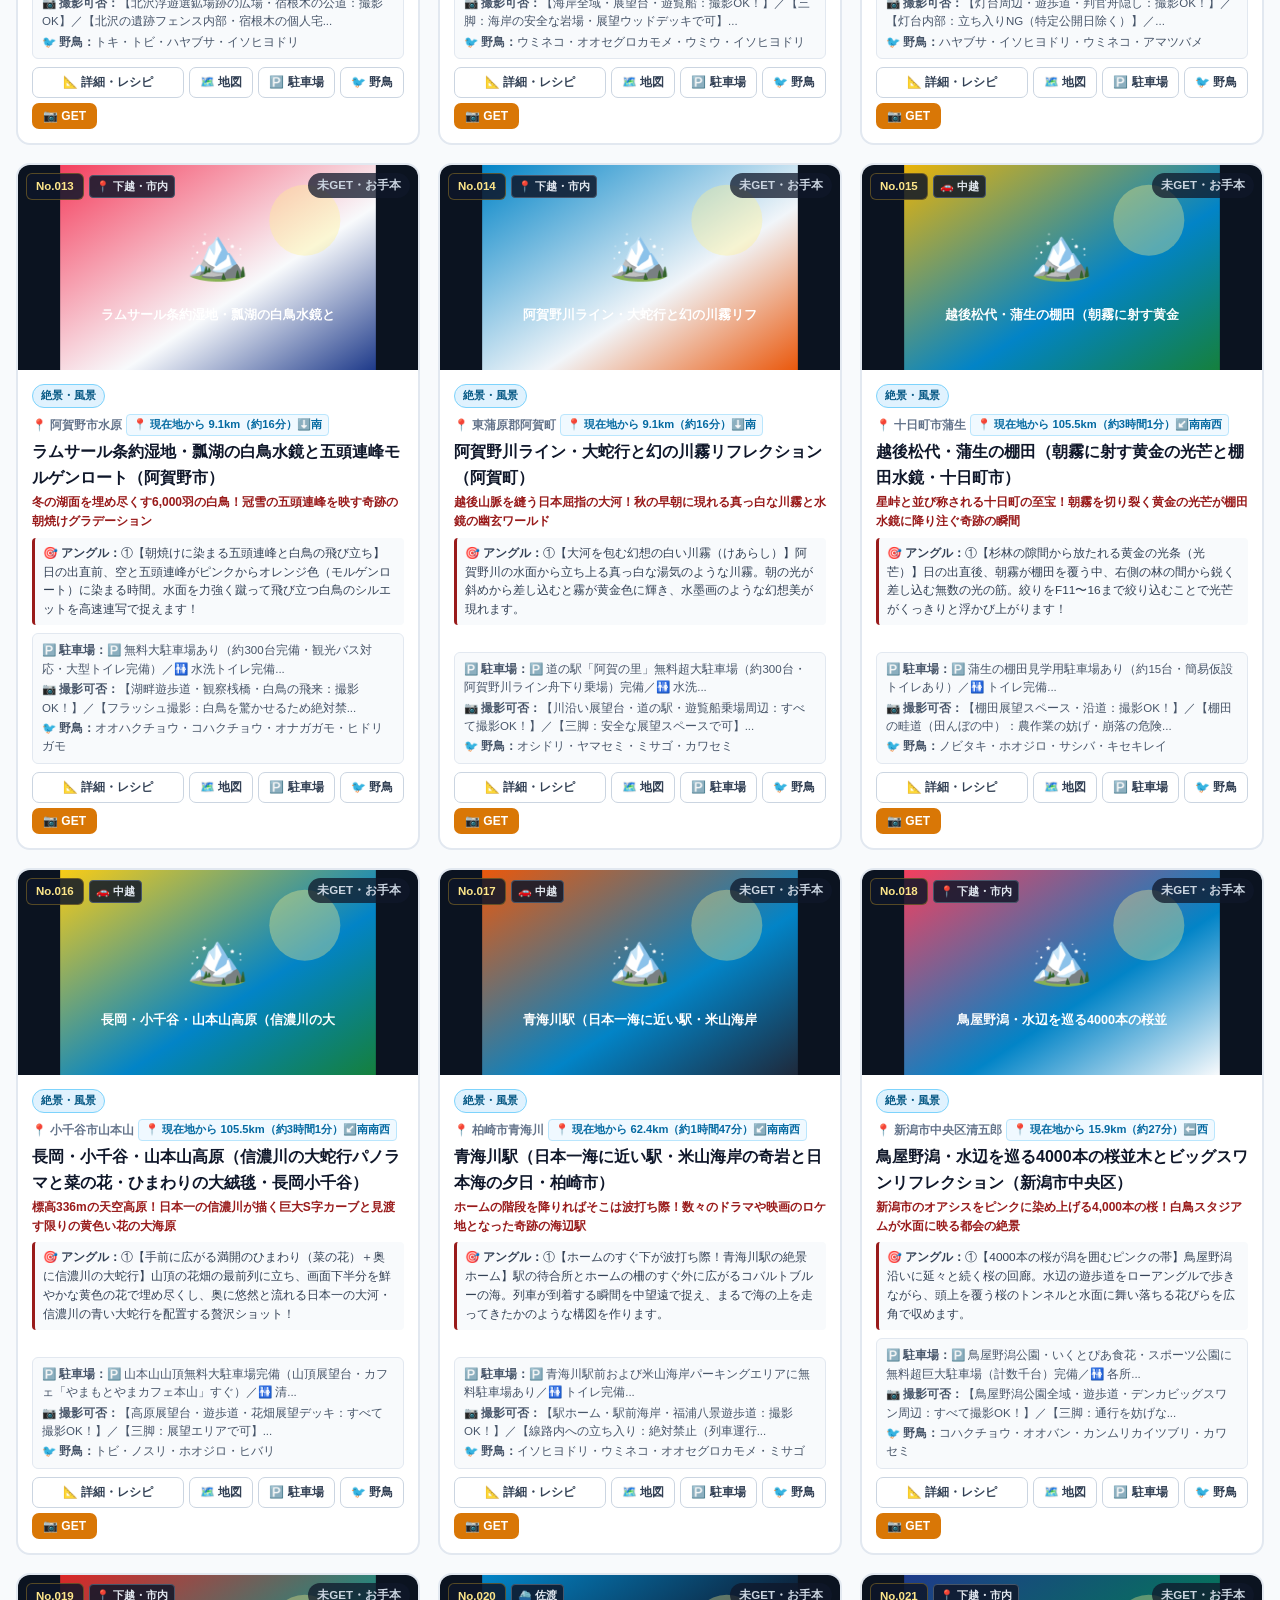
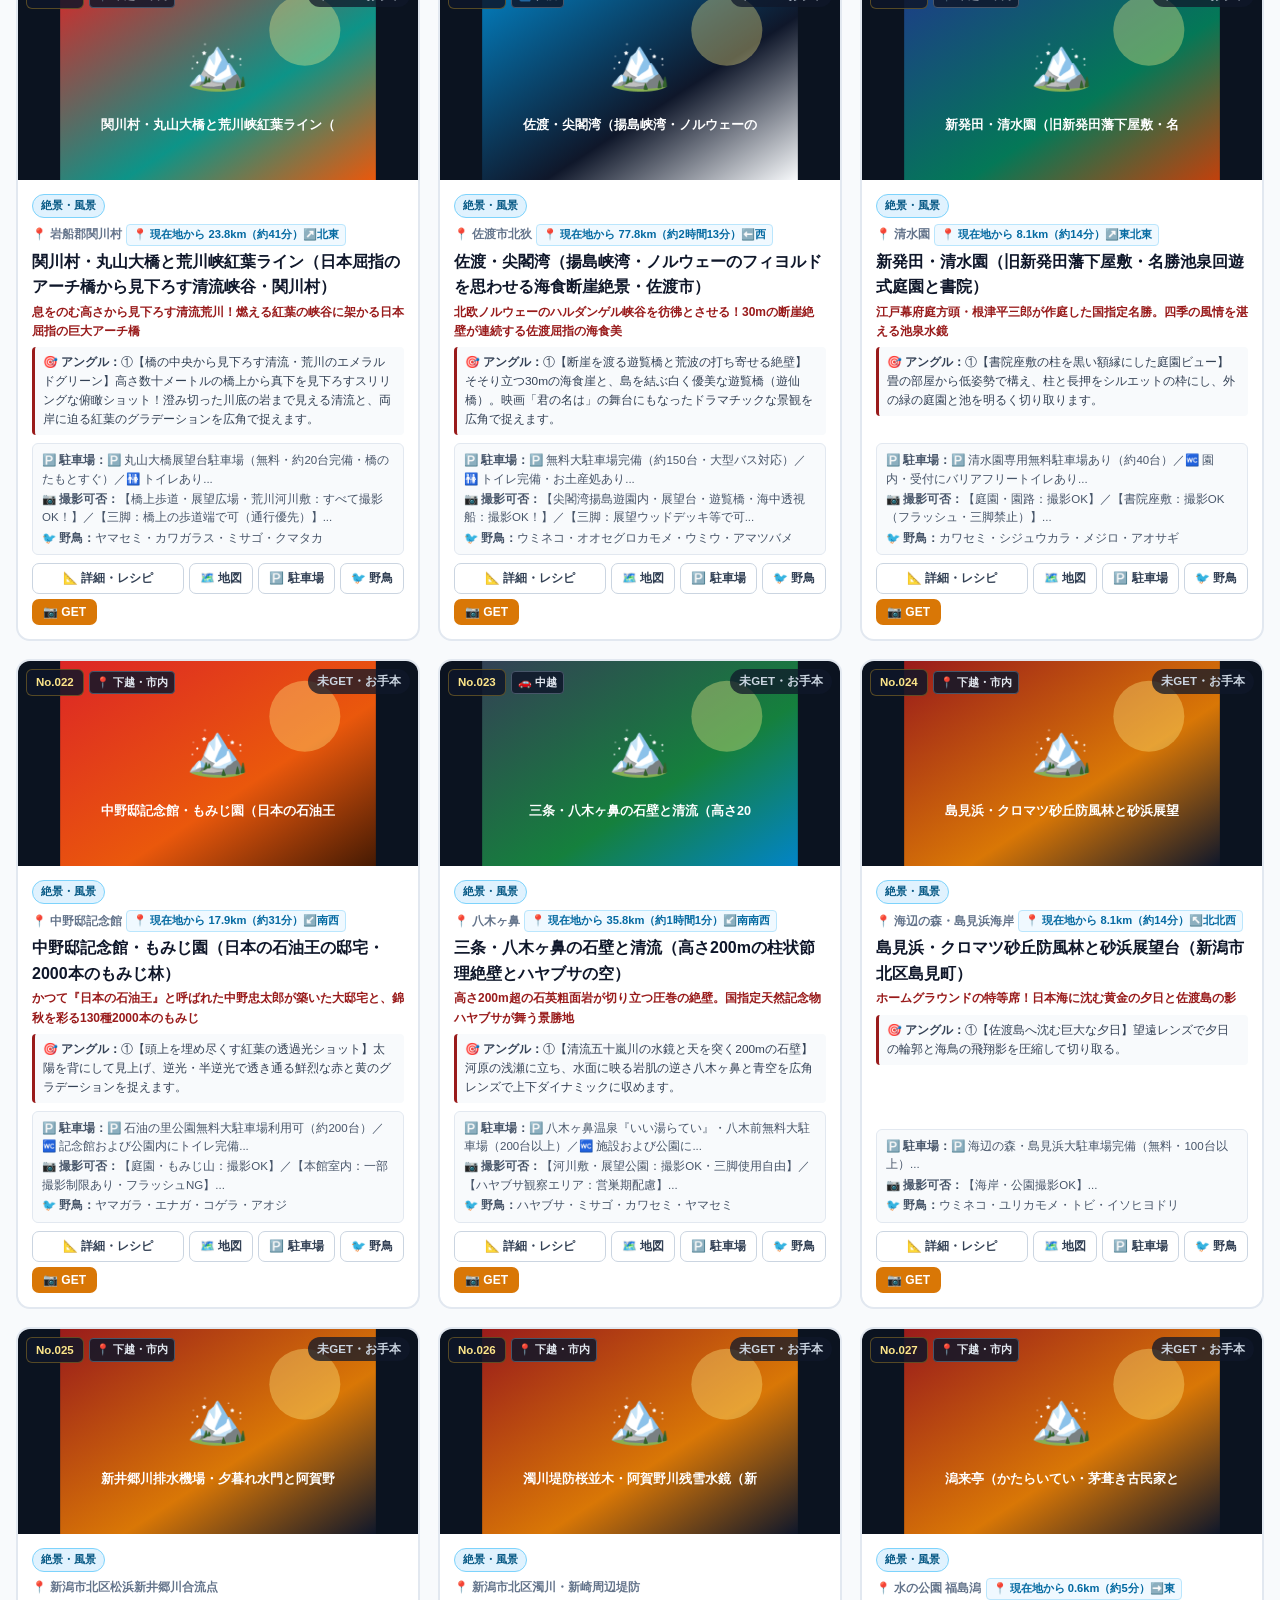
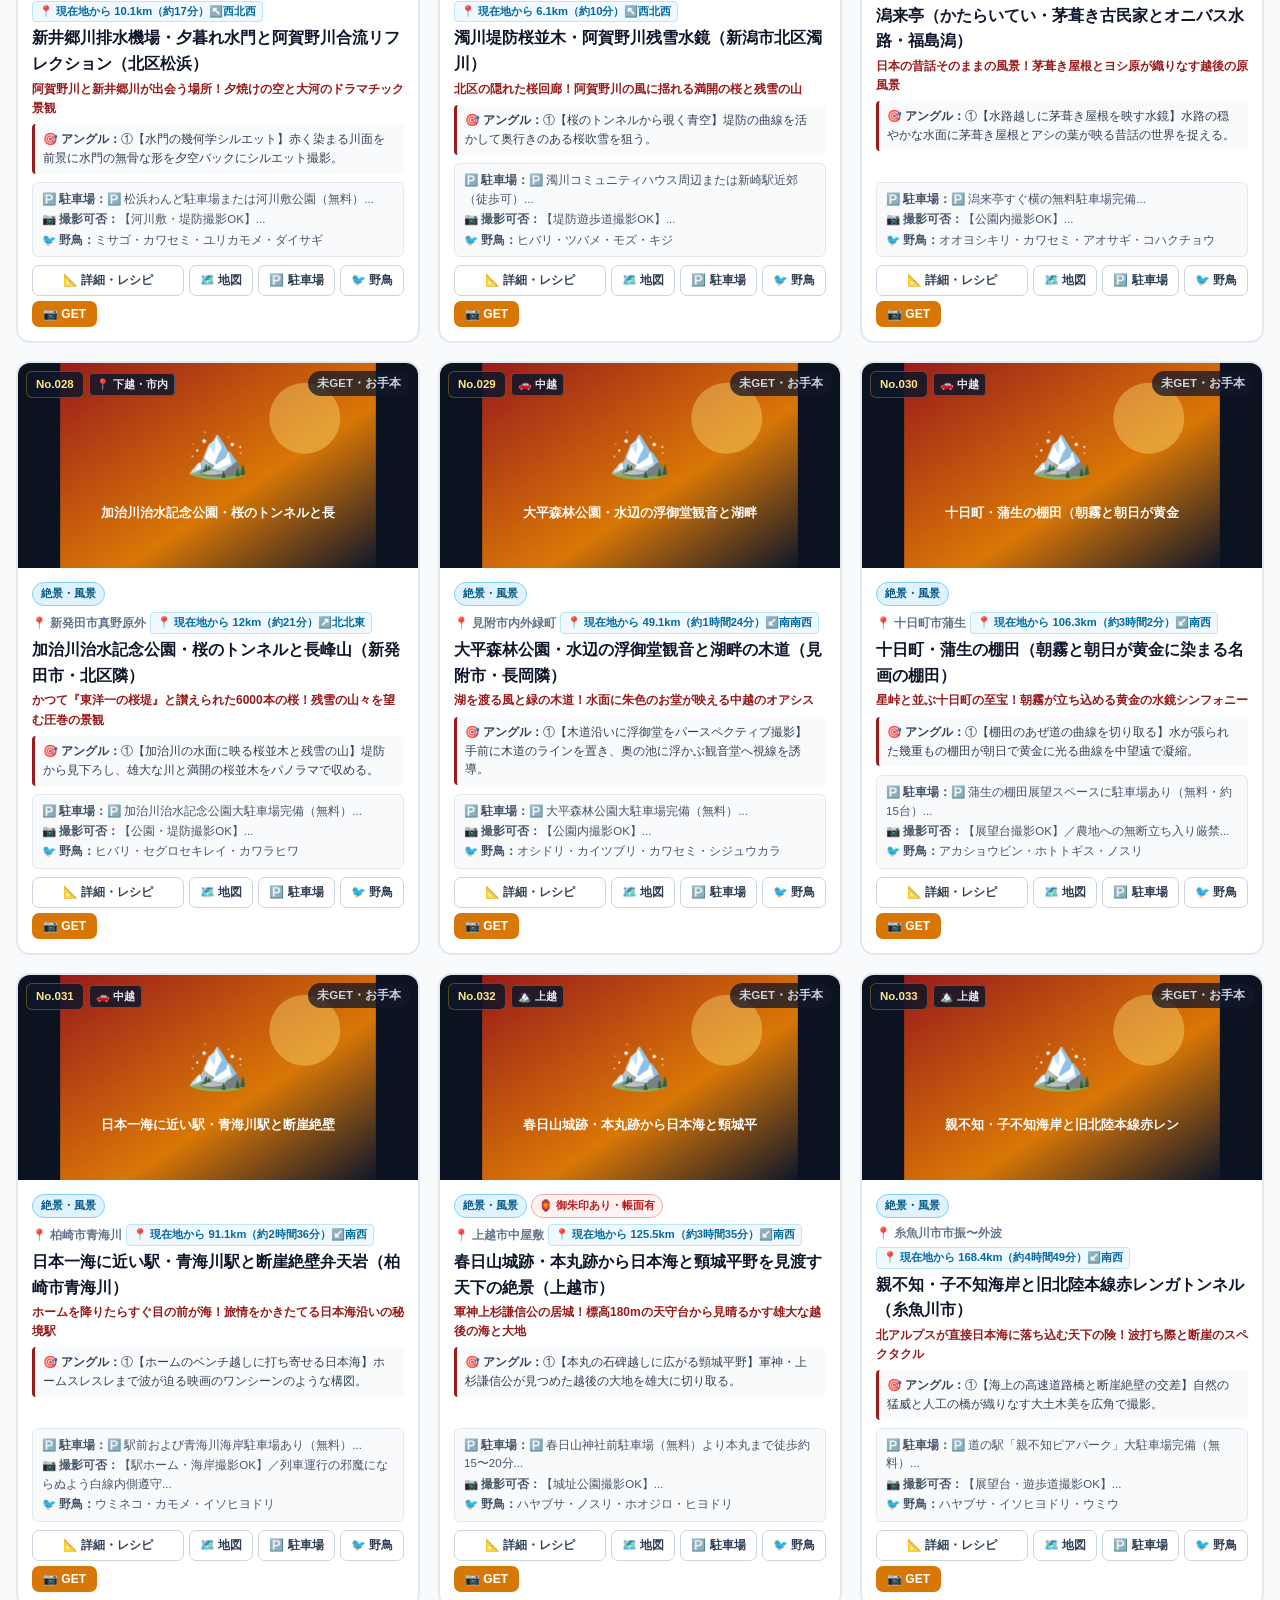
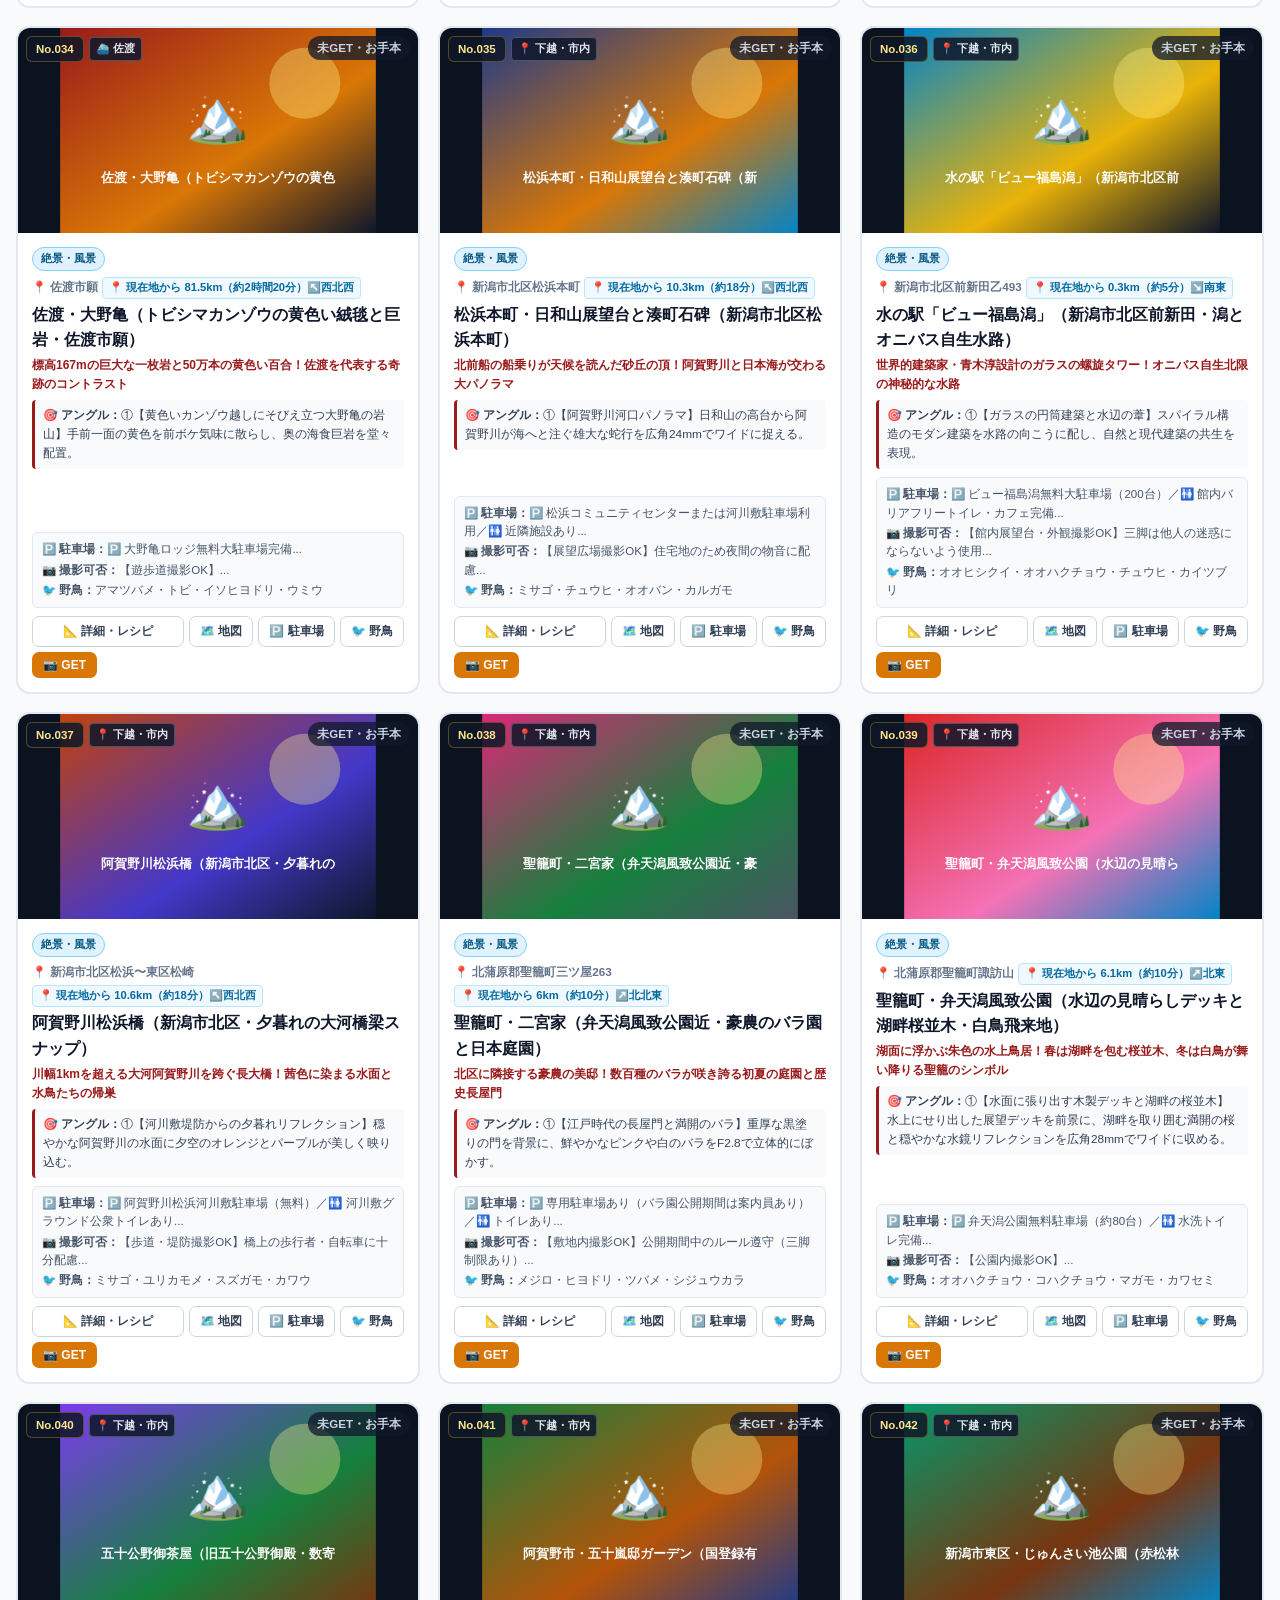
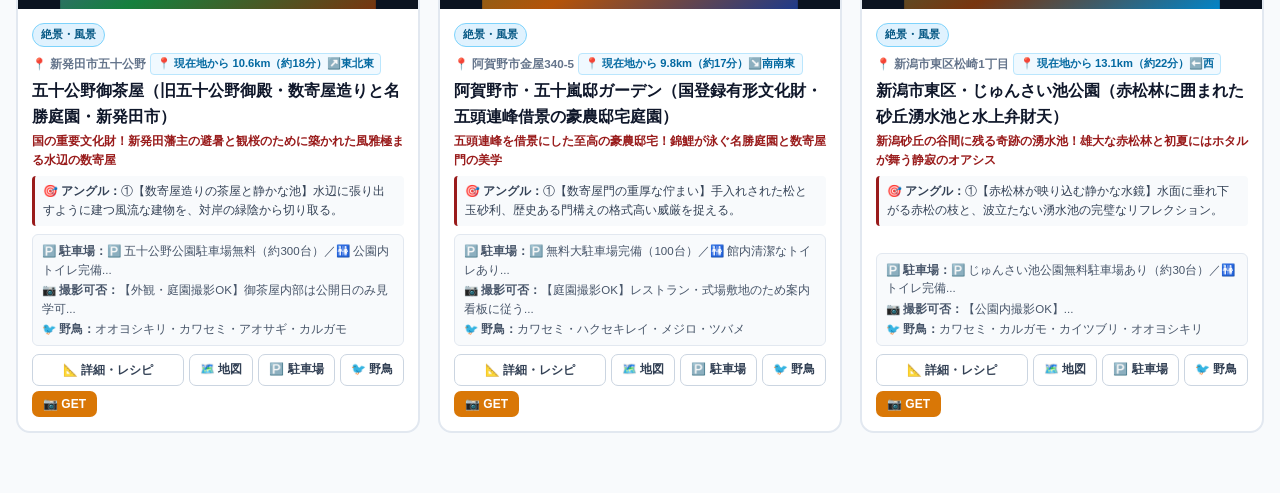
==== commit 17c69716: "feat: Add My Home custom registration and WayHome detour navigation to Shrine and Scenery apps" ====
--- a/日本の絶景・風景図鑑/index.html
+++ b/日本の絶景・風景図鑑/index.html
@@ -815,34 +815,66 @@
     <section id="sec-dex-main">
       
 
-      <!-- 📍 GPS距離ナビ設定バー（コンパクト・1行展開） -->
-      <details id="gps-distance-nav-panel" style="background:#f8fafc; border:1px solid #e2e8f0; border-radius:8px; margin-bottom:12px; font-size:0.78rem;">
-        <summary style="padding:8px 12px; cursor:pointer; color:#0369a1; font-weight:700; display:flex; justify-content:space-between; align-items:center;">
-          <span>📍 <strong>リアル距離＆帰り道ナビ：</strong> 現在地からの距離や方角で並び替え</span>
-          <span style="font-size:0.72rem; color:#64748b;">▼ 設定を開く</span>
+      <!-- 📍 GPS距離＆マイ自宅・帰り道寄り道ナビ設定バー -->
+      <details id="gps-distance-nav-panel" style="background:#f8fafc; border:1px solid #cbd5e1; border-radius:8px; margin-bottom:12px; font-size:0.78rem;">
+        <summary style="padding:9px 12px; cursor:pointer; color:#0369a1; font-weight:700; display:flex; justify-content:space-between; align-items:center; user-select:none;">
+          <div style="display:flex; align-items:center; gap:8px; flex-wrap:wrap;">
+            <span>📍 <strong>リアル距離＆帰り道ナビ：</strong> 現在地からの距離や、マイ自宅への帰り道で並び替え</span>
+            <span id="badge-wayhome-active" style="display:none; font-size:0.68rem; background:#10b981; color:#fff; padding:1px 6px; border-radius:4px; font-weight:800;">🚗 帰り道優先中</span>
+          </div>
+          <span style="font-size:0.72rem; color:#64748b;">▼ 設定・マイ自宅登録</span>
         </summary>
-        <div style="padding:10px 14px; border-top:1px solid #e2e8f0; background:#fff; display:flex; align-items:center; gap:8px; flex-wrap:wrap;">
-          <strong>現在地基準:</strong>
-          <select id="geo-custom-origin" class="filter-select" style="font-size:0.75rem; padding:3px 6px;" onchange="JapanApp.onGeoOriginChange(this.value)">
-            <option value="current">📍 GPS現在地を取得（スマホ・PCの現在位置）</option>
-            <option value="kitaku_toyosaka" selected>★ 北区：豊栄駅・福島潟周辺（ホーム）</option>
-            <option value="niigata_station">★ 中央区：新潟駅万代口・萬代橋周辺</option>
-            <option value="niizaki">★ 北区：新崎・阿賀野川河口周辺</option>
-            <option value="akiha_niitsu">★ 秋葉区：新津駅・新津丘陵周辺</option>
-            <option value="yahiko">★ 西蒲・弥彦：弥彦神社・角田山麓</option>
-            <option value="shibata">★ 下越：新発田駅・五十公野周辺</option>
-            <option value="nagaoka_center">★ 中越：長岡駅・信濃川周辺</option>
-            <option value="sanjo_tsubame">★ 県央：燕三条駅・弥彦山麓</option>
-            <option value="uonuma_tokamachi">★ 魚沼・十日町（南魚沼・越後湯沢）</option>
-            <option value="joetsu_takada">★ 上越：高田城址・直江津駅</option>
-            <option value="itoigawa_west">★ 上越西端：糸魚川・親不知</option>
-            <option value="sado_island">★ 佐渡島（両津港・相川）</option>
-          </select>
-          <span style="margin-left:auto; display:flex; align-items:center; gap:6px;">
-            <strong>並び順:</strong>
-            <button class="btn btn-sm btn-outline active" id="btn-sort-dist" onclick="JapanApp.toggleSortByDistance(true)">📍 近い順</button>
-            <button class="btn btn-sm btn-outline" id="btn-sort-region" onclick="JapanApp.toggleSortByDistance(false)">🗾 番号順</button>
-          </span>
+        <div style="padding:12px 14px; border-top:1px solid #e2e8f0; background:#fff;">
+          <!-- 1段目：現在地基準 ＆ 並び順コントロール -->
+          <div style="display:flex; align-items:center; gap:8px; flex-wrap:wrap; margin-bottom:10px;">
+            <strong>📍 現在地基準:</strong>
+            <select id="geo-custom-origin" class="filter-select" style="font-size:0.75rem; padding:4px 6px;" onchange="JapanApp.onGeoOriginChange(this.value)">
+              <option value="current">📍 GPS現在地を取得（スマホ・PCの現在位置）</option>
+              <option value="kitaku_toyosaka" selected>★ 北区：豊栄駅・福島潟周辺（ホーム）</option>
+              <option value="niigata_station">★ 中央区：新潟駅万代口・萬代橋周辺</option>
+              <option value="niizaki">★ 北区：新崎・阿賀野川河口周辺</option>
+              <option value="akiha_niitsu">★ 秋葉区：新津駅・新津丘陵周辺</option>
+              <option value="yahiko">★ 西蒲・弥彦：弥彦神社・角田山麓</option>
+              <option value="shibata">★ 下越：新発田駅・五十公野周辺</option>
+              <option value="nagaoka_center">★ 中越：長岡駅・信濃川周辺</option>
+              <option value="sanjo_tsubame">★ 県央：燕三条駅・弥彦山麓</option>
+              <option value="uonuma_tokamachi">★ 魚沼・十日町（南魚沼・越後湯沢）</option>
+              <option value="joetsu_takada">★ 上越：高田城址・直江津駅</option>
+              <option value="itoigawa_west">★ 上越西端：糸魚川・親不知</option>
+              <option value="sado_island">★ 佐渡島（両津港・相川）</option>
+            </select>
+            <span style="margin-left:auto; display:flex; align-items:center; gap:6px; flex-wrap:wrap;">
+              <strong>並び順:</strong>
+              <button class="btn btn-sm btn-outline active" id="btn-sort-dist" onclick="JapanApp.toggleSortByDistance(true)">📍 近い順</button>
+              <button class="btn btn-sm btn-outline" id="btn-sort-region" onclick="JapanApp.toggleSortByDistance(false)">🗾 番号順</button>
+              <button class="btn btn-sm btn-outline" id="btn-wayhome-filter" onclick="JapanApp.toggleWayHomeOnly()" style="background:#ecfdf5; color:#065f46; border-color:#86efac; font-weight:800;" title="いまの場所から自宅へ帰る方向にあるスポットだけを絞り込み">
+                🚗 帰り道寄り道のみ
+              </button>
+            </span>
+          </div>
+
+          <!-- 2段目：マイ自宅の登録・住所設定バー -->
+          <div style="background:#f8fafc; border:1px solid #e2e8f0; padding:10px 12px; border-radius:6px; display:flex; align-items:center; justify-content:space-between; flex-wrap:wrap; gap:8px;">
+            <div style="display:flex; align-items:center; gap:6px; flex-wrap:wrap;">
+              <span style="font-size:0.75rem; font-weight:800; color:#0f172a;">🏠 マイ自宅:</span>
+              <span id="label-user-home" style="font-size:0.75rem; font-weight:700; color:#0369a1; background:#e0f2fe; padding:2px 8px; border-radius:4px; border:1px solid #bae6fd;">
+                新潟市北区（豊栄・福島潟周辺）
+              </span>
+              <span id="label-user-home-status" style="font-size:0.7rem; color:#64748b;">(初期設定)</span>
+            </div>
+            <div style="display:flex; align-items:center; gap:6px; flex-wrap:wrap;">
+              <button class="btn btn-sm" onclick="JapanApp.saveCurrentLocationAsHome()" style="background:#0284c7; color:#fff; font-size:0.72rem; padding:4px 9px; border-radius:4px; font-weight:700;" title="自宅にいる時に押すと現在地座標が自宅に登録されます">
+                📍 いまの場所を自宅に登録
+              </button>
+              <input type="text" id="input-home-address" placeholder="市町村・駅名（例: 西区、長岡駅、三条）" style="font-size:0.72rem; padding:4px 8px; border:1px solid #cbd5e1; border-radius:4px; width:180px;" onkeydown="if(event.key==='Enter') JapanApp.saveCustomHomeByText()" />
+              <button class="btn btn-sm" onclick="JapanApp.saveCustomHomeByText()" style="background:#0f172a; color:#fff; font-size:0.72rem; padding:4px 9px; border-radius:4px; font-weight:700;">
+                地名で登録
+              </button>
+              <button class="btn btn-sm btn-outline" id="btn-reset-home" onclick="JapanApp.resetHomeToDefault()" style="font-size:0.7rem; padding:3px 6px; display:none;" title="初期設定（北区）に戻す">
+                リセット
+              </button>
+            </div>
+          </div>
         </div>
       </details>
 
@@ -1963,13 +1995,102 @@
         if (modal) modal.style.display = "none";
       }
 
+      
+      // --- マイ自宅・帰り道寄り道ナビ管理 ---
+      let isWayHomeOnly = false;
+
+      function updateHomeLabelUI() {
+        if (!window.NiigataGeoEngine) return;
+        const home = window.NiigataGeoEngine.getUserHome();
+        const lbl = document.getElementById("label-user-home");
+        const status = document.getElementById("label-user-home-status");
+        const resetBtn = document.getElementById("btn-reset-home");
+        if (lbl) lbl.textContent = home.name;
+        if (status) status.textContent = home.isDefault ? "(初期設定)" : "(登録済み)";
+        if (resetBtn) resetBtn.style.display = home.isDefault ? "none" : "inline-block";
+      }
+
+      async function saveCurrentLocationAsHome() {
+        if (!window.NiigataGeoEngine) return;
+        if (!navigator.geolocation) {
+          alert("お使いの端末はGPS位置情報に対応していません。地名入力をご利用ください。");
+          return;
+        }
+        navigator.geolocation.getCurrentPosition(
+          (pos) => {
+            const lat = pos.coords.latitude;
+            const lng = pos.coords.longitude;
+            window.NiigataGeoEngine.setUserHome("マイ自宅（GPS登録）", lat, lng);
+            updateHomeLabelUI();
+            showToast("🏠 いまの現在地を「マイ自宅」として登録しました！");
+            renderGrid();
+          },
+          (err) => {
+            alert("位置情報の取得に失敗しました。ブラウザの位置情報アクセスを許可するか、地名入力をご利用ください。");
+          },
+          { enableHighAccuracy: true, timeout: 8000 }
+        );
+      }
+
+      async function saveCustomHomeByText() {
+        if (!window.NiigataGeoEngine) return;
+        const input = document.getElementById("input-home-address");
+        if (!input) return;
+        const query = input.value.trim();
+        if (!query) {
+          alert("自宅の市町村名や駅名を入力してください（例：新潟市西区、長岡駅、三条市、燕市吉田など）");
+          return;
+        }
+        const res = await window.NiigataGeoEngine.searchLocationCoordinates(query);
+        if (res) {
+          window.NiigataGeoEngine.setUserHome(res.name, res.lat, res.lng);
+          input.value = "";
+          updateHomeLabelUI();
+          showToast(`🏠 自宅を「${res.name}」として登録しました！`);
+          renderGrid();
+        } else {
+          alert(`「${query}」の位置が見つかりませんでした。市町村名や主要駅名（例: 西区、長岡、三条など）でお試しください。`);
+        }
+      }
+
+      function resetHomeToDefault() {
+        if (!window.NiigataGeoEngine) return;
+        window.NiigataGeoEngine.resetUserHome();
+        updateHomeLabelUI();
+        showToast("🏠 自宅設定を初期値（新潟市北区）に戻しました");
+        renderGrid();
+      }
+
+      function toggleWayHomeOnly() {
+        isWayHomeMode = !isWayHomeMode;
+        isWayHomeOnly = isWayHomeMode;
+        const btn = document.getElementById("btn-wayhome-filter");
+        const badge = document.getElementById("badge-wayhome-active");
+        if (btn) {
+          btn.style.background = isWayHomeMode ? "#059669" : "#ecfdf5";
+          btn.style.color = isWayHomeMode ? "#fff" : "#065f46";
+        }
+        if (badge) badge.style.display = isWayHomeMode ? "inline-block" : "none";
+        if (isWayHomeMode) {
+          isSortByDistance = true;
+          const btnDist = document.getElementById("btn-sort-dist");
+          const btnRegion = document.getElementById("btn-sort-region");
+          if (btnDist) btnDist.classList.add("active");
+          if (btnRegion) btnRegion.classList.remove("active");
+          showToast("🚗【帰り道ナビON】自宅へ近づくスポットのみ表示しています");
+        } else {
+          showToast("🚗 帰り道絞り込みを解除しました（全件表示）");
+        }
+        renderGrid();
+      }
+  
       function renderGrid() {
         const q = (document.getElementById("flt-search")?.value || "").trim().toLowerCase();
         const spotFilter = document.getElementById("flt-spot")?.value || "all";
         const monthFilter = document.getElementById("flt-month")?.value || "all";
         const statusFilter = document.getElementById("flt-status")?.value || "all";
 
-        const filtered = window.JAPAN_BEAUTY_DEX.filter(it => {
+        let filtered = window.JAPAN_BEAUTY_DEX.filter(it => {
           
         if (currentCat === 'water') {
           return it.name.includes('潟') || it.name.includes('湖') || it.name.includes('水鏡') || it.name.includes('川') || it.name.includes('池');
@@ -2008,10 +2129,7 @@
           return true;
         });
 
-        const countBar = document.getElementById("grid-count-bar");
-        const gotCount = filtered.filter(it => (state.captures[it.id] || []).length > 0).length;
-        const visitedFiltered = filtered.filter(it => !!(state.visited && state.visited[it.id])).length;
-        countBar.textContent = `表示中: ${filtered.length}件 （👣 訪問済: ${visitedFiltered}件 / 🏆 写真GET: ${gotCount}件）`;
+        // countBar calculation deferred
 
         
         // 📍 リアル距離・方角・自宅へ近づく度合いの計算
@@ -2033,6 +2151,11 @@
           // 「自宅（北区）へ近づくスポットのみ表示」モードがONの場合
           if (isWayHomeMode) {
             filtered = filtered.filter(it => it._geo && it._geo.homeApproach && it._geo.homeApproach.isCloserToHome);
+            filtered.sort((a, b) => {
+              const extraA = (a._geo && a._geo.homeApproach) ? a._geo.homeApproach.extraDetourKm : 9999;
+              const extraB = (b._geo && b._geo.homeApproach) ? b._geo.homeApproach.extraDetourKm : 9999;
+              return extraA - extraB;
+            });
           }
 
           // ソート判定（距離順または図鑑No順）
@@ -2051,6 +2174,12 @@
           filtered.sort((a, b) => (a.dexNo || "").localeCompare(b.dexNo || ""));
         }
 
+        const countBar = document.getElementById("grid-count-bar");
+        if (countBar) {
+          const gotCount = filtered.filter(it => (state.captures[it.id] || []).length > 0).length;
+          const visitedFiltered = filtered.filter(it => !!(state.visited && state.visited[it.id])).length;
+          countBar.textContent = `表示中: ${filtered.length}件 （👣 訪問済: ${visitedFiltered}件 / 🏆 写真GET: ${gotCount}件）`;
+        }
         const gridEl = document.getElementById("japan-dex-grid");
         if (filtered.length === 0) {
           gridEl.innerHTML = `<div style="grid-column:1/-1; background:#fff; padding:28px; border-radius:12px; text-align:center; color:#64748b;">該当する図鑑項目がありません。「新潟県すべてを表示」または別のカテゴリをお試しください。</div>`;
@@ -2950,6 +3079,7 @@
 
       async function init() {
         await loadState();
+        updateHomeLabelUI();
         updateHeader();
         try {
           const params = new URLSearchParams(window.location.search);
